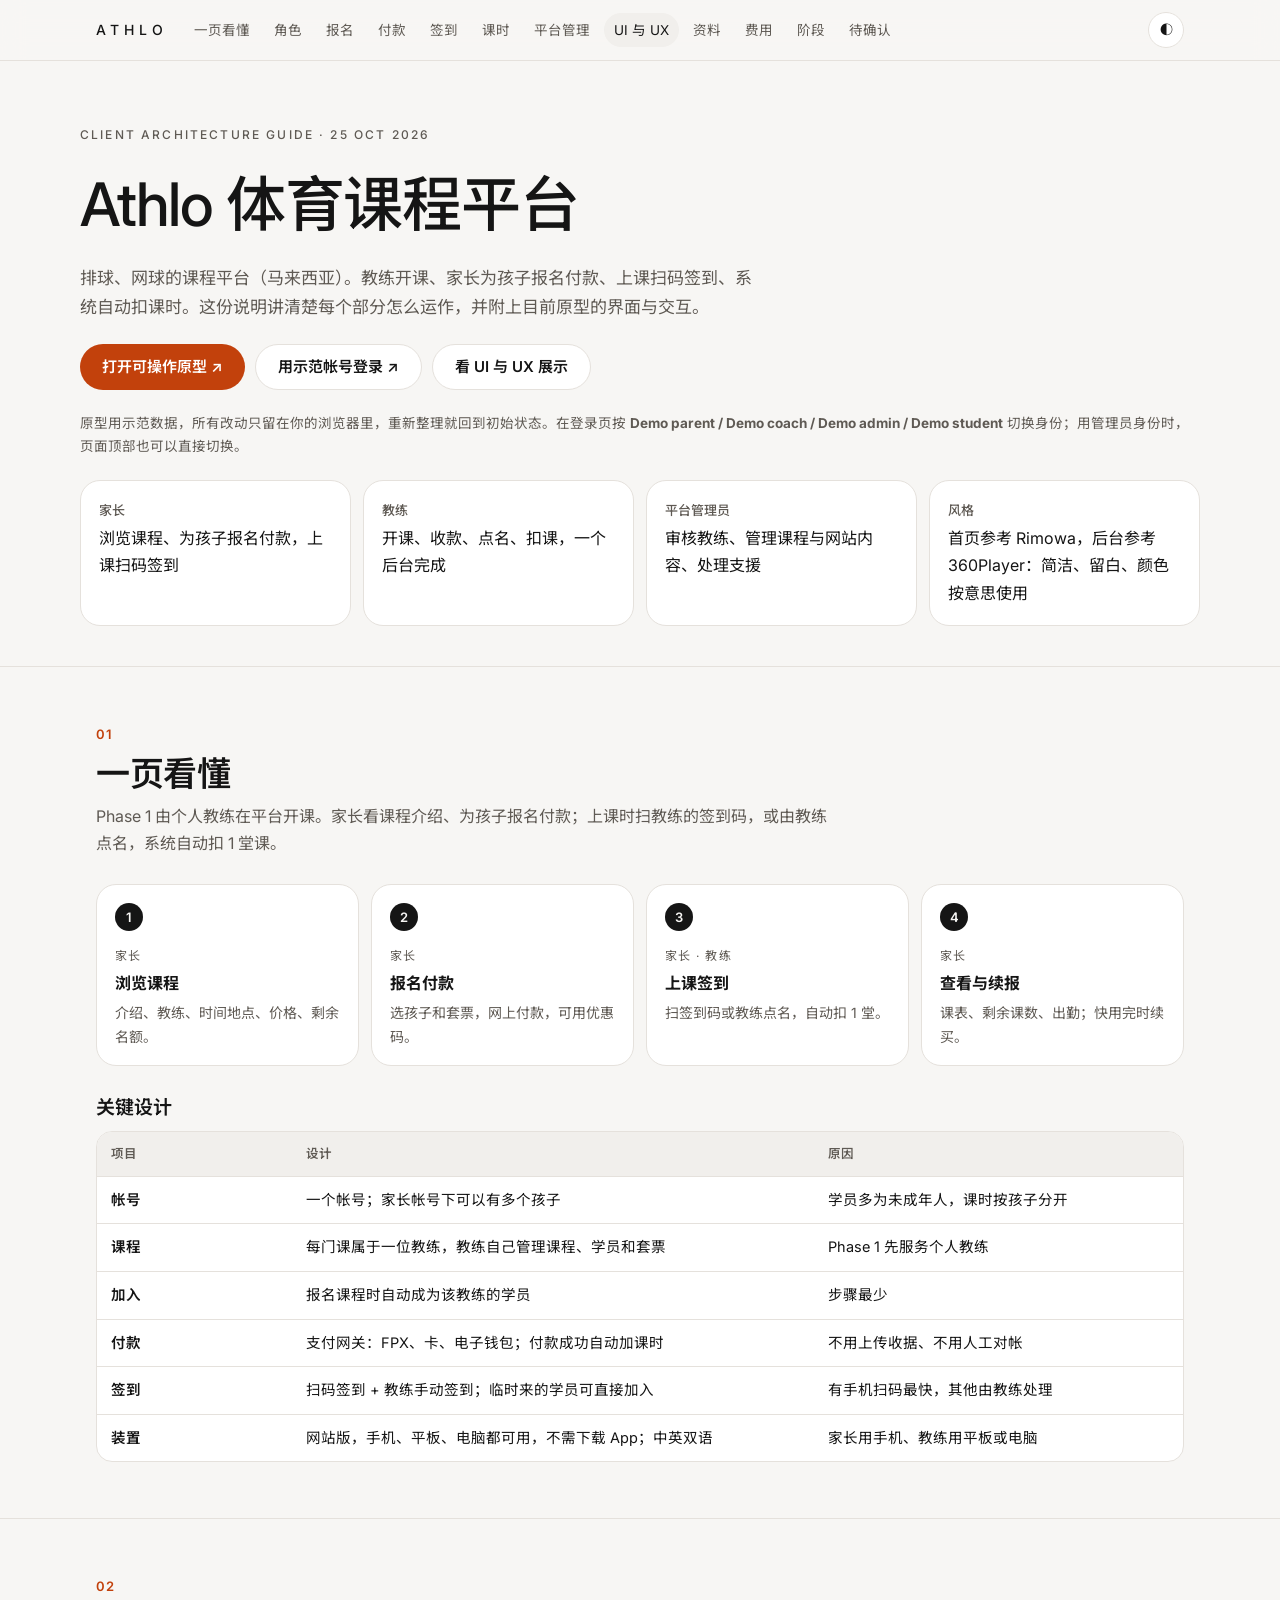
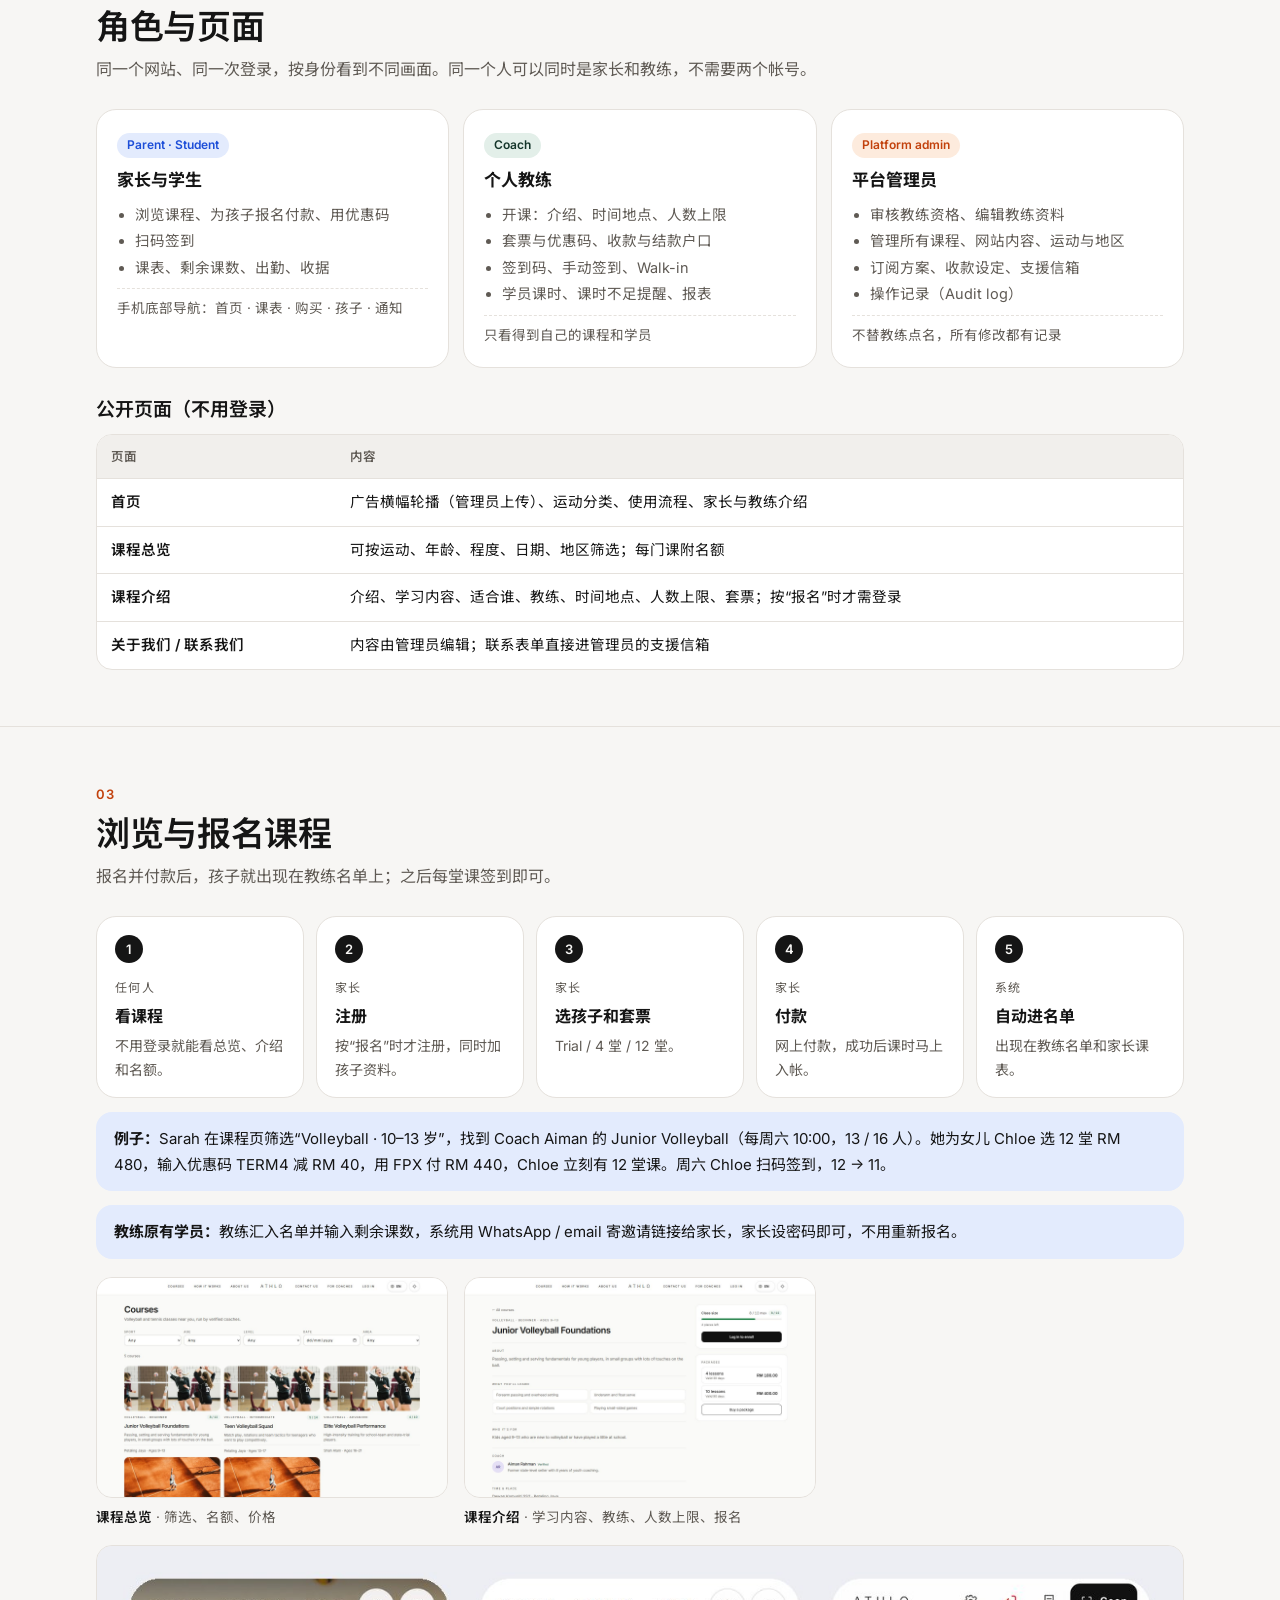
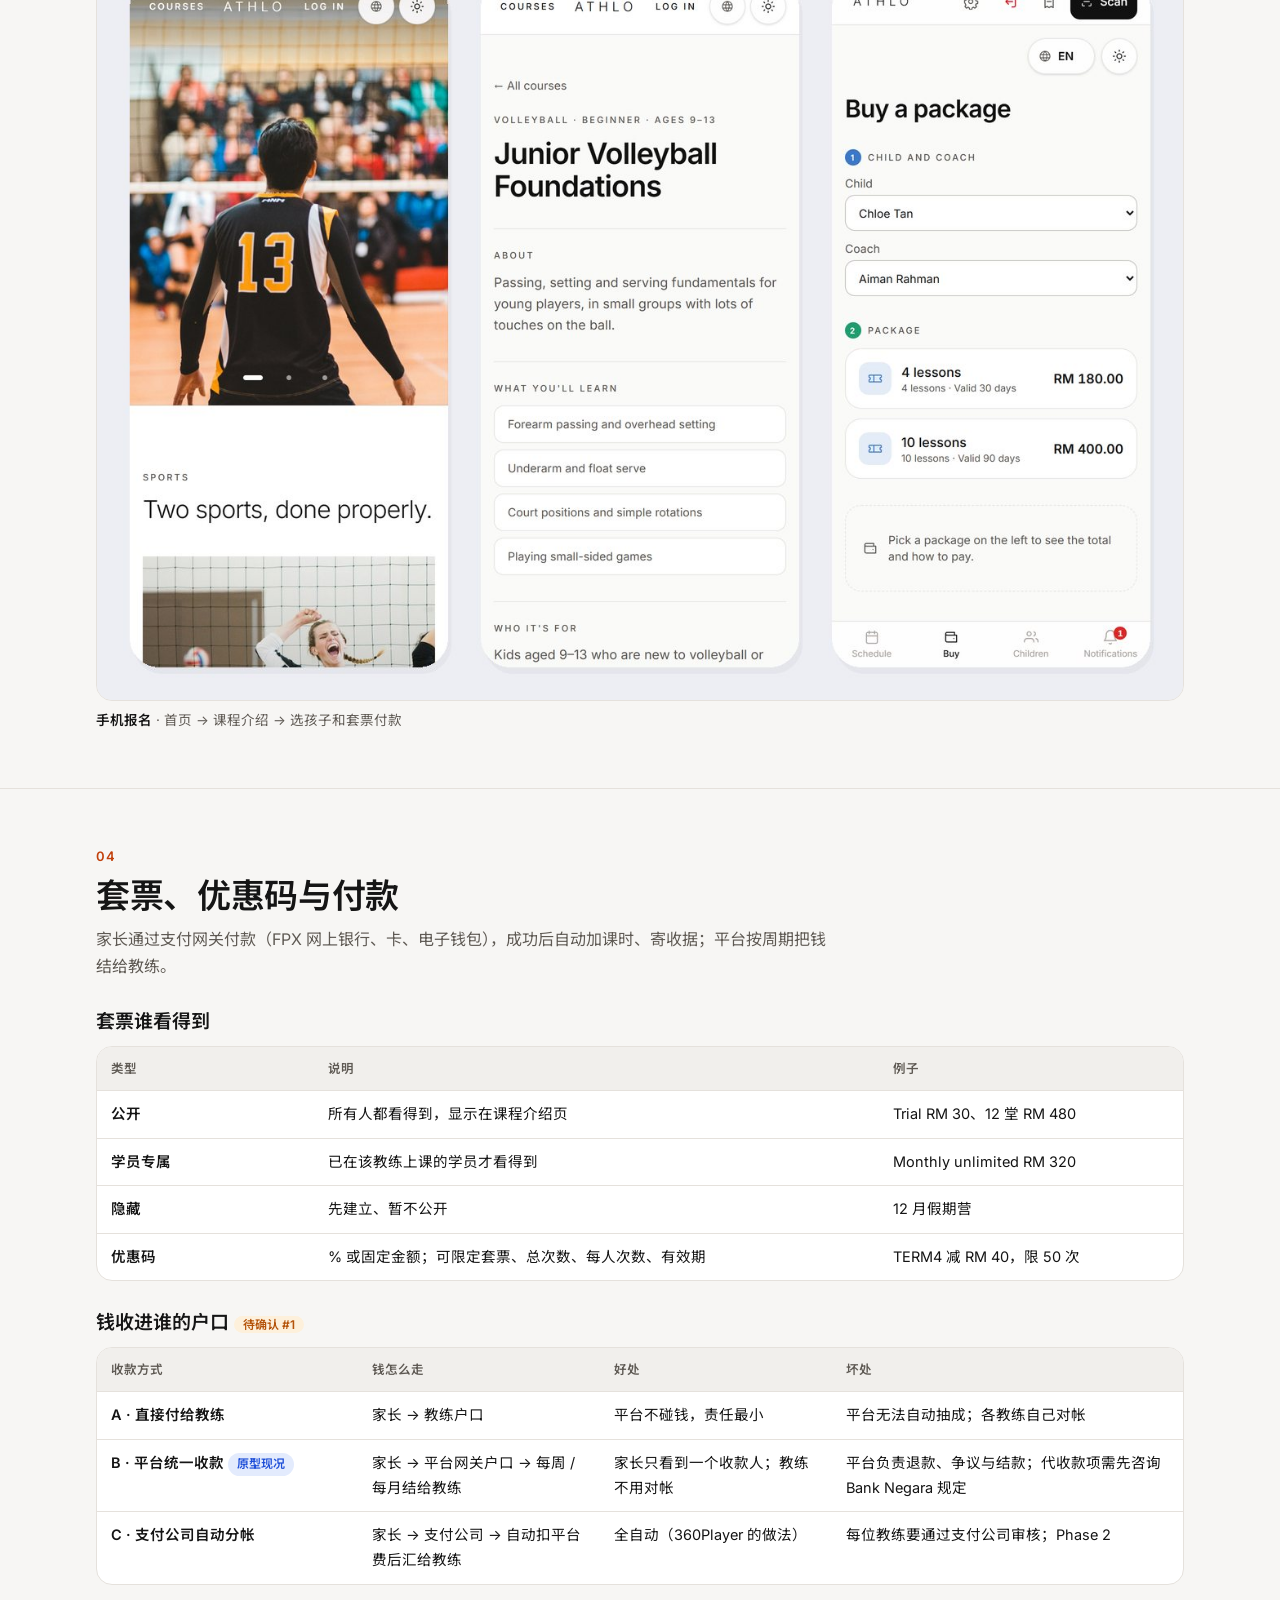
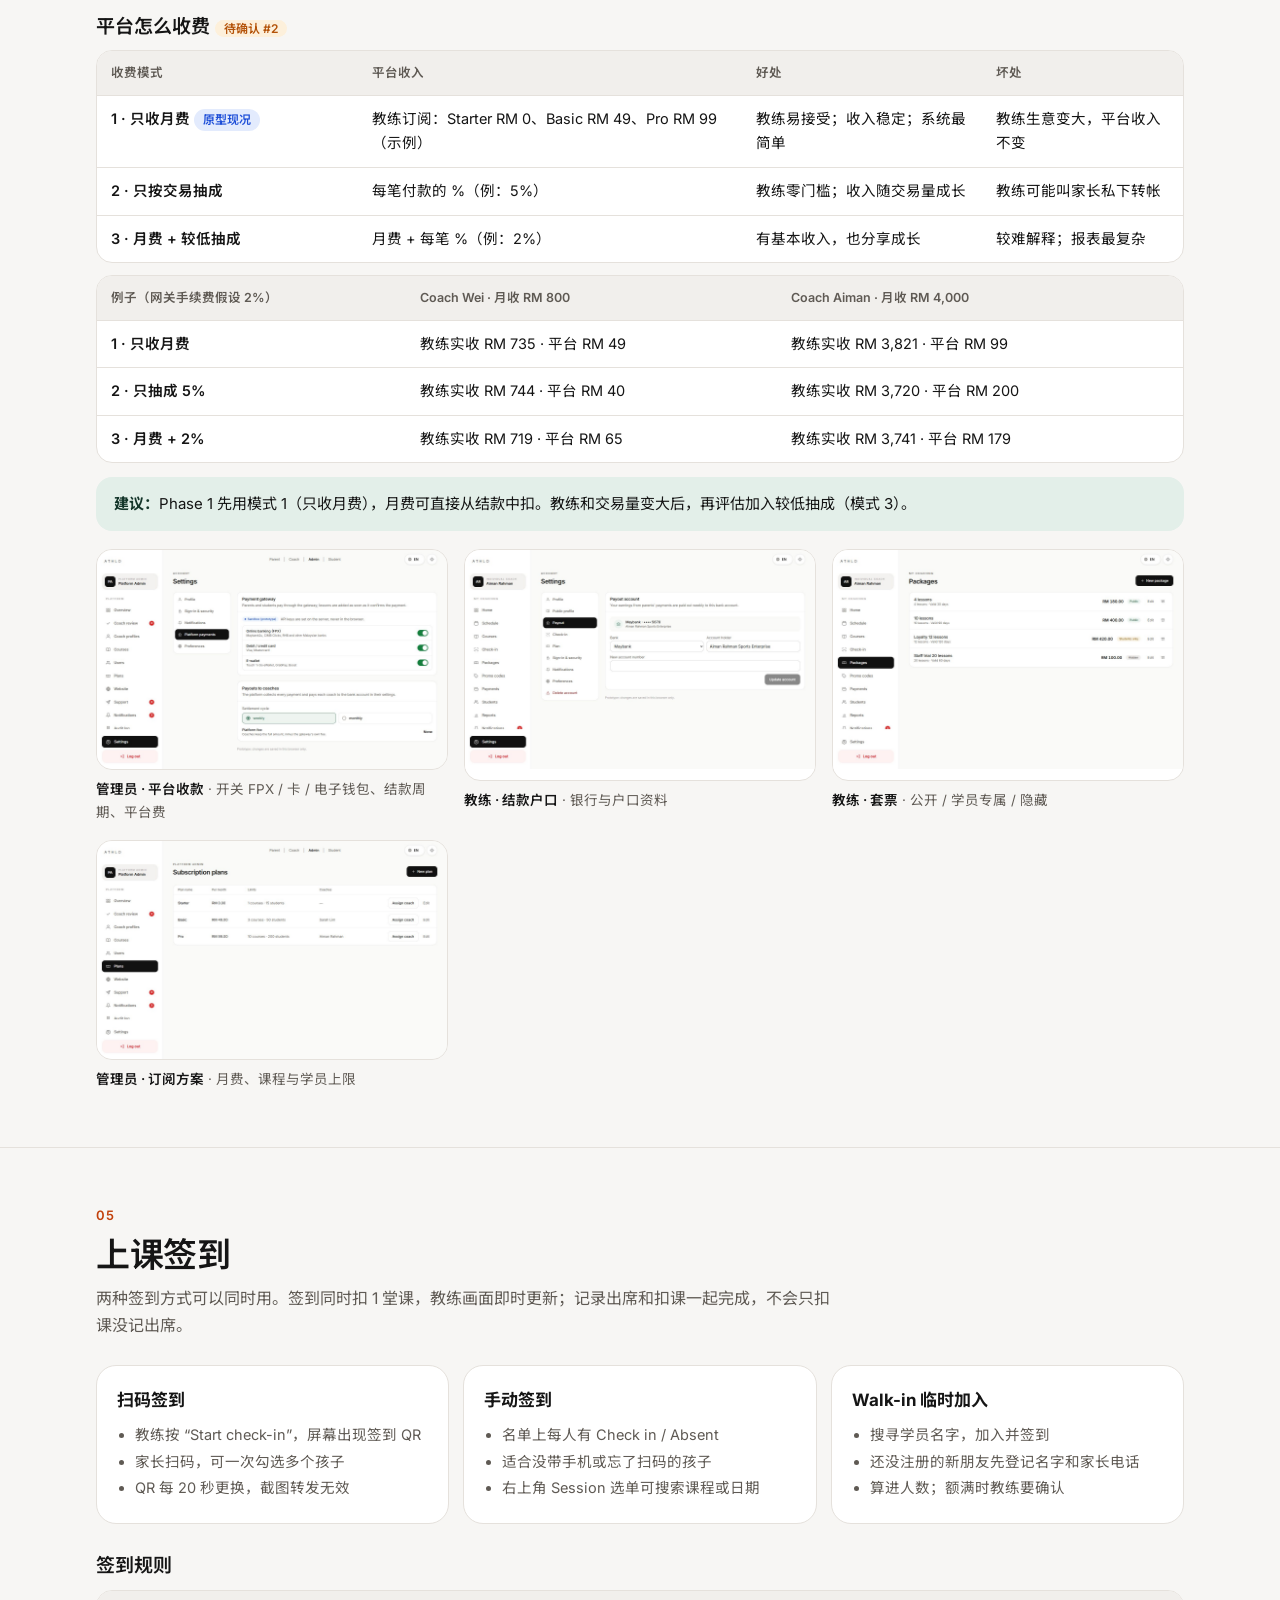
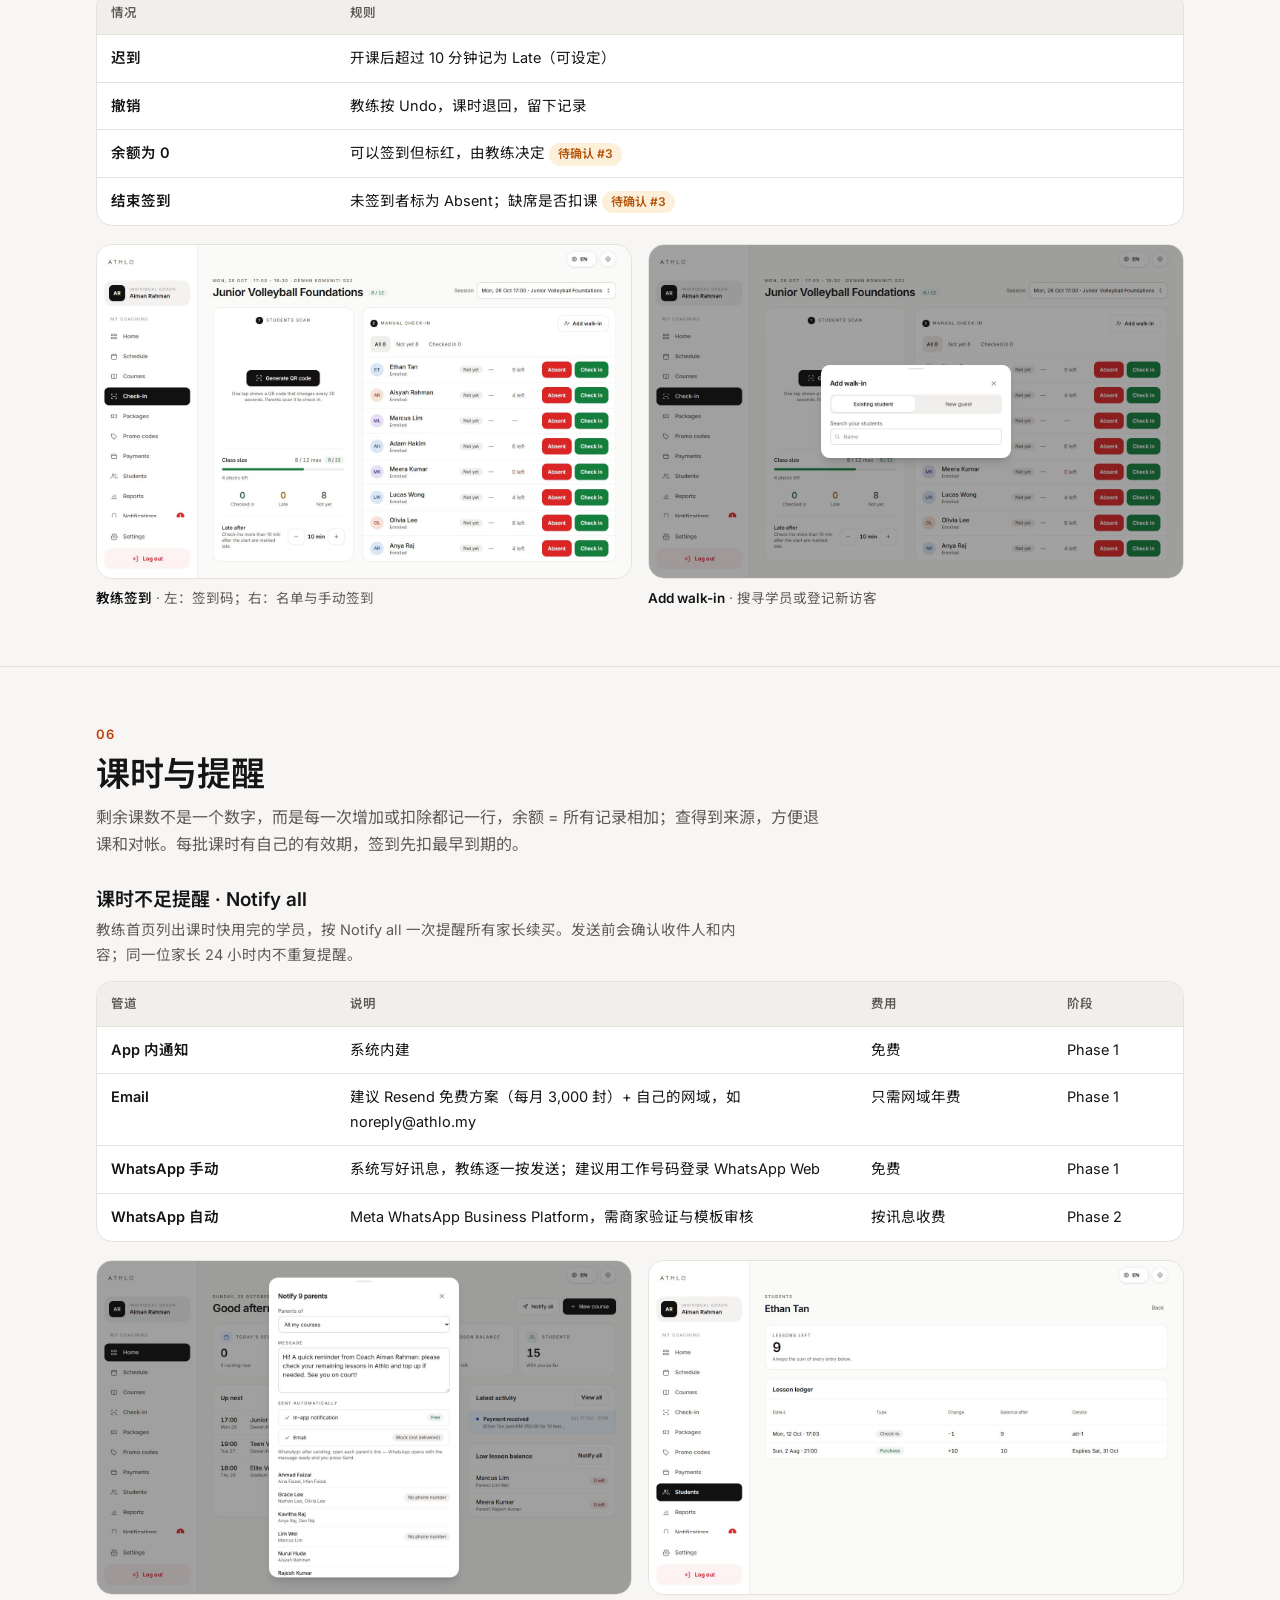
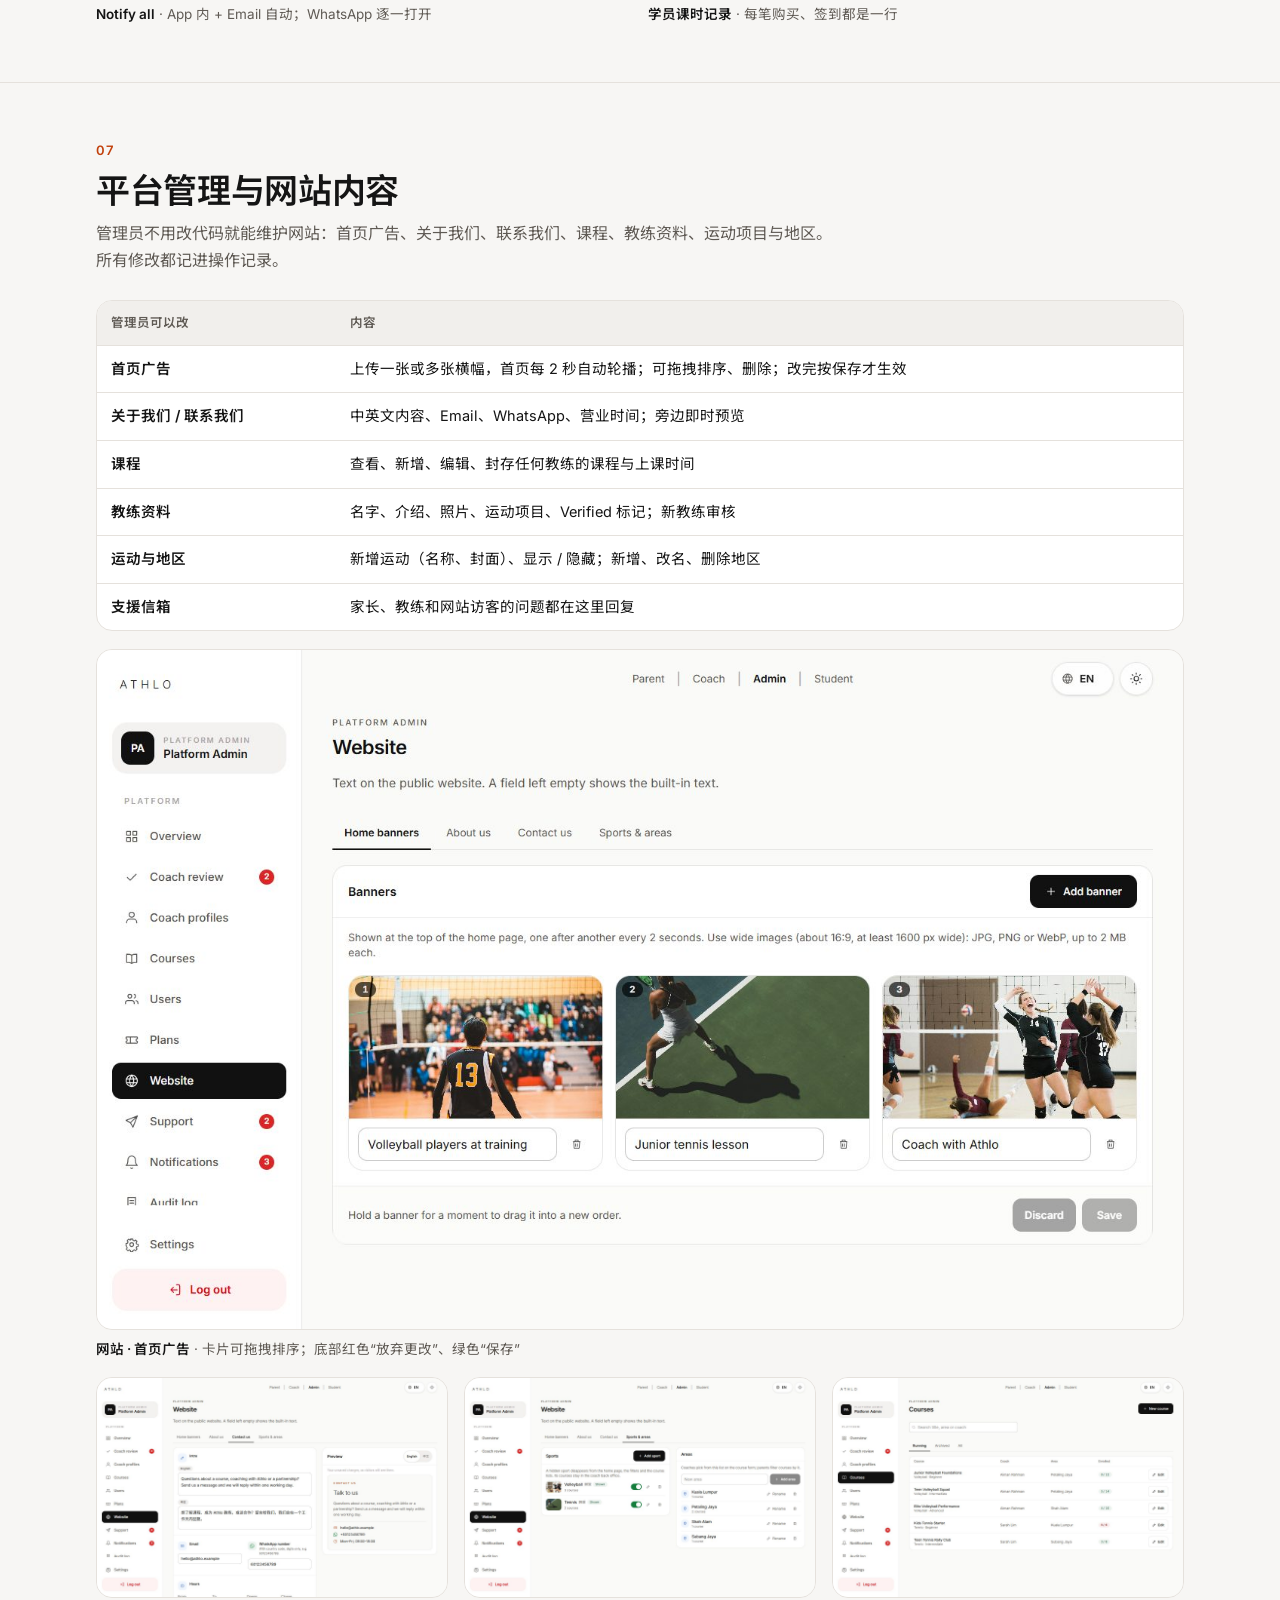
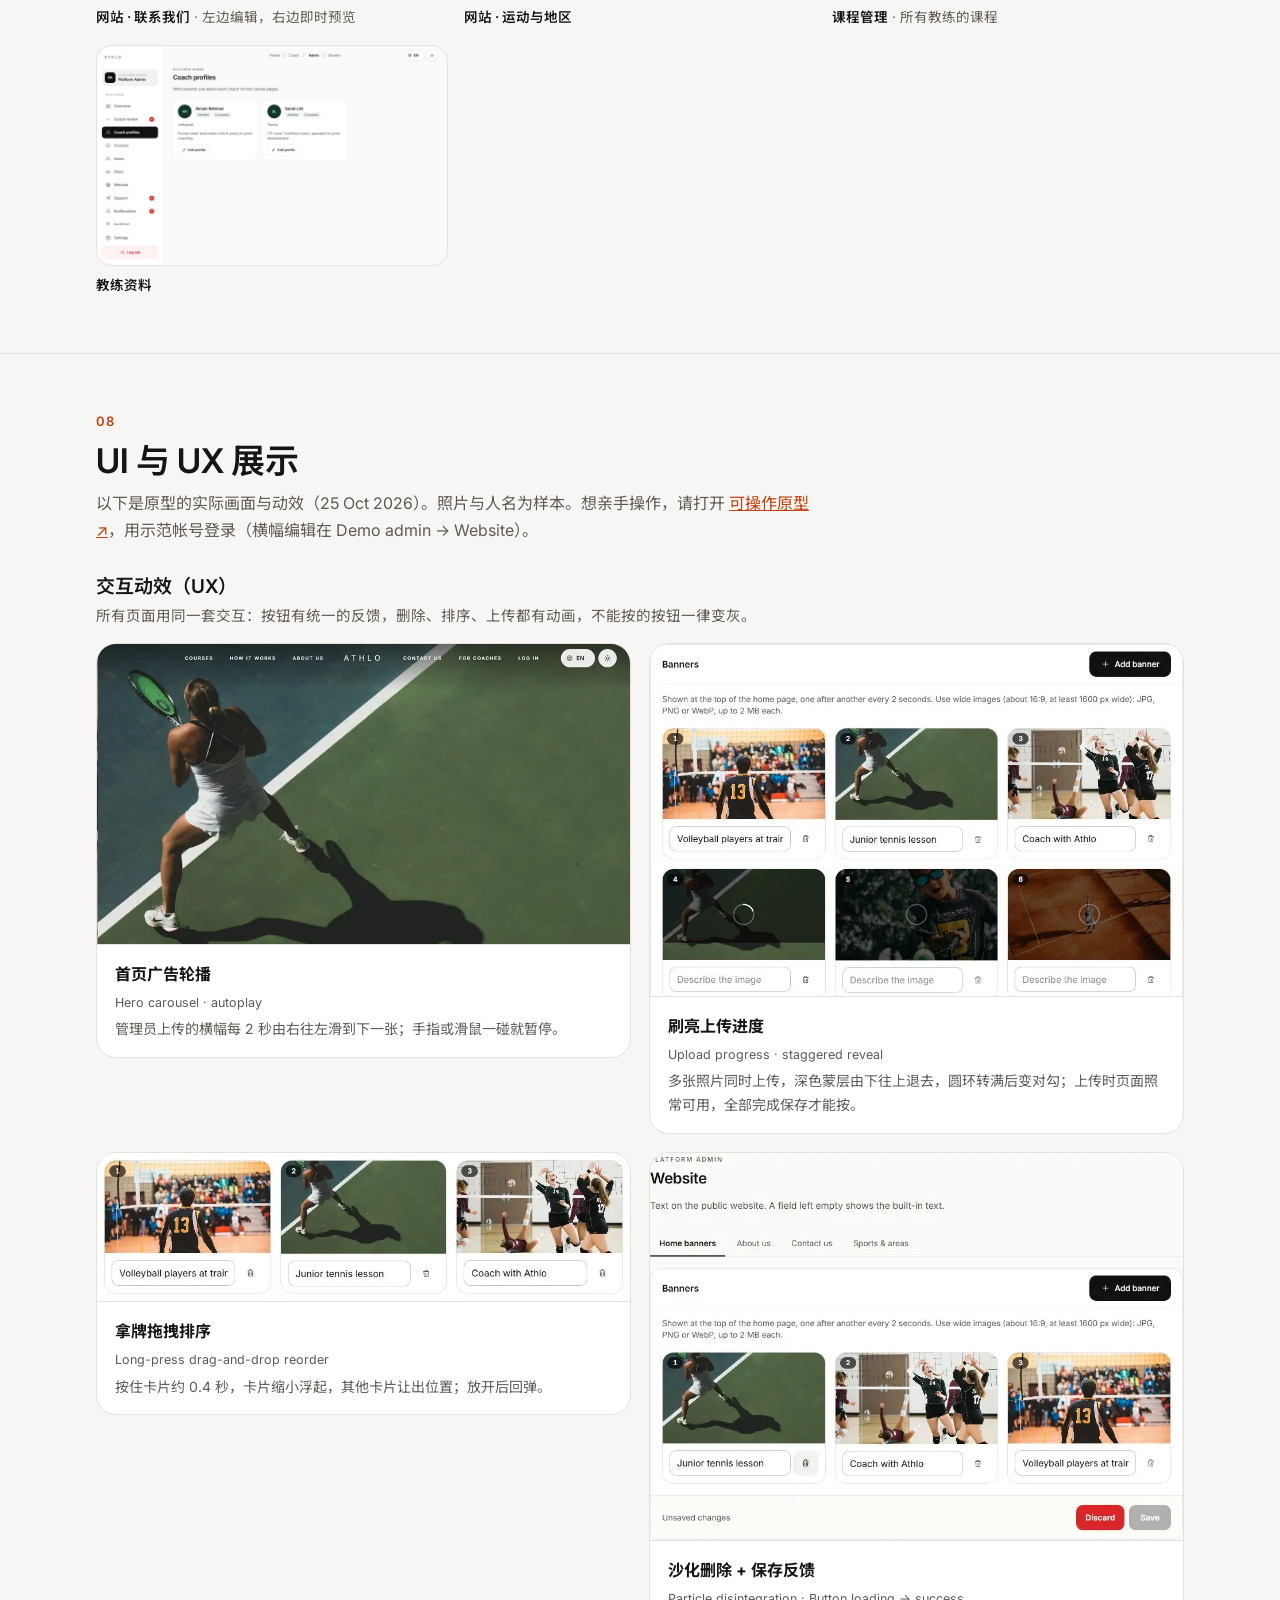
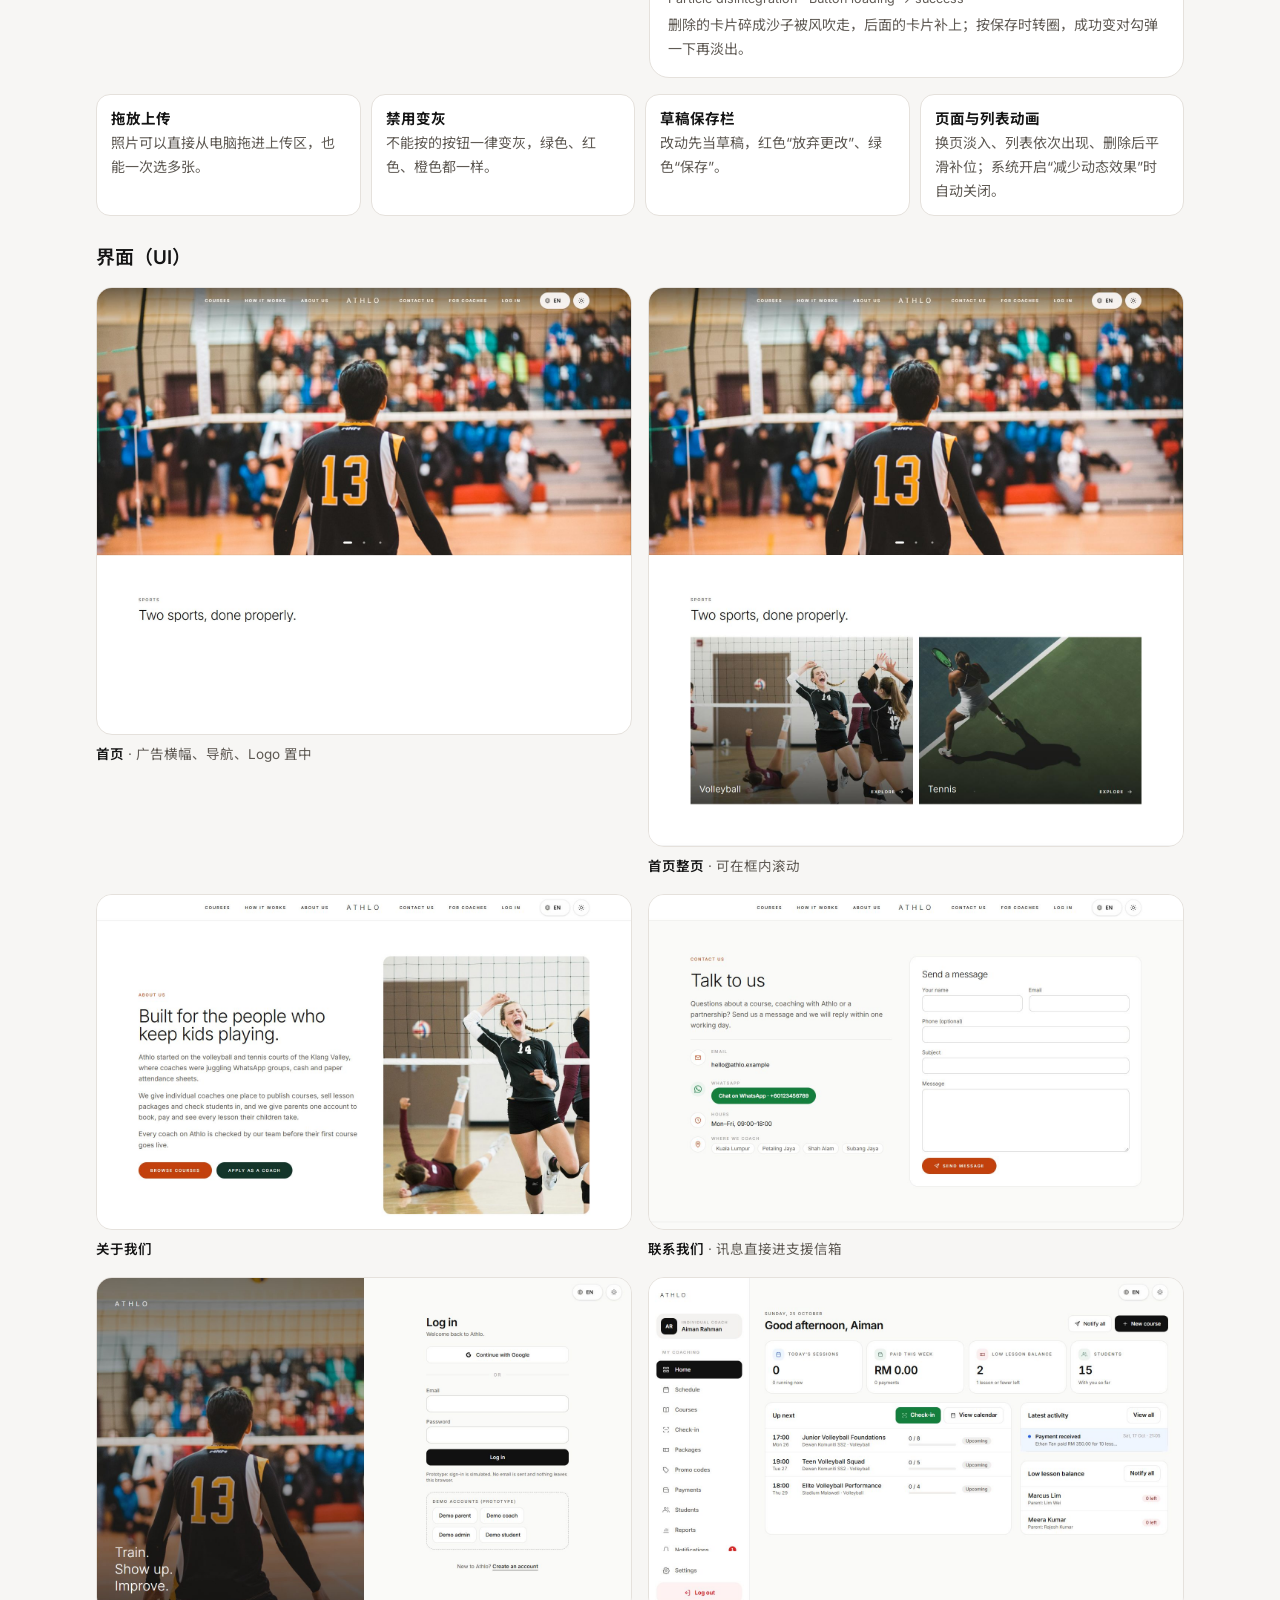
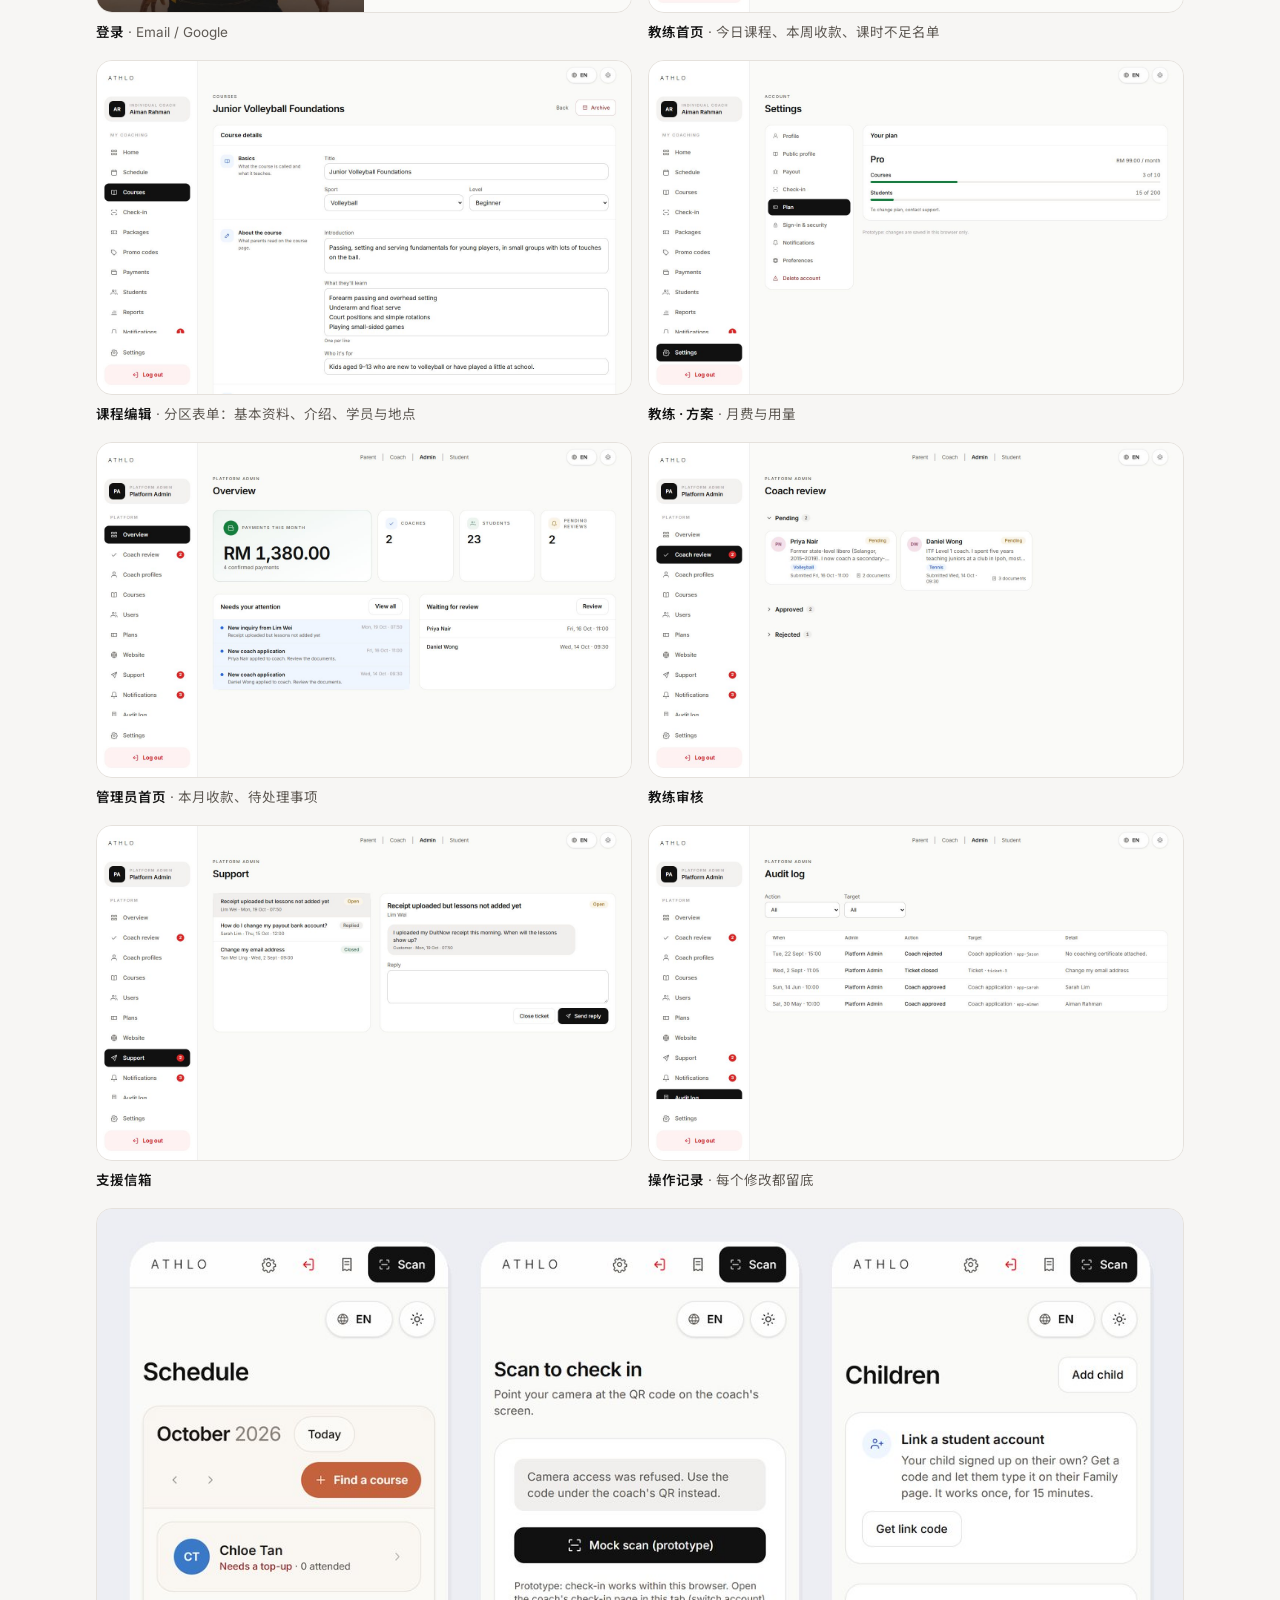
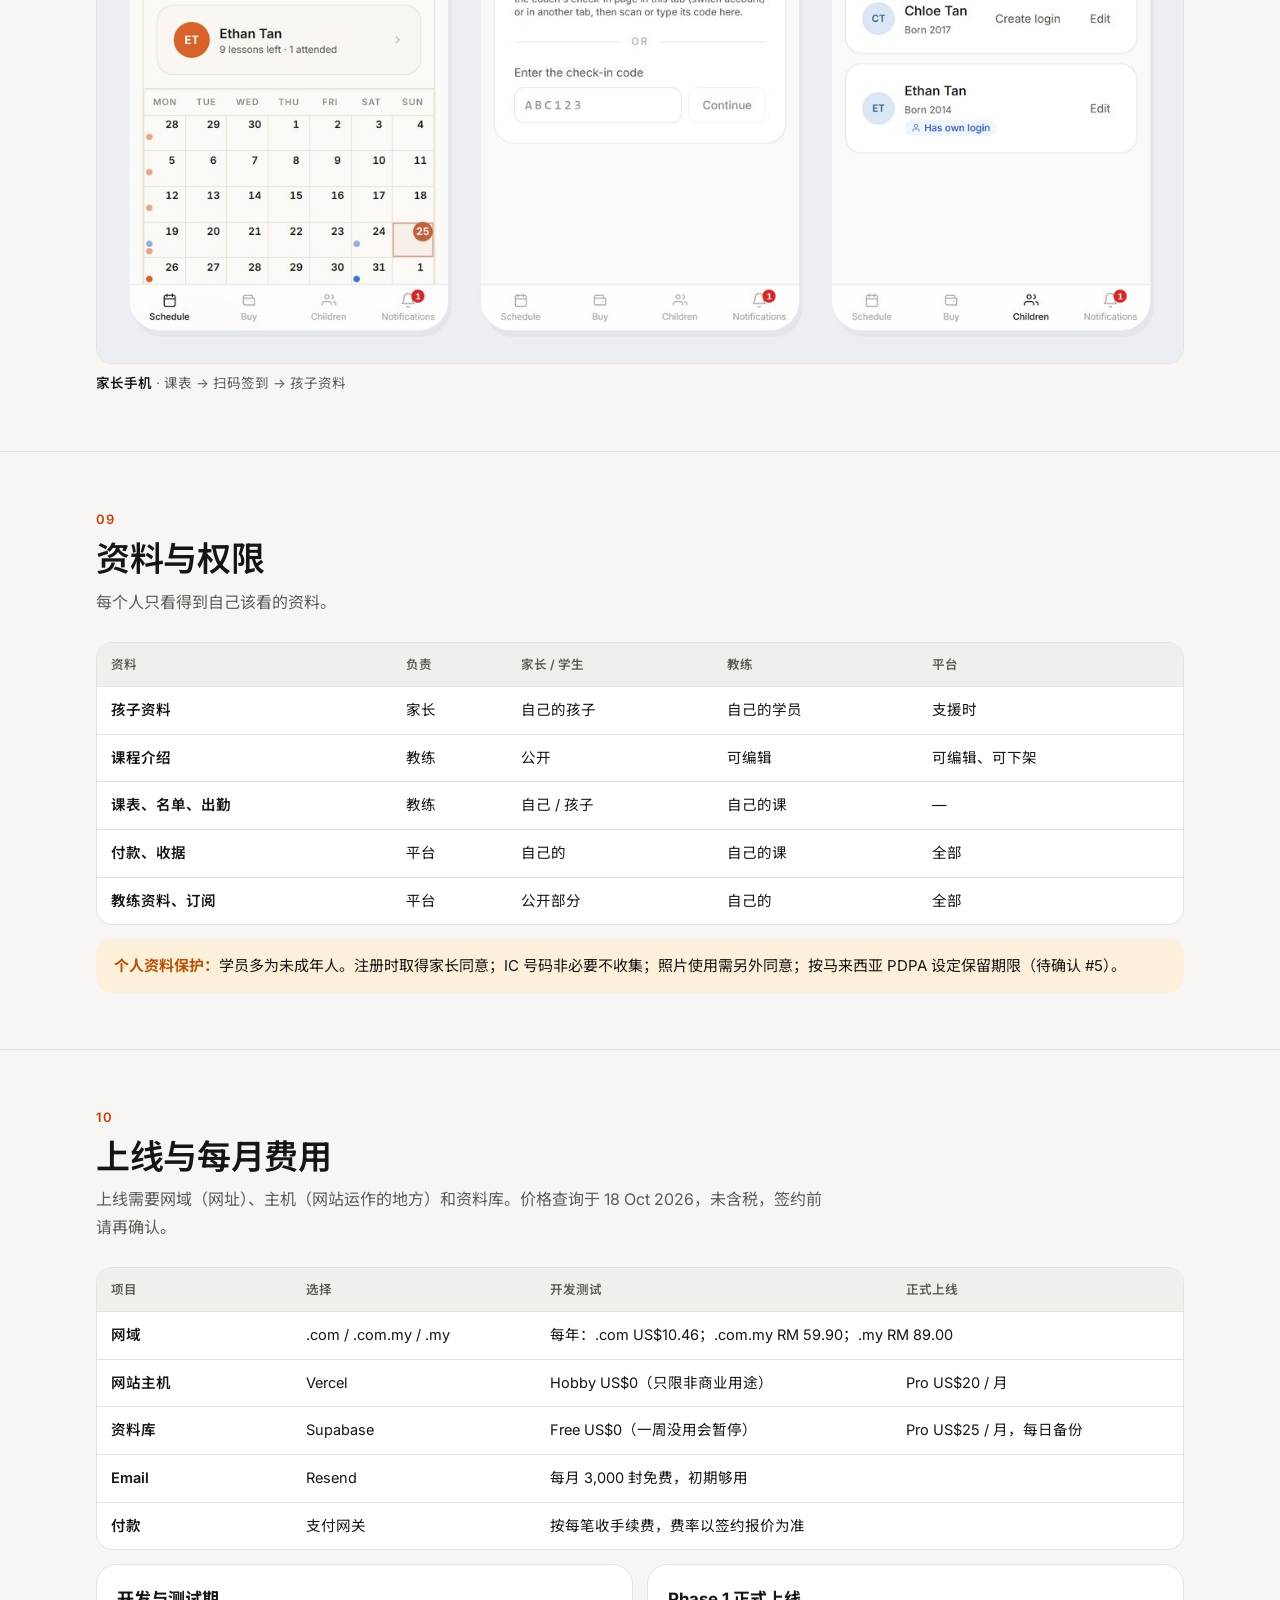
==== index.html @ fee3225b "Fix report scroll jitter: nav no longer scrolls the page Co-Authored-By: Claude Opus 5.5 <noreply@an" ====
<!doctype html>
<html lang="zh-CN">
<head>
<meta charset="utf-8">
<meta name="viewport" content="width=device-width,initial-scale=1,viewport-fit=cover">
<title>Athlo 架构说明</title>
<meta name="description" content="Athlo 体育课程平台：功能、收款、签到、界面与交互说明，附可操作原型。">
<link rel="preconnect" href="https://fonts.googleapis.com">
<link rel="preconnect" href="https://fonts.gstatic.com" crossorigin>
<link rel="stylesheet" href="https://fonts.googleapis.com/css2?family=Inter:wght@400;500;600&family=Noto+Sans+SC:wght@400;500;700&display=swap">
<style>
:root{
  --bg:#F7F6F4; --surface:#FFFFFF; --soft:#F1EFEC; --ink:#151515; --muted:#5F5A54; --line:#E5E1DC;
  --accent:#C2410C; --accent-soft:#FDEBDD; --court:#14352A; --court-soft:#E3EFE9; --info:#1D4ED8; --info-soft:#E3EBFD;
  --ok:#15803D; --ok-soft:#DCF3E4; --warn:#B45309; --warn-soft:#FDF0DB;
  --sans:"Inter","Noto Sans SC","PingFang SC","Microsoft YaHei",system-ui,sans-serif;
  color-scheme:light;
}
@media (prefers-color-scheme: dark){:root:not([data-theme="light"]){
  --bg:#121212; --surface:#1B1B1B; --soft:#232221; --ink:#EDEBE8; --muted:#A39E97; --line:#2E2C2A;
  --accent:#F97316; --accent-soft:#3A2416; --court:#7CC8A6; --court-soft:#16291F; --info:#8DB0FF; --info-soft:#1A2440;
  --ok:#4ADE80; --ok-soft:#13291B; --warn:#FBBF24; --warn-soft:#2E2412; color-scheme:dark}}
:root[data-theme="dark"]{
  --bg:#121212; --surface:#1B1B1B; --soft:#232221; --ink:#EDEBE8; --muted:#A39E97; --line:#2E2C2A;
  --accent:#F97316; --accent-soft:#3A2416; --court:#7CC8A6; --court-soft:#16291F; --info:#8DB0FF; --info-soft:#1A2440;
  --ok:#4ADE80; --ok-soft:#13291B; --warn:#FBBF24; --warn-soft:#2E2412; color-scheme:dark}
*{box-sizing:border-box}
html{scroll-behavior:smooth;scroll-padding-top:76px}
@media (prefers-reduced-motion: reduce){html{scroll-behavior:auto}}
body{margin:0;background:var(--bg);color:var(--ink);font:400 16px/1.7 var(--sans);-webkit-font-smoothing:antialiased}
a{color:var(--accent)}
img{max-width:100%;display:block}
h1,h2,h3{margin:0;line-height:1.25;text-wrap:balance}
p{margin:0}
.wrap{max-width:1120px;margin:0 auto;padding-inline:16px}
:focus-visible{outline:2px solid var(--accent);outline-offset:2px}

/* top bar */
.bar{position:sticky;top:0;z-index:30;background:color-mix(in srgb,var(--bg) 88%,transparent);backdrop-filter:blur(12px);-webkit-backdrop-filter:blur(12px);border-bottom:1px solid var(--line)}
.bar .wrap{display:flex;align-items:center;gap:16px;min-height:60px}
.logo{font-weight:500;letter-spacing:.35em;font-size:14px;color:var(--ink);text-decoration:none}
.nav{position:relative;display:flex;gap:4px;overflow-x:auto;flex:1;scrollbar-width:none;min-width:0}
.nav a{flex:none;text-decoration:none;color:var(--muted);font-size:13.5px;padding:6px 10px;border-radius:999px;white-space:nowrap}
.nav a:hover,.nav a.on{color:var(--ink);background:var(--soft)}
.theme{flex:none;border:1px solid var(--line);background:var(--surface);color:var(--ink);border-radius:999px;width:36px;height:36px;cursor:pointer}

/* hero */
.hero{padding:64px 0 40px;display:grid;gap:22px}
.eyebrow{font-size:12px;letter-spacing:.18em;text-transform:uppercase;color:var(--muted);font-weight:500}
.hero h1{font-size:clamp(36px,6vw,60px);font-weight:500;letter-spacing:-.02em}
.hero .lede{max-width:40em;color:var(--muted);font-size:17px}
.cta{display:flex;flex-wrap:wrap;gap:10px}
.btn{display:inline-flex;align-items:center;gap:8px;min-height:46px;padding:0 22px;border-radius:999px;text-decoration:none;font-weight:600;font-size:15px}
.btn.primary{background:var(--accent);color:#fff}
.btn.ghost{border:1px solid var(--line);color:var(--ink);background:var(--surface)}
.facts{display:grid;grid-template-columns:repeat(auto-fit,minmax(min(100%,230px),1fr));gap:12px}
.fact{background:var(--surface);border:1px solid var(--line);border-radius:20px;padding:18px}
.fact b{display:block;font-size:13px;color:var(--muted);font-weight:500;margin-bottom:4px}
.note-proto{font-size:13.5px;color:var(--muted)}

/* sections */
section.sec{padding:56px 0;border-top:1px solid var(--line)}
.sec-head{display:grid;gap:8px;margin-bottom:26px}
.num{font-size:13px;font-weight:600;color:var(--accent);letter-spacing:.08em}
.sec-head h2{font-size:clamp(26px,3.6vw,34px);font-weight:600;letter-spacing:-.01em}
.sec-head p{color:var(--muted);max-width:46em}
h3{font-size:19px;font-weight:600;margin:30px 0 12px}
.sub{color:var(--muted);font-size:14.5px;margin:-6px 0 14px;max-width:46em}

/* steps */
.steps{display:grid;grid-template-columns:repeat(auto-fit,minmax(min(100%,190px),1fr));gap:12px;counter-reset:s}
.step{position:relative;background:var(--surface);border:1px solid var(--line);border-radius:20px;padding:18px 18px 16px}
.step::before{counter-increment:s;content:counter(s);display:grid;place-items:center;width:28px;height:28px;border-radius:50%;background:var(--ink);color:var(--bg);font-size:13px;font-weight:600;margin-bottom:10px}
.step .who{font-size:12px;color:var(--muted);text-transform:uppercase;letter-spacing:.12em}
.step b{display:block;font-size:16px;margin:2px 0 4px}
.step p{font-size:14px;color:var(--muted)}

/* cards */
.cards{display:grid;grid-template-columns:repeat(auto-fit,minmax(min(100%,300px),1fr));gap:14px}
.card{background:var(--surface);border:1px solid var(--line);border-radius:20px;padding:20px}
.card .tag{display:inline-block;font-size:12px;font-weight:600;padding:2px 10px;border-radius:999px;margin-bottom:8px}
.t-parent{background:var(--info-soft);color:var(--info)} .t-coach{background:var(--court-soft);color:var(--court)} .t-admin{background:var(--accent-soft);color:var(--accent)}
.card h4{margin:0 0 8px;font-size:17px}
.card ul{margin:0;padding-left:18px;color:var(--muted);font-size:14.5px}
.card li{margin:2px 0}
.card .no{color:var(--muted);font-size:13.5px;margin-top:8px;border-top:1px dashed var(--line);padding-top:8px}

/* tables */
.tbl{overflow-x:auto;border:1px solid var(--line);border-radius:16px;background:var(--surface)}
table{border-collapse:collapse;width:100%;min-width:560px;font-size:14.5px}
th,td{text-align:left;vertical-align:top;padding:11px 14px;border-bottom:1px solid var(--line)}
th{font-size:12.5px;color:var(--muted);font-weight:600;background:var(--soft)}
tr:last-child td{border-bottom:0}
td b{font-weight:600}
.pill{display:inline-block;font-size:12px;font-weight:600;padding:1px 9px;border-radius:999px;white-space:nowrap}
.p-ok{background:var(--ok-soft);color:var(--ok)} .p-warn{background:var(--warn-soft);color:var(--warn)} .p-info{background:var(--info-soft);color:var(--info)}

/* callouts */
.call{border-radius:16px;padding:14px 18px;font-size:15px;margin-top:14px}
.call.rec{background:var(--court-soft)} .call.rec b{color:var(--court)}
.call.todo{background:var(--warn-soft)} .call.todo b{color:var(--warn)}
.call.info{background:var(--info-soft)}

/* figures */
.shots{display:grid;grid-template-columns:repeat(auto-fit,minmax(min(100%,320px),1fr));gap:16px;margin-top:18px}
.shots.two{grid-template-columns:repeat(auto-fit,minmax(min(100%,460px),1fr))}
figure{margin:0;display:grid;gap:8px}
figure .frame{border:1px solid var(--line);border-radius:16px;overflow:hidden;background:var(--surface);cursor:zoom-in}
figure .frame img{width:100%;height:auto;transition:transform .3s}
figure .frame:hover img{transform:scale(1.015)}
figcaption{font-size:13.5px;color:var(--muted)}
figcaption b{color:var(--ink);font-weight:600}
.scroller{max-height:560px;overflow-y:auto;cursor:auto;overscroll-behavior:contain}
.wide{grid-column:1/-1}

/* ux */
.ux-grid{display:grid;grid-template-columns:repeat(auto-fit,minmax(min(100%,480px),1fr));gap:18px;align-items:start}
.ux{background:var(--surface);border:1px solid var(--line);border-radius:20px;overflow:hidden;display:grid}
.ux .media{background:var(--soft);border-bottom:1px solid var(--line)}
.ux .media img{width:100%;height:auto}
.ux .txt{padding:16px 18px;display:grid;gap:4px}
.ux .txt b{font-size:16px}
.ux .txt i{font-style:normal;font-size:12.5px;color:var(--muted)}
.ux .txt p{font-size:14px;color:var(--muted)}
.ux-list{display:grid;grid-template-columns:repeat(auto-fit,minmax(min(100%,250px),1fr));gap:10px;margin-top:16px}
.ux-list div{background:var(--surface);border:1px solid var(--line);border-radius:14px;padding:12px 14px;font-size:14px;color:var(--muted)}
.ux-list b{display:block;color:var(--ink);font-size:14.5px}

/* phases, confirm */
.phase h4{font-size:18px}
.phase .tag{background:var(--soft);color:var(--ink)}
.phase.now{border-color:var(--accent)} .phase.now .tag{background:var(--accent-soft);color:var(--accent)}
.confirm{display:grid;gap:12px}
.ci{display:grid;grid-template-columns:auto 1fr;gap:4px 16px;background:var(--surface);border:1px solid var(--line);border-radius:18px;padding:16px 18px}
.ci .n{grid-row:span 3;font-size:22px;font-weight:600;color:var(--accent)}
.ci b{font-size:16.5px}
.ci p{font-size:14.5px;color:var(--muted)}
.ci .sug{font-size:14px;color:var(--ink)}
.ci .sug span{font-size:12px;font-weight:600;color:var(--ok);margin-right:6px}

footer{padding:40px 0 60px;color:var(--muted);font-size:13px;border-top:1px solid var(--line)}

/* lightbox */
dialog.lb{border:0;padding:0;background:transparent;max-width:min(96vw,1500px);max-height:94vh}
dialog.lb::backdrop{background:rgba(0,0,0,.78)}
dialog.lb img{max-width:min(96vw,1500px);max-height:88vh;width:auto;height:auto;border-radius:10px}
dialog.lb p{color:#eee;text-align:center;font-size:14px;margin-top:8px}
dialog.lb button{position:fixed;top:14px;right:16px;width:44px;height:44px;border-radius:50%;border:0;background:rgba(255,255,255,.15);color:#fff;font-size:22px;cursor:pointer}
</style>
</head>
<body>
<header class="bar">
  <div class="wrap">
    <a class="logo" href="#top">ATHLO</a>
    <nav class="nav" id="nav" aria-label="章节">
      <a href="#glance">一页看懂</a><a href="#roles">角色</a><a href="#enroll">报名</a><a href="#pay">付款</a><a href="#checkin">签到</a><a href="#credits">课时</a><a href="#admin">平台管理</a><a href="#ui">UI 与 UX</a><a href="#data">资料</a><a href="#cost">费用</a><a href="#phases">阶段</a><a href="#confirm">待确认</a>
    </nav>
    <button class="theme" id="theme" type="button" aria-label="切换深色 / 浅色">◐</button>
  </div>
</header>

<main id="top">
<div class="wrap hero">
  <p class="eyebrow">Client architecture guide · 25 Oct 2026</p>
  <h1>Athlo 体育课程平台</h1>
  <p class="lede">排球、网球的课程平台（马来西亚）。教练开课、家长为孩子报名付款、上课扫码签到、系统自动扣课时。这份说明讲清楚每个部分怎么运作，并附上目前原型的界面与交互。</p>
  <div class="cta">
    <a class="btn primary" href="app/" target="_blank" rel="noopener">打开可操作原型 ↗</a>
    <a class="btn ghost" href="app/#/login" target="_blank" rel="noopener">用示范帐号登录 ↗</a>
    <a class="btn ghost" href="#ui">看 UI 与 UX 展示</a>
  </div>
  <p class="note-proto">原型用示范数据，所有改动只留在你的浏览器里，重新整理就回到初始状态。在登录页按 <b>Demo parent / Demo coach / Demo admin / Demo student</b> 切换身份；用管理员身份时，页面顶部也可以直接切换。</p>
  <div class="facts">
    <div class="fact"><b>家长</b>浏览课程、为孩子报名付款，上课扫码签到</div>
    <div class="fact"><b>教练</b>开课、收款、点名、扣课，一个后台完成</div>
    <div class="fact"><b>平台管理员</b>审核教练、管理课程与网站内容、处理支援</div>
    <div class="fact"><b>风格</b>首页参考 Rimowa，后台参考 360Player：简洁、留白、颜色按意思使用</div>
  </div>
</div>

<!-- 01 -->
<section class="sec" id="glance"><div class="wrap">
  <div class="sec-head"><span class="num">01</span><h2>一页看懂</h2><p>Phase 1 由个人教练在平台开课。家长看课程介绍、为孩子报名付款；上课时扫教练的签到码，或由教练点名，系统自动扣 1 堂课。</p></div>
  <div class="steps">
    <div class="step"><span class="who">家长</span><b>浏览课程</b><p>介绍、教练、时间地点、价格、剩余名额。</p></div>
    <div class="step"><span class="who">家长</span><b>报名付款</b><p>选孩子和套票，网上付款，可用优惠码。</p></div>
    <div class="step"><span class="who">家长 · 教练</span><b>上课签到</b><p>扫签到码或教练点名，自动扣 1 堂。</p></div>
    <div class="step"><span class="who">家长</span><b>查看与续报</b><p>课表、剩余课数、出勤；快用完时续买。</p></div>
  </div>
  <h3>关键设计</h3>
  <div class="tbl"><table>
    <tr><th style="width:18%">项目</th><th>设计</th><th style="width:34%">原因</th></tr>
    <tr><td><b>帐号</b></td><td>一个帐号；家长帐号下可以有多个孩子</td><td>学员多为未成年人，课时按孩子分开</td></tr>
    <tr><td><b>课程</b></td><td>每门课属于一位教练，教练自己管理课程、学员和套票</td><td>Phase 1 先服务个人教练</td></tr>
    <tr><td><b>加入</b></td><td>报名课程时自动成为该教练的学员</td><td>步骤最少</td></tr>
    <tr><td><b>付款</b></td><td>支付网关：FPX、卡、电子钱包；付款成功自动加课时</td><td>不用上传收据、不用人工对帐</td></tr>
    <tr><td><b>签到</b></td><td>扫码签到 + 教练手动签到；临时来的学员可直接加入</td><td>有手机扫码最快，其他由教练处理</td></tr>
    <tr><td><b>装置</b></td><td>网站版，手机、平板、电脑都可用，不需下载 App；中英双语</td><td>家长用手机、教练用平板或电脑</td></tr>
  </table></div>
</div></section>

<!-- 02 -->
<section class="sec" id="roles"><div class="wrap">
  <div class="sec-head"><span class="num">02</span><h2>角色与页面</h2><p>同一个网站、同一次登录，按身份看到不同画面。同一个人可以同时是家长和教练，不需要两个帐号。</p></div>
  <div class="cards">
    <div class="card"><span class="tag t-parent">Parent · Student</span><h4>家长与学生</h4><ul><li>浏览课程、为孩子报名付款、用优惠码</li><li>扫码签到</li><li>课表、剩余课数、出勤、收据</li></ul><p class="no">手机底部导航：首页 · 课表 · 购买 · 孩子 · 通知</p></div>
    <div class="card"><span class="tag t-coach">Coach</span><h4>个人教练</h4><ul><li>开课：介绍、时间地点、人数上限</li><li>套票与优惠码、收款与结款户口</li><li>签到码、手动签到、Walk-in</li><li>学员课时、课时不足提醒、报表</li></ul><p class="no">只看得到自己的课程和学员</p></div>
    <div class="card"><span class="tag t-admin">Platform admin</span><h4>平台管理员</h4><ul><li>审核教练资格、编辑教练资料</li><li>管理所有课程、网站内容、运动与地区</li><li>订阅方案、收款设定、支援信箱</li><li>操作记录（Audit log）</li></ul><p class="no">不替教练点名，所有修改都有记录</p></div>
  </div>
  <h3>公开页面（不用登录）</h3>
  <div class="tbl"><table>
    <tr><th style="width:22%">页面</th><th>内容</th></tr>
    <tr><td><b>首页</b></td><td>广告横幅轮播（管理员上传）、运动分类、使用流程、家长与教练介绍</td></tr>
    <tr><td><b>课程总览</b></td><td>可按运动、年龄、程度、日期、地区筛选；每门课附名额</td></tr>
    <tr><td><b>课程介绍</b></td><td>介绍、学习内容、适合谁、教练、时间地点、人数上限、套票；按“报名”时才需登录</td></tr>
    <tr><td><b>关于我们 / 联系我们</b></td><td>内容由管理员编辑；联系表单直接进管理员的支援信箱</td></tr>
  </table></div>
</div></section>

<!-- 03 -->
<section class="sec" id="enroll"><div class="wrap">
  <div class="sec-head"><span class="num">03</span><h2>浏览与报名课程</h2><p>报名并付款后，孩子就出现在教练名单上；之后每堂课签到即可。</p></div>
  <div class="steps">
    <div class="step"><span class="who">任何人</span><b>看课程</b><p>不用登录就能看总览、介绍和名额。</p></div>
    <div class="step"><span class="who">家长</span><b>注册</b><p>按“报名”时才注册，同时加孩子资料。</p></div>
    <div class="step"><span class="who">家长</span><b>选孩子和套票</b><p>Trial / 4 堂 / 12 堂。</p></div>
    <div class="step"><span class="who">家长</span><b>付款</b><p>网上付款，成功后课时马上入帐。</p></div>
    <div class="step"><span class="who">系统</span><b>自动进名单</b><p>出现在教练名单和家长课表。</p></div>
  </div>
  <div class="call info"><b>例子：</b>Sarah 在课程页筛选“Volleyball · 10–13 岁”，找到 Coach Aiman 的 Junior Volleyball（每周六 10:00，13 / 16 人）。她为女儿 Chloe 选 12 堂 RM 480，输入优惠码 TERM4 减 RM 40，用 FPX 付 RM 440，Chloe 立刻有 12 堂课。周六 Chloe 扫码签到，12 → 11。</div>
  <div class="call info"><b>教练原有学员：</b>教练汇入名单并输入剩余课数，系统用 WhatsApp / email 寄邀请链接给家长，家长设密码即可，不用重新报名。</div>
  <div class="shots">
    <figure><div class="frame"><img loading="lazy" src="img/courses.jpg" alt="课程总览"></div><figcaption><b>课程总览</b> · 筛选、名额、价格</figcaption></figure>
    <figure><div class="frame"><img loading="lazy" src="img/course-detail.jpg" alt="课程介绍"></div><figcaption><b>课程介绍</b> · 学习内容、教练、人数上限、报名</figcaption></figure>
    <figure class="wide"><div class="frame"><img loading="lazy" src="img/phone-enroll.jpg" alt="手机报名"></div><figcaption><b>手机报名</b> · 首页 → 课程介绍 → 选孩子和套票付款</figcaption></figure>
  </div>
</div></section>

<!-- 04 -->
<section class="sec" id="pay"><div class="wrap">
  <div class="sec-head"><span class="num">04</span><h2>套票、优惠码与付款</h2><p>家长通过支付网关付款（FPX 网上银行、卡、电子钱包），成功后自动加课时、寄收据；平台按周期把钱结给教练。</p></div>
  <h3>套票谁看得到</h3>
  <div class="tbl"><table>
    <tr><th style="width:20%">类型</th><th>说明</th><th style="width:28%">例子</th></tr>
    <tr><td><b>公开</b></td><td>所有人都看得到，显示在课程介绍页</td><td>Trial RM 30、12 堂 RM 480</td></tr>
    <tr><td><b>学员专属</b></td><td>已在该教练上课的学员才看得到</td><td>Monthly unlimited RM 320</td></tr>
    <tr><td><b>隐藏</b></td><td>先建立、暂不公开</td><td>12 月假期营</td></tr>
    <tr><td><b>优惠码</b></td><td>% 或固定金额；可限定套票、总次数、每人次数、有效期</td><td>TERM4 减 RM 40，限 50 次</td></tr>
  </table></div>

  <h3>钱收进谁的户口 <span class="pill p-warn">待确认 #1</span></h3>
  <div class="tbl"><table>
    <tr><th style="width:24%">收款方式</th><th>钱怎么走</th><th>好处</th><th>坏处</th></tr>
    <tr><td><b>A · 直接付给教练</b></td><td>家长 → 教练户口</td><td>平台不碰钱，责任最小</td><td>平台无法自动抽成；各教练自己对帐</td></tr>
    <tr><td><b>B · 平台统一收款</b> <span class="pill p-info">原型现况</span></td><td>家长 → 平台网关户口 → 每周 / 每月结给教练</td><td>家长只看到一个收款人；教练不用对帐</td><td>平台负责退款、争议与结款；代收款项需先咨询 Bank Negara 规定</td></tr>
    <tr><td><b>C · 支付公司自动分帐</b></td><td>家长 → 支付公司 → 自动扣平台费后汇给教练</td><td>全自动（360Player 的做法）</td><td>每位教练要通过支付公司审核；Phase 2</td></tr>
  </table></div>

  <h3>平台怎么收费 <span class="pill p-warn">待确认 #2</span></h3>
  <div class="tbl"><table>
    <tr><th style="width:24%">收费模式</th><th>平台收入</th><th>好处</th><th>坏处</th></tr>
    <tr><td><b>1 · 只收月费</b> <span class="pill p-info">原型现况</span></td><td>教练订阅：Starter RM 0、Basic RM 49、Pro RM 99（示例）</td><td>教练易接受；收入稳定；系统最简单</td><td>教练生意变大，平台收入不变</td></tr>
    <tr><td><b>2 · 只按交易抽成</b></td><td>每笔付款的 %（例：5%）</td><td>教练零门槛；收入随交易量成长</td><td>教练可能叫家长私下转帐</td></tr>
    <tr><td><b>3 · 月费 + 较低抽成</b></td><td>月费 + 每笔 %（例：2%）</td><td>有基本收入，也分享成长</td><td>较难解释；报表最复杂</td></tr>
  </table></div>
  <div class="tbl" style="margin-top:12px"><table>
    <tr><th>例子（网关手续费假设 2%）</th><th>Coach Wei · 月收 RM 800</th><th>Coach Aiman · 月收 RM 4,000</th></tr>
    <tr><td><b>1 · 只收月费</b></td><td>教练实收 RM 735 · 平台 RM 49</td><td>教练实收 RM 3,821 · 平台 RM 99</td></tr>
    <tr><td><b>2 · 只抽成 5%</b></td><td>教练实收 RM 744 · 平台 RM 40</td><td>教练实收 RM 3,720 · 平台 RM 200</td></tr>
    <tr><td><b>3 · 月费 + 2%</b></td><td>教练实收 RM 719 · 平台 RM 65</td><td>教练实收 RM 3,741 · 平台 RM 179</td></tr>
  </table></div>
  <div class="call rec"><b>建议：</b>Phase 1 先用模式 1（只收月费），月费可直接从结款中扣。教练和交易量变大后，再评估加入较低抽成（模式 3）。</div>
  <div class="shots">
    <figure><div class="frame"><img loading="lazy" src="img/admin-platform-payments.jpg" alt="平台收款设定"></div><figcaption><b>管理员 · 平台收款</b> · 开关 FPX / 卡 / 电子钱包、结款周期、平台费</figcaption></figure>
    <figure><div class="frame"><img loading="lazy" src="img/coach-payout.jpg" alt="教练结款户口"></div><figcaption><b>教练 · 结款户口</b> · 银行与户口资料</figcaption></figure>
    <figure><div class="frame"><img loading="lazy" src="img/coach-packages.jpg" alt="套票"></div><figcaption><b>教练 · 套票</b> · 公开 / 学员专属 / 隐藏</figcaption></figure>
    <figure><div class="frame"><img loading="lazy" src="img/admin-plans.jpg" alt="订阅方案"></div><figcaption><b>管理员 · 订阅方案</b> · 月费、课程与学员上限</figcaption></figure>
  </div>
</div></section>

<!-- 05 -->
<section class="sec" id="checkin"><div class="wrap">
  <div class="sec-head"><span class="num">05</span><h2>上课签到</h2><p>两种签到方式可以同时用。签到同时扣 1 堂课，教练画面即时更新；记录出席和扣课一起完成，不会只扣课没记出席。</p></div>
  <div class="cards">
    <div class="card"><h4>扫码签到</h4><ul><li>教练按 “Start check-in”，屏幕出现签到 QR</li><li>家长扫码，可一次勾选多个孩子</li><li>QR 每 20 秒更换，截图转发无效</li></ul></div>
    <div class="card"><h4>手动签到</h4><ul><li>名单上每人有 Check in / Absent</li><li>适合没带手机或忘了扫码的孩子</li><li>右上角 Session 选单可搜索课程或日期</li></ul></div>
    <div class="card"><h4>Walk-in 临时加入</h4><ul><li>搜寻学员名字，加入并签到</li><li>还没注册的新朋友先登记名字和家长电话</li><li>算进人数；额满时教练要确认</li></ul></div>
  </div>
  <h3>签到规则</h3>
  <div class="tbl"><table>
    <tr><th style="width:22%">情况</th><th>规则</th></tr>
    <tr><td><b>迟到</b></td><td>开课后超过 10 分钟记为 Late（可设定）</td></tr>
    <tr><td><b>撤销</b></td><td>教练按 Undo，课时退回，留下记录</td></tr>
    <tr><td><b>余额为 0</b></td><td>可以签到但标红，由教练决定 <span class="pill p-warn">待确认 #3</span></td></tr>
    <tr><td><b>结束签到</b></td><td>未签到者标为 Absent；缺席是否扣课 <span class="pill p-warn">待确认 #3</span></td></tr>
  </table></div>
  <div class="shots">
    <figure><div class="frame"><img loading="lazy" src="img/coach-checkin.jpg" alt="教练签到画面"></div><figcaption><b>教练签到</b> · 左：签到码；右：名单与手动签到</figcaption></figure>
    <figure><div class="frame"><img loading="lazy" src="img/coach-walkin.jpg" alt="Walk-in"></div><figcaption><b>Add walk-in</b> · 搜寻学员或登记新访客</figcaption></figure>
  </div>
</div></section>

<!-- 06 -->
<section class="sec" id="credits"><div class="wrap">
  <div class="sec-head"><span class="num">06</span><h2>课时与提醒</h2><p>剩余课数不是一个数字，而是每一次增加或扣除都记一行，余额 = 所有记录相加；查得到来源，方便退课和对帐。每批课时有自己的有效期，签到先扣最早到期的。</p></div>
  <h3>课时不足提醒 · Notify all</h3>
  <p class="sub">教练首页列出课时快用完的学员，按 Notify all 一次提醒所有家长续买。发送前会确认收件人和内容；同一位家长 24 小时内不重复提醒。</p>
  <div class="tbl"><table>
    <tr><th style="width:22%">管道</th><th>说明</th><th style="width:18%">费用</th><th style="width:12%">阶段</th></tr>
    <tr><td><b>App 内通知</b></td><td>系统内建</td><td>免费</td><td>Phase 1</td></tr>
    <tr><td><b>Email</b></td><td>建议 Resend 免费方案（每月 3,000 封）+ 自己的网域，如 noreply@athlo.my</td><td>只需网域年费</td><td>Phase 1</td></tr>
    <tr><td><b>WhatsApp 手动</b></td><td>系统写好讯息，教练逐一按发送；建议用工作号码登录 WhatsApp Web</td><td>免费</td><td>Phase 1</td></tr>
    <tr><td><b>WhatsApp 自动</b></td><td>Meta WhatsApp Business Platform，需商家验证与模板审核</td><td>按讯息收费</td><td>Phase 2</td></tr>
  </table></div>
  <div class="shots">
    <figure><div class="frame"><img loading="lazy" src="img/coach-notify.jpg" alt="Notify all"></div><figcaption><b>Notify all</b> · App 内 + Email 自动；WhatsApp 逐一打开</figcaption></figure>
    <figure><div class="frame"><img loading="lazy" src="img/coach-student-ledger.jpg" alt="课时记录"></div><figcaption><b>学员课时记录</b> · 每笔购买、签到都是一行</figcaption></figure>
  </div>
</div></section>

<!-- 07 -->
<section class="sec" id="admin"><div class="wrap">
  <div class="sec-head"><span class="num">07</span><h2>平台管理与网站内容</h2><p>管理员不用改代码就能维护网站：首页广告、关于我们、联系我们、课程、教练资料、运动项目与地区。所有修改都记进操作记录。</p></div>
  <div class="tbl"><table>
    <tr><th style="width:22%">管理员可以改</th><th>内容</th></tr>
    <tr><td><b>首页广告</b></td><td>上传一张或多张横幅，首页每 2 秒自动轮播；可拖拽排序、删除；改完按保存才生效</td></tr>
    <tr><td><b>关于我们 / 联系我们</b></td><td>中英文内容、Email、WhatsApp、营业时间；旁边即时预览</td></tr>
    <tr><td><b>课程</b></td><td>查看、新增、编辑、封存任何教练的课程与上课时间</td></tr>
    <tr><td><b>教练资料</b></td><td>名字、介绍、照片、运动项目、Verified 标记；新教练审核</td></tr>
    <tr><td><b>运动与地区</b></td><td>新增运动（名称、封面）、显示 / 隐藏；新增、改名、删除地区</td></tr>
    <tr><td><b>支援信箱</b></td><td>家长、教练和网站访客的问题都在这里回复</td></tr>
  </table></div>
  <div class="shots">
    <figure class="wide"><div class="frame"><img loading="lazy" src="img/admin-site-banners.jpg" alt="首页广告管理"></div><figcaption><b>网站 · 首页广告</b> · 卡片可拖拽排序；底部红色“放弃更改”、绿色“保存”</figcaption></figure>
    <figure><div class="frame"><img loading="lazy" src="img/admin-site-contact.jpg" alt="联系我们编辑"></div><figcaption><b>网站 · 联系我们</b> · 左边编辑，右边即时预览</figcaption></figure>
    <figure><div class="frame"><img loading="lazy" src="img/admin-site-catalog.jpg" alt="运动与地区"></div><figcaption><b>网站 · 运动与地区</b></figcaption></figure>
    <figure><div class="frame"><img loading="lazy" src="img/admin-courses.jpg" alt="课程管理"></div><figcaption><b>课程管理</b> · 所有教练的课程</figcaption></figure>
    <figure><div class="frame"><img loading="lazy" src="img/admin-profiles.jpg" alt="教练资料"></div><figcaption><b>教练资料</b></figcaption></figure>
  </div>
</div></section>

<!-- 08 -->
<section class="sec" id="ui"><div class="wrap">
  <div class="sec-head"><span class="num">08</span><h2>UI 与 UX 展示</h2><p>以下是原型的实际画面与动效（25 Oct 2026）。照片与人名为样本。想亲手操作，请打开 <a href="app/#/login" target="_blank" rel="noopener">可操作原型 ↗</a>，用示范帐号登录（横幅编辑在 Demo admin → Website）。</p></div>

  <h3>交互动效（UX）</h3>
  <p class="sub">所有页面用同一套交互：按钮有统一的反馈，删除、排序、上传都有动画，不能按的按钮一律变灰。</p>
  <div class="ux-grid">
    <div class="ux"><div class="media"><img loading="lazy" src="ux/carousel.webp" alt="首页广告轮播动画"></div><div class="txt"><b>首页广告轮播</b><i>Hero carousel · autoplay</i><p>管理员上传的横幅每 2 秒由右往左滑到下一张；手指或滑鼠一碰就暂停。</p></div></div>
    <div class="ux"><div class="media"><img loading="lazy" src="ux/upload.webp" alt="上传进度动画"></div><div class="txt"><b>刷亮上传进度</b><i>Upload progress · staggered reveal</i><p>多张照片同时上传，深色蒙层由下往上退去，圆环转满后变对勾；上传时页面照常可用，全部完成保存才能按。</p></div></div>
    <div class="ux"><div class="media"><img loading="lazy" src="ux/drag.webp" alt="拖拽排序动画"></div><div class="txt"><b>拿牌拖拽排序</b><i>Long-press drag-and-drop reorder</i><p>按住卡片约 0.4 秒，卡片缩小浮起，其他卡片让出位置；放开后回弹。</p></div></div>
    <div class="ux"><div class="media"><img loading="lazy" src="ux/sand-save.webp" alt="沙化删除与保存动画"></div><div class="txt"><b>沙化删除 + 保存反馈</b><i>Particle disintegration · Button loading → success</i><p>删除的卡片碎成沙子被风吹走，后面的卡片补上；按保存时转圈，成功变对勾弹一下再淡出。</p></div></div>
  </div>
  <div class="ux-list">
    <div><b>拖放上传</b>照片可以直接从电脑拖进上传区，也能一次选多张。</div>
    <div><b>禁用变灰</b>不能按的按钮一律变灰，绿色、红色、橙色都一样。</div>
    <div><b>草稿保存栏</b>改动先当草稿，红色“放弃更改”、绿色“保存”。</div>
    <div><b>页面与列表动画</b>换页淡入、列表依次出现、删除后平滑补位；系统开启“减少动态效果”时自动关闭。</div>
  </div>

  <h3>界面（UI）</h3>
  <div class="shots two">
    <figure><div class="frame"><img loading="lazy" src="img/landing-hero.jpg" alt="首页"></div><figcaption><b>首页</b> · 广告横幅、导航、Logo 置中</figcaption></figure>
    <figure><div class="frame scroller" tabindex="0" aria-label="首页整页，可在框内滚动"><img loading="lazy" src="img/landing-full.jpg" alt="首页整页"></div><figcaption><b>首页整页</b> · 可在框内滚动</figcaption></figure>
    <figure><div class="frame"><img loading="lazy" src="img/about.jpg" alt="关于我们"></div><figcaption><b>关于我们</b></figcaption></figure>
    <figure><div class="frame"><img loading="lazy" src="img/contact.jpg" alt="联系我们"></div><figcaption><b>联系我们</b> · 讯息直接进支援信箱</figcaption></figure>
    <figure><div class="frame"><img loading="lazy" src="img/login.jpg" alt="登录"></div><figcaption><b>登录</b> · Email / Google</figcaption></figure>
    <figure><div class="frame"><img loading="lazy" src="img/coach-home.jpg" alt="教练首页"></div><figcaption><b>教练首页</b> · 今日课程、本周收款、课时不足名单</figcaption></figure>
    <figure><div class="frame"><img loading="lazy" src="img/coach-course-edit.jpg" alt="课程编辑"></div><figcaption><b>课程编辑</b> · 分区表单：基本资料、介绍、学员与地点</figcaption></figure>
    <figure><div class="frame"><img loading="lazy" src="img/coach-plan.jpg" alt="教练方案"></div><figcaption><b>教练 · 方案</b> · 月费与用量</figcaption></figure>
    <figure><div class="frame"><img loading="lazy" src="img/admin-home.jpg" alt="管理员首页"></div><figcaption><b>管理员首页</b> · 本月收款、待处理事项</figcaption></figure>
    <figure><div class="frame"><img loading="lazy" src="img/admin-coaches.jpg" alt="教练审核"></div><figcaption><b>教练审核</b></figcaption></figure>
    <figure><div class="frame"><img loading="lazy" src="img/admin-support.jpg" alt="支援信箱"></div><figcaption><b>支援信箱</b></figcaption></figure>
    <figure><div class="frame"><img loading="lazy" src="img/admin-audit.jpg" alt="操作记录"></div><figcaption><b>操作记录</b> · 每个修改都留底</figcaption></figure>
    <figure class="wide"><div class="frame"><img loading="lazy" src="img/phone-parent.jpg" alt="家长手机画面"></div><figcaption><b>家长手机</b> · 课表 → 扫码签到 → 孩子资料</figcaption></figure>
  </div>
</div></section>

<!-- 09 -->
<section class="sec" id="data"><div class="wrap">
  <div class="sec-head"><span class="num">09</span><h2>资料与权限</h2><p>每个人只看得到自己该看的资料。</p></div>
  <div class="tbl"><table>
    <tr><th>资料</th><th>负责</th><th>家长 / 学生</th><th>教练</th><th>平台</th></tr>
    <tr><td><b>孩子资料</b></td><td>家长</td><td>自己的孩子</td><td>自己的学员</td><td>支援时</td></tr>
    <tr><td><b>课程介绍</b></td><td>教练</td><td>公开</td><td>可编辑</td><td>可编辑、可下架</td></tr>
    <tr><td><b>课表、名单、出勤</b></td><td>教练</td><td>自己 / 孩子</td><td>自己的课</td><td>—</td></tr>
    <tr><td><b>付款、收据</b></td><td>平台</td><td>自己的</td><td>自己的课</td><td>全部</td></tr>
    <tr><td><b>教练资料、订阅</b></td><td>平台</td><td>公开部分</td><td>自己的</td><td>全部</td></tr>
  </table></div>
  <div class="call todo"><b>个人资料保护：</b>学员多为未成年人。注册时取得家长同意；IC 号码非必要不收集；照片使用需另外同意；按马来西亚 PDPA 设定保留期限（待确认 #5）。</div>
</div></section>

<!-- 10 -->
<section class="sec" id="cost"><div class="wrap">
  <div class="sec-head"><span class="num">10</span><h2>上线与每月费用</h2><p>上线需要网域（网址）、主机（网站运作的地方）和资料库。价格查询于 18 Oct 2026，未含税，签约前请再确认。</p></div>
  <div class="tbl"><table>
    <tr><th style="width:18%">项目</th><th>选择</th><th>开发测试</th><th>正式上线</th></tr>
    <tr><td><b>网域</b></td><td>.com / .com.my / .my</td><td colspan="2">每年：.com US$10.46；.com.my RM 59.90；.my RM 89.00</td></tr>
    <tr><td><b>网站主机</b></td><td>Vercel</td><td>Hobby US$0（只限非商业用途）</td><td>Pro US$20 / 月</td></tr>
    <tr><td><b>资料库</b></td><td>Supabase</td><td>Free US$0（一周没用会暂停）</td><td>Pro US$25 / 月，每日备份</td></tr>
    <tr><td><b>Email</b></td><td>Resend</td><td colspan="2">每月 3,000 封免费，初期够用</td></tr>
    <tr><td><b>付款</b></td><td>支付网关</td><td colspan="2">按每笔收手续费，费率以签约报价为准</td></tr>
  </table></div>
  <div class="cards" style="margin-top:14px">
    <div class="card"><h4>开发与测试期</h4><p>约 <b>US$0 / 月</b> + 网域年费</p></div>
    <div class="card"><h4>Phase 1 正式上线</h4><p>约 <b>US$45 / 月</b> + 网域年费 + 网关手续费</p></div>
  </div>
</div></section>

<!-- 11 -->
<section class="sec" id="phases"><div class="wrap">
  <div class="sec-head"><span class="num">11</span><h2>开发阶段</h2></div>
  <div class="cards">
    <div class="card phase now"><span class="tag">Phase 1 · 本次报价</span><h4>个人教练：报名、签到与课时</h4><ul><li>首页、课程总览、课程介绍、关于 / 联系我们</li><li>注册登录、家长与孩子</li><li>报名课程、汇入原有学员</li><li>教练后台：课程、排期、人数上限</li><li>扫码签到、手动签到、Walk-in</li><li>套票、优惠码、支付网关付款</li><li>课时记录、收据、课时不足提醒</li><li>平台管理：教练审核、课程与网站内容</li><li>English / 中文</li></ul></div>
    <div class="card phase"><span class="tag">Phase 2</span><h4>团体 / 学院与更多弹性</h4><ul><li>学院后台、学院首页与 logo 展示</li><li>Academy code 加入学院</li><li>会员特殊价、指定会员套票</li><li>支付公司自动分帐</li><li>WhatsApp 自动发送、Push 通知</li><li>教练评价、Google Calendar、比赛管理</li><li>Bahasa Melayu</li></ul></div>
    <div class="card phase"><span class="tag">Phase 3</span><h4>平台扩展</h4><ul><li>Marketplace 商城</li><li>订阅方案自动收费</li><li>进阶分析报表</li><li>Google Sheets 同步</li></ul></div>
  </div>

  <h3>第二阶段：团体 / 学院</h3>
  <p class="sub">Phase 1 只服务个人教练。Phase 2 开放学院：一间学院有多位教练，由学院管理员统一管理。以下画面为设计稿。</p>
  <div class="tbl"><table>
    <tr><th style="width:22%">功能</th><th>一句话</th><th style="width:34%">例子</th></tr>
    <tr><td><b>学院后台</b></td><td>学院管理员管理所有教练的课程、学员、套票和付款；教练只看自己的课</td><td>Daniel 和 Aina 成立 1 Percent Sports Academy，由 Ravi 管理</td></tr>
    <tr><td><b>Academy code</b></td><td>像 WhatsApp 群组邀请码：家长输入 6 位 code 或扫海报，直接加入学院</td><td>U15 校队 18 人用 code U15T26 加入</td></tr>
    <tr><td><b>会员特殊价</b></td><td>给指定学员专属价格，只有他看得到，不用输入任何 code</td><td>兄弟姐妹 12 堂 RM 420（原价 RM 480）</td></tr>
    <tr><td><b>学院首页与 logo 展示</b></td><td>每间学院有公开首页；平台首页有合作学院 logo 流动带</td><td>家长点 logo 进入学院首页</td></tr>
    <tr><td><b>学院收款</b></td><td>收款对象变成“教练或学院”，同样适用 A / B / C 三种方式</td><td>交易量大时改用 C 自动分帐</td></tr>
  </table></div>
  <div class="shots">
    <figure><div class="frame"><img loading="lazy" src="img/p2-join-academy-mobile.jpg" alt="用 code 加入学院"></div><figcaption><b>Phase 2 · 用 code 加入学院</b></figcaption></figure>
    <figure><div class="frame"><img loading="lazy" src="img/p2-special-price-mobile.jpg" alt="会员特殊价"></div><figcaption><b>Phase 2 · 家长看到专属价</b></figcaption></figure>
    <figure><div class="frame"><img loading="lazy" src="img/p2-academy-home.jpg" alt="学院首页"></div><figcaption><b>Phase 2 · 学院首页</b></figcaption></figure>
  </div>
</div></section>

<!-- 12 -->
<section class="sec" id="confirm"><div class="wrap">
  <div class="sec-head"><span class="num">12</span><h2>待客户确认</h2><p>只列出影响开发范围、报价或法律责任的问题。其他细节原型已按建议做好，可以在设定里调整。以下 5 项确认后，再锁定 Phase 1 范围与报价。</p></div>
  <div class="confirm">
    <div class="ci"><span class="n">1</span><b>收款方式：钱收进谁的户口</b><p>A 直接付给教练 / B 平台统一收款、定期结款 / C 支付公司自动分帐（Phase 2）。B 需先咨询 Bank Negara 规定。</p><p class="sug"><span>原型现况</span>B：支付网关统一收款，每周或每月结款</p></div>
    <div class="ci"><span class="n">2</span><b>平台收费模式</b><p>1 只收月费 / 2 只按交易抽成 / 3 月费 + 较低抽成</p><p class="sug"><span>建议</span>Phase 1 先用 1，之后再评估抽成</p></div>
    <div class="ci"><span class="n">3</span><b>签到与扣课规则</b><p>什么时候扣课；余额为 0 能否签到；缺席是否扣课；几分钟算迟到。</p><p class="sug"><span>建议</span>签到当下扣；余额 0 可签到但标红；缺席扣不扣由教练设定；迟到预设 10 分钟</p></div>
    <div class="ci"><span class="n">4</span><b>教练审核</b><p>不审核 / 审核身份 / 审核身份与教练证书</p><p class="sug"><span>建议</span>审核身份与教练证书</p></div>
    <div class="ci"><span class="n">5</span><b>资料保留与家长同意</b><p>是否收集 IC、资料保留多久、照片使用同意。</p><p class="sug"><span>建议</span>不收 IC；家长注册时同意；停止上课 2 年后删除</p></div>
  </div>
</div></section>
</main>

<footer><div class="wrap">Athlo · Client Architecture Guide · 18 Oct 2026，更新于 25 Oct 2026 · 照片来自 Unsplash（Unsplash License），人名与学院名为样本，Phase 2 画面为设计稿。</div></footer>

<dialog class="lb" id="lb" aria-label="放大图片"><button type="button" aria-label="关闭">×</button><img alt=""><p></p></dialog>

<script>
// Click a screenshot to see it large; Esc or a click closes it.
const lb = document.getElementById('lb');
document.querySelectorAll('figure .frame:not(.scroller) img').forEach((img) => {
  img.parentElement.addEventListener('click', () => {
    lb.querySelector('img').src = img.src;
    lb.querySelector('img').alt = img.alt;
    lb.querySelector('p').textContent = img.closest('figure').querySelector('figcaption')?.textContent ?? '';
    lb.showModal();
  });
});
lb.addEventListener('click', () => lb.close());

// Highlight the section in view in the top bar. Only the bar itself scrolls sideways to show it:
// scrollIntoView would also scroll the page and fight the reader's own scrolling.
const nav = document.getElementById('nav');
const links = [...nav.querySelectorAll('a')];
let current = null;
const io = new IntersectionObserver((entries) => {
  for (const e of entries) if (e.isIntersecting && e.target.id !== current) {
    current = e.target.id;
    links.forEach((a) => a.classList.toggle('on', a.getAttribute('href') === '#' + current));
    const on = nav.querySelector('a.on');
    if (on && (on.offsetLeft < nav.scrollLeft || on.offsetLeft + on.offsetWidth > nav.scrollLeft + nav.clientWidth)) {
      nav.scrollTo({ left: on.offsetLeft - 16, behavior: 'instant' });
    }
  }
}, { rootMargin: '-40% 0px -55% 0px' });
document.querySelectorAll('section.sec').forEach((s) => io.observe(s));

document.getElementById('theme').addEventListener('click', () => {
  const root = document.documentElement;
  const dark = root.dataset.theme ? root.dataset.theme === 'dark' : matchMedia('(prefers-color-scheme: dark)').matches;
  root.dataset.theme = dark ? 'light' : 'dark';
});
</script>
</body>
</html>
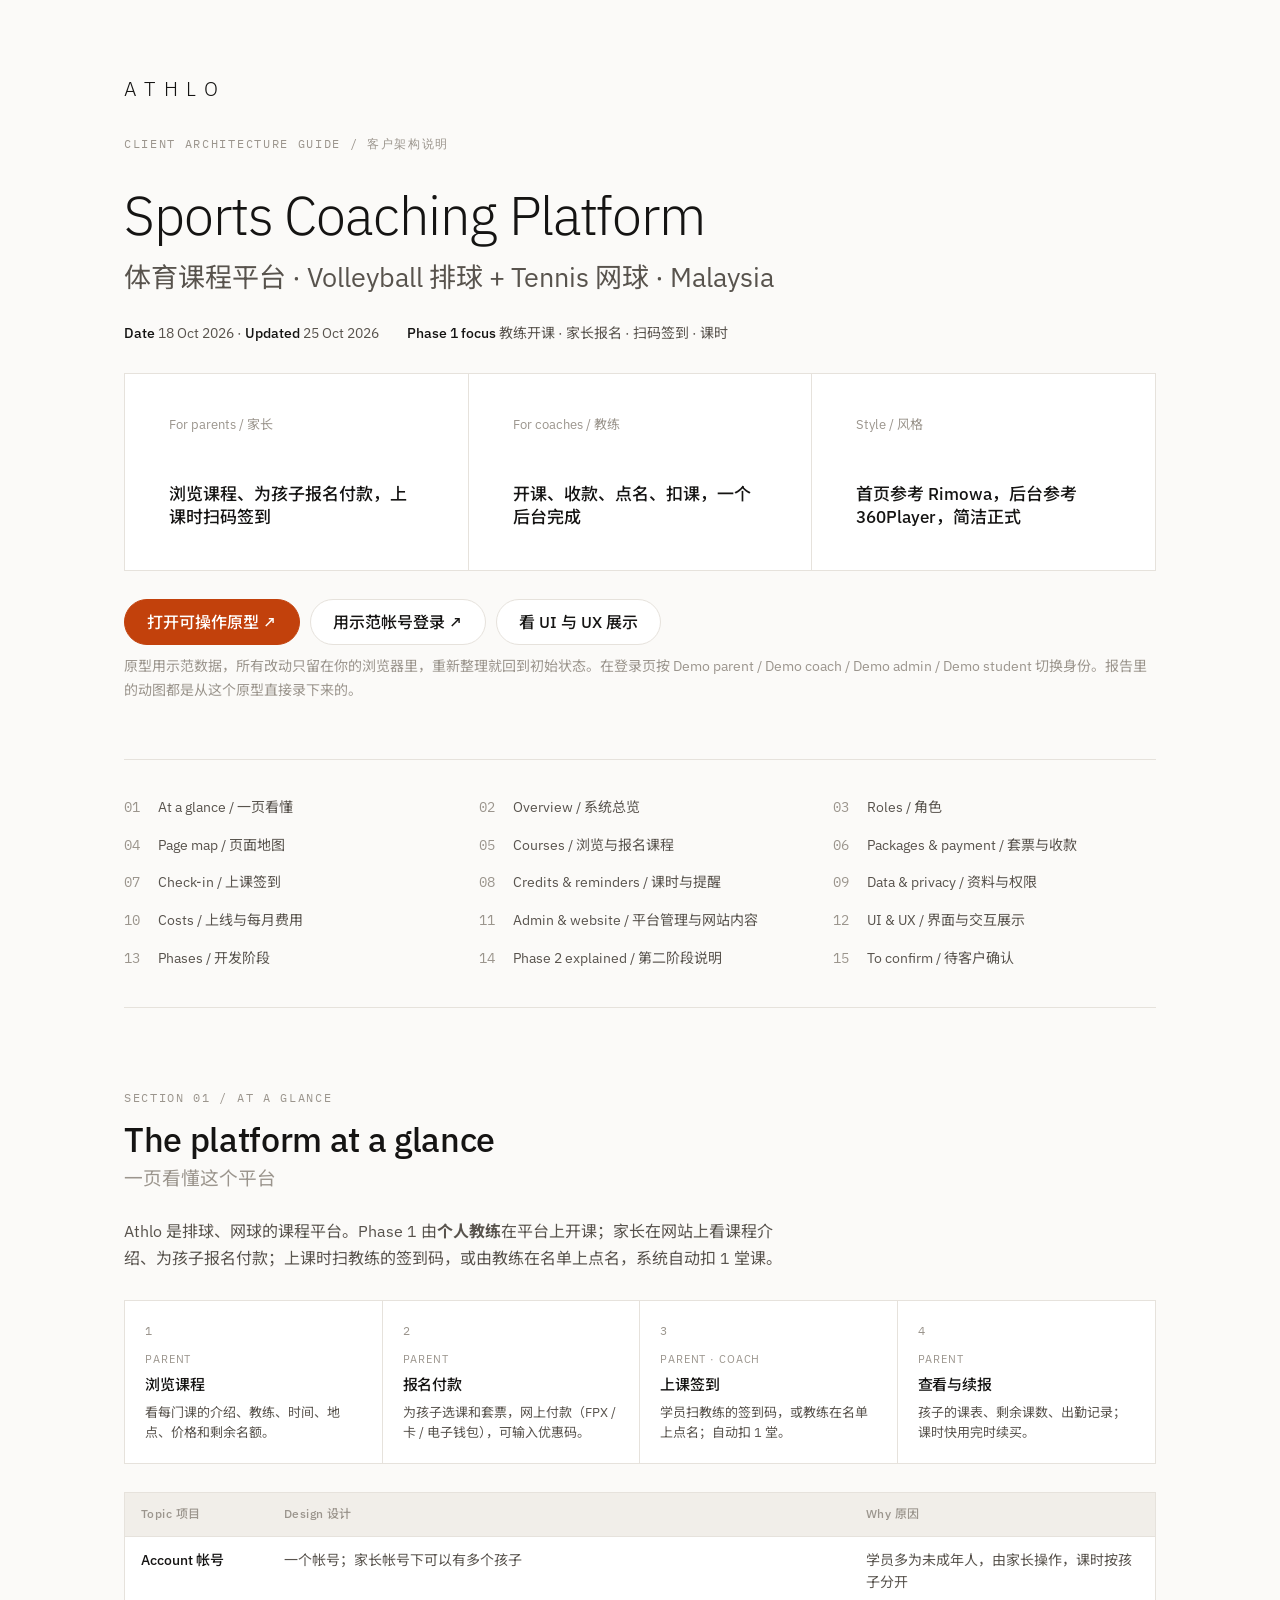
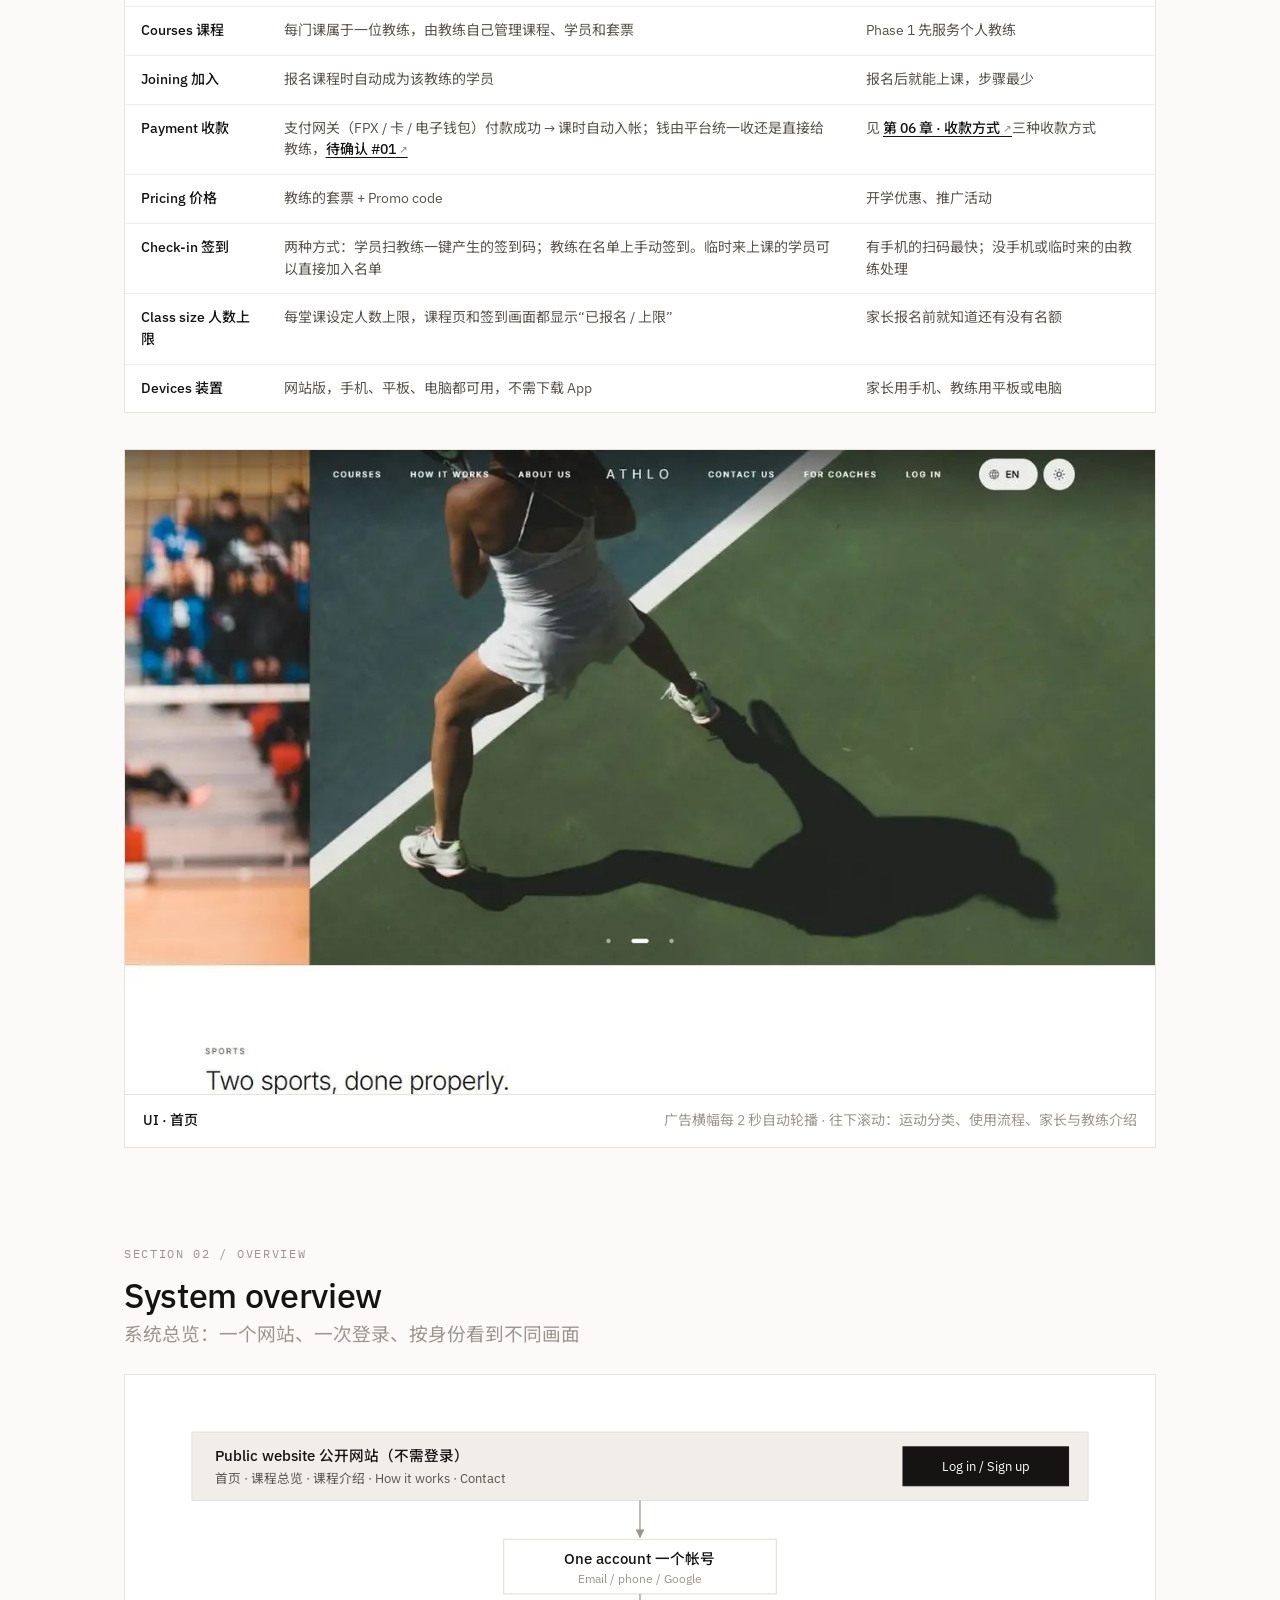
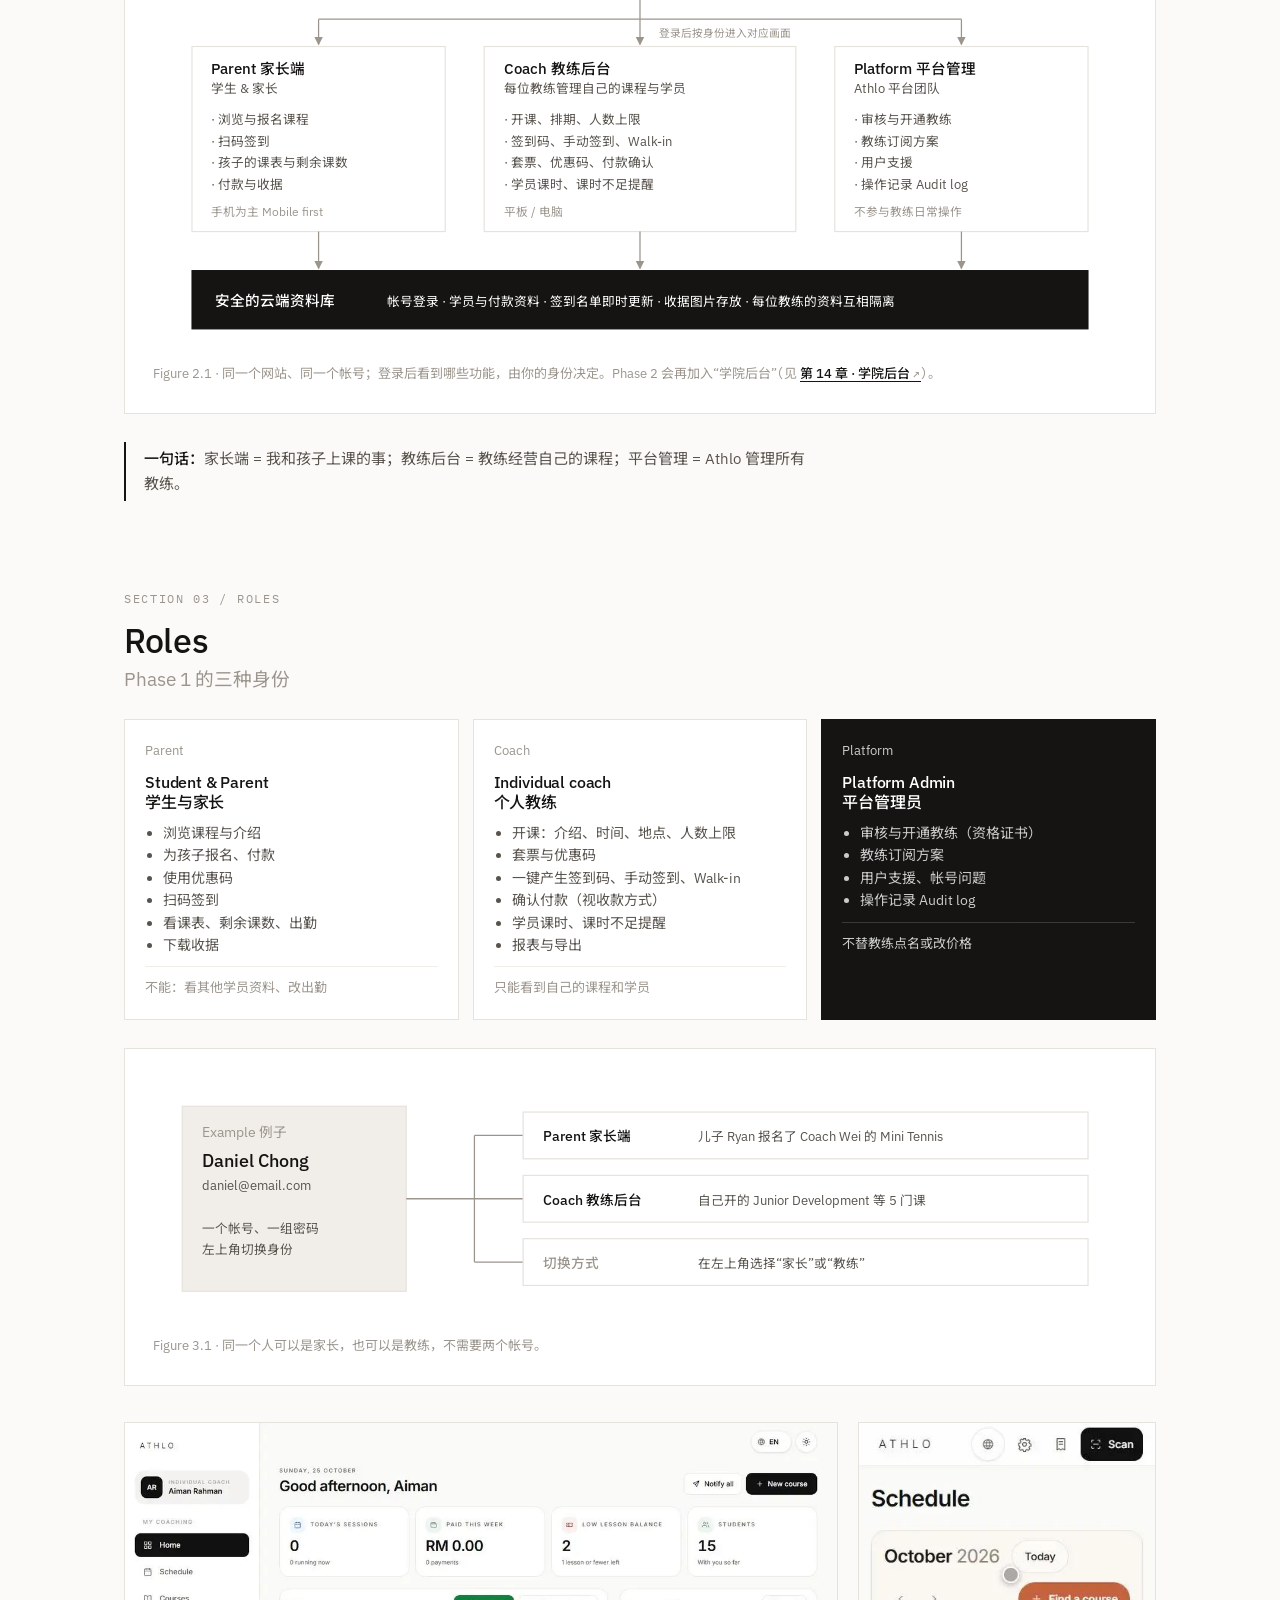
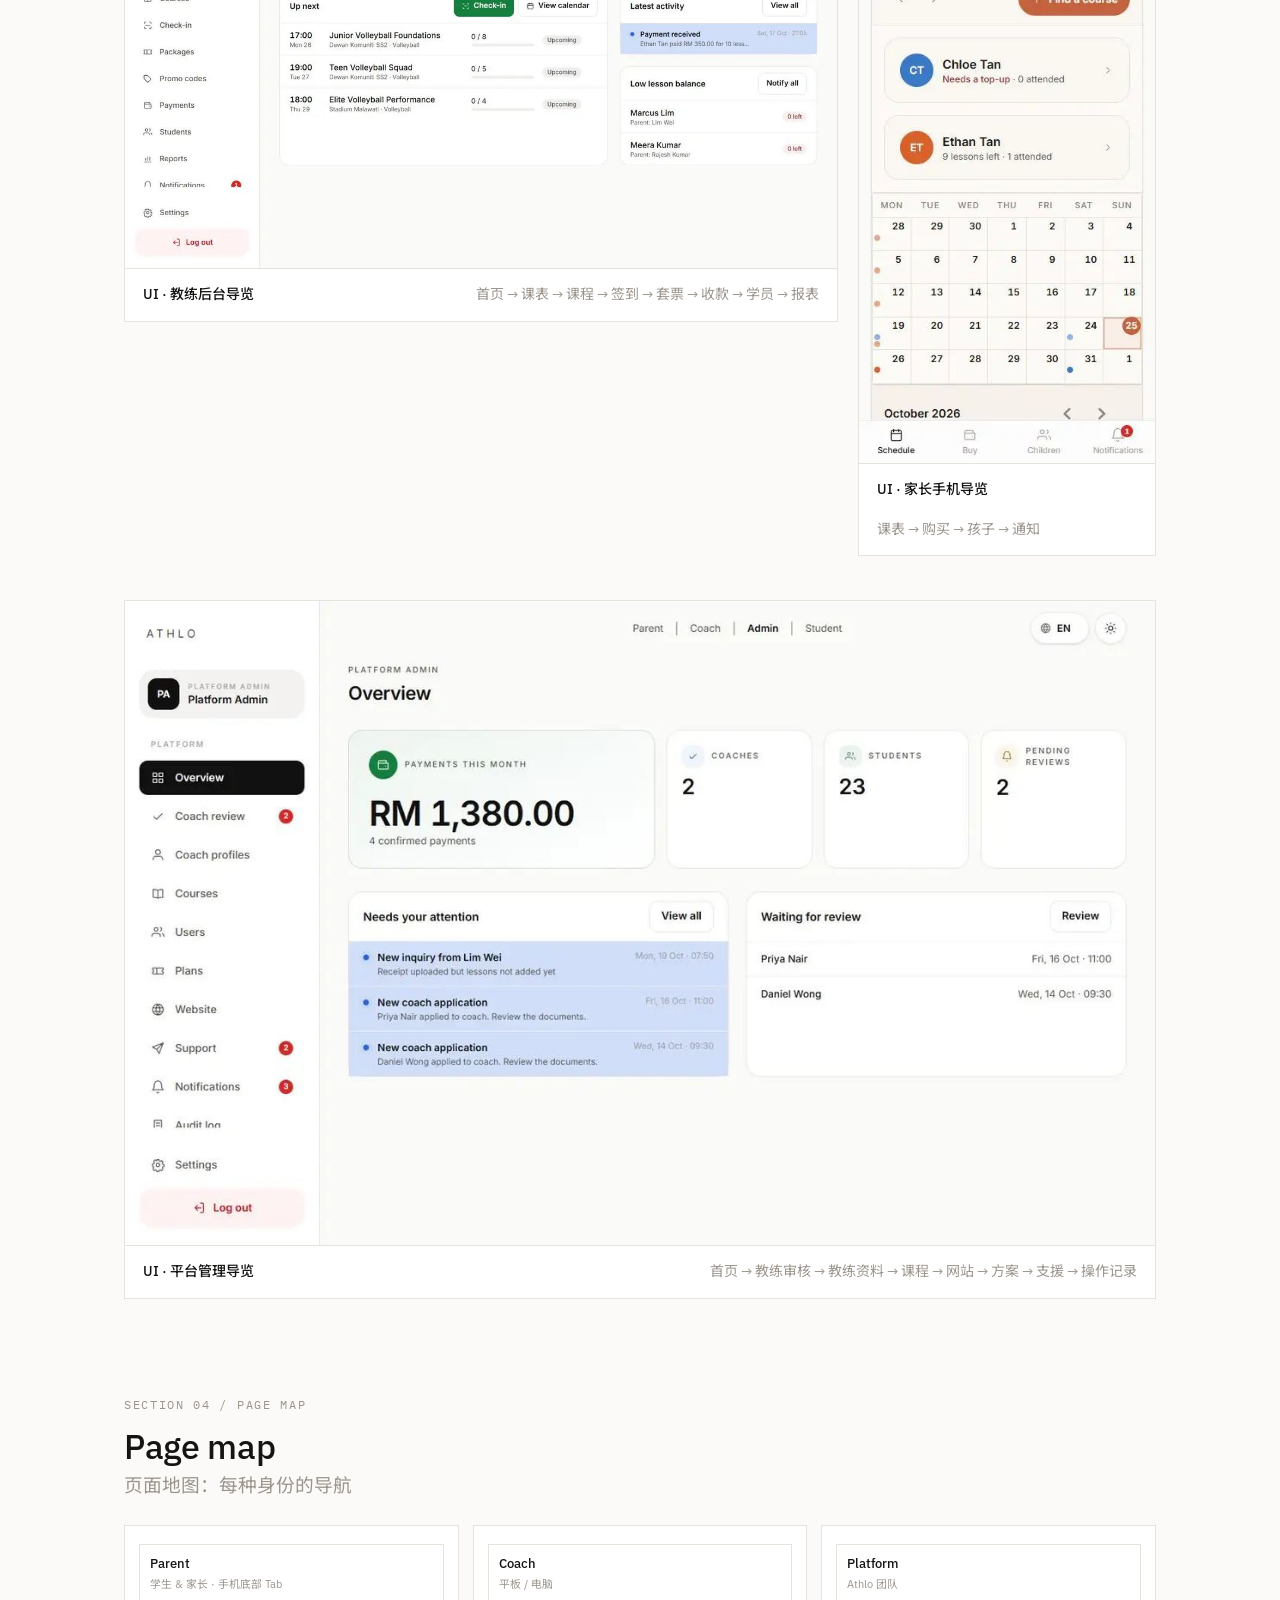
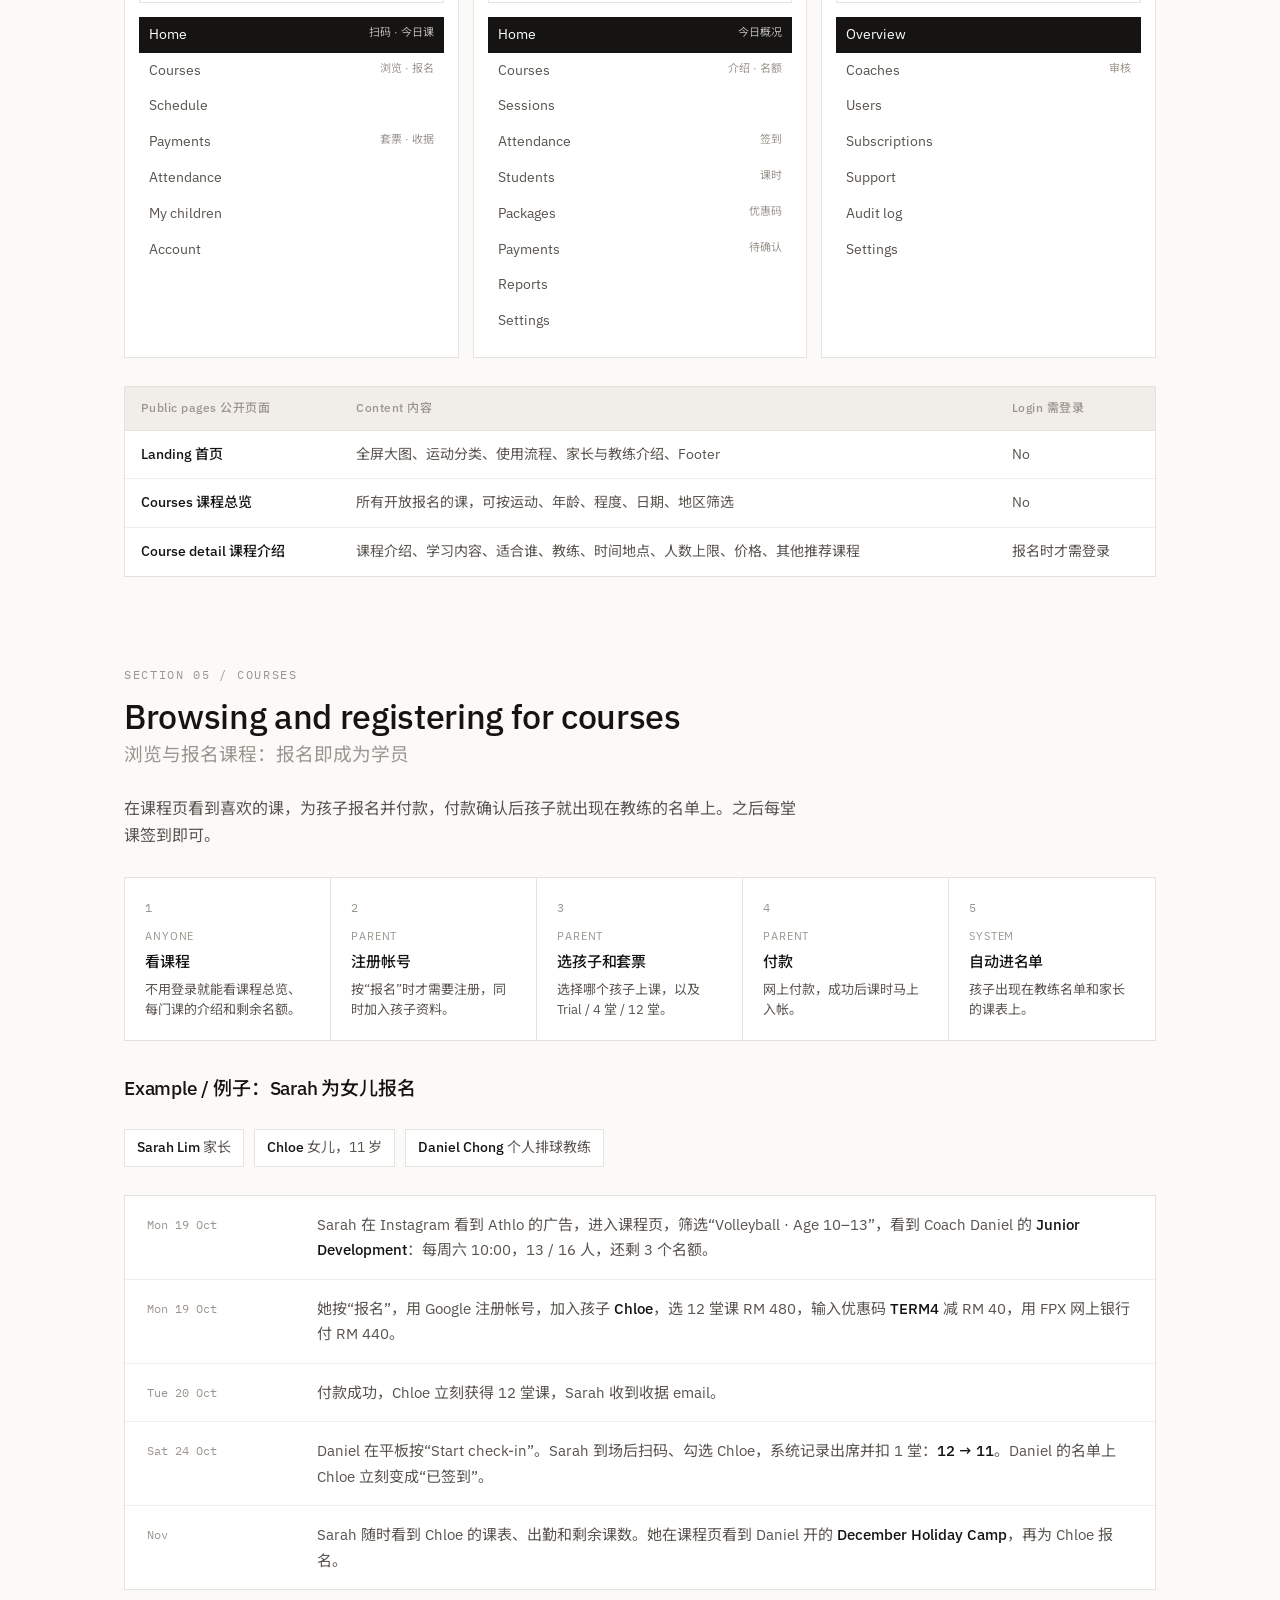
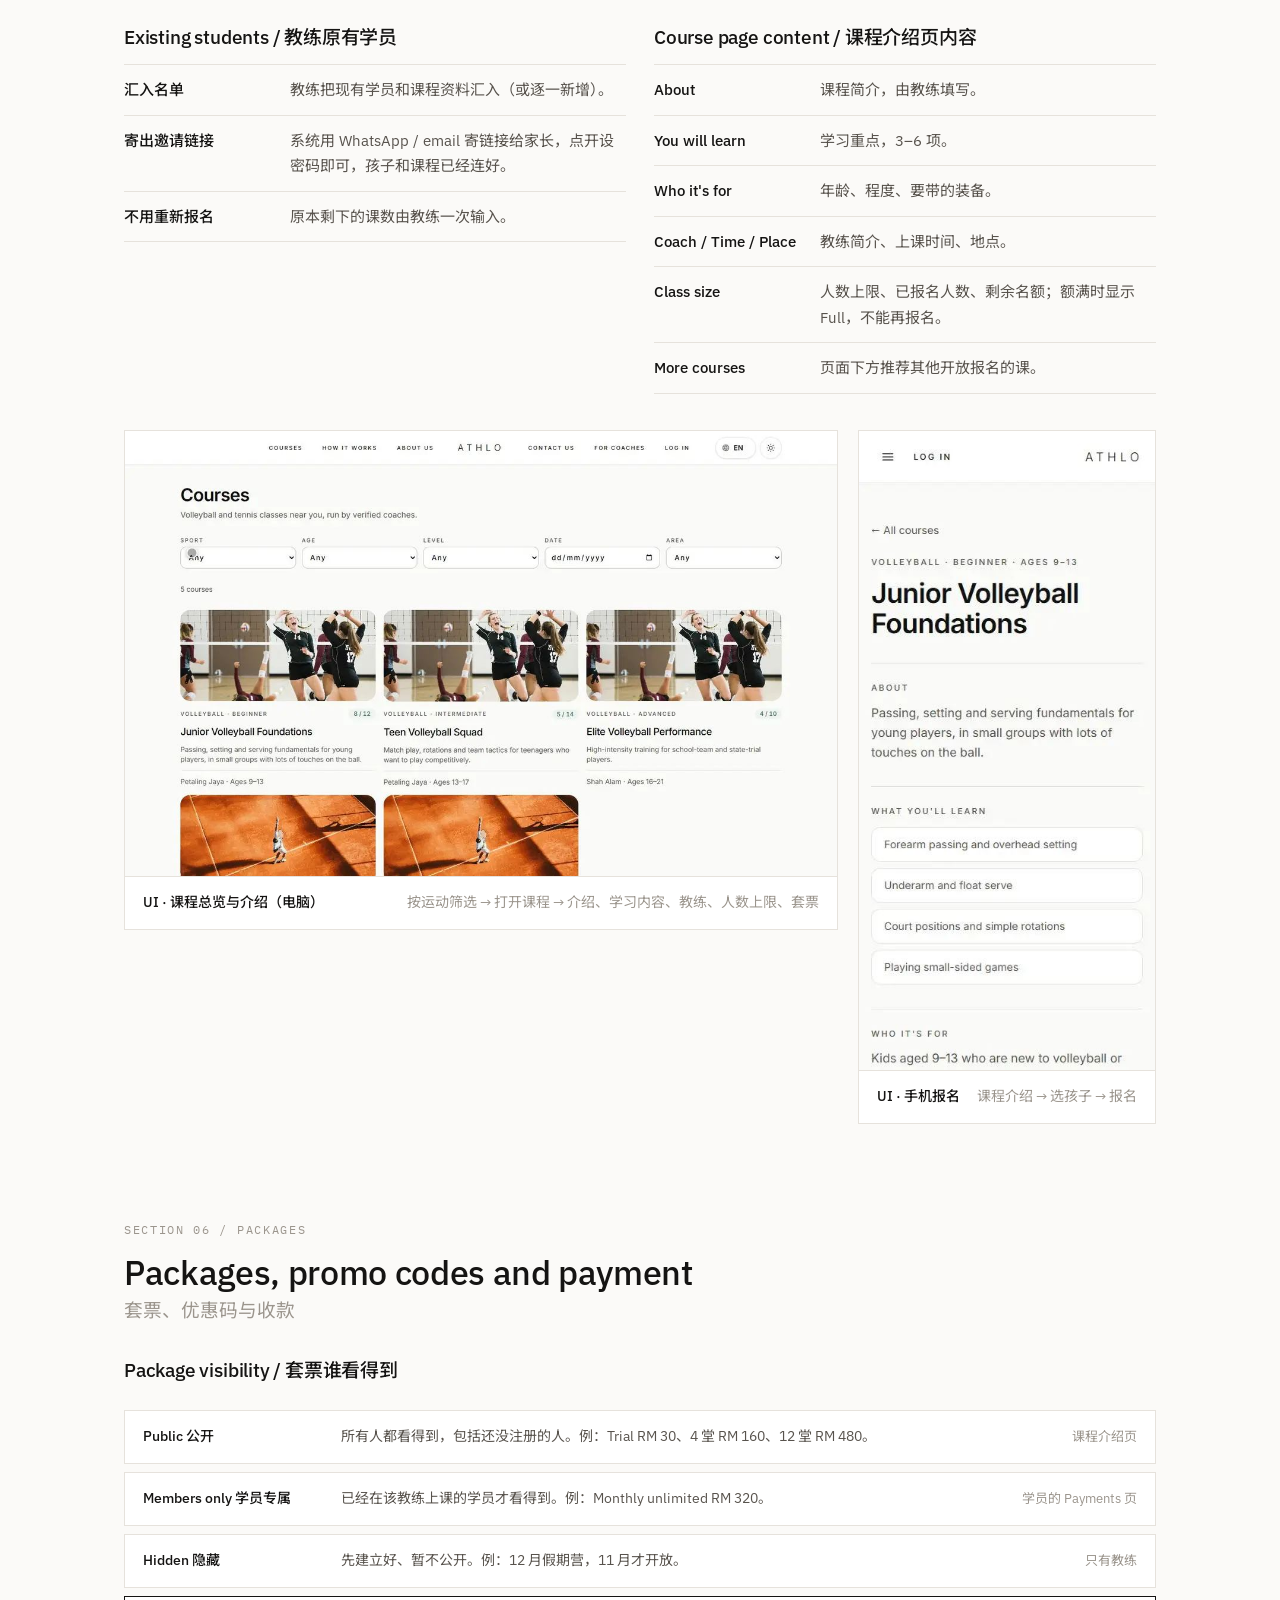
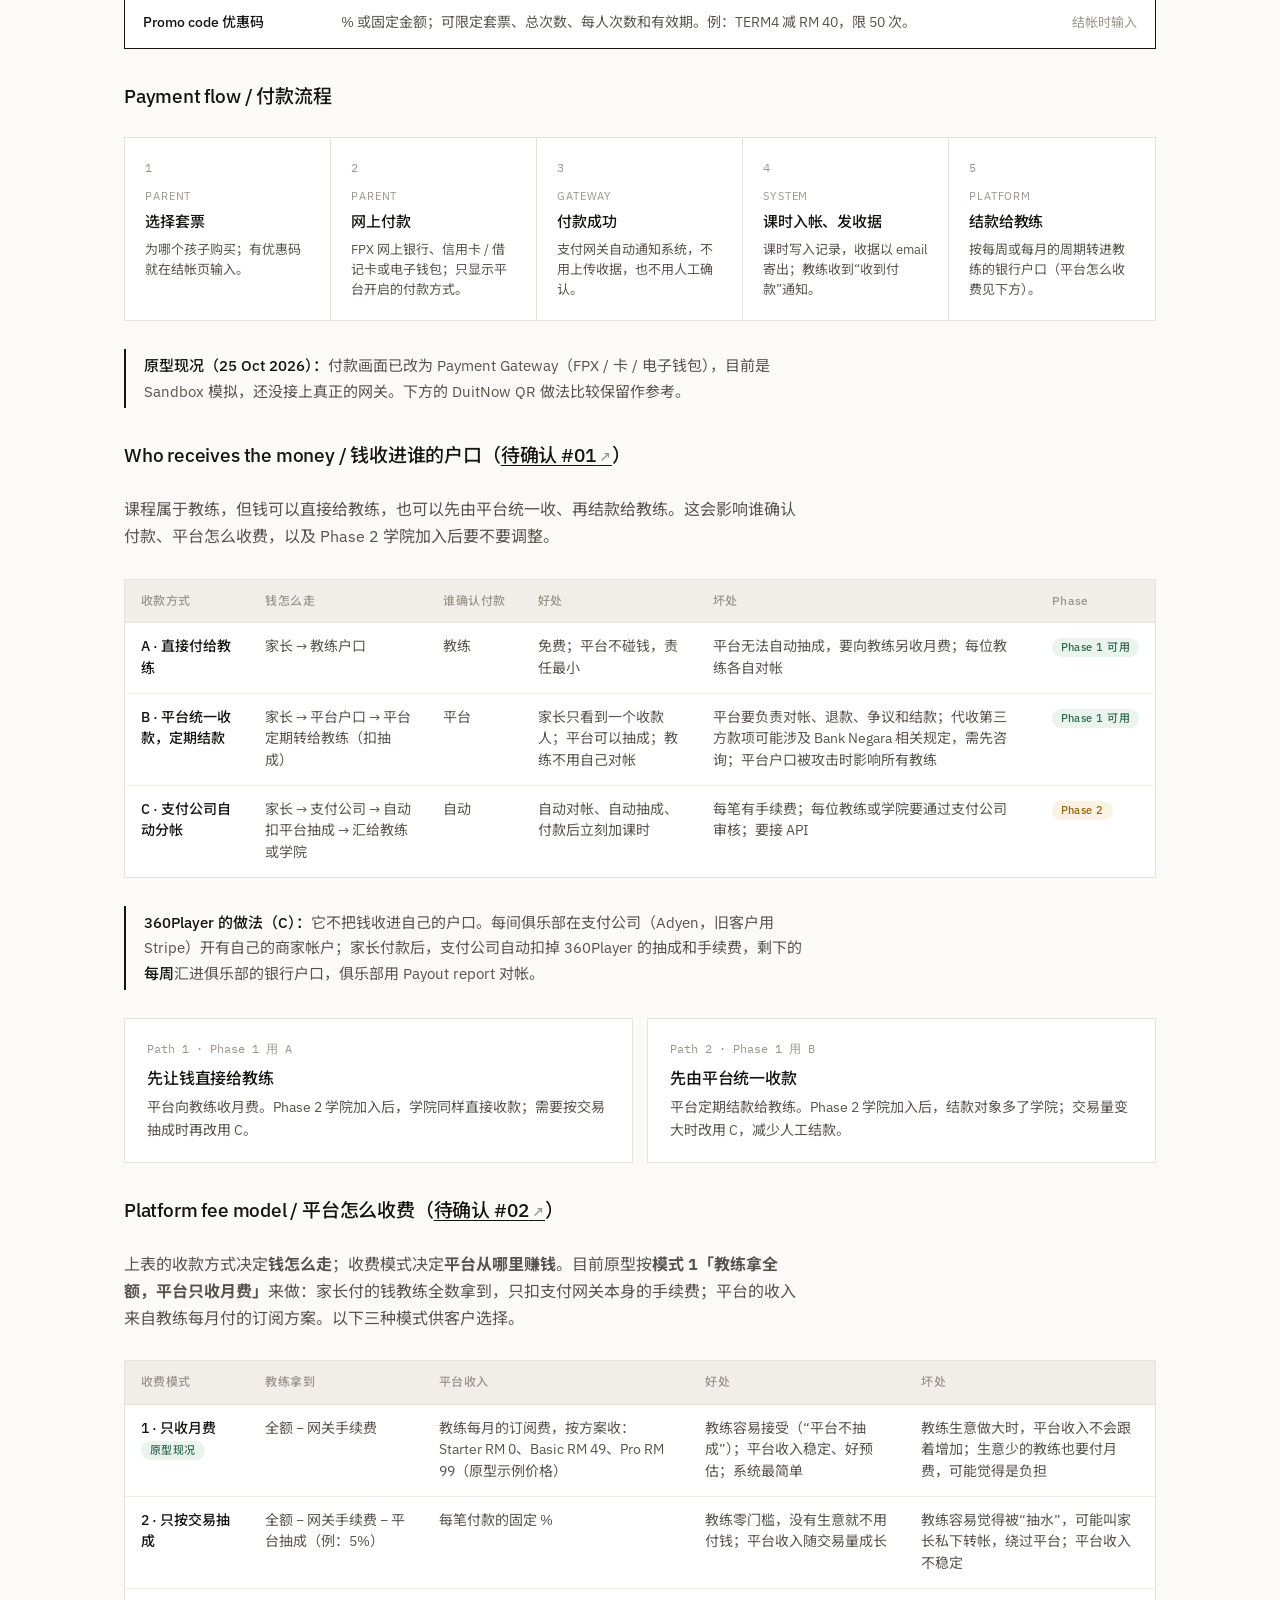
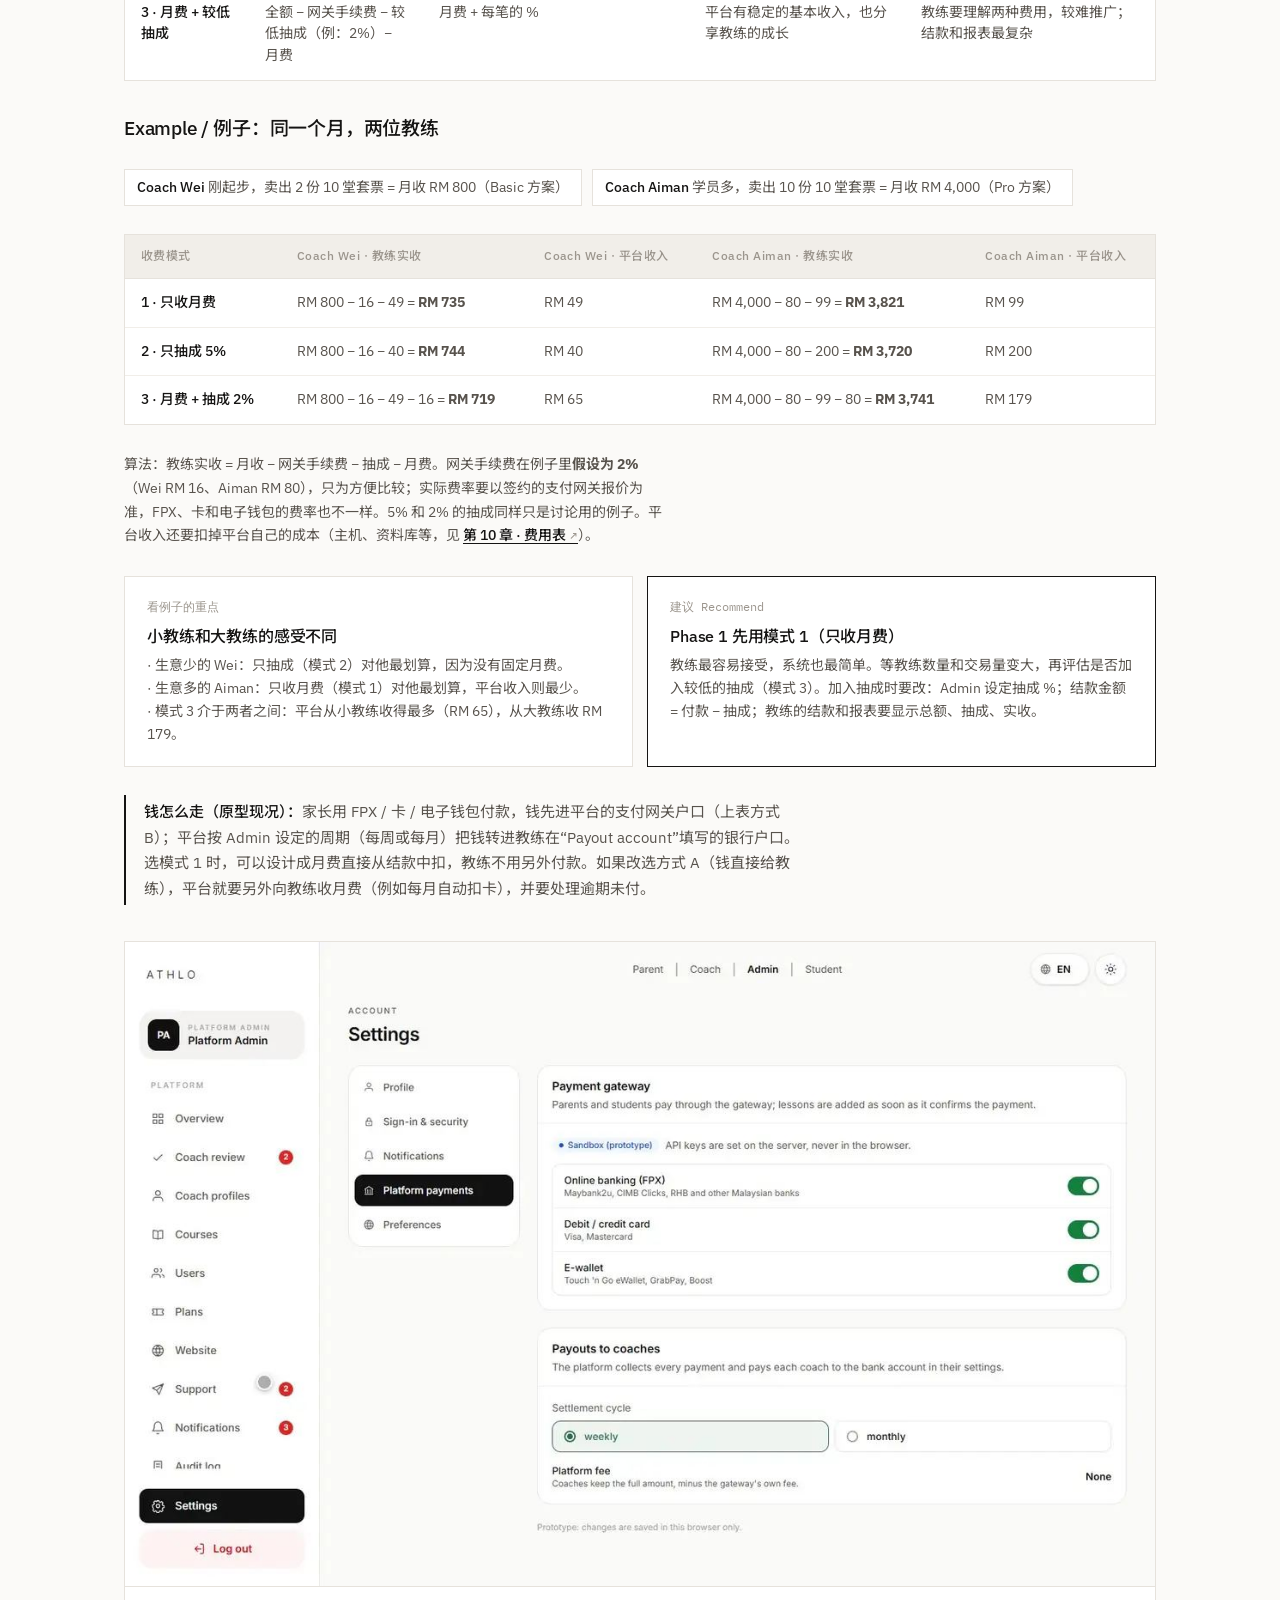
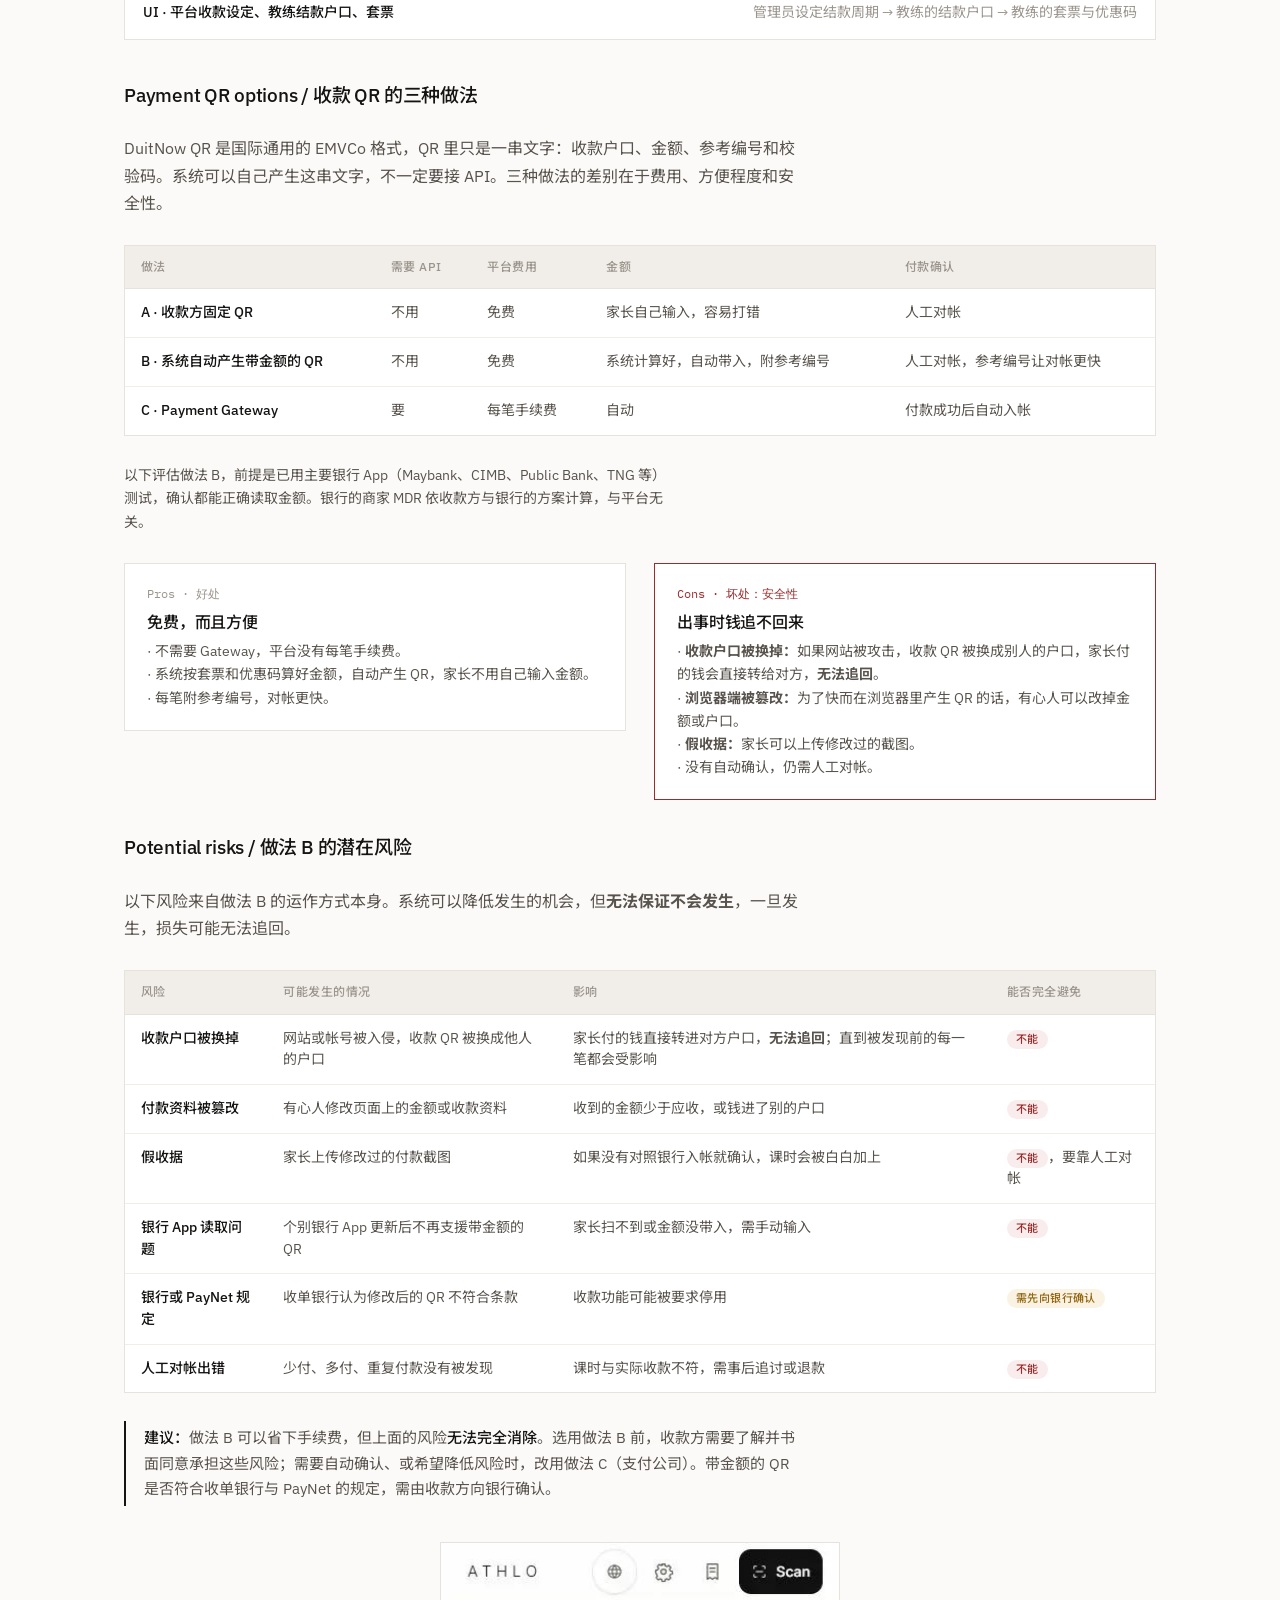
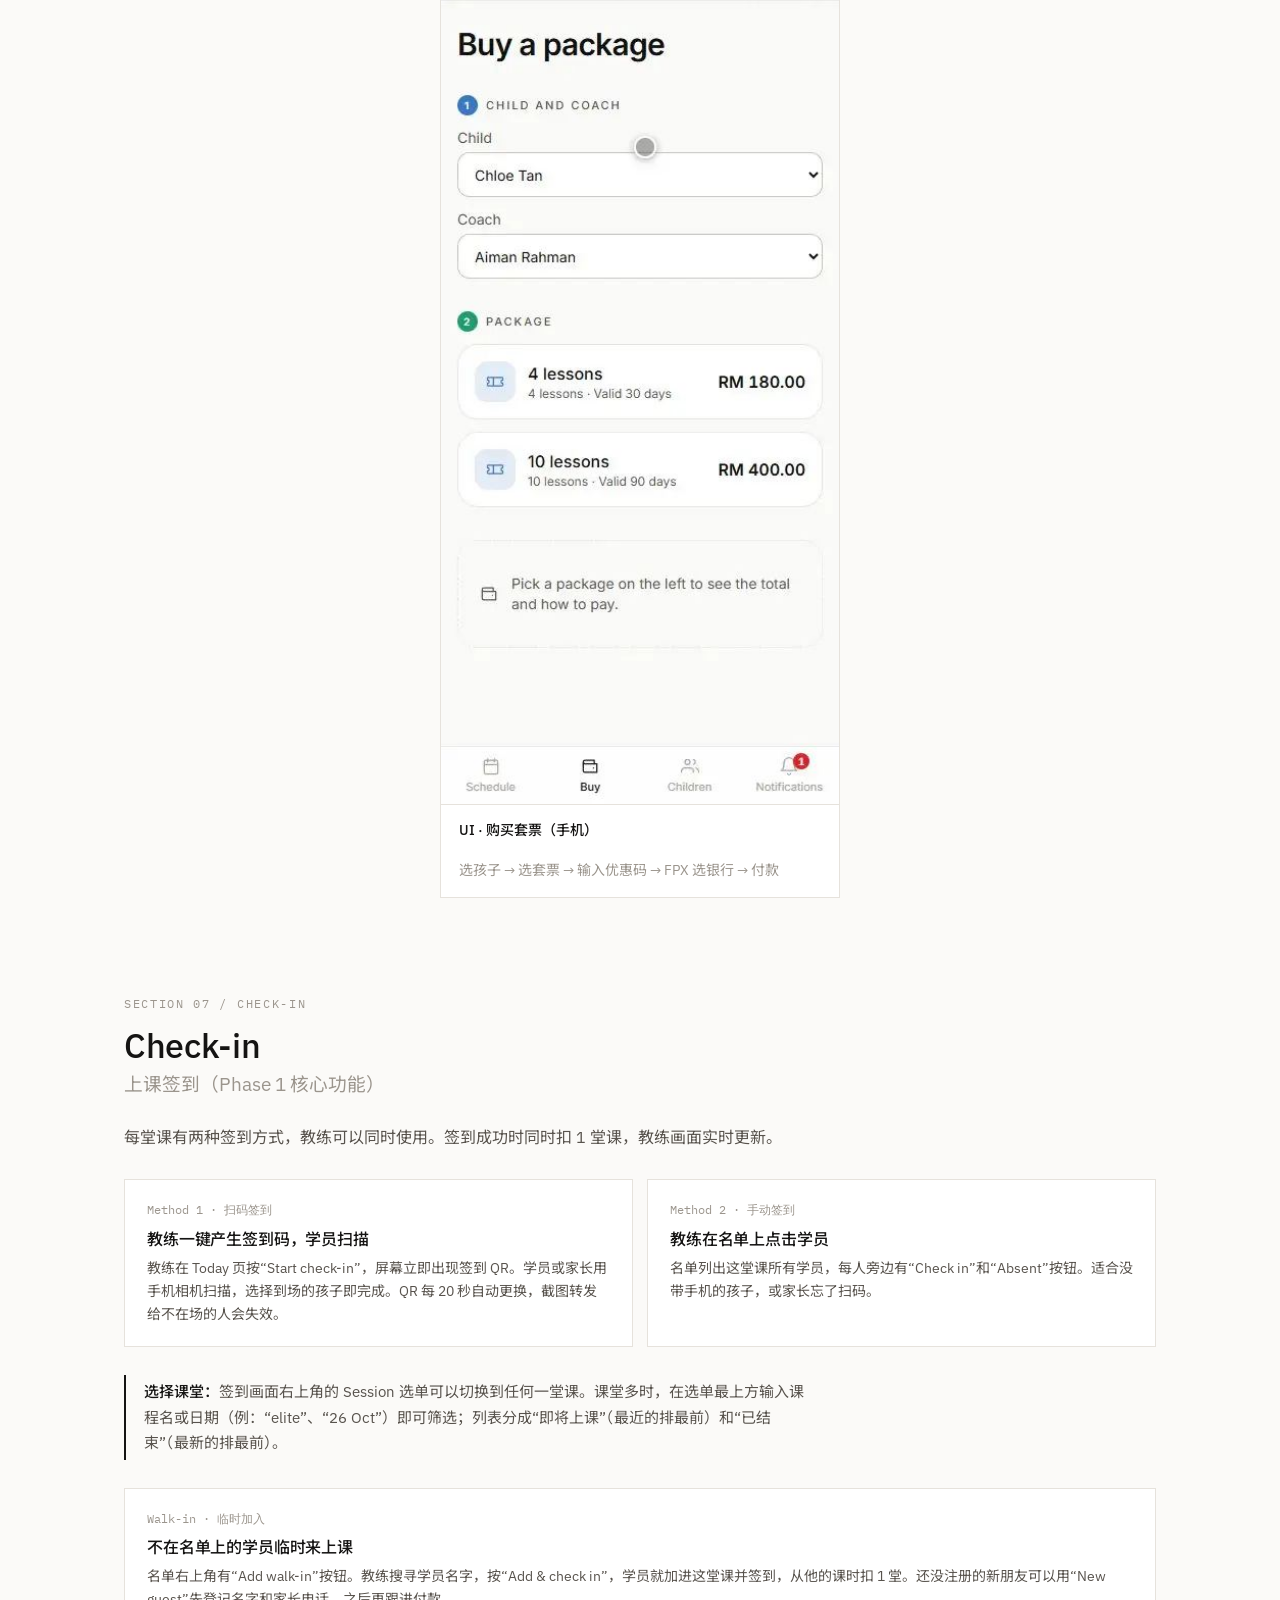
==== commit bc7403be: "Report: full guide with recorded UI/UX clips; phone menu and header fixes in the prototype Co-Author" ====
--- a/index.html
+++ b/index.html
@@ -1,490 +1,898 @@
-<!doctype html>
-<html lang="zh-CN">
-<head>
+<!doctype html><html><head><meta charset=utf8><meta name=viewport content="width=device-width,initial-scale=1"><style>:root{color-scheme:light}body{margin:0;padding:0;font:14px -apple-system,BlinkMacSystemFont,sans-serif;background:#fff;color:#000}img{max-width:100%}[hidden]:not([hidden=until-found i]){display:none!important}</style></head><body>
 <meta charset="utf-8">
-<meta name="viewport" content="width=device-width,initial-scale=1,viewport-fit=cover">
-<title>Athlo 架构说明</title>
-<meta name="description" content="Athlo 体育课程平台：功能、收款、签到、界面与交互说明，附可操作原型。">
+<title>Athlo Architecture Guide</title>
+<meta name="viewport" content="width=device-width, initial-scale=1">
 <link rel="preconnect" href="https://fonts.googleapis.com">
-<link rel="preconnect" href="https://fonts.gstatic.com" crossorigin>
-<link rel="stylesheet" href="https://fonts.googleapis.com/css2?family=Inter:wght@400;500;600&family=Noto+Sans+SC:wght@400;500;700&display=swap">
+<link href="https://fonts.googleapis.com/css2?family=IBM+Plex+Sans:wght@300;400;500;600&family=IBM+Plex+Mono:wght@400;500&family=Noto+Sans+SC:wght@300;400;500;600&display=swap" rel="stylesheet">
 <style>
-:root{
-  --bg:#F7F6F4; --surface:#FFFFFF; --soft:#F1EFEC; --ink:#151515; --muted:#5F5A54; --line:#E5E1DC;
-  --accent:#C2410C; --accent-soft:#FDEBDD; --court:#14352A; --court-soft:#E3EFE9; --info:#1D4ED8; --info-soft:#E3EBFD;
-  --ok:#15803D; --ok-soft:#DCF3E4; --warn:#B45309; --warn-soft:#FDF0DB;
-  --sans:"Inter","Noto Sans SC","PingFang SC","Microsoft YaHei",system-ui,sans-serif;
-  color-scheme:light;
+/* Layout: single reading column (max 1080px) with full-width figures; numbered chapters mirror the v1 guide's SECTION 01–09 order. */
+:root {
+  --bg: #fbfaf8;
+  --surface: #ffffff;
+  --fg: #151413;
+  --fg-2: #58534d;
+  --fg-3: #9b958d;
+  --line: #e6e2dc;
+  --line-2: #f1eee9;
+  --strong: #151413;
+  --on-strong: #ffffff;
+  --ok: #2f6b4f;  --ok-bg: #eaf3ee;
+  --warn: #92650f; --warn-bg: #faf2e2;
+  --bad: #9b2c2c;  --bad-bg: #f9ecec;
+  --new: #1f4f8a;  --new-bg: #e9f0f9;
+  --font-body: "IBM Plex Sans", "Noto Sans SC", system-ui, sans-serif;
+  --font-mono: "IBM Plex Mono", ui-monospace, Menlo, monospace;
+  color-scheme: light;
 }
-@media (prefers-color-scheme: dark){:root:not([data-theme="light"]){
-  --bg:#121212; --surface:#1B1B1B; --soft:#232221; --ink:#EDEBE8; --muted:#A39E97; --line:#2E2C2A;
-  --accent:#F97316; --accent-soft:#3A2416; --court:#7CC8A6; --court-soft:#16291F; --info:#8DB0FF; --info-soft:#1A2440;
-  --ok:#4ADE80; --ok-soft:#13291B; --warn:#FBBF24; --warn-soft:#2E2412; color-scheme:dark}}
-:root[data-theme="dark"]{
-  --bg:#121212; --surface:#1B1B1B; --soft:#232221; --ink:#EDEBE8; --muted:#A39E97; --line:#2E2C2A;
-  --accent:#F97316; --accent-soft:#3A2416; --court:#7CC8A6; --court-soft:#16291F; --info:#8DB0FF; --info-soft:#1A2440;
-  --ok:#4ADE80; --ok-soft:#13291B; --warn:#FBBF24; --warn-soft:#2E2412; color-scheme:dark}
-*{box-sizing:border-box}
-html{scroll-behavior:smooth;scroll-padding-top:76px}
-@media (prefers-reduced-motion: reduce){html{scroll-behavior:auto}}
-body{margin:0;background:var(--bg);color:var(--ink);font:400 16px/1.7 var(--sans);-webkit-font-smoothing:antialiased}
-a{color:var(--accent)}
-img{max-width:100%;display:block}
-h1,h2,h3{margin:0;line-height:1.25;text-wrap:balance}
-p{margin:0}
-.wrap{max-width:1120px;margin:0 auto;padding-inline:16px}
-:focus-visible{outline:2px solid var(--accent);outline-offset:2px}
-
-/* top bar */
-.bar{position:sticky;top:0;z-index:30;background:color-mix(in srgb,var(--bg) 88%,transparent);backdrop-filter:blur(12px);-webkit-backdrop-filter:blur(12px);border-bottom:1px solid var(--line)}
-.bar .wrap{display:flex;align-items:center;gap:16px;min-height:60px}
-.logo{font-weight:500;letter-spacing:.35em;font-size:14px;color:var(--ink);text-decoration:none}
-.nav{position:relative;display:flex;gap:4px;overflow-x:auto;flex:1;scrollbar-width:none;min-width:0}
-.nav a{flex:none;text-decoration:none;color:var(--muted);font-size:13.5px;padding:6px 10px;border-radius:999px;white-space:nowrap}
-.nav a:hover,.nav a.on{color:var(--ink);background:var(--soft)}
-.theme{flex:none;border:1px solid var(--line);background:var(--surface);color:var(--ink);border-radius:999px;width:36px;height:36px;cursor:pointer}
-
-/* hero */
-.hero{padding:64px 0 40px;display:grid;gap:22px}
-.eyebrow{font-size:12px;letter-spacing:.18em;text-transform:uppercase;color:var(--muted);font-weight:500}
-.hero h1{font-size:clamp(36px,6vw,60px);font-weight:500;letter-spacing:-.02em}
-.hero .lede{max-width:40em;color:var(--muted);font-size:17px}
-.cta{display:flex;flex-wrap:wrap;gap:10px}
-.btn{display:inline-flex;align-items:center;gap:8px;min-height:46px;padding:0 22px;border-radius:999px;text-decoration:none;font-weight:600;font-size:15px}
-.btn.primary{background:var(--accent);color:#fff}
-.btn.ghost{border:1px solid var(--line);color:var(--ink);background:var(--surface)}
-.facts{display:grid;grid-template-columns:repeat(auto-fit,minmax(min(100%,230px),1fr));gap:12px}
-.fact{background:var(--surface);border:1px solid var(--line);border-radius:20px;padding:18px}
-.fact b{display:block;font-size:13px;color:var(--muted);font-weight:500;margin-bottom:4px}
-.note-proto{font-size:13.5px;color:var(--muted)}
-
-/* sections */
-section.sec{padding:56px 0;border-top:1px solid var(--line)}
-.sec-head{display:grid;gap:8px;margin-bottom:26px}
-.num{font-size:13px;font-weight:600;color:var(--accent);letter-spacing:.08em}
-.sec-head h2{font-size:clamp(26px,3.6vw,34px);font-weight:600;letter-spacing:-.01em}
-.sec-head p{color:var(--muted);max-width:46em}
-h3{font-size:19px;font-weight:600;margin:30px 0 12px}
-.sub{color:var(--muted);font-size:14.5px;margin:-6px 0 14px;max-width:46em}
-
-/* steps */
-.steps{display:grid;grid-template-columns:repeat(auto-fit,minmax(min(100%,190px),1fr));gap:12px;counter-reset:s}
-.step{position:relative;background:var(--surface);border:1px solid var(--line);border-radius:20px;padding:18px 18px 16px}
-.step::before{counter-increment:s;content:counter(s);display:grid;place-items:center;width:28px;height:28px;border-radius:50%;background:var(--ink);color:var(--bg);font-size:13px;font-weight:600;margin-bottom:10px}
-.step .who{font-size:12px;color:var(--muted);text-transform:uppercase;letter-spacing:.12em}
-.step b{display:block;font-size:16px;margin:2px 0 4px}
-.step p{font-size:14px;color:var(--muted)}
-
-/* cards */
-.cards{display:grid;grid-template-columns:repeat(auto-fit,minmax(min(100%,300px),1fr));gap:14px}
-.card{background:var(--surface);border:1px solid var(--line);border-radius:20px;padding:20px}
-.card .tag{display:inline-block;font-size:12px;font-weight:600;padding:2px 10px;border-radius:999px;margin-bottom:8px}
-.t-parent{background:var(--info-soft);color:var(--info)} .t-coach{background:var(--court-soft);color:var(--court)} .t-admin{background:var(--accent-soft);color:var(--accent)}
-.card h4{margin:0 0 8px;font-size:17px}
-.card ul{margin:0;padding-left:18px;color:var(--muted);font-size:14.5px}
-.card li{margin:2px 0}
-.card .no{color:var(--muted);font-size:13.5px;margin-top:8px;border-top:1px dashed var(--line);padding-top:8px}
-
-/* tables */
-.tbl{overflow-x:auto;border:1px solid var(--line);border-radius:16px;background:var(--surface)}
-table{border-collapse:collapse;width:100%;min-width:560px;font-size:14.5px}
-th,td{text-align:left;vertical-align:top;padding:11px 14px;border-bottom:1px solid var(--line)}
-th{font-size:12.5px;color:var(--muted);font-weight:600;background:var(--soft)}
-tr:last-child td{border-bottom:0}
-td b{font-weight:600}
-.pill{display:inline-block;font-size:12px;font-weight:600;padding:1px 9px;border-radius:999px;white-space:nowrap}
-.p-ok{background:var(--ok-soft);color:var(--ok)} .p-warn{background:var(--warn-soft);color:var(--warn)} .p-info{background:var(--info-soft);color:var(--info)}
-
-/* callouts */
-.call{border-radius:16px;padding:14px 18px;font-size:15px;margin-top:14px}
-.call.rec{background:var(--court-soft)} .call.rec b{color:var(--court)}
-.call.todo{background:var(--warn-soft)} .call.todo b{color:var(--warn)}
-.call.info{background:var(--info-soft)}
-
-/* figures */
-.shots{display:grid;grid-template-columns:repeat(auto-fit,minmax(min(100%,320px),1fr));gap:16px;margin-top:18px}
-.shots.two{grid-template-columns:repeat(auto-fit,minmax(min(100%,460px),1fr))}
-figure{margin:0;display:grid;gap:8px}
-figure .frame{border:1px solid var(--line);border-radius:16px;overflow:hidden;background:var(--surface);cursor:zoom-in}
-figure .frame img{width:100%;height:auto;transition:transform .3s}
-figure .frame:hover img{transform:scale(1.015)}
-figcaption{font-size:13.5px;color:var(--muted)}
-figcaption b{color:var(--ink);font-weight:600}
-.scroller{max-height:560px;overflow-y:auto;cursor:auto;overscroll-behavior:contain}
-.wide{grid-column:1/-1}
-
-/* ux */
-.ux-grid{display:grid;grid-template-columns:repeat(auto-fit,minmax(min(100%,480px),1fr));gap:18px;align-items:start}
-.ux{background:var(--surface);border:1px solid var(--line);border-radius:20px;overflow:hidden;display:grid}
-.ux .media{background:var(--soft);border-bottom:1px solid var(--line)}
-.ux .media img{width:100%;height:auto}
-.ux .txt{padding:16px 18px;display:grid;gap:4px}
-.ux .txt b{font-size:16px}
-.ux .txt i{font-style:normal;font-size:12.5px;color:var(--muted)}
-.ux .txt p{font-size:14px;color:var(--muted)}
-.ux-list{display:grid;grid-template-columns:repeat(auto-fit,minmax(min(100%,250px),1fr));gap:10px;margin-top:16px}
-.ux-list div{background:var(--surface);border:1px solid var(--line);border-radius:14px;padding:12px 14px;font-size:14px;color:var(--muted)}
-.ux-list b{display:block;color:var(--ink);font-size:14.5px}
-
-/* phases, confirm */
-.phase h4{font-size:18px}
-.phase .tag{background:var(--soft);color:var(--ink)}
-.phase.now{border-color:var(--accent)} .phase.now .tag{background:var(--accent-soft);color:var(--accent)}
-.confirm{display:grid;gap:12px}
-.ci{display:grid;grid-template-columns:auto 1fr;gap:4px 16px;background:var(--surface);border:1px solid var(--line);border-radius:18px;padding:16px 18px}
-.ci .n{grid-row:span 3;font-size:22px;font-weight:600;color:var(--accent)}
-.ci b{font-size:16.5px}
-.ci p{font-size:14.5px;color:var(--muted)}
-.ci .sug{font-size:14px;color:var(--ink)}
-.ci .sug span{font-size:12px;font-weight:600;color:var(--ok);margin-right:6px}
-
-footer{padding:40px 0 60px;color:var(--muted);font-size:13px;border-top:1px solid var(--line)}
-
-/* lightbox */
-dialog.lb{border:0;padding:0;background:transparent;max-width:min(96vw,1500px);max-height:94vh}
-dialog.lb::backdrop{background:rgba(0,0,0,.78)}
-dialog.lb img{max-width:min(96vw,1500px);max-height:88vh;width:auto;height:auto;border-radius:10px}
-dialog.lb p{color:#eee;text-align:center;font-size:14px;margin-top:8px}
-dialog.lb button{position:fixed;top:14px;right:16px;width:44px;height:44px;border-radius:50%;border:0;background:rgba(255,255,255,.15);color:#fff;font-size:22px;cursor:pointer}
+@media (prefers-color-scheme: dark) {
+  :root:not([data-theme="light"]) {
+    --bg: #141312; --surface: #1c1b19; --fg: #f1eee9; --fg-2: #b9b2a8; --fg-3: #7c766e;
+    --line: #34312d; --line-2: #262421; --strong: #f1eee9; --on-strong: #141312;
+    --ok: #7cc39f; --ok-bg: #1d2d25; --warn: #e0b45c; --warn-bg: #2f2716; --bad: #e08c8c; --bad-bg: #331d1d;
+    --new: #8fb5e6; --new-bg: #1b2636; color-scheme: dark;
+  }
+}
+:root[data-theme="dark"] {
+  --bg: #141312; --surface: #1c1b19; --fg: #f1eee9; --fg-2: #b9b2a8; --fg-3: #7c766e;
+  --line: #34312d; --line-2: #262421; --strong: #f1eee9; --on-strong: #141312;
+  --ok: #7cc39f; --ok-bg: #1d2d25; --warn: #e0b45c; --warn-bg: #2f2716; --bad: #e08c8c; --bad-bg: #331d1d;
+  --new: #8fb5e6; --new-bg: #1b2636; color-scheme: dark;
+}
+* { box-sizing: border-box; }
+body { margin: 0; background: var(--bg); color: var(--fg); font-family: var(--font-body); font-size: 16px; line-height: 1.7; -webkit-font-smoothing: antialiased; }
+.page { max-width: 1080px; margin: 0 auto; padding-inline: 24px; padding-block: 0 96px; }
+h1, h2, h3, h4 { text-wrap: balance; margin: 0; font-weight: 500; letter-spacing: -.01em; line-height: 1.25; }
+p { margin: 0; }
+p + p { margin-top: .8em; }
+.prose { max-width: 68ch; color: var(--fg-2); }
+.eyebrow { font-family: var(--font-mono); font-size: 12px; letter-spacing: .14em; text-transform: uppercase; color: var(--fg-3); }
+.num { font-variant-numeric: tabular-nums; }
+code, .mono { font-family: var(--font-mono); font-size: .9em; }
+a { color: inherit; }
+
+/* Cover */
+.cover { padding-block: 72px 56px; border-bottom: 1px solid var(--line); display: grid; gap: 28px; }
+.wordmark { font-weight: 300; letter-spacing: .42em; font-size: 20px; }
+.cover h1 { font-size: clamp(34px, 5vw, 54px); font-weight: 300; letter-spacing: -.02em; }
+.cover h1 span { display: block; color: var(--fg-2); font-size: .5em; letter-spacing: 0; margin-top: 10px; font-weight: 400; }
+.meta { display: flex; flex-wrap: wrap; gap: 10px 28px; font-size: 14px; color: var(--fg-2); }
+.meta b { color: var(--fg); font-weight: 500; }
+.summary { display: grid; grid-template-columns: repeat(3, minmax(0, 1fr)); gap: 1px; background: var(--line); border: 1px solid var(--line); }
+.summary div { background: var(--surface); padding: 20px 22px; }
+.summary .k { font-size: 13px; color: var(--fg-3); margin-bottom: 6px; }
+.summary .v { font-size: 17px; font-weight: 500; line-height: 1.4; }
+
+/* Contents */
+.toc { padding-block: 32px; border-bottom: 1px solid var(--line); display: grid; grid-template-columns: repeat(3, minmax(0, 1fr)); gap: 6px 32px; font-size: 14px; }
+.toc a { text-decoration: none; color: var(--fg-2); display: flex; gap: 12px; padding: 4px 0; }
+.toc a:hover, .toc a:focus-visible { color: var(--fg); }
+.toc a span { font-family: var(--font-mono); color: var(--fg-3); width: 22px; }
+
+/* Chapters */
+section.ch { padding-block: 80px 8px; display: grid; gap: 28px; }
+.ch-head { display: grid; gap: 10px; }
+.ch-head h2 { font-size: clamp(26px, 3.4vw, 34px); }
+.ch-head h2 small { display: block; font-size: .55em; color: var(--fg-3); font-weight: 400; margin-top: 6px; letter-spacing: 0; }
+h3 { font-size: 19px; margin-top: 8px; }
+.rule { border: 0; border-top: 1px solid var(--line); margin: 8px 0; }
+
+/* Tables */
+.tbl { overflow-x: auto; border: 1px solid var(--line); background: var(--surface); }
+table { border-collapse: collapse; width: 100%; font-size: 14px; line-height: 1.55; }
+th { text-align: left; font-weight: 500; color: var(--fg-3); font-size: 12px; letter-spacing: .04em; padding: 12px 16px; border-bottom: 1px solid var(--line); background: var(--line-2); white-space: nowrap; }
+td { padding: 13px 16px; border-bottom: 1px solid var(--line-2); vertical-align: top; color: var(--fg-2); }
+td:first-child { color: var(--fg); font-weight: 500; }
+tr:last-child td { border-bottom: 0; }
+.was { color: var(--fg-3); text-decoration: line-through; text-decoration-color: var(--fg-3); }
+
+/* Badges */
+.b { display: inline-block; font-size: 11px; font-weight: 500; letter-spacing: .04em; padding: 1px 9px; border-radius: 99px; white-space: nowrap; background: var(--line-2); color: var(--fg-2); }
+.b.new { background: var(--new-bg); color: var(--new); }
+.b.ok { background: var(--ok-bg); color: var(--ok); }
+.b.warn { background: var(--warn-bg); color: var(--warn); }
+.b.bad { background: var(--bad-bg); color: var(--bad); }
+
+/* Callout */
+.note { border-left: 2px solid var(--strong); padding: 4px 0 4px 18px; color: var(--fg-2); font-size: 15px; max-width: 76ch; }
+.note b { color: var(--fg); font-weight: 500; }
+
+/* Diagrams */
+.fig { background: var(--surface); border: 1px solid var(--line); padding: 28px; overflow-x: auto; }
+.fig svg { display: block; width: 100%; min-width: 760px; height: auto; }
+.fig figcaption, figure figcaption { font-size: 13px; color: var(--fg-3); margin-top: 14px; }
+figure { margin: 0; }
+svg text { font-family: var(--font-body); fill: var(--fg); }
+svg .t2 { fill: var(--fg-2); }
+svg .t3 { fill: var(--fg-3); }
+svg .mono { font-family: var(--font-mono); }
+svg .box { fill: var(--surface); stroke: var(--line); stroke-width: 1.2; }
+svg .box2 { fill: var(--line-2); stroke: var(--line); stroke-width: 1.2; }
+svg .boxs { fill: var(--strong); stroke: var(--strong); }
+svg .ts { fill: var(--on-strong); }
+svg .ln { stroke: var(--fg-3); stroke-width: 1.3; fill: none; }
+svg .lns { stroke: var(--strong); stroke-width: 1.5; fill: none; }
+svg .dash { stroke-dasharray: 4 4; }
+svg .ah { fill: var(--fg-3); }
+svg .ahs { fill: var(--strong); }
+svg .okf { fill: var(--ok-bg); stroke: var(--ok); stroke-width: 1; }
+svg .newf { fill: var(--new-bg); stroke: var(--new); stroke-width: 1; }
+
+/* Role cards */
+.roles { display: grid; grid-template-columns: repeat(4, minmax(0, 1fr)); gap: 14px; }
+.role { background: var(--surface); border: 1px solid var(--line); padding: 20px; display: grid; gap: 10px; align-content: start; }
+.role h4 { font-size: 16px; }
+.role .who { font-size: 13px; color: var(--fg-3); }
+.role ul { margin: 0; padding-left: 18px; font-size: 14px; color: var(--fg-2); line-height: 1.6; }
+.role .no { font-size: 13px; color: var(--fg-3); border-top: 1px solid var(--line-2); padding-top: 10px; }
+.role.dark { background: var(--strong); border-color: var(--strong); color: var(--on-strong); }
+.role.dark .who, .role.dark .no, .role.dark ul { color: var(--on-strong); opacity: .78; }
+.role.dark .no { border-color: color-mix(in srgb, var(--on-strong) 20%, transparent); }
+
+/* Sidebar map */
+.navs { display: grid; grid-template-columns: repeat(4, minmax(0, 1fr)); gap: 14px; }
+.nav { background: var(--surface); border: 1px solid var(--line); padding: 18px 14px; }
+.nav .ws { font-size: 13px; font-weight: 500; padding: 8px 10px; border: 1px solid var(--line); margin-bottom: 14px; }
+.nav .ws small { display: block; color: var(--fg-3); font-weight: 400; }
+.nav ol { list-style: none; margin: 0; padding: 0; font-size: 14px; }
+.nav li { padding: 6px 10px; color: var(--fg-2); display: flex; justify-content: space-between; gap: 8px; }
+.nav li:first-child { background: var(--strong); color: var(--on-strong); }
+.nav li i { font-style: normal; font-size: 11px; color: var(--fg-3); }
+.nav li:first-child i { color: var(--on-strong); opacity: .7; }
+
+/* Step chains */
+.steps { display: grid; grid-template-columns: repeat(var(--n, 4), minmax(0, 1fr)); border: 1px solid var(--line); background: var(--surface); }
+.step { padding: 20px; border-right: 1px solid var(--line); display: grid; gap: 8px; align-content: start; position: relative; }
+.step:last-child { border-right: 0; }
+.step .n { font-family: var(--font-mono); font-size: 12px; color: var(--fg-3); }
+.step h4 { font-size: 15px; }
+.step p { font-size: 13px; color: var(--fg-2); line-height: 1.55; }
+.step .who { font-size: 11px; letter-spacing: .08em; text-transform: uppercase; color: var(--fg-3); }
+
+/* Two-up */
+.two { display: grid; grid-template-columns: repeat(2, minmax(0, 1fr)); gap: 28px; align-items: start; }
+.two > * { min-width: 0; }
+.list { margin: 0; padding: 0; list-style: none; border-top: 1px solid var(--line); }
+.list li { padding: 12px 0; border-bottom: 1px solid var(--line); font-size: 15px; color: var(--fg-2); display: grid; grid-template-columns: 150px 1fr; gap: 16px; }
+.list li b { color: var(--fg); font-weight: 500; }
+
+/* Screenshots */
+.shot { border: 1px solid var(--line); background: var(--surface); }
+.shot img { display: block; width: 100%; height: auto; aspect-ratio: attr(width) / attr(height); }
+.shot-cap { display: flex; justify-content: space-between; gap: 16px; flex-wrap: wrap; padding: 14px 18px; border-top: 1px solid var(--line); font-size: 14px; }
+.shot-cap b { font-weight: 500; }
+.shot-cap span { color: var(--fg-3); }
+.tall { max-height: 820px; overflow-y: auto; }
+.clips { display: grid; grid-template-columns: repeat(auto-fit, minmax(min(100%, 300px), 1fr)); gap: 20px; align-items: start; margin-block: 8px; }
+.clips:has(.clip:not(.phone)) { grid-template-columns: 1fr; }
+.clips:has(.clip:not(.phone)):has(.phone) { grid-template-columns: minmax(0, 2.4fr) minmax(220px, 1fr); }
+@media (max-width: 760px) { .clips:has(.clip:not(.phone)):has(.phone) { grid-template-columns: 1fr; } }
+.shot.clip img { aspect-ratio: auto; background: var(--line-2); }
+.shot.phone { max-width: 400px; justify-self: center; width: 100%; }
+.proto { display: flex; flex-wrap: wrap; gap: 10px; align-items: center; }
+.proto a { display: inline-flex; align-items: center; min-height: 46px; padding: 0 22px; border-radius: 999px; text-decoration: none; font-weight: 500; border: 1px solid var(--line); color: var(--fg); background: var(--surface); }
+.proto a.main { background: #c2410c; border-color: #c2410c; color: #fff; }
+.proto p { margin: 0; flex-basis: 100%; font-size: 14px; color: var(--fg-3); }
+.ux-grid { display: grid; grid-template-columns: repeat(auto-fit, minmax(min(100%, 440px), 1fr)); gap: 24px; align-items: start; }
+.ux-grid .phone { max-width: none; }
+.gallery { display: grid; gap: 28px; }
+
+/* Pricing stack */
+.stack { display: grid; gap: 8px; }
+.tier { display: grid; grid-template-columns: 180px 1fr 150px; gap: 18px; align-items: center; background: var(--surface); border: 1px solid var(--line); padding: 14px 18px; font-size: 14px; }
+.tier b { font-weight: 500; }
+.tier span { color: var(--fg-2); }
+.tier em { font-style: normal; text-align: right; color: var(--fg-3); font-size: 13px; }
+.tier.top { border-color: var(--strong); }
+
+/* Phases */
+.phases { display: grid; grid-template-columns: 1.3fr 1fr 1fr; gap: 14px; }
+.phase { background: var(--surface); border: 1px solid var(--line); padding: 22px; }
+.phase.cur { border-color: var(--strong); box-shadow: inset 0 3px 0 var(--strong); }
+.phase h4 { font-size: 17px; margin-bottom: 4px; }
+.phase .sub { font-size: 13px; color: var(--fg-3); margin-bottom: 14px; }
+.phase ul { margin: 0; padding-left: 18px; font-size: 14px; color: var(--fg-2); line-height: 1.75; }
+
+/* Confirmation cards */
+.confirm { display: grid; grid-template-columns: repeat(3, minmax(0, 1fr)); gap: 14px; }
+.cf { background: var(--surface); border: 1px solid var(--line); padding: 18px 20px; display: grid; gap: 8px; align-content: start; }
+.cf .n { font-family: var(--font-mono); font-size: 12px; color: var(--fg-3); }
+.cf h4 { font-size: 15px; }
+.cf p { font-size: 13px; color: var(--fg-2); line-height: 1.55; }
+.cf .rec { font-size: 13px; color: var(--fg); border-top: 1px solid var(--line-2); padding-top: 8px; }
+.cf .rec::before { content: "建议 Recommend · "; color: var(--fg-3); }
+.cf .line { font-size: 13px; color: var(--fg-3); }
+
+footer { margin-top: 96px; padding-top: 24px; border-top: 1px solid var(--line); font-size: 13px; color: var(--fg-3); display: flex; justify-content: space-between; gap: 16px; flex-wrap: wrap; }
+
+@media (max-width: 900px) {
+  .roles, .navs { grid-template-columns: repeat(2, minmax(0, 1fr)); }
+  .confirm { grid-template-columns: repeat(2, minmax(0, 1fr)); }
+  .phases { grid-template-columns: 1fr; }
+  .steps { grid-template-columns: repeat(2, minmax(0, 1fr)); }
+  .step:nth-child(2n) { border-right: 0; }
+  .step { border-bottom: 1px solid var(--line); }
+  .toc { grid-template-columns: repeat(2, minmax(0, 1fr)); }
+}
+@media (max-width: 640px) {
+  .page { padding-inline: 16px; }
+  .summary, .roles, .navs, .confirm, .two, .toc, .steps { grid-template-columns: 1fr; }
+  .step { border-right: 0; }
+  .tier { grid-template-columns: 1fr; gap: 4px; }
+  .tier em { text-align: left; }
+  .list li { grid-template-columns: 1fr; gap: 2px; }
+  .fig { padding: 16px; }
+}
+@media (prefers-reduced-motion: reduce) { * { scroll-behavior: auto !important; } }
+
+/* Story timeline and example cards */
+.story { border: 1px solid var(--line); background: var(--surface); }
+.story .s { display: grid; grid-template-columns: 150px minmax(0, 1fr); gap: 20px; padding: 16px 22px; border-bottom: 1px solid var(--line-2); font-size: 15px; color: var(--fg-2); }
+.story .s:last-child { border-bottom: 0; }
+.story .when { font-family: var(--font-mono); font-size: 12px; color: var(--fg-3); padding-top: 3px; }
+.story .s b { color: var(--fg); font-weight: 500; }
+.cast { display: flex; flex-wrap: wrap; gap: 10px; }
+.cast span { font-size: 14px; border: 1px solid var(--line); background: var(--surface); padding: 6px 12px; color: var(--fg-2); }
+.cast b { color: var(--fg); font-weight: 500; }
+.ex { display: grid; grid-template-columns: repeat(2, minmax(0, 1fr)); gap: 14px; }
+.exc { background: var(--surface); border: 1px solid var(--line); padding: 20px 22px; display: grid; gap: 8px; align-content: start; }
+.exc .q { font-family: var(--font-mono); font-size: 12px; color: var(--fg-3); }
+.exc h4 { font-size: 16px; }
+.exc p { font-size: 14px; color: var(--fg-2); line-height: 1.65; }
+.exc .a { font-size: 14px; color: var(--fg); border-top: 1px solid var(--line-2); padding-top: 10px; }
+.b.p2 { background: var(--warn-bg); color: var(--warn); }
+.part { display: flex; align-items: baseline; gap: 14px; border-top: 1px solid var(--strong); padding-top: 18px; margin-top: 12px; }
+.part h3 { margin: 0; font-size: 22px; }
+.part span { font-family: var(--font-mono); font-size: 12px; color: var(--fg-3); }
+@media (max-width: 640px) {
+  .story .s, .ex { grid-template-columns: 1fr; gap: 4px; }
+}
+.xref { color: var(--fg); font-weight: 500; text-decoration: underline; text-decoration-thickness: 1px; text-underline-offset: 3px; white-space: nowrap; }
+.xref::after { content: " ↗"; font-size: .8em; color: var(--fg-3); }
+.xref:hover, .xref:focus-visible { color: var(--new); }
+section.ch { scroll-margin-top: 16px; }
+.cf .see { font-size: 13px; }
+:target { scroll-margin-top: 20px; }
+h3:target, .part:target, .tier:target, .tbl:target, .exc:target, .cf:target { animation: hl 2.4s ease-out; }
+@keyframes hl { 0%, 40% { box-shadow: 0 0 0 3px var(--new); background-color: var(--new-bg); } 100% { box-shadow: 0 0 0 0 transparent; } }
+@media (prefers-reduced-motion: reduce) { h3:target, .part:target, .tier:target, .tbl:target, .exc:target, .cf:target { animation: none; box-shadow: 0 0 0 3px var(--new); } }
 </style>
-</head>
-<body>
-<header class="bar">
-  <div class="wrap">
-    <a class="logo" href="#top">ATHLO</a>
-    <nav class="nav" id="nav" aria-label="章节">
-      <a href="#glance">一页看懂</a><a href="#roles">角色</a><a href="#enroll">报名</a><a href="#pay">付款</a><a href="#checkin">签到</a><a href="#credits">课时</a><a href="#admin">平台管理</a><a href="#ui">UI 与 UX</a><a href="#data">资料</a><a href="#cost">费用</a><a href="#phases">阶段</a><a href="#confirm">待确认</a>
-    </nav>
-    <button class="theme" id="theme" type="button" aria-label="切换深色 / 浅色">◐</button>
+
+<div class="page">
+
+<!-- Cover -->
+<header class="cover">
+  <div class="wordmark">ATHLO</div>
+  <div class="eyebrow">Client Architecture Guide / 客户架构说明</div>
+  <h1>Sports Coaching Platform<span>体育课程平台 · Volleyball 排球 + Tennis 网球 · Malaysia</span></h1>
+  <div class="meta"><span><b>Date</b> 18 Oct 2026 · <b>Updated</b> 25 Oct 2026</span><span><b>Phase 1 focus</b> 教练开课 · 家长报名 · 扫码签到 · 课时</span></div>
+  <div class="summary">
+    <div><div class="k">For parents / 家长</div><div class="v">浏览课程、为孩子报名付款，上课时扫码签到</div></div>
+    <div><div class="k">For coaches / 教练</div><div class="v">开课、收款、点名、扣课，一个后台完成</div></div>
+    <div><div class="k">Style / 风格</div><div class="v">首页参考 Rimowa，后台参考 360Player，简洁正式</div></div>
+  </div>
+  <div class="proto">
+    <a class="main" href="app/" target="_blank" rel="noopener">打开可操作原型 ↗</a>
+    <a href="app/#/login" target="_blank" rel="noopener">用示范帐号登录 ↗</a>
+    <a href="#ui">看 UI 与 UX 展示</a>
+    <p>原型用示范数据，所有改动只留在你的浏览器里，重新整理就回到初始状态。在登录页按 Demo parent / Demo coach / Demo admin / Demo student 切换身份。报告里的动图都是从这个原型直接录下来的。</p>
   </div>
 </header>
 
-<main id="top">
-<div class="wrap hero">
-  <p class="eyebrow">Client architecture guide · 25 Oct 2026</p>
-  <h1>Athlo 体育课程平台</h1>
-  <p class="lede">排球、网球的课程平台（马来西亚）。教练开课、家长为孩子报名付款、上课扫码签到、系统自动扣课时。这份说明讲清楚每个部分怎么运作，并附上目前原型的界面与交互。</p>
-  <div class="cta">
-    <a class="btn primary" href="app/" target="_blank" rel="noopener">打开可操作原型 ↗</a>
-    <a class="btn ghost" href="app/#/login" target="_blank" rel="noopener">用示范帐号登录 ↗</a>
-    <a class="btn ghost" href="#ui">看 UI 与 UX 展示</a>
-  </div>
-  <p class="note-proto">原型用示范数据，所有改动只留在你的浏览器里，重新整理就回到初始状态。在登录页按 <b>Demo parent / Demo coach / Demo admin / Demo student</b> 切换身份；用管理员身份时，页面顶部也可以直接切换。</p>
-  <div class="facts">
-    <div class="fact"><b>家长</b>浏览课程、为孩子报名付款，上课扫码签到</div>
-    <div class="fact"><b>教练</b>开课、收款、点名、扣课，一个后台完成</div>
-    <div class="fact"><b>平台管理员</b>审核教练、管理课程与网站内容、处理支援</div>
-    <div class="fact"><b>风格</b>首页参考 Rimowa，后台参考 360Player：简洁、留白、颜色按意思使用</div>
-  </div>
+<nav class="toc" aria-label="Contents">
+  <a href="#glance"><span>01</span>At a glance / 一页看懂</a>
+  <a href="#overview"><span>02</span>Overview / 系统总览</a>
+  <a href="#roles"><span>03</span>Roles / 角色</a>
+  <a href="#pages"><span>04</span>Page map / 页面地图</a>
+  <a href="#register"><span>05</span>Courses / 浏览与报名课程</a>
+  <a href="#pricing"><span>06</span>Packages &amp; payment / 套票与收款</a>
+  <a href="#checkin"><span>07</span>Check-in / 上课签到</a>
+  <a href="#credits"><span>08</span>Credits &amp; reminders / 课时与提醒</a>
+  <a href="#data"><span>09</span>Data &amp; privacy / 资料与权限</a>
+  <a href="#costs"><span>10</span>Costs / 上线与每月费用</a>
+  <a href="#admin"><span>11</span>Admin &amp; website / 平台管理与网站内容</a>
+  <a href="#ui"><span>12</span>UI &amp; UX / 界面与交互展示</a>
+  <a href="#phases"><span>13</span>Phases / 开发阶段</a>
+  <a href="#phase2"><span>14</span>Phase 2 explained / 第二阶段说明</a>
+  <a href="#confirm"><span>15</span>To confirm / 待客户确认</a>
+</nav>
+
+<!-- 01 -->
+<section class="ch" id="glance">
+  <div class="ch-head"><div class="eyebrow">Section 01 / At a glance</div><h2>The platform at a glance<small>一页看懂这个平台</small></h2></div>
+  <p class="prose">Athlo 是排球、网球的课程平台。Phase 1 由<b>个人教练</b>在平台上开课；家长在网站上看课程介绍、为孩子报名付款；上课时扫教练的签到码，或由教练在名单上点名，系统自动扣 1 堂课。</p>
+  <div class="steps" style="--n:4">
+    <div class="step"><div class="n">1</div><div class="who">Parent</div><h4>浏览课程</h4><p>看每门课的介绍、教练、时间、地点、价格和剩余名额。</p></div>
+    <div class="step"><div class="n">2</div><div class="who">Parent</div><h4>报名付款</h4><p>为孩子选课和套票，网上付款（FPX / 卡 / 电子钱包），可输入优惠码。</p></div>
+    <div class="step"><div class="n">3</div><div class="who">Parent · Coach</div><h4>上课签到</h4><p>学员扫教练的签到码，或教练在名单上点名；自动扣 1 堂。</p></div>
+    <div class="step"><div class="n">4</div><div class="who">Parent</div><h4>查看与续报</h4><p>孩子的课表、剩余课数、出勤记录；课时快用完时续买。</p></div>
+  </div>
+  <div class="tbl"><table>
+    <tr><th>Topic 项目</th><th>Design 设计</th><th>Why 原因</th></tr>
+    <tr><td>Account 帐号</td><td>一个帐号；家长帐号下可以有多个孩子</td><td>学员多为未成年人，由家长操作，课时按孩子分开</td></tr>
+    <tr><td>Courses 课程</td><td>每门课属于一位教练，由教练自己管理课程、学员和套票</td><td>Phase 1 先服务个人教练</td></tr>
+    <tr><td>Joining 加入</td><td>报名课程时自动成为该教练的学员</td><td>报名后就能上课，步骤最少</td></tr>
+    <tr><td>Payment 收款</td><td>支付网关（FPX / 卡 / 电子钱包）付款成功 → 课时自动入帐；钱由平台统一收还是直接给教练，<a class="xref" href="#q01">待确认 #01</a></td><td>见 <a class="xref" href="#pay-modes">第 06 章 · 收款方式</a>三种收款方式</td></tr>
+    <tr><td>Pricing 价格</td><td>教练的套票 + Promo code</td><td>开学优惠、推广活动</td></tr>
+    <tr><td>Check-in 签到</td><td>两种方式：学员扫教练一键产生的签到码；教练在名单上手动签到。临时来上课的学员可以直接加入名单</td><td>有手机的扫码最快；没手机或临时来的由教练处理</td></tr>
+    <tr><td>Class size 人数上限</td><td>每堂课设定人数上限，课程页和签到画面都显示“已报名 / 上限”</td><td>家长报名前就知道还有没有名额</td></tr>
+    <tr><td>Devices 装置</td><td>网站版，手机、平板、电脑都可用，不需下载 App</td><td>家长用手机、教练用平板或电脑</td></tr>
+  </table></div>
+  <div class="clips"><figure class="shot clip"><img src="ux/poster/landing.jpg" data-anim="ux/landing.webp" alt="UI · 首页" loading="lazy"><div class="shot-cap"><b>UI · 首页</b><span>广告横幅每 2 秒自动轮播 · 往下滚动：运动分类、使用流程、家长与教练介绍</span></div></figure></div>
+</section>
+
+<!-- 02 -->
+<section class="ch" id="overview">
+  <div class="ch-head"><div class="eyebrow">Section 02 / Overview</div><h2>System overview<small>系统总览：一个网站、一次登录、按身份看到不同画面</small></h2></div>
+  <figure class="fig">
+    <svg viewBox="0 0 1000 560" role="img" aria-label="Public website leads to one login, then to the parent area, the coach area and the platform admin area, all on one secure cloud database">
+      <defs><marker id="a1" viewBox="0 0 10 10" refX="9" refY="5" markerWidth="7" markerHeight="7" orient="auto"><path d="M0,0 L10,5 L0,10 z" class="ah"/></marker></defs>
+      <rect x="40" y="30" width="920" height="70" class="box2"/>
+      <text x="64" y="60" font-size="15" font-weight="500">Public website 公开网站（不需登录）</text>
+      <text x="64" y="82" font-size="13" class="t2">首页 · 课程总览 · 课程介绍 · How it works · Contact</text>
+      <rect x="770" y="45" width="170" height="40" class="boxs"/>
+      <text x="855" y="70" font-size="13" text-anchor="middle" class="ts">Log in / Sign up</text>
+      <path d="M500 100 V138" class="ln" marker-end="url(#a1)"/>
+      <rect x="360" y="140" width="280" height="56" class="box"/>
+      <text x="500" y="165" font-size="15" font-weight="500" text-anchor="middle">One account 一个帐号</text>
+      <text x="500" y="185" font-size="12" text-anchor="middle" class="t3">Email / phone / Google</text>
+      <path d="M500 196 V222" class="ln"/><path d="M170 222 H830" class="ln"/>
+      <path d="M170 222 V248" class="ln" marker-end="url(#a1)"/><path d="M500 222 V248" class="ln" marker-end="url(#a1)"/><path d="M830 222 V248" class="ln" marker-end="url(#a1)"/>
+      <text x="520" y="240" font-size="11" class="t3">登录后按身份进入对应画面</text>
+      <rect x="40" y="250" width="260" height="190" class="box"/>
+      <text x="60" y="278" font-size="15" font-weight="500">Parent 家长端</text>
+      <text x="60" y="298" font-size="13" class="t2">学生 &amp; 家长</text>
+      <text x="60" y="330" font-size="13" class="t2">· 浏览与报名课程</text>
+      <text x="60" y="352" font-size="13" class="t2">· 扫码签到</text>
+      <text x="60" y="374" font-size="13" class="t2">· 孩子的课表与剩余课数</text>
+      <text x="60" y="396" font-size="13" class="t2">· 付款与收据</text>
+      <text x="60" y="424" font-size="12" class="t3">手机为主 Mobile first</text>
+      <rect x="340" y="250" width="320" height="190" class="box"/>
+      <text x="360" y="278" font-size="15" font-weight="500">Coach 教练后台</text>
+      <text x="360" y="298" font-size="13" class="t2">每位教练管理自己的课程与学员</text>
+      <text x="360" y="330" font-size="13" class="t2">· 开课、排期、人数上限</text>
+      <text x="360" y="352" font-size="13" class="t2">· 签到码、手动签到、Walk-in</text>
+      <text x="360" y="374" font-size="13" class="t2">· 套票、优惠码、付款确认</text>
+      <text x="360" y="396" font-size="13" class="t2">· 学员课时、课时不足提醒</text>
+      <text x="360" y="424" font-size="12" class="t3">平板 / 电脑</text>
+      <rect x="700" y="250" width="260" height="190" class="box"/>
+      <text x="720" y="278" font-size="15" font-weight="500">Platform 平台管理</text>
+      <text x="720" y="298" font-size="13" class="t2">Athlo 平台团队</text>
+      <text x="720" y="330" font-size="13" class="t2">· 审核与开通教练</text>
+      <text x="720" y="352" font-size="13" class="t2">· 教练订阅方案</text>
+      <text x="720" y="374" font-size="13" class="t2">· 用户支援</text>
+      <text x="720" y="396" font-size="13" class="t2">· 操作记录 Audit log</text>
+      <text x="720" y="424" font-size="12" class="t3">不参与教练日常操作</text>
+      <path d="M170 440 V478" class="ln" marker-end="url(#a1)"/><path d="M500 440 V478" class="ln" marker-end="url(#a1)"/><path d="M830 440 V478" class="ln" marker-end="url(#a1)"/>
+      <rect x="40" y="480" width="920" height="60" class="boxs"/>
+      <text x="64" y="516" font-size="15" font-weight="500" class="ts">安全的云端资料库</text>
+      <text x="240" y="516" font-size="13" class="ts">帐号登录 · 学员与付款资料 · 签到名单即时更新 · 收据图片存放 · 每位教练的资料互相隔离</text>
+    </svg>
+    <figcaption>Figure 2.1 · 同一个网站、同一个帐号；登录后看到哪些功能，由你的身份决定。Phase 2 会再加入“学院后台”（见 <a class="xref" href="#p2-academy">第 14 章 · 学院后台</a>）。</figcaption>
+  </figure>
+  <div class="note"><b>一句话：</b>家长端 = 我和孩子上课的事；教练后台 = 教练经营自己的课程；平台管理 = Athlo 管理所有教练。</div>
+</section>
+
+<!-- 03 -->
+<section class="ch" id="roles">
+  <div class="ch-head"><div class="eyebrow">Section 03 / Roles</div><h2>Roles<small>Phase 1 的三种身份</small></h2></div>
+  <div class="roles" style="grid-template-columns:repeat(3,minmax(0,1fr))">
+    <div class="role"><div class="who">Parent</div><h4>Student &amp; Parent<br>学生与家长</h4><ul><li>浏览课程与介绍</li><li>为孩子报名、付款</li><li>使用优惠码</li><li>扫码签到</li><li>看课表、剩余课数、出勤</li><li>下载收据</li></ul><div class="no">不能：看其他学员资料、改出勤</div></div>
+    <div class="role"><div class="who">Coach</div><h4>Individual coach<br>个人教练</h4><ul><li>开课：介绍、时间、地点、人数上限</li><li>套票与优惠码</li><li>一键产生签到码、手动签到、Walk-in</li><li>确认付款（视收款方式）</li><li>学员课时、课时不足提醒</li><li>报表与导出</li></ul><div class="no">只能看到自己的课程和学员</div></div>
+    <div class="role dark"><div class="who">Platform</div><h4>Platform Admin<br>平台管理员</h4><ul><li>审核与开通教练（资格证书）</li><li>教练订阅方案</li><li>用户支援、帐号问题</li><li>操作记录 Audit log</li></ul><div class="no">不替教练点名或改价格</div></div>
+  </div>
+  <figure class="fig">
+    <svg viewBox="0 0 1000 250" role="img" aria-label="Example: one person can be a parent and a coach with the same account">
+      <rect x="30" y="30" width="230" height="190" class="box2"/>
+      <text x="50" y="62" font-size="14" class="t3">Example 例子</text>
+      <text x="50" y="92" font-size="18" font-weight="500">Daniel Chong</text>
+      <text x="50" y="116" font-size="13" class="t2">daniel@email.com</text>
+      <text x="50" y="160" font-size="13" class="t2">一个帐号、一组密码</text>
+      <text x="50" y="182" font-size="13" class="t2">左上角切换身份</text>
+      <path d="M260 125 H330" class="ln"/><path d="M330 60 V190" class="ln"/>
+      <path d="M330 60 H380" class="ln"/><path d="M330 125 H380" class="ln"/><path d="M330 190 H380" class="ln"/>
+      <rect x="380" y="36" width="580" height="48" class="box"/>
+      <text x="400" y="66" font-size="14" font-weight="500">Parent 家长端</text><text x="560" y="66" font-size="13" class="t2">儿子 Ryan 报名了 Coach Wei 的 Mini Tennis</text>
+      <rect x="380" y="101" width="580" height="48" class="box"/>
+      <text x="400" y="131" font-size="14" font-weight="500">Coach 教练后台</text><text x="560" y="131" font-size="13" class="t2">自己开的 Junior Development 等 5 门课</text>
+      <rect x="380" y="166" width="580" height="48" class="box"/>
+      <text x="400" y="196" font-size="14" font-weight="500" class="t3">切换方式</text><text x="560" y="196" font-size="13" class="t2">在左上角选择“家长”或“教练”</text>
+    </svg>
+    <figcaption>Figure 3.1 · 同一个人可以是家长，也可以是教练，不需要两个帐号。</figcaption>
+  </figure>
+  <div class="clips"><figure class="shot clip"><img src="ux/poster/tour-coach.jpg" data-anim="ux/tour-coach.webp" alt="UI · 教练后台导览" loading="lazy"><div class="shot-cap"><b>UI · 教练后台导览</b><span>首页 → 课表 → 课程 → 签到 → 套票 → 收款 → 学员 → 报表</span></div></figure><figure class="shot clip phone"><img src="ux/poster/tour-parent.jpg" data-anim="ux/tour-parent.webp" alt="UI · 家长手机导览" loading="lazy"><div class="shot-cap"><b>UI · 家长手机导览</b><span>课表 → 购买 → 孩子 → 通知</span></div></figure></div>
+  <div class="clips"><figure class="shot clip"><img src="ux/poster/tour-admin.jpg" data-anim="ux/tour-admin.webp" alt="UI · 平台管理导览" loading="lazy"><div class="shot-cap"><b>UI · 平台管理导览</b><span>首页 → 教练审核 → 教练资料 → 课程 → 网站 → 方案 → 支援 → 操作记录</span></div></figure></div>
+</section>
+
+<!-- 04 -->
+<section class="ch" id="pages">
+  <div class="ch-head"><div class="eyebrow">Section 04 / Page map</div><h2>Page map<small>页面地图：每种身份的导航</small></h2></div>
+  <div class="navs" style="grid-template-columns:repeat(3,minmax(0,1fr))">
+    <div class="nav"><div class="ws">Parent<small>学生 &amp; 家长 · 手机底部 Tab</small></div><ol><li>Home<i>扫码 · 今日课</i></li><li>Courses<i>浏览 · 报名</i></li><li>Schedule</li><li>Payments<i>套票 · 收据</i></li><li>Attendance</li><li>My children</li><li>Account</li></ol></div>
+    <div class="nav"><div class="ws">Coach<small>平板 / 电脑</small></div><ol><li>Home<i>今日概况</i></li><li>Courses<i>介绍 · 名额</i></li><li>Sessions</li><li>Attendance<i>签到</i></li><li>Students<i>课时</i></li><li>Packages<i>优惠码</i></li><li>Payments<i>待确认</i></li><li>Reports</li><li>Settings</li></ol></div>
+    <div class="nav"><div class="ws">Platform<small>Athlo 团队</small></div><ol><li>Overview</li><li>Coaches<i>审核</i></li><li>Users</li><li>Subscriptions</li><li>Support</li><li>Audit log</li><li>Settings</li></ol></div>
+  </div>
+  <div class="tbl"><table>
+    <tr><th>Public pages 公开页面</th><th>Content 内容</th><th>Login 需登录</th></tr>
+    <tr><td>Landing 首页</td><td>全屏大图、运动分类、使用流程、家长与教练介绍、Footer</td><td>No</td></tr>
+    <tr><td>Courses 课程总览</td><td>所有开放报名的课，可按运动、年龄、程度、日期、地区筛选</td><td>No</td></tr>
+    <tr><td>Course detail 课程介绍</td><td>课程介绍、学习内容、适合谁、教练、时间地点、人数上限、价格、其他推荐课程</td><td>报名时才需登录</td></tr>
+  </table></div>
+</section>
+
+<!-- 05 -->
+<section class="ch" id="register">
+  <div class="ch-head"><div class="eyebrow">Section 05 / Courses</div><h2>Browsing and registering for courses<small>浏览与报名课程：报名即成为学员</small></h2></div>
+  <p class="prose">在课程页看到喜欢的课，为孩子报名并付款，付款确认后孩子就出现在教练的名单上。之后每堂课签到即可。</p>
+  <div class="steps" style="--n:5">
+    <div class="step"><div class="n">1</div><div class="who">Anyone</div><h4>看课程</h4><p>不用登录就能看课程总览、每门课的介绍和剩余名额。</p></div>
+    <div class="step"><div class="n">2</div><div class="who">Parent</div><h4>注册帐号</h4><p>按“报名”时才需要注册，同时加入孩子资料。</p></div>
+    <div class="step"><div class="n">3</div><div class="who">Parent</div><h4>选孩子和套票</h4><p>选择哪个孩子上课，以及 Trial / 4 堂 / 12 堂。</p></div>
+    <div class="step"><div class="n">4</div><div class="who">Parent</div><h4>付款</h4><p>网上付款，成功后课时马上入帐。</p></div>
+    <div class="step"><div class="n">5</div><div class="who">System</div><h4>自动进名单</h4><p>孩子出现在教练名单和家长的课表上。</p></div>
+  </div>
+  <h3>Example / 例子：Sarah 为女儿报名</h3>
+  <div class="cast"><span><b>Sarah Lim</b> 家长</span><span><b>Chloe</b> 女儿，11 岁</span><span><b>Daniel Chong</b> 个人排球教练</span></div>
+  <div class="story">
+    <div class="s"><div class="when">Mon 19 Oct</div><div>Sarah 在 Instagram 看到 Athlo 的广告，进入课程页，筛选“Volleyball · Age 10–13”，看到 Coach Daniel 的 <b>Junior Development</b>：每周六 10:00，13 / 16 人，还剩 3 个名额。</div></div>
+    <div class="s"><div class="when">Mon 19 Oct</div><div>她按“报名”，用 Google 注册帐号，加入孩子 <b>Chloe</b>，选 12 堂课 RM 480，输入优惠码 <b>TERM4</b> 减 RM 40，用 FPX 网上银行付 RM 440。</div></div>
+    <div class="s"><div class="when">Tue 20 Oct</div><div>付款成功，Chloe 立刻获得 12 堂课，Sarah 收到收据 email。</div></div>
+    <div class="s"><div class="when">Sat 24 Oct</div><div>Daniel 在平板按“Start check-in”。Sarah 到场后扫码、勾选 Chloe，系统记录出席并扣 1 堂：<b>12 → 11</b>。Daniel 的名单上 Chloe 立刻变成“已签到”。</div></div>
+    <div class="s"><div class="when">Nov</div><div>Sarah 随时看到 Chloe 的课表、出勤和剩余课数。她在课程页看到 Daniel 开的 <b>December Holiday Camp</b>，再为 Chloe 报名。</div></div>
+  </div>
+  <div class="two">
+    <div>
+      <h3>Existing students / 教练原有学员</h3>
+      <ul class="list" style="margin-top:14px">
+        <li><b>汇入名单</b><span>教练把现有学员和课程资料汇入（或逐一新增）。</span></li>
+        <li><b>寄出邀请链接</b><span>系统用 WhatsApp / email 寄链接给家长，点开设密码即可，孩子和课程已经连好。</span></li>
+        <li><b>不用重新报名</b><span>原本剩下的课数由教练一次输入。</span></li>
+      </ul>
+    </div>
+    <div>
+      <h3>Course page content / 课程介绍页内容</h3>
+      <ul class="list" style="margin-top:14px">
+        <li><b>About</b><span>课程简介，由教练填写。</span></li>
+        <li><b>You will learn</b><span>学习重点，3–6 项。</span></li>
+        <li><b>Who it's for</b><span>年龄、程度、要带的装备。</span></li>
+        <li><b>Coach / Time / Place</b><span>教练简介、上课时间、地点。</span></li>
+        <li><b>Class size</b><span>人数上限、已报名人数、剩余名额；额满时显示 Full，不能再报名。</span></li>
+        <li><b>More courses</b><span>页面下方推荐其他开放报名的课。</span></li>
+      </ul>
+    </div>
+  </div>
+  <div class="clips"><figure class="shot clip"><img src="ux/poster/courses.jpg" data-anim="ux/courses.webp" alt="UI · 课程总览与介绍（电脑）" loading="lazy"><div class="shot-cap"><b>UI · 课程总览与介绍（电脑）</b><span>按运动筛选 → 打开课程 → 介绍、学习内容、教练、人数上限、套票</span></div></figure><figure class="shot clip phone"><img src="ux/poster/enroll.jpg" data-anim="ux/enroll.webp" alt="UI · 手机报名" loading="lazy"><div class="shot-cap"><b>UI · 手机报名</b><span>课程介绍 → 选孩子 → 报名</span></div></figure></div>
+</section>
+
+<!-- 06 -->
+<section class="ch" id="pricing">
+  <div class="ch-head"><div class="eyebrow">Section 06 / Packages</div><h2>Packages, promo codes and payment<small>套票、优惠码与收款</small></h2></div>
+  <h3 id="packages">Package visibility / 套票谁看得到</h3>
+  <div class="stack">
+    <div class="tier"><b>Public 公开</b><span>所有人都看得到，包括还没注册的人。例：Trial RM 30、4 堂 RM 160、12 堂 RM 480。</span><em>课程介绍页</em></div>
+    <div class="tier"><b>Members only 学员专属</b><span>已经在该教练上课的学员才看得到。例：Monthly unlimited RM 320。</span><em>学员的 Payments 页</em></div>
+    <div class="tier"><b>Hidden 隐藏</b><span>先建立好、暂不公开。例：12 月假期营，11 月才开放。</span><em>只有教练</em></div>
+    <div class="tier top" id="promo"><b>Promo code 优惠码</b><span>% 或固定金额；可限定套票、总次数、每人次数和有效期。例：TERM4 减 RM 40，限 50 次。</span><em>结帐时输入</em></div>
+  </div>
+  <h3>Payment flow / 付款流程</h3>
+  <div class="steps" style="--n:5">
+    <div class="step"><div class="n">1</div><div class="who">Parent</div><h4>选择套票</h4><p>为哪个孩子购买；有优惠码就在结帐页输入。</p></div>
+    <div class="step"><div class="n">2</div><div class="who">Parent</div><h4>网上付款</h4><p>FPX 网上银行、信用卡 / 借记卡或电子钱包；只显示平台开启的付款方式。</p></div>
+    <div class="step"><div class="n">3</div><div class="who">Gateway</div><h4>付款成功</h4><p>支付网关自动通知系统，不用上传收据，也不用人工确认。</p></div>
+    <div class="step"><div class="n">4</div><div class="who">System</div><h4>课时入帐、发收据</h4><p>课时写入记录，收据以 email 寄出；教练收到“收到付款”通知。</p></div>
+    <div class="step"><div class="n">5</div><div class="who">Platform</div><h4>结款给教练</h4><p>按每周或每月的周期转进教练的银行户口（平台怎么收费见下方）。</p></div>
+  </div>
+  <div class="note"><b>原型现况（25 Oct 2026）：</b>付款画面已改为 Payment Gateway（FPX / 卡 / 电子钱包），目前是 Sandbox 模拟，还没接上真正的网关。下方的 DuitNow QR 做法比较保留作参考。</div>
+
+  <h3 id="pay-modes">Who receives the money / 钱收进谁的户口（<a class="xref" href="#q01">待确认 #01</a>）</h3>
+  <p class="prose">课程属于教练，但钱可以直接给教练，也可以先由平台统一收、再结款给教练。这会影响谁确认付款、平台怎么收费，以及 Phase 2 学院加入后要不要调整。</p>
+  <div class="tbl"><table>
+    <tr><th>收款方式</th><th>钱怎么走</th><th>谁确认付款</th><th>好处</th><th>坏处</th><th>Phase</th></tr>
+    <tr><td>A · 直接付给教练</td><td>家长 → 教练户口</td><td>教练</td><td>免费；平台不碰钱，责任最小</td><td>平台无法自动抽成，要向教练另收月费；每位教练各自对帐</td><td><span class="b ok">Phase 1 可用</span></td></tr>
+    <tr><td>B · 平台统一收款，定期结款</td><td>家长 → 平台户口 → 平台定期转给教练（扣抽成）</td><td>平台</td><td>家长只看到一个收款人；平台可以抽成；教练不用自己对帐</td><td>平台要负责对帐、退款、争议和结款；代收第三方款项可能涉及 Bank Negara 相关规定，需先咨询；平台户口被攻击时影响所有教练</td><td><span class="b ok">Phase 1 可用</span></td></tr>
+    <tr><td>C · 支付公司自动分帐</td><td>家长 → 支付公司 → 自动扣平台抽成 → 汇给教练或学院</td><td>自动</td><td>自动对帐、自动抽成、付款后立刻加课时</td><td>每笔有手续费；每位教练或学院要通过支付公司审核；要接 API</td><td><span class="b p2">Phase 2</span></td></tr>
+  </table></div>
+  <div class="note"><b>360Player 的做法（C）：</b>它不把钱收进自己的户口。每间俱乐部在支付公司（Adyen，旧客户用 Stripe）开有自己的商家帐户；家长付款后，支付公司自动扣掉 360Player 的抽成和手续费，剩下的<b>每周</b>汇进俱乐部的银行户口，俱乐部用 Payout report 对帐。</div>
+  <div class="ex">
+    <div class="exc"><div class="q">Path 1 · Phase 1 用 A</div><h4>先让钱直接给教练</h4><p>平台向教练收月费。Phase 2 学院加入后，学院同样直接收款；需要按交易抽成时再改用 C。</p></div>
+    <div class="exc"><div class="q">Path 2 · Phase 1 用 B</div><h4>先由平台统一收款</h4><p>平台定期结款给教练。Phase 2 学院加入后，结款对象多了学院；交易量变大时改用 C，减少人工结款。</p></div>
+  </div>
+
+  <h3 id="fee-model">Platform fee model / 平台怎么收费（<a class="xref" href="#q02">待确认 #02</a>）</h3>
+  <p class="prose">上表的收款方式决定<b>钱怎么走</b>；收费模式决定<b>平台从哪里赚钱</b>。目前原型按<b>模式 1「教练拿全额，平台只收月费」</b>来做：家长付的钱教练全数拿到，只扣支付网关本身的手续费；平台的收入来自教练每月付的订阅方案。以下三种模式供客户选择。</p>
+  <div class="tbl"><table>
+    <tr><th>收费模式</th><th>教练拿到</th><th>平台收入</th><th>好处</th><th>坏处</th></tr>
+    <tr><td>1 · 只收月费 <span class="b ok">原型现况</span></td><td>全额 − 网关手续费</td><td>教练每月的订阅费，按方案收：Starter RM 0、Basic RM 49、Pro RM 99（原型示例价格）</td><td>教练容易接受（“平台不抽成”）；平台收入稳定、好预估；系统最简单</td><td>教练生意做大时，平台收入不会跟着增加；生意少的教练也要付月费，可能觉得是负担</td></tr>
+    <tr><td>2 · 只按交易抽成</td><td>全额 − 网关手续费 − 平台抽成（例：5%）</td><td>每笔付款的固定 %</td><td>教练零门槛，没有生意就不用付钱；平台收入随交易量成长</td><td>教练容易觉得被“抽水”，可能叫家长私下转帐，绕过平台；平台收入不稳定</td></tr>
+    <tr><td>3 · 月费 + 较低抽成</td><td>全额 − 网关手续费 − 较低抽成（例：2%）− 月费</td><td>月费 + 每笔的 %</td><td>平台有稳定的基本收入，也分享教练的成长</td><td>教练要理解两种费用，较难推广；结款和报表最复杂</td></tr>
+  </table></div>
+  <h3>Example / 例子：同一个月，两位教练</h3>
+  <div class="cast"><span><b>Coach Wei</b> 刚起步，卖出 2 份 10 堂套票 = 月收 RM 800（Basic 方案）</span><span><b>Coach Aiman</b> 学员多，卖出 10 份 10 堂套票 = 月收 RM 4,000（Pro 方案）</span></div>
+  <div class="tbl"><table>
+    <tr><th>收费模式</th><th>Coach Wei · 教练实收</th><th>Coach Wei · 平台收入</th><th>Coach Aiman · 教练实收</th><th>Coach Aiman · 平台收入</th></tr>
+    <tr><td>1 · 只收月费</td><td class="num">RM 800 − 16 − 49 = <b>RM 735</b></td><td class="num">RM 49</td><td class="num">RM 4,000 − 80 − 99 = <b>RM 3,821</b></td><td class="num">RM 99</td></tr>
+    <tr><td>2 · 只抽成 5%</td><td class="num">RM 800 − 16 − 40 = <b>RM 744</b></td><td class="num">RM 40</td><td class="num">RM 4,000 − 80 − 200 = <b>RM 3,720</b></td><td class="num">RM 200</td></tr>
+    <tr><td>3 · 月费 + 抽成 2%</td><td class="num">RM 800 − 16 − 49 − 16 = <b>RM 719</b></td><td class="num">RM 65</td><td class="num">RM 4,000 − 80 − 99 − 80 = <b>RM 3,741</b></td><td class="num">RM 179</td></tr>
+  </table></div>
+  <p class="prose" style="font-size:14px">算法：教练实收 = 月收 − 网关手续费 − 抽成 − 月费。网关手续费在例子里<b>假设为 2%</b>（Wei RM 16、Aiman RM 80），只为方便比较；实际费率要以签约的支付网关报价为准，FPX、卡和电子钱包的费率也不一样。5% 和 2% 的抽成同样只是讨论用的例子。平台收入还要扣掉平台自己的成本（主机、资料库等，见 <a class="xref" href="#cost-table">第 10 章 · 费用表</a>）。</p>
+  <div class="ex">
+    <div class="exc"><div class="q">看例子的重点</div><h4>小教练和大教练的感受不同</h4><p>· 生意少的 Wei：只抽成（模式 2）对他最划算，因为没有固定月费。<br>· 生意多的 Aiman：只收月费（模式 1）对他最划算，平台收入则最少。<br>· 模式 3 介于两者之间：平台从小教练收得最多（RM 65），从大教练收 RM 179。</p></div>
+    <div class="exc" style="border-color:var(--strong)"><div class="q">建议 Recommend</div><h4>Phase 1 先用模式 1（只收月费）</h4><p>教练最容易接受，系统也最简单。等教练数量和交易量变大，再评估是否加入较低的抽成（模式 3）。加入抽成时要改：Admin 设定抽成 %；结款金额 = 付款 − 抽成；教练的结款和报表要显示总额、抽成、实收。</p></div>
+  </div>
+  <div class="note"><b>钱怎么走（原型现况）：</b>家长用 FPX / 卡 / 电子钱包付款，钱先进平台的支付网关户口（上表方式 B）；平台按 Admin 设定的周期（每周或每月）把钱转进教练在“Payout account”填写的银行户口。选模式 1 时，可以设计成月费直接从结款中扣，教练不用另外付款。如果改选方式 A（钱直接给教练），平台就要另外向教练收月费（例如每月自动扣卡），并要处理逾期未付。</div>
+  <div class="clips"><figure class="shot clip"><img src="ux/poster/admin-payments.jpg" data-anim="ux/admin-payments.webp" alt="UI · 平台收款设定、教练结款户口、套票" loading="lazy"><div class="shot-cap"><b>UI · 平台收款设定、教练结款户口、套票</b><span>管理员设定结款周期 → 教练的结款户口 → 教练的套票与优惠码</span></div></figure></div>
+  <h3 id="qr-options">Payment QR options / 收款 QR 的三种做法</h3>
+  <p class="prose">DuitNow QR 是国际通用的 EMVCo 格式，QR 里只是一串文字：收款户口、金额、参考编号和校验码。系统可以自己产生这串文字，不一定要接 API。三种做法的差别在于费用、方便程度和安全性。</p>
+  <div class="tbl"><table>
+    <tr><th>做法</th><th>需要 API</th><th>平台费用</th><th>金额</th><th>付款确认</th></tr>
+    <tr><td>A · 收款方固定 QR</td><td>不用</td><td>免费</td><td>家长自己输入，容易打错</td><td>人工对帐</td></tr>
+    <tr><td>B · 系统自动产生带金额的 QR</td><td>不用</td><td>免费</td><td>系统计算好，自动带入，附参考编号</td><td>人工对帐，参考编号让对帐更快</td></tr>
+    <tr><td>C · Payment Gateway</td><td>要</td><td>每笔手续费</td><td>自动</td><td>付款成功后自动入帐</td></tr>
+  </table></div>
+  <p class="prose" style="font-size:14px">以下评估做法 B，前提是已用主要银行 App（Maybank、CIMB、Public Bank、TNG 等）测试，确认都能正确读取金额。银行的商家 MDR 依收款方与银行的方案计算，与平台无关。</p>
+  <div class="two">
+    <div class="exc"><div class="q">Pros · 好处</div><h4>免费，而且方便</h4><p>· 不需要 Gateway，平台没有每笔手续费。<br>· 系统按套票和优惠码算好金额，自动产生 QR，家长不用自己输入金额。<br>· 每笔附参考编号，对帐更快。</p></div>
+    <div class="exc" style="border-color:var(--bad)"><div class="q" style="color:var(--bad)">Cons · 坏处：安全性</div><h4>出事时钱追不回来</h4><p>· <b>收款户口被换掉：</b>如果网站被攻击，收款 QR 被换成别人的户口，家长付的钱会直接转给对方，<b>无法追回</b>。<br>· <b>浏览器端被篡改：</b>为了快而在浏览器里产生 QR 的话，有心人可以改掉金额或户口。<br>· <b>假收据：</b>家长可以上传修改过的截图。<br>· 没有自动确认，仍需人工对帐。</p></div>
+  </div>
+  <h3 id="qr-risks">Potential risks / 做法 B 的潜在风险</h3>
+  <p class="prose">以下风险来自做法 B 的运作方式本身。系统可以降低发生的机会，但<b>无法保证不会发生</b>，一旦发生，损失可能无法追回。</p>
+  <div class="tbl"><table>
+    <tr><th>风险</th><th>可能发生的情况</th><th>影响</th><th>能否完全避免</th></tr>
+    <tr><td>收款户口被换掉</td><td>网站或帐号被入侵，收款 QR 被换成他人的户口</td><td>家长付的钱直接转进对方户口，<b>无法追回</b>；直到被发现前的每一笔都会受影响</td><td><span class="b bad">不能</span></td></tr>
+    <tr><td>付款资料被篡改</td><td>有心人修改页面上的金额或收款资料</td><td>收到的金额少于应收，或钱进了别的户口</td><td><span class="b bad">不能</span></td></tr>
+    <tr><td>假收据</td><td>家长上传修改过的付款截图</td><td>如果没有对照银行入帐就确认，课时会被白白加上</td><td><span class="b bad">不能</span>，要靠人工对帐</td></tr>
+    <tr><td>银行 App 读取问题</td><td>个别银行 App 更新后不再支援带金额的 QR</td><td>家长扫不到或金额没带入，需手动输入</td><td><span class="b bad">不能</span></td></tr>
+    <tr><td>银行或 PayNet 规定</td><td>收单银行认为修改后的 QR 不符合条款</td><td>收款功能可能被要求停用</td><td><span class="b warn">需先向银行确认</span></td></tr>
+    <tr><td>人工对帐出错</td><td>少付、多付、重复付款没有被发现</td><td>课时与实际收款不符，需事后追讨或退款</td><td><span class="b bad">不能</span></td></tr>
+  </table></div>
+  <div class="note"><b>建议：</b>做法 B 可以省下手续费，但上面的风险<b>无法完全消除</b>。选用做法 B 前，收款方需要了解并书面同意承担这些风险；需要自动确认、或希望降低风险时，改用做法 C（支付公司）。带金额的 QR 是否符合收单银行与 PayNet 的规定，需由收款方向银行确认。</div>
+  <div class="clips"><figure class="shot clip phone"><img src="ux/poster/buy.jpg" data-anim="ux/buy.webp" alt="UI · 购买套票（手机）" loading="lazy"><div class="shot-cap"><b>UI · 购买套票（手机）</b><span>选孩子 → 选套票 → 输入优惠码 → FPX 选银行 → 付款</span></div></figure></div>
+</section>
+
+<!-- 07 -->
+<section class="ch" id="checkin">
+  <div class="ch-head"><div class="eyebrow">Section 07 / Check-in</div><h2>Check-in<small>上课签到（Phase 1 核心功能）</small></h2></div>
+  <p class="prose">每堂课有两种签到方式，教练可以同时使用。签到成功时同时扣 1 堂课，教练画面实时更新。</p>
+  <div class="ex">
+    <div class="exc"><div class="q">Method 1 · 扫码签到</div><h4>教练一键产生签到码，学员扫描</h4><p>教练在 Today 页按“Start check-in”，屏幕立即出现签到 QR。学员或家长用手机相机扫描，选择到场的孩子即完成。QR 每 20 秒自动更换，截图转发给不在场的人会失效。</p></div>
+    <div class="exc"><div class="q">Method 2 · 手动签到</div><h4>教练在名单上点击学员</h4><p>名单列出这堂课所有学员，每人旁边有“Check in”和“Absent”按钮。适合没带手机的孩子，或家长忘了扫码。</p></div>
+  </div>
+  <div class="note"><b>选择课堂：</b>签到画面右上角的 Session 选单可以切换到任何一堂课。课堂多时，在选单最上方输入课程名或日期（例：“elite”、“26 Oct”）即可筛选；列表分成“即将上课”（最近的排最前）和“已结束”（最新的排最前）。</div>
+  <div class="exc" id="walkin"><div class="q">Walk-in · 临时加入</div><h4>不在名单上的学员临时来上课</h4><p>名单右上角有“Add walk-in”按钮。教练搜寻学员名字，按“Add &amp; check in”，学员就加进这堂课并签到，从他的课时扣 1 堂。还没注册的新朋友可以用“New guest”先登记名字和家长电话，之后再跟进付款。</p></div>
+  <div class="tbl" id="class-size"><table>
+    <tr><th>Class size 人数上限</th><th>说明</th></tr>
+    <tr><td>在哪里看到</td><td>课程总览、课程介绍页、报名页，以及教练签到画面（例：13 / 16 · max 16）</td></tr>
+    <tr><td>报名时额满</td><td>显示 Full，不能再报名</td></tr>
+    <tr><td>Walk-in 计入人数</td><td>临时加入的学员也算进人数；额满时教练要先确认才能再加人，并留下记录</td></tr>
+  </table></div>
+  <figure class="fig">
+    <svg viewBox="0 0 1000 470" role="img" aria-label="Sequence: coach opens check-in, system shows a code that changes every 20 seconds, parent scans, server validates, records attendance and deducts one credit, coach list updates">
+      <defs>
+        <marker id="a2" viewBox="0 0 10 10" refX="9" refY="5" markerWidth="7" markerHeight="7" orient="auto"><path d="M0,0 L10,5 L0,10 z" class="ahs"/></marker>
+        <marker id="a3" viewBox="0 0 10 10" refX="9" refY="5" markerWidth="7" markerHeight="7" orient="auto"><path d="M0,0 L10,5 L0,10 z" class="ah"/></marker>
+      </defs>
+      <rect x="60" y="20" width="200" height="46" class="boxs"/><text x="160" y="49" font-size="14" text-anchor="middle" class="ts">Coach screen 教练画面</text>
+      <rect x="400" y="20" width="200" height="46" class="boxs"/><text x="500" y="49" font-size="14" text-anchor="middle" class="ts">Athlo 系统</text>
+      <rect x="740" y="20" width="200" height="46" class="boxs"/><text x="840" y="49" font-size="14" text-anchor="middle" class="ts">Parent phone 家长手机</text>
+      <path d="M160 66 V450" class="ln dash"/><path d="M500 66 V450" class="ln dash"/><path d="M840 66 V450" class="ln dash"/>
+      <path d="M160 100 H494" class="lns" marker-end="url(#a2)"/><text x="176" y="92" font-size="13">① 开始签到 Start check-in</text>
+      <path d="M500 140 H166" class="lns" marker-end="url(#a2)"/><text x="190" y="132" font-size="13">② 显示签到码（每 20 秒自动更换）</text>
+      <path d="M160 180 H834" class="ln dash" marker-end="url(#a3)"/><text x="300" y="172" font-size="13" class="t2">③ 家长用相机扫描教练屏幕上的 QR</text>
+      <path d="M840 220 H506" class="lns" marker-end="url(#a2)"/><text x="560" y="212" font-size="13">④ 送出签到码 + 选择的孩子</text>
+      <rect x="380" y="240" width="240" height="122" class="box2"/>
+      <text x="396" y="264" font-size="13" font-weight="500">⑤ 系统检查</text>
+      <text x="396" y="286" font-size="12" class="t2">· 签到码是最新的</text>
+      <text x="396" y="304" font-size="12" class="t2">· 孩子在这堂课名单里</text>
+      <text x="396" y="322" font-size="12" class="t2">· 尚未签到（防重复）</text>
+      <text x="396" y="340" font-size="12" class="t2">· 记录出席并扣 1 堂</text>
+      <path d="M500 390 H834" class="lns" marker-end="url(#a2)"/><text x="560" y="382" font-size="13">⑥ 成功：剩余 11 堂</text>
+      <path d="M500 430 H166" class="lns" marker-end="url(#a2)"/><text x="190" y="422" font-size="13">⑦ 教练名单立刻显示“已签到 / 迟到”</text>
+    </svg>
+    <figcaption>Figure 7.1 · 方式 1 扫码签到的流程。方式 2 手动签到与 Walk-in 不需要扫码，由教练在名单上直接完成。记录出席和扣课是一起完成的，不会出现扣了课却没有记出席的情况。</figcaption>
+  </figure>
+  <div class="two">
+    <div>
+      <h3 id="checkin-rules">Rules / 签到规则</h3>
+      <ul class="list" style="margin-top:14px">
+        <li><b>迟到</b><span>开课后超过 10 分钟签到记为 Late（分钟数可设定）。</span></li>
+        <li><b>手动签到</b><span>教练在名单上按 Check in / Absent，记录为“Manual · 教练名字”。</span></li>
+        <li><b>撤销</b><span>教练按 Undo，课时退回，留下记录。</span></li>
+        <li><b>余额为 0</b><span>可以签到但标红，由教练决定（<a class="xref" href="#q03">待确认 #03</a>）。</span></li>
+        <li><b>结束签到</b><span>未签到者自动标为 Absent；是否扣课：<a class="xref" href="#q03">待确认 #03</a>。</span></li>
+      </ul>
+    </div>
+    <div>
+      <h3>Who checks in / 情况与做法</h3>
+      <div class="tbl" style="margin-top:14px"><table>
+        <tr><th>Situation 情况</th><th>How 做法</th></tr>
+        <tr><td>家长陪孩子来</td><td>方式 1：家长扫一次，可同时勾选多个孩子</td></tr>
+        <tr><td>成人学员</td><td>方式 1：自己扫</td></tr>
+        <tr><td>孩子自己来、没手机</td><td>方式 2：教练在名单上按 Check in</td></tr>
+        <tr><td>不在名单上的学员</td><td>Add walk-in：搜寻名字加入并签到</td></tr>
+        <tr><td>还没注册的新朋友</td><td>Add walk-in → New guest，之后跟进</td></tr>
+        <tr><td>忘记签到</td><td>教练当天补点，或之后在出勤记录修改</td></tr>
+      </table></div>
+    </div>
+  </div>
+  <div class="clips"><figure class="shot clip"><img src="ux/poster/checkin.jpg" data-anim="ux/checkin.webp" alt="UI · 教练签到" loading="lazy"><div class="shot-cap"><b>UI · 教练签到</b><span>产生签到码 → 名单上按 Check in / Absent，人数即时更新 → Add walk-in 搜寻学员</span></div></figure><figure class="shot clip phone"><img src="ux/poster/scan.jpg" data-anim="ux/scan.webp" alt="UI · 家长扫码签到（手机）" loading="lazy"><div class="shot-cap"><b>UI · 家长扫码签到（手机）</b><span>扫码 → 选择到场的孩子 → 签到完成</span></div></figure></div>
+</section>
+
+<!-- 08 -->
+<section class="ch" id="credits">
+  <div class="ch-head"><div class="eyebrow">Section 08 / Lesson credits</div><h2>Lesson credits and reminders<small>课时规则与课时不足提醒</small></h2></div>
+  <p class="prose">剩余课数不是直接改一个数字，而是把每一次增加或扣除都记成一行，余额 = 所有记录相加。有疑问时查得到来源，也方便退课和对帐。</p>
+  <div class="note"><b>到期：</b>每次购买的课时有自己的有效期，签到时先扣最早到期的那一批。到期未用完的课时以一行 “Expired” 扣除，教练可手动延期。</div>
+
+  <h3 id="notify">Low balance reminders · Notify all / 课时不足提醒</h3>
+  <p class="prose">教练首页的“Low lesson balance”列出课时快用完的学员。教练按 <b>Notify all</b>，系统一次提醒所有相关家长续买套票。可以同时用几种管道发送：</p>
+  <div class="tbl"><table>
+    <tr><th>管道</th><th>需要 API</th><th>要准备什么</th><th>费用</th><th>Phase</th></tr>
+    <tr><td>App 内通知</td><td>不用</td><td>无，系统内建</td><td>免费</td><td><span class="b ok">Phase 1</span></td></tr>
+    <tr><td>Email</td><td>要（邮件发送服务）</td><td>网域、发信地址（如 noreply@athlo.my）、DNS 设定 SPF / DKIM / DMARC、邮件服务帐号（如 Resend、Postmark、Amazon SES、Brevo）</td><td>有免费额度，见下表</td><td><span class="b ok">Phase 1</span></td></tr>
+    <tr><td>WhatsApp 手动发送（wa.me 链接）</td><td>不用</td><td>教练的 WhatsApp 号码；家长电话存成国际格式（如 60123456789）</td><td>免费</td><td><span class="b ok">Phase 1</span></td></tr>
+    <tr><td>WhatsApp 自动发送</td><td>要（Meta WhatsApp Business Platform）</td><td>Meta 验证的商家帐号、专用号码、讯息模板审核</td><td>按讯息收费</td><td><span class="b p2">Phase 2</span></td></tr>
+    <tr><td>SMS</td><td>要（SMS 服务商）</td><td>服务商帐号、寄件人名称</td><td>每则收费</td><td><span class="b p2">如需要</span></td></tr>
+  </table></div>
+  <h3 id="email-quota">Email free quota / Email 免费额度</h3>
+  <div class="tbl"><table>
+    <tr><th>服务</th><th>免费额度</th><th>超过后</th><th>备注</th></tr>
+    <tr><td>Resend</td><td>每月 3,000 封，每天最多 100 封</td><td>Pro US$20 / 月，每月 50,000 封</td><td>免费方案可绑 3 个网域</td></tr>
+    <tr><td>Postmark</td><td>每月 100 封，不会过期</td><td>付费方案</td><td>免费额度只适合测试</td></tr>
+    <tr><td>Amazon SES</td><td>没有长期免费额度；新 AWS 帐号最多 US$200 Free Tier credit，需在 12 个月内用完</td><td>每 1,000 封 US$0.10</td><td>最便宜，但设定较复杂</td></tr>
+    <tr><td>Brevo</td><td>每天 300 封</td><td>付费方案</td><td>帐号要先通过 Brevo 审核才能发送</td></tr>
+    <tr><td>个人 Gmail</td><td>免费；Google 目前未公开确切上限，旧版说明约每天 500 封</td><td>不能加购，超过要等 1–24 小时</td><td>寄件人是 @gmail.com；需开两步验证并产生 App password</td></tr>
+    <tr><td>Google Workspace</td><td>每个帐号每天 2,000 封</td><td>按帐号月费订阅</td><td>寄件人可以是自己的网域，但本身要付月费</td></tr>
+  </table></div>
+  <p class="prose" style="font-size:14px">资料来源：各服务官网价格页，查询日期 18 Oct 2026；价格可能调整，签约前请再确认。以平台初期约 100–200 位学员估算，每月的收据、付款确认和课时提醒约数百封，Resend 免费方案（每月 3,000 封）已足够。注意注册确认、忘记密码等系统 email 也算在同一个额度内。</p>
+  <div class="two">
+    <div class="exc"><div class="q">Option 1 · 个人 Gmail</div><h4>免费，适合测试</h4><p>· 用现有的 Gmail 就能发，不用另外付钱。<br>· 寄件人是 <b>xxx@gmail.com</b>，家长较容易当成诈骗或进垃圾信箱。<br>· Google 侦测到系统大量自动发信时，可能暂停帐号，连平常用的信箱也受影响。<br>· 系统要保存这个 Gmail 的 App password，外泄时整个信箱有风险。</p></div>
+    <div class="exc" style="border-color:var(--strong)"><div class="q">Option 2 · Resend 免费方案 + 自己的网域（建议）</div><h4>发信免费，只需付网域年费</h4><p>· Resend 免费方案每月 3,000 封、每天 100 封，平台初期够用。<br>· 寄件人是自己的网域，例如 <b>noreply@athlo.my</b>，看起来正式，也不容易进垃圾信箱。<br>· 和私人信箱分开，不会互相影响。<br>· <b>唯一要付的是网域年费</b>，见 <a class="xref" href="#cost-table">第 10 章 · 费用表</a>。</p></div>
+  </div>
+  <div class="note"><b>网域年费：</b>.com US$10.46、.com.my RM 59.90、.my RM 89.00，详见 <a class="xref" href="#cost-table">第 10 章 · 费用表</a>。</div>
+  <div class="steps" style="--n:4">
+    <div class="step"><div class="n">1</div><div class="who">Coach</div><h4>按 Notify all</h4><p>弹出视窗显示收件人与讯息内容，讯息自动带入孩子名字和剩余课数。</p></div>
+    <div class="step"><div class="n">2</div><div class="who">System</div><h4>自动发送</h4><p>按“Send in-app &amp; email”，App 内通知和 email 一次送出。</p></div>
+    <div class="step"><div class="n">3</div><div class="who">Coach</div><h4>按 Open WhatsApp</h4><p>WhatsApp 打开和该家长的对话，讯息已经写好。</p></div>
+    <div class="step"><div class="n">4</div><div class="who">Coach</div><h4>按发送</h4><p>逐一发给每位家长；系统记录“已打开”的时间。</p></div>
+  </div>
+  <div class="note"><b>WhatsApp 用哪个号码发送：</b>以教练按下 Open WhatsApp 的那台装置上<b>正在登录的 WhatsApp 帐号</b>为准（手机 App 或电脑版 WhatsApp Web）。如果教练用私人号码登录，家长收到的就是私人号码。建议教练准备一个工作用号码，安装 WhatsApp Business App，并在电脑的 WhatsApp Web 登录这个号码再发送。</div>
+  <div class="two">
+    <div>
+      <h3>WhatsApp 手动发送的限制</h3>
+      <ul class="list" style="margin-top:14px">
+        <li><b>一次一个对话</b><span>通知 3 位家长就要按 3 次发送。</span></li>
+        <li><b>无法确认送达</b><span>系统只知道教练打开了对话，不知道家长有没有收到。</span></li>
+        <li><b>家长要有 WhatsApp</b><span>没有的家长仍会收到 App 内通知和 email。</span></li>
+      </ul>
+    </div>
+    <div>
+      <h3>防护</h3>
+      <ul class="list" style="margin-top:14px">
+        <li><b>发送前确认</b><span>显示“将通知 3 位家长”与讯息内容，确认后才送出。</span></li>
+        <li><b>不重复打扰</b><span>同一位家长 24 小时内不重复提醒。</span></li>
+        <li><b>家长可关闭</b><span>家长在设定里可关闭某类通知（付款收据等重要通知除外）。</span></li>
+      </ul>
+    </div>
+  </div>
+  <div class="clips"><figure class="shot clip"><img src="ux/poster/notify.jpg" data-anim="ux/notify.webp" alt="UI · 课时不足提醒与课时记录" loading="lazy"><div class="shot-cap"><b>UI · 课时不足提醒与课时记录</b><span>Notify all → 确认收件人与讯息 → 发送 → 打开学员的课时记录</span></div></figure></div>
+</section>
+
+<!-- 09 -->
+<section class="ch" id="data">
+  <div class="ch-head"><div class="eyebrow">Section 09 / Data</div><h2>Data and privacy<small>资料与权限</small></h2></div>
+  <figure class="fig">
+    <svg viewBox="0 0 1000 360" role="img" aria-label="Three groups of information: people, coaching, and classes and payments">
+      <defs><marker id="a4" viewBox="0 0 10 10" refX="9" refY="5" markerWidth="6" markerHeight="6" orient="auto"><path d="M0,0 L10,5 L0,10 z" class="ah"/></marker></defs>
+      <text x="40" y="32" font-size="13" font-weight="500">人</text><text x="62" y="32" font-size="12" class="t3">谁在使用</text>
+      <rect x="40" y="46" width="230" height="64" class="box"/><text x="58" y="72" font-size="15" font-weight="500">家长 / 学员帐号</text><text x="58" y="94" font-size="12" class="t2">登录用的 email 或电话</text>
+      <rect x="40" y="134" width="230" height="64" class="box"/><text x="58" y="160" font-size="15" font-weight="500">孩子资料</text><text x="58" y="182" font-size="12" class="t2">一位家长可以有多个孩子</text>
+      <path d="M155 110 V132" class="ln" marker-end="url(#a4)"/>
+      <text x="330" y="32" font-size="13" font-weight="500">教练</text><text x="366" y="32" font-size="12" class="t3">教练自己管理</text>
+      <rect x="330" y="46" width="300" height="64" class="boxs"/><text x="348" y="72" font-size="15" font-weight="500" class="ts">教练资料</text><text x="348" y="94" font-size="12" class="ts">名称、简介、资格证书、收款资料</text>
+      <rect x="330" y="134" width="300" height="64" class="box"/><text x="348" y="160" font-size="15" font-weight="500">课程</text><text x="348" y="182" font-size="12" class="t2">介绍、人数上限、套票价格</text>
+      <rect x="330" y="222" width="300" height="64" class="box"/><text x="348" y="248" font-size="15" font-weight="500">每一堂课</text><text x="348" y="270" font-size="12" class="t2">日期、时间、地点、名单</text>
+      <path d="M480 110 V132" class="ln" marker-end="url(#a4)"/><path d="M480 198 V220" class="ln" marker-end="url(#a4)"/>
+      <path d="M270 166 H328" class="ln" marker-end="url(#a4)"/><text x="276" y="158" font-size="11" class="t3">报名</text>
+      <text x="690" y="32" font-size="13" font-weight="500">上课与付款</text><text x="770" y="32" font-size="12" class="t3">系统自动记录</text>
+      <rect x="690" y="46" width="270" height="64" class="box"/><text x="708" y="72" font-size="15" font-weight="500">付款与收据</text><text x="708" y="94" font-size="12" class="t2">金额、优惠码、确认状态</text>
+      <rect x="690" y="134" width="270" height="64" class="boxs"/><text x="708" y="160" font-size="15" font-weight="500" class="ts">课时记录</text><text x="708" y="182" font-size="12" class="ts">每一笔增加或扣除</text>
+      <rect x="690" y="222" width="270" height="64" class="box"/><text x="708" y="248" font-size="15" font-weight="500">出席记录</text><text x="708" y="270" font-size="12" class="t2">谁来了、几点、扫码或手动</text>
+      <path d="M825 110 V132" class="ln" marker-end="url(#a4)"/><text x="834" y="126" font-size="11" class="t3">确认后加课时</text>
+      <path d="M825 220 V200" class="ln" marker-end="url(#a4)"/><text x="834" y="214" font-size="11" class="t3">签到扣 1 堂</text>
+      <path d="M630 254 H688" class="ln" marker-end="url(#a4)"/>
+      <rect x="40" y="306" width="920" height="40" class="box2"/>
+      <text x="500" y="331" font-size="13" text-anchor="middle" class="t2">每位教练的资料互相隔离：Daniel 只看得到自己的学员、课程和付款</text>
+    </svg>
+    <figcaption>Figure 9.1 · 系统记录的资料分成三类：使用的人、教练的课程，以及上课和付款的记录。</figcaption>
+  </figure>
+  <div class="tbl"><table>
+    <tr><th>Data 资料</th><th>Owner 负责</th><th>Student / Parent</th><th>Coach</th><th>Platform</th></tr>
+    <tr><td>孩子资料</td><td>家长</td><td>自己的孩子</td><td>自己的学员</td><td>支援时</td></tr>
+    <tr><td>课程介绍</td><td>教练</td><td>公开</td><td>可编辑</td><td>可下架违规内容</td></tr>
+    <tr><td>课表、名单</td><td>教练</td><td>自己的课</td><td>自己的课</td><td>—</td></tr>
+    <tr><td>出勤</td><td>教练</td><td>自己 / 孩子</td><td>自己的课，可改</td><td>—</td></tr>
+    <tr><td>付款、收据、优惠码</td><td>收款方</td><td>自己的</td><td>自己的课</td><td>统计数字；统一收款时可看全部</td></tr>
+    <tr><td>教练资料、订阅</td><td>平台</td><td>公开部分</td><td>自己的</td><td>全部</td></tr>
+  </table></div>
+  <div class="note"><b>个人资料保护：</b>学员多为未成年人。注册时取得家长同意；IC 号码非必要不收集，收集时隐藏显示；照片使用需另外同意。需依马来西亚 PDPA 设定资料保留期限（<a class="xref" href="#q05">待确认 #05</a>）。</div>
+</section>
+
+<!-- 10 -->
+<section class="ch" id="costs">
+  <div class="ch-head"><div class="eyebrow">Section 10 / Costs</div><h2>Launch and monthly costs<small>上线与每月费用</small></h2></div>
+  <p class="prose">网站要上线，需要三样东西：<b>网域</b>（网址，例如 athlo.my）、<b>主机</b>（网站运作的地方）和<b>资料库</b>（存放学员、课程、付款资料）。网域和主机是分开购买的，再用设定把网址指向主机。Email 发送使用同一个网域。</p>
+  <div class="tbl" id="cost-table"><table>
+    <tr><th>项目</th><th>选择</th><th>免费方案</th><th>正式上线方案</th><th>付费方式</th></tr>
+    <tr><td>网域（网址）</td><td>.com / .com.my / .my</td><td>无</td><td>.com US$10.46；.com.my RM 59.90；.my RM 89.00</td><td>每年</td></tr>
+    <tr><td>网站主机</td><td>Vercel</td><td>Hobby US$0，<b>只限非商业用途</b>，适合开发测试</td><td>Pro US$20 / 月（含 US$20 用量额度）</td><td>每月</td></tr>
+    <tr><td>资料库与档案</td><td>Supabase</td><td>Free US$0：500 MB 资料、1 GB 档案；<b>一周没使用会自动暂停</b></td><td>Pro 起 US$25 / 月：8 GB 资料、100 GB 档案、每日备份</td><td>每月</td></tr>
+    <tr><td>Email 发送</td><td>Resend</td><td>每月 3,000 封、每天 100 封</td><td>需要更多时 Pro US$20 / 月</td><td>每月</td></tr>
+    <tr><td>WhatsApp 提醒</td><td>wa.me 手动发送</td><td>免费</td><td>自动发送（API）属 Phase 2，按讯息收费</td><td>—</td></tr>
+    <tr><td>收款</td><td>支付网关（FPX / 卡 / 电子钱包）</td><td>Sandbox 测试免费</td><td>按每笔收手续费，费率以签约的网关报价为准</td><td>—</td></tr>
+  </table></div>
+  <div class="ex">
+    <div class="exc"><div class="q">开发与测试期</div><h4>约 US$0 / 月 + 网域年费</h4><p>Vercel Hobby、Supabase Free、Resend Free 都免费，只需购买网域（例：.com US$10.46 / 年）。注意 Vercel Hobby 不能用于正式营运，Supabase Free 一周没使用会暂停。</p></div>
+    <div class="exc" style="border-color:var(--strong)"><div class="q">Phase 1 正式上线</div><h4>约 US$45 / 月 + 网域年费</h4><p>Vercel Pro US$20 + Supabase Pro US$25 + Resend Free US$0。用量超过方案内含额度时会另外计费。若想降低费用，网站主机可改用 Render 等较便宜的方案（网站服务起 US$7 / 月），需另行评估。</p></div>
+  </div>
+  <p class="prose" style="font-size:14px">资料来源：Vercel、Supabase、Resend、Render 官网价格页，Cloudflare 与 Exabytes 网域价格；查询日期 18 Oct 2026，未含税。服务商可能调整价格，签约前请再确认。</p>
+</section>
+
+<!-- 11 -->
+<section class="ch" id="admin">
+  <div class="ch-head"><div class="eyebrow">Section 11 / Admin &amp; website</div><h2>Admin and website content<small>平台管理与网站内容</small></h2></div>
+  <p class="prose">平台管理员不用改代码就能维护网站和所有课程。每一项修改都会写进操作记录（Audit log），查得到谁在什么时候改了什么。</p>
+  <div class="tbl"><table>
+    <tr><th>管理员可以改</th><th>内容</th><th>说明</th></tr>
+    <tr><td>首页广告</td><td>上传一张或多张横幅；首页每 2 秒自动轮播</td><td>可一次选多张或直接拖进来；按住卡片拖拽排序；删除；改完按“保存”才生效，“放弃更改”全部还原</td></tr>
+    <tr><td>关于我们 / 联系我们</td><td>中英文内容、Email、WhatsApp、营业时间</td><td>右边即时预览；营业时间用 4 个选单（开始 / 结束的日子与时间）</td></tr>
+    <tr><td>课程</td><td>查看、搜寻、新增、编辑、封存任何教练的课程与上课时间</td><td>以该教练的名义修改，规则与教练自己改时相同</td></tr>
+    <tr><td>教练资料</td><td>名字、介绍、照片、运动项目、Verified 标记</td><td>新教练的资格审核在“Coach review”</td></tr>
+    <tr><td>运动与地区</td><td>新增运动（中英文名称、封面）、显示 / 隐藏；新增、改名、删除地区</td><td>还有课程在用的运动或地区不能删除；地区改名会同步到所有课程</td></tr>
+    <tr><td>支援信箱</td><td>家长、教练和网站访客的问题</td><td>“联系我们”的表单直接进这里</td></tr>
+  </table></div>
+  <div class="clips"><figure class="shot clip"><img src="ux/poster/banners.jpg" data-anim="ux/banners.webp" alt="UI · 首页广告管理" loading="lazy"><div class="shot-cap"><b>UI · 首页广告管理</b><span>一次上传 3 张（逐张亮起）→ 拖拽排序 → 删除（碎成沙子）→ 保存 → 首页轮播</span></div></figure></div>
+  <div class="clips"><figure class="shot clip"><img src="ux/poster/site-text.jpg" data-anim="ux/site-text.webp" alt="UI · 联系我们与地区" loading="lazy"><div class="shot-cap"><b>UI · 联系我们与地区</b><span>修改介绍文字，右边即时预览 → 改营业时间 → 保存 → 新增地区</span></div></figure></div>
+  <div class="clips"><figure class="shot clip"><img src="ux/poster/admin-courses.jpg" data-anim="ux/admin-courses.webp" alt="UI · 课程管理与教练资料" loading="lazy"><div class="shot-cap"><b>UI · 课程管理与教练资料</b><span>搜寻课程 → 编辑 → 教练资料</span></div></figure></div>
+</section>
+
+<!-- 11 -->
+<section class="ch" id="ui">
+  <div class="ch-head"><div class="eyebrow">Section 12 / UI &amp; UX</div><h2>UI and UX<small>界面与交互展示（Phase 1 原型，25 Oct 2026）</small></h2></div>
+  <p class="prose">首页和课程页参考 Rimowa：大图、细字、留白、少颜色。登录后的后台参考 360Player：左侧导航、清楚的表格和状态标签，颜色按意思使用（绿色确认、红色删除或放弃、橙色主要行动）。所有页面用同一套交互：换页淡入、列表依次出现、按钮有统一的转圈 → 对勾反馈、不能按的按钮一律变灰；系统开启“减少动态效果”时这些动画会自动关掉。以下动图都是从原型直接录下来的；照片与人名为样本。</p>
+  <div class="ux-grid">
+    <figure class="shot clip"><img src="ux/poster/theme.jpg" data-anim="ux/theme.webp" alt="UX · 亮 / 暗模式切换" loading="lazy"><div class="shot-cap"><b>UX · 亮 / 暗模式切换</b><span>按右上角的太阳 / 月亮：新的配色从按钮处以圆形展开，盖满整页</span></div></figure>
+    <figure class="shot clip"><img src="ux/poster/language.jpg" data-anim="ux/language.webp" alt="UX · 中英文切换" loading="lazy"><div class="shot-cap"><b>UX · 中英文切换</b><span>按 EN / 中文：画面先轻轻模糊，换成另一种语言后再对焦清楚</span></div></figure>
+    <figure class="shot clip"><img src="ux/poster/header-fold.jpg" data-anim="ux/header-fold.webp" alt="UX · 首页顶栏折叠" loading="lazy"><div class="shot-cap"><b>UX · 首页顶栏折叠</b><span>往下滚动，两边的连结滑向中间，ATHLO 转一圈缩成小药丸；点一下展开，再点一下回到顶部</span></div></figure>
+    <figure class="shot clip phone"><img src="ux/poster/phone-menu.jpg" data-anim="ux/phone-menu.webp" alt="UX · 手机菜单" loading="lazy"><div class="shot-cap"><b>UX · 手机菜单</b><span>手机上左上角的菜单按钮：所有页面连结、语言和亮暗切换从左边滑出</span></div></figure>
+  </div>
+  <div class="tbl" style="margin-top:28px"><table>
+    <tr><th>交互</th><th>在哪里</th><th>效果</th></tr>
+    <tr><td>首页广告轮播</td><td>首页</td><td>每 2 秒由右往左滑到下一张；手指或滑鼠碰到就暂停</td></tr>
+    <tr><td>刷亮上传进度</td><td>管理员 · 网站 · 首页广告</td><td>多张照片同时上传，深色蒙层由下往上退去，圆环转满后变对勾；页面照常可用</td></tr>
+    <tr><td>拿牌拖拽排序</td><td>管理员 · 网站 · 首页广告</td><td>按住约 0.4 秒卡片缩小浮起，其他卡片让位；放开回弹</td></tr>
+    <tr><td>沙化删除</td><td>首页广告、运动、地区、课堂时间</td><td>卡片碎成沙子被风吹走，后面的项目平滑补位</td></tr>
+    <tr><td>草稿保存栏</td><td>首页广告</td><td>改动先当草稿；有改动才出现红色“放弃更改”，绿色“保存”从灰色变成可按</td></tr>
+    <tr><td>转圈 → 对勾</td><td>所有保存 / 提交按钮</td><td>处理中转圈，成功变对勾弹一下再淡出</td></tr>
+    <tr><td>拖放上传</td><td>所有上传图片的地方</td><td>照片可以直接从电脑拖进来</td></tr>
+  </table></div>
+</section>
+
+<!-- 12 -->
+<section class="ch" id="phases">
+  <div class="ch-head"><div class="eyebrow">Section 13 / Phases</div><h2>Development phases<small>开发阶段</small></h2></div>
+  <div class="phases">
+    <div class="phase cur"><h4>Phase 1 · 本次报价</h4><div class="sub">个人教练：报名、签到与课时</div><ul><li>公开首页（广告横幅）、课程总览、课程介绍、关于 / 联系我们</li><li>注册登录、家长与孩子</li><li>报名课程（自动成为该教练学员）</li><li>教练汇入原有学员、邀请链接</li><li>教练后台：课程、排期、人数上限</li><li>签到码扫描、手动签到、Walk-in、迟到</li><li>套票（公开 / 学员专属 / 隐藏）</li><li>Promo code 优惠码</li><li>支付网关付款（FPX / 卡 / 电子钱包）</li><li>课时记录、收据</li><li>课时不足提醒：App 内、Email、WhatsApp 手动</li><li>基本报表与导出</li><li>平台 Admin：教练审核、课程与网站内容管理</li><li>English / 中文</li></ul></div>
+    <div class="phase"><h4>Phase 2</h4><div class="sub">团体 / 学院，与更多弹性</div><ul><li><b>团体 / 学院后台</b>：一间学院多位教练（见 <a class="xref" href="#p2-academy">第 14 章 · 学院后台</a>）</li><li><b>学院首页、学院 logo 展示</b></li><li><b>Academy code 加入学院</b></li><li><b>会员特殊价、指定会员套票</b></li><li><b>学院收款与结款调整</b></li><li>支付公司自动分帐（做法 C）</li><li>WhatsApp 自动发送（API）、Push 通知</li><li>教练评价与成长档案、Measurements</li><li>Google Calendar 订阅</li><li>Tournament 比赛管理</li><li>Bahasa Melayu</li></ul></div>
+    <div class="phase"><h4>Phase 3</h4><div class="sub">平台扩展</div><ul><li>Marketplace 商城</li><li>订阅方案自动收费</li><li>进阶分析报表</li><li>Google Sheets 同步</li></ul></div>
+  </div>
+</section>
+
+<!-- 13 -->
+<section class="ch" id="phase2">
+  <div class="ch-head"><div class="eyebrow">Section 14 / Phase 2 explained</div><h2>Groups and academies<small>第二阶段说明：团体 / 学院与相关功能</small></h2></div>
+  <p class="prose">Phase 1 只服务个人教练。Phase 2 开放<b>团体 / 学院</b>：一间学院底下有多位教练，由学院管理员统一管理。下面五项都是学院加入后才需要的功能。</p>
+
+  <div class="part" id="p2-academy"><span>13A</span><h3>Academy workspace / 学院后台</h3></div>
+  <p class="prose"><b>一句话：</b>学院就像一个“教练团队”。学院管理员可以管理底下所有教练的课程、学员、套票和付款；每位教练仍然只看到自己负责的课。</p>
+  <div class="ex">
+    <div class="exc"><div class="q">Example · 教练组成学院</div><h4>Daniel 和 Aina 成立 1 Percent Sports Academy</h4><p>两位原本是个人教练，后来一起成立学院，并请 Ravi 担任管理员。</p><div class="a">Ravi 在学院后台看到两位教练的所有课程和学员，统一设定套票与价格；Daniel 和 Aina 照常为自己的课签到。原本的学员和课时会一起转到学院底下。</div></div>
+    <div class="exc"><div class="q">Roles · 学院内的身份</div><h4>学院管理员 / 教练 / 学员</h4><p>学院管理员：管理学院资料、教练帐号、全部课程与付款、报表。<br>教练：只管自己负责的课堂与签到。<br>学员与家长：和 Phase 1 一样。</p></div>
+  </div>
+  <div class="part" id="p2-code"><span>13B</span><h3>Academy code / 学院 code</h3></div>
+  <p class="prose"><b>一句话：</b>academy code 就像 WhatsApp 群组的邀请码。学院把 6 位 code（或扫码海报）给家长，家长输入后就直接进入学院，不需要先去找课、报名。</p>
+  <div class="ex">
+    <div class="exc"><div class="q">Example 1 · 新开班的球队</div><h4>只给入选者的校队</h4><p>1 Percent 办了 U15 校队 tryout，选出 18 人。这个班不对外开放，课程页上看不到。</p><div class="a">Ravi 在 WhatsApp 群组发 code <b>U15T26</b>，18 位家长输入后，孩子直接进入校队名单。</div></div>
+    <div class="exc"><div class="q">Example 2 · 线下招生</div><h4>学校门口的海报</h4><p>学院在学校办体验日，现场有 40 位家长想加入，一个个找课程太慢。</p><div class="a">海报印上学院 QR。家长扫码、注册、选孩子，一分钟内加入学院，之后 Admin 再排班。</div></div>
+    <div class="exc"><div class="q">Example 3 · 第二间学院</div><h4>同一个帐号加入另一间学院</h4><p>Sarah 的儿子 Ethan 想在另一间网球学院上课，那间学院用 code 管理学员。</p><div class="a">Sarah 用同一个帐号输入那间学院的 code。两间学院的课表、课时在她的帐号里分开显示，两间学院互相看不到对方资料。</div></div>
+    <div class="exc"><div class="q">Example 4 · 新教练</div><h4>教练自己加入</h4><p>学院请了一位新教练 Aina，不想由 Admin 帮她建立帐号。</p><div class="a">Aina 输入 code，选“我是教练”。要等 Ravi 批准，她才看得到学院后台。</div></div>
+  </div>
+  <div class="steps" style="--n:4">
+    <div class="step"><div class="n">1</div><div class="who">Admin</div><h4>产生 code</h4><p>在 Settings 产生 6 位 code、邀请链接和海报 QR。</p></div>
+    <div class="step"><div class="n">2</div><div class="who">Parent</div><h4>输入 code 或扫码</h4><p>注册时输入，或登录后在选单按“加入学院”。</p></div>
+    <div class="step"><div class="n">3</div><div class="who">Parent</div><h4>选身份、选孩子</h4><p>家长 / 18 岁以上球员 / 教练；家长勾选加入的孩子。</p></div>
+    <div class="step"><div class="n">4</div><div class="who">Admin</div><h4>排班或批准</h4><p>学员进入名单；教练身份需要 Admin 批准。</p></div>
+  </div>
+  <div class="tbl"><table>
+    <tr><th>Admin 可以控制</th><th>说明</th></tr>
+    <tr><td>开关加入</td><td>关闭后新的人不能用 code 加入，已加入的人不受影响。</td></tr>
+    <tr><td>重新产生 code</td><td>code 外流时换新的，旧 code 立即失效。</td></tr>
+    <tr><td>教练审核</td><td>选“我是教练”的人要 Admin 批准后才看到后台。</td></tr>
+    <tr><td>未成年人</td><td>可设定 18 岁以下必须由家长帐号加入。</td></tr>
+  </table></div>
+  <figure class="shot"><img src="img/06-join-academy-mobile.jpg" width="1600" height="1000" alt="Phase 2: enter academy code, choose role, add children" loading="lazy"><div class="shot-cap"><b>设计稿 · Phase 2 · Join with code 用 code 加入学院</b><span>输入 code → 选择身份 → 加入孩子</span></div></figure>
+
+  <div class="part" id="p2-special"><span>13C</span><h3>Member special price / 会员特殊价</h3></div>
+  <p class="prose"><b>一句话：</b>学院可以给某一位学员一个专属价格，只有这位学员看得到。它和优惠码不同：优惠码是谁拿到谁可以用；特殊价是绑在指定学员身上，学员不用输入任何东西。</p>
+  <div class="ex">
+    <div class="exc"><div class="q">Example 1 · 兄弟姐妹</div><h4>两个孩子一起报名</h4><p>Sarah 的 Chloe 和 Ethan 都在 1 Percent 上课。</p><div class="a">Ravi 给 Chloe 设定 12 堂 <b>RM 420</b>（原价 RM 480）。Sarah 打开购买页时，Chloe 的套票直接显示 RM 420。</div></div>
+    <div class="exc"><div class="q">Example 2 · 老学员</div><h4>上了三年的学员续报</h4><p>学院想留住长期学员，但不想公开降价。</p><div class="a">给这位学员续报 12 堂打 9 折，有效到年底，其他人看不到。</div></div>
+    <div class="exc"><div class="q">Example 3 · 指定会员套票</div><h4>校队专属学期套票</h4><p>U15 校队 18 人有专属的 24 堂学期套票 RM 860。</p><div class="a">套票设为“指定会员”，只派给这 18 人；其他家长在购买页看不到这个套票。</div></div>
+    <div class="exc"><div class="q">Example 4 · 教练子女</div><h4>员工福利</h4><p>教练的孩子在学院上课。</p><div class="a">给教练子女设定特殊价，原因栏写“员工福利”。Admin 和财务查得到谁给的、为什么给。</div></div>
+  </div>
+  <div class="tbl"><table>
+    <tr><th></th><th>Promo code 优惠码（Phase 1）</th><th>Special price 特殊价（Phase 2）</th></tr>
+    <tr><td>谁可以用</td><td>拿到 code 的人</td><td>只有被指定的学员</td></tr>
+    <tr><td>用户要做什么</td><td>结帐时输入 code</td><td>不用做任何事，价格自动显示</td></tr>
+    <tr><td>适合</td><td>开学优惠、推广活动</td><td>兄弟姐妹、老学员、校队、员工福利</td></tr>
+    <tr><td>记录</td><td>使用次数、谁用过</td><td>谁设定、原因、有效期、用过几次</td></tr>
+  </table></div>
+  <figure class="shot"><img src="img/13-p2-special-price-mobile.jpg" width="1600" height="1000" alt="Phase 2: parent sees special price for Chloe" loading="lazy"><div class="shot-cap"><b>设计稿 · Phase 2 · Special price on phone 家长看到专属价</b><span>购买页最上方显示“For Chloe”的专属价</span></div></figure>
+  <figure class="shot"><img src="img/14-p2-special-price-admin.jpg" width="1600" height="1000" alt="Phase 2: admin sets special price for a member" loading="lazy"><div class="shot-cap"><b>设计稿 · Phase 2 · Admin sets special price 设定会员特殊价</b><span>指定会员、套票、价格、有效期、原因（只有职员看得到）</span></div></figure>
+
+  <div class="part" id="p2-pages"><span>13D</span><h3>Academy pages and logo showcase / 学院首页与 logo 展示</h3></div>
+  <p class="prose"><b>一句话：</b>当平台上有多间学院时，每间学院有自己的公开首页，平台首页也会用一条自动流动的 logo 带展示所有合作学院。Phase 1 先专注个人教练的课程，家长从课程页就能看到是哪位教练开的课。</p>
+  <div class="ex">
+    <div class="exc"><div class="q">Example 1 · 学院首页</div><h4>家长想先认识学院</h4><p>Sarah 在课程页看到 1 Percent 开的课，想知道这间学院可不可靠。</p><div class="a">点进 1 Percent 的学院首页：封面照片、logo、简介、教练、上课地点、所有开放的课程，还有 WhatsApp 按钮。</div></div>
+    <div class="exc"><div class="q">Example 2 · Logo 展示</div><h4>平台首页的信任感</h4><p>新家长第一次来到 Athlo，不确定这个平台有没有人用。</p><div class="a">首页的 logo 带自动横向流动，展示 1 Percent、G Force 等合作学院；点 logo 进入该学院首页。</div></div>
+  </div>
+  <div class="tbl"><table>
+    <tr><th>Academy page 学院首页内容</th><th>由谁维护</th></tr>
+    <tr><td>封面照片、logo、学院名称</td><td>学院 Admin 上传</td></tr>
+    <tr><td>简介、成立年份、上课地点</td><td>学院 Admin 填写</td></tr>
+    <tr><td>教练介绍</td><td>来自教练帐号资料</td></tr>
+    <tr><td>开放报名的课程</td><td>自动列出该学院的课程</td></tr>
+    <tr><td>WhatsApp、联系方式</td><td>学院 Admin 设定</td></tr>
+  </table></div>
+  <figure class="shot"><img src="img/15-p2-academy-home.jpg" width="1600" height="1122" alt="Phase 2: academy home page" loading="lazy"><div class="shot-cap"><b>设计稿 · Phase 2 · Academy home 学院首页</b><span>封面 · logo · 简介 · 教练 · 开放课程 · WhatsApp</span></div></figure>
+  <figure class="shot"><img src="img/16-p2-logo-marquee.jpg" width="1600" height="440" alt="Phase 2: academy logo showcase on landing page" loading="lazy"><div class="shot-cap"><b>设计稿 · Phase 2 · Logo showcase 学院 logo 流动带</b><span>平台首页，自动横向流动，鼠标移上去暂停</span></div></figure>
+
+  <div class="part" id="p2-pay"><span>13E</span><h3>Payments with academies / 学院加入后的收款</h3></div>
+  <p class="prose">学院加入后，收款对象从“个人教练”变成“教练或学院”。<a class="xref" href="#pay-modes">第 06 章 · 收款方式</a>的三种收款方式同样适用，差别在于结款给谁：</p>
+  <div class="tbl"><table>
+    <tr><th>Phase 1 选择</th><th>Phase 2 学院加入后</th></tr>
+    <tr><td>A · 直接付给教练</td><td>学院课程的钱直接进学院户口；个人教练照旧。需要按交易抽成时，改用 C。</td></tr>
+    <tr><td>B · 平台统一收款</td><td>平台结款对象多了学院，按学院结算；学院再自行分给旗下教练。交易量变大时改用 C，减少人工结款。</td></tr>
+    <tr><td>C · 支付公司自动分帐</td><td>每间学院与个人教练各自开商家帐户，支付公司自动扣平台抽成后每周汇款（360Player 的做法）。</td></tr>
+  </table></div>
+</section>
+
+<!-- 14 -->
+<section class="ch" id="confirm">
+  <div class="ch-head"><div class="eyebrow">Section 15 / Client confirmation</div><h2>Items to confirm<small>待客户确认事项（影响开发范围与报价）</small></h2></div>
+  <p class="prose">只列出会影响开发范围、报价或法律责任的主要问题。报名、优惠码、Walk-in、课时提醒、通知管道、语言等细节，原型已按建议做好，可以在设定里调整，不再另外列出。</p>
+  <div class="confirm">
+    <div class="cf" id="q01"><div class="n">01</div><h4>收款方式：钱收进谁的户口</h4><p>A 直接付给教练 / B 平台统一收款、定期结款 / C 支付公司自动分帐（Phase 2）。B 由平台代收第三方款项，上线前需咨询 Bank Negara 相关规定。</p><div class="rec">B：原型已按 Payment Gateway 统一收款、每周或每月结款做好</div><div class="see"><a class="xref" href="#pay-modes">相关说明 · 收款方式比较</a></div><div class="line">确认：____________</div></div>
+    <div class="cf" id="q02"><div class="n">02</div><h4>平台收费模式</h4><p>1 只收月费（教练拿全额）/ 2 只按交易抽成 / 3 月费 + 较低抽成</p><div class="rec">Phase 1 先用 1 只收月费，之后再评估抽成</div><div class="see"><a class="xref" href="#fee-model">相关说明 · 平台收费模式与例子</a></div><div class="line">确认：____________</div></div>
+    <div class="cf" id="q03"><div class="n">03</div><h4>签到与扣课规则</h4><p>什么时候扣课；余额为 0 能否签到；缺席是否扣课；开课后几分钟算迟到。</p><div class="rec">签到当下扣；余额 0 可签到但标红记欠课；缺席扣不扣由教练设定；迟到预设 10 分钟</div><div class="see"><a class="xref" href="#checkin-rules">相关说明 · 签到规则</a></div><div class="line">确认：____________</div></div>
+    <div class="cf" id="q04"><div class="n">04</div><h4>教练审核</h4><p>不审核 / 审核身份 / 审核身份与教练证书</p><div class="rec">审核身份与教练证书</div><div class="see"><a class="xref" href="#roles">相关说明 · 三种身份</a></div><div class="line">确认：____________</div></div>
+    <div class="cf" id="q05"><div class="n">05</div><h4>资料保留与家长同意</h4><p>学员多为未成年人：是否收集 IC、资料保留多久、照片使用同意。</p><div class="rec">不收 IC；家长注册时同意；停止上课 2 年后删除</div><div class="see"><a class="xref" href="#data">相关说明 · 资料与权限</a></div><div class="line">确认：____________</div></div>
+  </div>
+  <div class="note"><b>重要：</b>以上 5 项确认后，再锁定 Phase 1 范围与最终报价。</div>
+</section>
+
+<footer><span>Athlo · Client Architecture Guide · 18 Oct 2026 · updated 25 Oct 2026</span><span>Photos: Unsplash (Unsplash License). People and academy names are samples. Phase 2 screens are design mockups.</span></footer>
 </div>
 
-<!-- 01 -->
-<section class="sec" id="glance"><div class="wrap">
-  <div class="sec-head"><span class="num">01</span><h2>一页看懂</h2><p>Phase 1 由个人教练在平台开课。家长看课程介绍、为孩子报名付款；上课时扫教练的签到码，或由教练点名，系统自动扣 1 堂课。</p></div>
-  <div class="steps">
-    <div class="step"><span class="who">家长</span><b>浏览课程</b><p>介绍、教练、时间地点、价格、剩余名额。</p></div>
-    <div class="step"><span class="who">家长</span><b>报名付款</b><p>选孩子和套票，网上付款，可用优惠码。</p></div>
-    <div class="step"><span class="who">家长 · 教练</span><b>上课签到</b><p>扫签到码或教练点名，自动扣 1 堂。</p></div>
-    <div class="step"><span class="who">家长</span><b>查看与续报</b><p>课表、剩余课数、出勤；快用完时续买。</p></div>
-  </div>
-  <h3>关键设计</h3>
-  <div class="tbl"><table>
-    <tr><th style="width:18%">项目</th><th>设计</th><th style="width:34%">原因</th></tr>
-    <tr><td><b>帐号</b></td><td>一个帐号；家长帐号下可以有多个孩子</td><td>学员多为未成年人，课时按孩子分开</td></tr>
-    <tr><td><b>课程</b></td><td>每门课属于一位教练，教练自己管理课程、学员和套票</td><td>Phase 1 先服务个人教练</td></tr>
-    <tr><td><b>加入</b></td><td>报名课程时自动成为该教练的学员</td><td>步骤最少</td></tr>
-    <tr><td><b>付款</b></td><td>支付网关：FPX、卡、电子钱包；付款成功自动加课时</td><td>不用上传收据、不用人工对帐</td></tr>
-    <tr><td><b>签到</b></td><td>扫码签到 + 教练手动签到；临时来的学员可直接加入</td><td>有手机扫码最快，其他由教练处理</td></tr>
-    <tr><td><b>装置</b></td><td>网站版，手机、平板、电脑都可用，不需下载 App；中英双语</td><td>家长用手机、教练用平板或电脑</td></tr>
-  </table></div>
-</div></section>
-
-<!-- 02 -->
-<section class="sec" id="roles"><div class="wrap">
-  <div class="sec-head"><span class="num">02</span><h2>角色与页面</h2><p>同一个网站、同一次登录，按身份看到不同画面。同一个人可以同时是家长和教练，不需要两个帐号。</p></div>
-  <div class="cards">
-    <div class="card"><span class="tag t-parent">Parent · Student</span><h4>家长与学生</h4><ul><li>浏览课程、为孩子报名付款、用优惠码</li><li>扫码签到</li><li>课表、剩余课数、出勤、收据</li></ul><p class="no">手机底部导航：首页 · 课表 · 购买 · 孩子 · 通知</p></div>
-    <div class="card"><span class="tag t-coach">Coach</span><h4>个人教练</h4><ul><li>开课：介绍、时间地点、人数上限</li><li>套票与优惠码、收款与结款户口</li><li>签到码、手动签到、Walk-in</li><li>学员课时、课时不足提醒、报表</li></ul><p class="no">只看得到自己的课程和学员</p></div>
-    <div class="card"><span class="tag t-admin">Platform admin</span><h4>平台管理员</h4><ul><li>审核教练资格、编辑教练资料</li><li>管理所有课程、网站内容、运动与地区</li><li>订阅方案、收款设定、支援信箱</li><li>操作记录（Audit log）</li></ul><p class="no">不替教练点名，所有修改都有记录</p></div>
-  </div>
-  <h3>公开页面（不用登录）</h3>
-  <div class="tbl"><table>
-    <tr><th style="width:22%">页面</th><th>内容</th></tr>
-    <tr><td><b>首页</b></td><td>广告横幅轮播（管理员上传）、运动分类、使用流程、家长与教练介绍</td></tr>
-    <tr><td><b>课程总览</b></td><td>可按运动、年龄、程度、日期、地区筛选；每门课附名额</td></tr>
-    <tr><td><b>课程介绍</b></td><td>介绍、学习内容、适合谁、教练、时间地点、人数上限、套票；按“报名”时才需登录</td></tr>
-    <tr><td><b>关于我们 / 联系我们</b></td><td>内容由管理员编辑；联系表单直接进管理员的支援信箱</td></tr>
-  </table></div>
-</div></section>
-
-<!-- 03 -->
-<section class="sec" id="enroll"><div class="wrap">
-  <div class="sec-head"><span class="num">03</span><h2>浏览与报名课程</h2><p>报名并付款后，孩子就出现在教练名单上；之后每堂课签到即可。</p></div>
-  <div class="steps">
-    <div class="step"><span class="who">任何人</span><b>看课程</b><p>不用登录就能看总览、介绍和名额。</p></div>
-    <div class="step"><span class="who">家长</span><b>注册</b><p>按“报名”时才注册，同时加孩子资料。</p></div>
-    <div class="step"><span class="who">家长</span><b>选孩子和套票</b><p>Trial / 4 堂 / 12 堂。</p></div>
-    <div class="step"><span class="who">家长</span><b>付款</b><p>网上付款，成功后课时马上入帐。</p></div>
-    <div class="step"><span class="who">系统</span><b>自动进名单</b><p>出现在教练名单和家长课表。</p></div>
-  </div>
-  <div class="call info"><b>例子：</b>Sarah 在课程页筛选“Volleyball · 10–13 岁”，找到 Coach Aiman 的 Junior Volleyball（每周六 10:00，13 / 16 人）。她为女儿 Chloe 选 12 堂 RM 480，输入优惠码 TERM4 减 RM 40，用 FPX 付 RM 440，Chloe 立刻有 12 堂课。周六 Chloe 扫码签到，12 → 11。</div>
-  <div class="call info"><b>教练原有学员：</b>教练汇入名单并输入剩余课数，系统用 WhatsApp / email 寄邀请链接给家长，家长设密码即可，不用重新报名。</div>
-  <div class="shots">
-    <figure><div class="frame"><img loading="lazy" src="img/courses.jpg" alt="课程总览"></div><figcaption><b>课程总览</b> · 筛选、名额、价格</figcaption></figure>
-    <figure><div class="frame"><img loading="lazy" src="img/course-detail.jpg" alt="课程介绍"></div><figcaption><b>课程介绍</b> · 学习内容、教练、人数上限、报名</figcaption></figure>
-    <figure class="wide"><div class="frame"><img loading="lazy" src="img/phone-enroll.jpg" alt="手机报名"></div><figcaption><b>手机报名</b> · 首页 → 课程介绍 → 选孩子和套票付款</figcaption></figure>
-  </div>
-</div></section>
-
-<!-- 04 -->
-<section class="sec" id="pay"><div class="wrap">
-  <div class="sec-head"><span class="num">04</span><h2>套票、优惠码与付款</h2><p>家长通过支付网关付款（FPX 网上银行、卡、电子钱包），成功后自动加课时、寄收据；平台按周期把钱结给教练。</p></div>
-  <h3>套票谁看得到</h3>
-  <div class="tbl"><table>
-    <tr><th style="width:20%">类型</th><th>说明</th><th style="width:28%">例子</th></tr>
-    <tr><td><b>公开</b></td><td>所有人都看得到，显示在课程介绍页</td><td>Trial RM 30、12 堂 RM 480</td></tr>
-    <tr><td><b>学员专属</b></td><td>已在该教练上课的学员才看得到</td><td>Monthly unlimited RM 320</td></tr>
-    <tr><td><b>隐藏</b></td><td>先建立、暂不公开</td><td>12 月假期营</td></tr>
-    <tr><td><b>优惠码</b></td><td>% 或固定金额；可限定套票、总次数、每人次数、有效期</td><td>TERM4 减 RM 40，限 50 次</td></tr>
-  </table></div>
-
-  <h3>钱收进谁的户口 <span class="pill p-warn">待确认 #1</span></h3>
-  <div class="tbl"><table>
-    <tr><th style="width:24%">收款方式</th><th>钱怎么走</th><th>好处</th><th>坏处</th></tr>
-    <tr><td><b>A · 直接付给教练</b></td><td>家长 → 教练户口</td><td>平台不碰钱，责任最小</td><td>平台无法自动抽成；各教练自己对帐</td></tr>
-    <tr><td><b>B · 平台统一收款</b> <span class="pill p-info">原型现况</span></td><td>家长 → 平台网关户口 → 每周 / 每月结给教练</td><td>家长只看到一个收款人；教练不用对帐</td><td>平台负责退款、争议与结款；代收款项需先咨询 Bank Negara 规定</td></tr>
-    <tr><td><b>C · 支付公司自动分帐</b></td><td>家长 → 支付公司 → 自动扣平台费后汇给教练</td><td>全自动（360Player 的做法）</td><td>每位教练要通过支付公司审核；Phase 2</td></tr>
-  </table></div>
-
-  <h3>平台怎么收费 <span class="pill p-warn">待确认 #2</span></h3>
-  <div class="tbl"><table>
-    <tr><th style="width:24%">收费模式</th><th>平台收入</th><th>好处</th><th>坏处</th></tr>
-    <tr><td><b>1 · 只收月费</b> <span class="pill p-info">原型现况</span></td><td>教练订阅：Starter RM 0、Basic RM 49、Pro RM 99（示例）</td><td>教练易接受；收入稳定；系统最简单</td><td>教练生意变大，平台收入不变</td></tr>
-    <tr><td><b>2 · 只按交易抽成</b></td><td>每笔付款的 %（例：5%）</td><td>教练零门槛；收入随交易量成长</td><td>教练可能叫家长私下转帐</td></tr>
-    <tr><td><b>3 · 月费 + 较低抽成</b></td><td>月费 + 每笔 %（例：2%）</td><td>有基本收入，也分享成长</td><td>较难解释；报表最复杂</td></tr>
-  </table></div>
-  <div class="tbl" style="margin-top:12px"><table>
-    <tr><th>例子（网关手续费假设 2%）</th><th>Coach Wei · 月收 RM 800</th><th>Coach Aiman · 月收 RM 4,000</th></tr>
-    <tr><td><b>1 · 只收月费</b></td><td>教练实收 RM 735 · 平台 RM 49</td><td>教练实收 RM 3,821 · 平台 RM 99</td></tr>
-    <tr><td><b>2 · 只抽成 5%</b></td><td>教练实收 RM 744 · 平台 RM 40</td><td>教练实收 RM 3,720 · 平台 RM 200</td></tr>
-    <tr><td><b>3 · 月费 + 2%</b></td><td>教练实收 RM 719 · 平台 RM 65</td><td>教练实收 RM 3,741 · 平台 RM 179</td></tr>
-  </table></div>
-  <div class="call rec"><b>建议：</b>Phase 1 先用模式 1（只收月费），月费可直接从结款中扣。教练和交易量变大后，再评估加入较低抽成（模式 3）。</div>
-  <div class="shots">
-    <figure><div class="frame"><img loading="lazy" src="img/admin-platform-payments.jpg" alt="平台收款设定"></div><figcaption><b>管理员 · 平台收款</b> · 开关 FPX / 卡 / 电子钱包、结款周期、平台费</figcaption></figure>
-    <figure><div class="frame"><img loading="lazy" src="img/coach-payout.jpg" alt="教练结款户口"></div><figcaption><b>教练 · 结款户口</b> · 银行与户口资料</figcaption></figure>
-    <figure><div class="frame"><img loading="lazy" src="img/coach-packages.jpg" alt="套票"></div><figcaption><b>教练 · 套票</b> · 公开 / 学员专属 / 隐藏</figcaption></figure>
-    <figure><div class="frame"><img loading="lazy" src="img/admin-plans.jpg" alt="订阅方案"></div><figcaption><b>管理员 · 订阅方案</b> · 月费、课程与学员上限</figcaption></figure>
-  </div>
-</div></section>
-
-<!-- 05 -->
-<section class="sec" id="checkin"><div class="wrap">
-  <div class="sec-head"><span class="num">05</span><h2>上课签到</h2><p>两种签到方式可以同时用。签到同时扣 1 堂课，教练画面即时更新；记录出席和扣课一起完成，不会只扣课没记出席。</p></div>
-  <div class="cards">
-    <div class="card"><h4>扫码签到</h4><ul><li>教练按 “Start check-in”，屏幕出现签到 QR</li><li>家长扫码，可一次勾选多个孩子</li><li>QR 每 20 秒更换，截图转发无效</li></ul></div>
-    <div class="card"><h4>手动签到</h4><ul><li>名单上每人有 Check in / Absent</li><li>适合没带手机或忘了扫码的孩子</li><li>右上角 Session 选单可搜索课程或日期</li></ul></div>
-    <div class="card"><h4>Walk-in 临时加入</h4><ul><li>搜寻学员名字，加入并签到</li><li>还没注册的新朋友先登记名字和家长电话</li><li>算进人数；额满时教练要确认</li></ul></div>
-  </div>
-  <h3>签到规则</h3>
-  <div class="tbl"><table>
-    <tr><th style="width:22%">情况</th><th>规则</th></tr>
-    <tr><td><b>迟到</b></td><td>开课后超过 10 分钟记为 Late（可设定）</td></tr>
-    <tr><td><b>撤销</b></td><td>教练按 Undo，课时退回，留下记录</td></tr>
-    <tr><td><b>余额为 0</b></td><td>可以签到但标红，由教练决定 <span class="pill p-warn">待确认 #3</span></td></tr>
-    <tr><td><b>结束签到</b></td><td>未签到者标为 Absent；缺席是否扣课 <span class="pill p-warn">待确认 #3</span></td></tr>
-  </table></div>
-  <div class="shots">
-    <figure><div class="frame"><img loading="lazy" src="img/coach-checkin.jpg" alt="教练签到画面"></div><figcaption><b>教练签到</b> · 左：签到码；右：名单与手动签到</figcaption></figure>
-    <figure><div class="frame"><img loading="lazy" src="img/coach-walkin.jpg" alt="Walk-in"></div><figcaption><b>Add walk-in</b> · 搜寻学员或登记新访客</figcaption></figure>
-  </div>
-</div></section>
-
-<!-- 06 -->
-<section class="sec" id="credits"><div class="wrap">
-  <div class="sec-head"><span class="num">06</span><h2>课时与提醒</h2><p>剩余课数不是一个数字，而是每一次增加或扣除都记一行，余额 = 所有记录相加；查得到来源，方便退课和对帐。每批课时有自己的有效期，签到先扣最早到期的。</p></div>
-  <h3>课时不足提醒 · Notify all</h3>
-  <p class="sub">教练首页列出课时快用完的学员，按 Notify all 一次提醒所有家长续买。发送前会确认收件人和内容；同一位家长 24 小时内不重复提醒。</p>
-  <div class="tbl"><table>
-    <tr><th style="width:22%">管道</th><th>说明</th><th style="width:18%">费用</th><th style="width:12%">阶段</th></tr>
-    <tr><td><b>App 内通知</b></td><td>系统内建</td><td>免费</td><td>Phase 1</td></tr>
-    <tr><td><b>Email</b></td><td>建议 Resend 免费方案（每月 3,000 封）+ 自己的网域，如 noreply@athlo.my</td><td>只需网域年费</td><td>Phase 1</td></tr>
-    <tr><td><b>WhatsApp 手动</b></td><td>系统写好讯息，教练逐一按发送；建议用工作号码登录 WhatsApp Web</td><td>免费</td><td>Phase 1</td></tr>
-    <tr><td><b>WhatsApp 自动</b></td><td>Meta WhatsApp Business Platform，需商家验证与模板审核</td><td>按讯息收费</td><td>Phase 2</td></tr>
-  </table></div>
-  <div class="shots">
-    <figure><div class="frame"><img loading="lazy" src="img/coach-notify.jpg" alt="Notify all"></div><figcaption><b>Notify all</b> · App 内 + Email 自动；WhatsApp 逐一打开</figcaption></figure>
-    <figure><div class="frame"><img loading="lazy" src="img/coach-student-ledger.jpg" alt="课时记录"></div><figcaption><b>学员课时记录</b> · 每笔购买、签到都是一行</figcaption></figure>
-  </div>
-</div></section>
-
-<!-- 07 -->
-<section class="sec" id="admin"><div class="wrap">
-  <div class="sec-head"><span class="num">07</span><h2>平台管理与网站内容</h2><p>管理员不用改代码就能维护网站：首页广告、关于我们、联系我们、课程、教练资料、运动项目与地区。所有修改都记进操作记录。</p></div>
-  <div class="tbl"><table>
-    <tr><th style="width:22%">管理员可以改</th><th>内容</th></tr>
-    <tr><td><b>首页广告</b></td><td>上传一张或多张横幅，首页每 2 秒自动轮播；可拖拽排序、删除；改完按保存才生效</td></tr>
-    <tr><td><b>关于我们 / 联系我们</b></td><td>中英文内容、Email、WhatsApp、营业时间；旁边即时预览</td></tr>
-    <tr><td><b>课程</b></td><td>查看、新增、编辑、封存任何教练的课程与上课时间</td></tr>
-    <tr><td><b>教练资料</b></td><td>名字、介绍、照片、运动项目、Verified 标记；新教练审核</td></tr>
-    <tr><td><b>运动与地区</b></td><td>新增运动（名称、封面）、显示 / 隐藏；新增、改名、删除地区</td></tr>
-    <tr><td><b>支援信箱</b></td><td>家长、教练和网站访客的问题都在这里回复</td></tr>
-  </table></div>
-  <div class="shots">
-    <figure class="wide"><div class="frame"><img loading="lazy" src="img/admin-site-banners.jpg" alt="首页广告管理"></div><figcaption><b>网站 · 首页广告</b> · 卡片可拖拽排序；底部红色“放弃更改”、绿色“保存”</figcaption></figure>
-    <figure><div class="frame"><img loading="lazy" src="img/admin-site-contact.jpg" alt="联系我们编辑"></div><figcaption><b>网站 · 联系我们</b> · 左边编辑，右边即时预览</figcaption></figure>
-    <figure><div class="frame"><img loading="lazy" src="img/admin-site-catalog.jpg" alt="运动与地区"></div><figcaption><b>网站 · 运动与地区</b></figcaption></figure>
-    <figure><div class="frame"><img loading="lazy" src="img/admin-courses.jpg" alt="课程管理"></div><figcaption><b>课程管理</b> · 所有教练的课程</figcaption></figure>
-    <figure><div class="frame"><img loading="lazy" src="img/admin-profiles.jpg" alt="教练资料"></div><figcaption><b>教练资料</b></figcaption></figure>
-  </div>
-</div></section>
-
-<!-- 08 -->
-<section class="sec" id="ui"><div class="wrap">
-  <div class="sec-head"><span class="num">08</span><h2>UI 与 UX 展示</h2><p>以下是原型的实际画面与动效（25 Oct 2026）。照片与人名为样本。想亲手操作，请打开 <a href="app/#/login" target="_blank" rel="noopener">可操作原型 ↗</a>，用示范帐号登录（横幅编辑在 Demo admin → Website）。</p></div>
-
-  <h3>交互动效（UX）</h3>
-  <p class="sub">所有页面用同一套交互：按钮有统一的反馈，删除、排序、上传都有动画，不能按的按钮一律变灰。</p>
-  <div class="ux-grid">
-    <div class="ux"><div class="media"><img loading="lazy" src="ux/carousel.webp" alt="首页广告轮播动画"></div><div class="txt"><b>首页广告轮播</b><i>Hero carousel · autoplay</i><p>管理员上传的横幅每 2 秒由右往左滑到下一张；手指或滑鼠一碰就暂停。</p></div></div>
-    <div class="ux"><div class="media"><img loading="lazy" src="ux/upload.webp" alt="上传进度动画"></div><div class="txt"><b>刷亮上传进度</b><i>Upload progress · staggered reveal</i><p>多张照片同时上传，深色蒙层由下往上退去，圆环转满后变对勾；上传时页面照常可用，全部完成保存才能按。</p></div></div>
-    <div class="ux"><div class="media"><img loading="lazy" src="ux/drag.webp" alt="拖拽排序动画"></div><div class="txt"><b>拿牌拖拽排序</b><i>Long-press drag-and-drop reorder</i><p>按住卡片约 0.4 秒，卡片缩小浮起，其他卡片让出位置；放开后回弹。</p></div></div>
-    <div class="ux"><div class="media"><img loading="lazy" src="ux/sand-save.webp" alt="沙化删除与保存动画"></div><div class="txt"><b>沙化删除 + 保存反馈</b><i>Particle disintegration · Button loading → success</i><p>删除的卡片碎成沙子被风吹走，后面的卡片补上；按保存时转圈，成功变对勾弹一下再淡出。</p></div></div>
-  </div>
-  <div class="ux-list">
-    <div><b>拖放上传</b>照片可以直接从电脑拖进上传区，也能一次选多张。</div>
-    <div><b>禁用变灰</b>不能按的按钮一律变灰，绿色、红色、橙色都一样。</div>
-    <div><b>草稿保存栏</b>改动先当草稿，红色“放弃更改”、绿色“保存”。</div>
-    <div><b>页面与列表动画</b>换页淡入、列表依次出现、删除后平滑补位；系统开启“减少动态效果”时自动关闭。</div>
-  </div>
-
-  <h3>界面（UI）</h3>
-  <div class="shots two">
-    <figure><div class="frame"><img loading="lazy" src="img/landing-hero.jpg" alt="首页"></div><figcaption><b>首页</b> · 广告横幅、导航、Logo 置中</figcaption></figure>
-    <figure><div class="frame scroller" tabindex="0" aria-label="首页整页，可在框内滚动"><img loading="lazy" src="img/landing-full.jpg" alt="首页整页"></div><figcaption><b>首页整页</b> · 可在框内滚动</figcaption></figure>
-    <figure><div class="frame"><img loading="lazy" src="img/about.jpg" alt="关于我们"></div><figcaption><b>关于我们</b></figcaption></figure>
-    <figure><div class="frame"><img loading="lazy" src="img/contact.jpg" alt="联系我们"></div><figcaption><b>联系我们</b> · 讯息直接进支援信箱</figcaption></figure>
-    <figure><div class="frame"><img loading="lazy" src="img/login.jpg" alt="登录"></div><figcaption><b>登录</b> · Email / Google</figcaption></figure>
-    <figure><div class="frame"><img loading="lazy" src="img/coach-home.jpg" alt="教练首页"></div><figcaption><b>教练首页</b> · 今日课程、本周收款、课时不足名单</figcaption></figure>
-    <figure><div class="frame"><img loading="lazy" src="img/coach-course-edit.jpg" alt="课程编辑"></div><figcaption><b>课程编辑</b> · 分区表单：基本资料、介绍、学员与地点</figcaption></figure>
-    <figure><div class="frame"><img loading="lazy" src="img/coach-plan.jpg" alt="教练方案"></div><figcaption><b>教练 · 方案</b> · 月费与用量</figcaption></figure>
-    <figure><div class="frame"><img loading="lazy" src="img/admin-home.jpg" alt="管理员首页"></div><figcaption><b>管理员首页</b> · 本月收款、待处理事项</figcaption></figure>
-    <figure><div class="frame"><img loading="lazy" src="img/admin-coaches.jpg" alt="教练审核"></div><figcaption><b>教练审核</b></figcaption></figure>
-    <figure><div class="frame"><img loading="lazy" src="img/admin-support.jpg" alt="支援信箱"></div><figcaption><b>支援信箱</b></figcaption></figure>
-    <figure><div class="frame"><img loading="lazy" src="img/admin-audit.jpg" alt="操作记录"></div><figcaption><b>操作记录</b> · 每个修改都留底</figcaption></figure>
-    <figure class="wide"><div class="frame"><img loading="lazy" src="img/phone-parent.jpg" alt="家长手机画面"></div><figcaption><b>家长手机</b> · 课表 → 扫码签到 → 孩子资料</figcaption></figure>
-  </div>
-</div></section>
-
-<!-- 09 -->
-<section class="sec" id="data"><div class="wrap">
-  <div class="sec-head"><span class="num">09</span><h2>资料与权限</h2><p>每个人只看得到自己该看的资料。</p></div>
-  <div class="tbl"><table>
-    <tr><th>资料</th><th>负责</th><th>家长 / 学生</th><th>教练</th><th>平台</th></tr>
-    <tr><td><b>孩子资料</b></td><td>家长</td><td>自己的孩子</td><td>自己的学员</td><td>支援时</td></tr>
-    <tr><td><b>课程介绍</b></td><td>教练</td><td>公开</td><td>可编辑</td><td>可编辑、可下架</td></tr>
-    <tr><td><b>课表、名单、出勤</b></td><td>教练</td><td>自己 / 孩子</td><td>自己的课</td><td>—</td></tr>
-    <tr><td><b>付款、收据</b></td><td>平台</td><td>自己的</td><td>自己的课</td><td>全部</td></tr>
-    <tr><td><b>教练资料、订阅</b></td><td>平台</td><td>公开部分</td><td>自己的</td><td>全部</td></tr>
-  </table></div>
-  <div class="call todo"><b>个人资料保护：</b>学员多为未成年人。注册时取得家长同意；IC 号码非必要不收集；照片使用需另外同意；按马来西亚 PDPA 设定保留期限（待确认 #5）。</div>
-</div></section>
-
-<!-- 10 -->
-<section class="sec" id="cost"><div class="wrap">
-  <div class="sec-head"><span class="num">10</span><h2>上线与每月费用</h2><p>上线需要网域（网址）、主机（网站运作的地方）和资料库。价格查询于 18 Oct 2026，未含税，签约前请再确认。</p></div>
-  <div class="tbl"><table>
-    <tr><th style="width:18%">项目</th><th>选择</th><th>开发测试</th><th>正式上线</th></tr>
-    <tr><td><b>网域</b></td><td>.com / .com.my / .my</td><td colspan="2">每年：.com US$10.46；.com.my RM 59.90；.my RM 89.00</td></tr>
-    <tr><td><b>网站主机</b></td><td>Vercel</td><td>Hobby US$0（只限非商业用途）</td><td>Pro US$20 / 月</td></tr>
-    <tr><td><b>资料库</b></td><td>Supabase</td><td>Free US$0（一周没用会暂停）</td><td>Pro US$25 / 月，每日备份</td></tr>
-    <tr><td><b>Email</b></td><td>Resend</td><td colspan="2">每月 3,000 封免费，初期够用</td></tr>
-    <tr><td><b>付款</b></td><td>支付网关</td><td colspan="2">按每笔收手续费，费率以签约报价为准</td></tr>
-  </table></div>
-  <div class="cards" style="margin-top:14px">
-    <div class="card"><h4>开发与测试期</h4><p>约 <b>US$0 / 月</b> + 网域年费</p></div>
-    <div class="card"><h4>Phase 1 正式上线</h4><p>约 <b>US$45 / 月</b> + 网域年费 + 网关手续费</p></div>
-  </div>
-</div></section>
-
-<!-- 11 -->
-<section class="sec" id="phases"><div class="wrap">
-  <div class="sec-head"><span class="num">11</span><h2>开发阶段</h2></div>
-  <div class="cards">
-    <div class="card phase now"><span class="tag">Phase 1 · 本次报价</span><h4>个人教练：报名、签到与课时</h4><ul><li>首页、课程总览、课程介绍、关于 / 联系我们</li><li>注册登录、家长与孩子</li><li>报名课程、汇入原有学员</li><li>教练后台：课程、排期、人数上限</li><li>扫码签到、手动签到、Walk-in</li><li>套票、优惠码、支付网关付款</li><li>课时记录、收据、课时不足提醒</li><li>平台管理：教练审核、课程与网站内容</li><li>English / 中文</li></ul></div>
-    <div class="card phase"><span class="tag">Phase 2</span><h4>团体 / 学院与更多弹性</h4><ul><li>学院后台、学院首页与 logo 展示</li><li>Academy code 加入学院</li><li>会员特殊价、指定会员套票</li><li>支付公司自动分帐</li><li>WhatsApp 自动发送、Push 通知</li><li>教练评价、Google Calendar、比赛管理</li><li>Bahasa Melayu</li></ul></div>
-    <div class="card phase"><span class="tag">Phase 3</span><h4>平台扩展</h4><ul><li>Marketplace 商城</li><li>订阅方案自动收费</li><li>进阶分析报表</li><li>Google Sheets 同步</li></ul></div>
-  </div>
-
-  <h3>第二阶段：团体 / 学院</h3>
-  <p class="sub">Phase 1 只服务个人教练。Phase 2 开放学院：一间学院有多位教练，由学院管理员统一管理。以下画面为设计稿。</p>
-  <div class="tbl"><table>
-    <tr><th style="width:22%">功能</th><th>一句话</th><th style="width:34%">例子</th></tr>
-    <tr><td><b>学院后台</b></td><td>学院管理员管理所有教练的课程、学员、套票和付款；教练只看自己的课</td><td>Daniel 和 Aina 成立 1 Percent Sports Academy，由 Ravi 管理</td></tr>
-    <tr><td><b>Academy code</b></td><td>像 WhatsApp 群组邀请码：家长输入 6 位 code 或扫海报，直接加入学院</td><td>U15 校队 18 人用 code U15T26 加入</td></tr>
-    <tr><td><b>会员特殊价</b></td><td>给指定学员专属价格，只有他看得到，不用输入任何 code</td><td>兄弟姐妹 12 堂 RM 420（原价 RM 480）</td></tr>
-    <tr><td><b>学院首页与 logo 展示</b></td><td>每间学院有公开首页；平台首页有合作学院 logo 流动带</td><td>家长点 logo 进入学院首页</td></tr>
-    <tr><td><b>学院收款</b></td><td>收款对象变成“教练或学院”，同样适用 A / B / C 三种方式</td><td>交易量大时改用 C 自动分帐</td></tr>
-  </table></div>
-  <div class="shots">
-    <figure><div class="frame"><img loading="lazy" src="img/p2-join-academy-mobile.jpg" alt="用 code 加入学院"></div><figcaption><b>Phase 2 · 用 code 加入学院</b></figcaption></figure>
-    <figure><div class="frame"><img loading="lazy" src="img/p2-special-price-mobile.jpg" alt="会员特殊价"></div><figcaption><b>Phase 2 · 家长看到专属价</b></figcaption></figure>
-    <figure><div class="frame"><img loading="lazy" src="img/p2-academy-home.jpg" alt="学院首页"></div><figcaption><b>Phase 2 · 学院首页</b></figcaption></figure>
-  </div>
-</div></section>
-
-<!-- 12 -->
-<section class="sec" id="confirm"><div class="wrap">
-  <div class="sec-head"><span class="num">12</span><h2>待客户确认</h2><p>只列出影响开发范围、报价或法律责任的问题。其他细节原型已按建议做好，可以在设定里调整。以下 5 项确认后，再锁定 Phase 1 范围与报价。</p></div>
-  <div class="confirm">
-    <div class="ci"><span class="n">1</span><b>收款方式：钱收进谁的户口</b><p>A 直接付给教练 / B 平台统一收款、定期结款 / C 支付公司自动分帐（Phase 2）。B 需先咨询 Bank Negara 规定。</p><p class="sug"><span>原型现况</span>B：支付网关统一收款，每周或每月结款</p></div>
-    <div class="ci"><span class="n">2</span><b>平台收费模式</b><p>1 只收月费 / 2 只按交易抽成 / 3 月费 + 较低抽成</p><p class="sug"><span>建议</span>Phase 1 先用 1，之后再评估抽成</p></div>
-    <div class="ci"><span class="n">3</span><b>签到与扣课规则</b><p>什么时候扣课；余额为 0 能否签到；缺席是否扣课；几分钟算迟到。</p><p class="sug"><span>建议</span>签到当下扣；余额 0 可签到但标红；缺席扣不扣由教练设定；迟到预设 10 分钟</p></div>
-    <div class="ci"><span class="n">4</span><b>教练审核</b><p>不审核 / 审核身份 / 审核身份与教练证书</p><p class="sug"><span>建议</span>审核身份与教练证书</p></div>
-    <div class="ci"><span class="n">5</span><b>资料保留与家长同意</b><p>是否收集 IC、资料保留多久、照片使用同意。</p><p class="sug"><span>建议</span>不收 IC；家长注册时同意；停止上课 2 年后删除</p></div>
-  </div>
-</div></section>
-</main>
-
-<footer><div class="wrap">Athlo · Client Architecture Guide · 18 Oct 2026，更新于 25 Oct 2026 · 照片来自 Unsplash（Unsplash License），人名与学院名为样本，Phase 2 画面为设计稿。</div></footer>
-
-<dialog class="lb" id="lb" aria-label="放大图片"><button type="button" aria-label="关闭">×</button><img alt=""><p></p></dialog>
-
 <script>
-// Click a screenshot to see it large; Esc or a click closes it.
-const lb = document.getElementById('lb');
-document.querySelectorAll('figure .frame:not(.scroller) img').forEach((img) => {
-  img.parentElement.addEventListener('click', () => {
-    lb.querySelector('img').src = img.src;
-    lb.querySelector('img').alt = img.alt;
-    lb.querySelector('p').textContent = img.closest('figure').querySelector('figcaption')?.textContent ?? '';
-    lb.showModal();
-  });
-});
-lb.addEventListener('click', () => lb.close());
-
-// Highlight the section in view in the top bar. Only the bar itself scrolls sideways to show it:
-// scrollIntoView would also scroll the page and fight the reader's own scrolling.
-const nav = document.getElementById('nav');
-const links = [...nav.querySelectorAll('a')];
-let current = null;
-const io = new IntersectionObserver((entries) => {
-  for (const e of entries) if (e.isIntersecting && e.target.id !== current) {
-    current = e.target.id;
-    links.forEach((a) => a.classList.toggle('on', a.getAttribute('href') === '#' + current));
-    const on = nav.querySelector('a.on');
-    if (on && (on.offsetLeft < nav.scrollLeft || on.offsetLeft + on.offsetWidth > nav.scrollLeft + nav.clientWidth)) {
-      nav.scrollTo({ left: on.offsetLeft - 16, behavior: 'instant' });
+(() => {
+  const clips = document.querySelectorAll('img[data-anim]');
+  const io = new IntersectionObserver((entries) => {
+    for (const e of entries) {
+      const img = e.target;
+      const want = e.isIntersecting ? img.dataset.anim : img.dataset.poster;
+      if (img.getAttribute('src') !== want) img.setAttribute('src', want);
     }
-  }
-}, { rootMargin: '-40% 0px -55% 0px' });
-document.querySelectorAll('section.sec').forEach((s) => io.observe(s));
-
-document.getElementById('theme').addEventListener('click', () => {
-  const root = document.documentElement;
-  const dark = root.dataset.theme ? root.dataset.theme === 'dark' : matchMedia('(prefers-color-scheme: dark)').matches;
-  root.dataset.theme = dark ? 'light' : 'dark';
-});
+  }, { rootMargin: '150px 0px' });
+  clips.forEach((img) => { img.dataset.poster = img.getAttribute('src'); io.observe(img); });
+})();
 </script>
-</body>
-</html>
+</body></html>
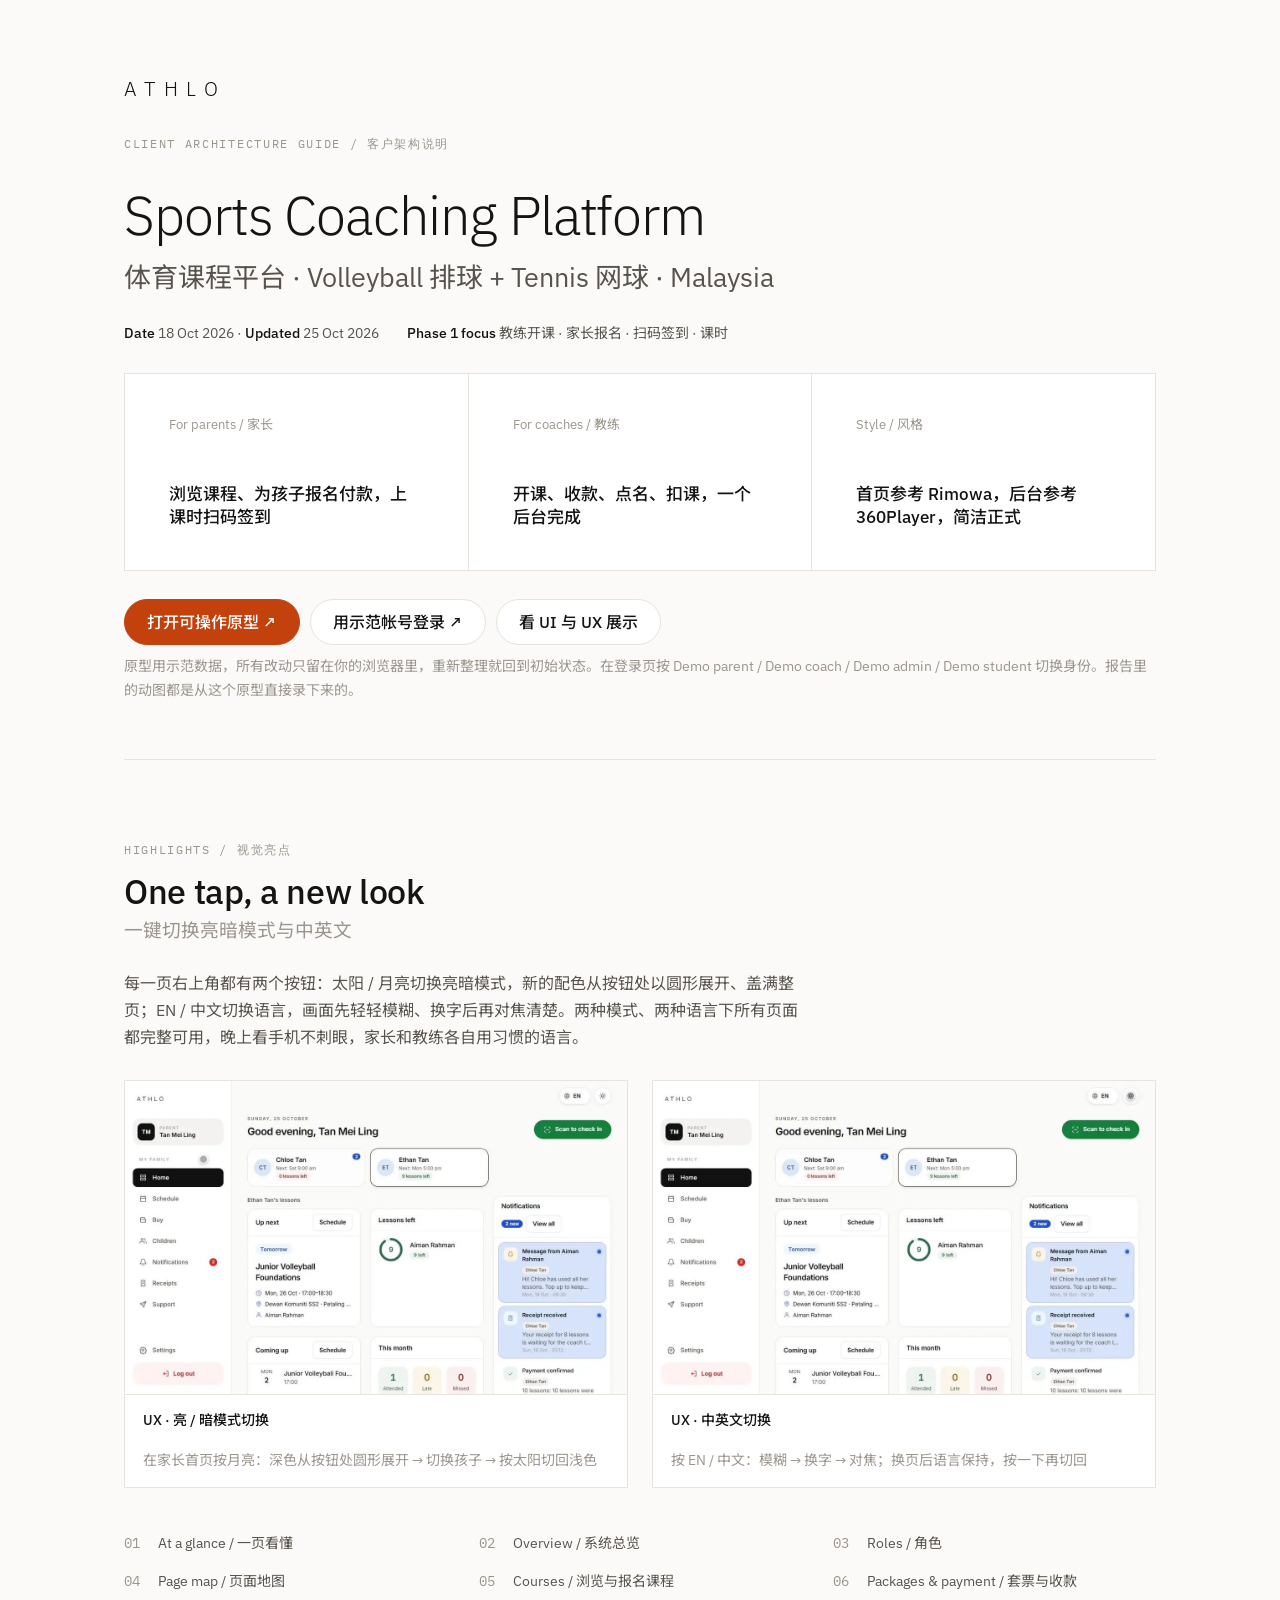
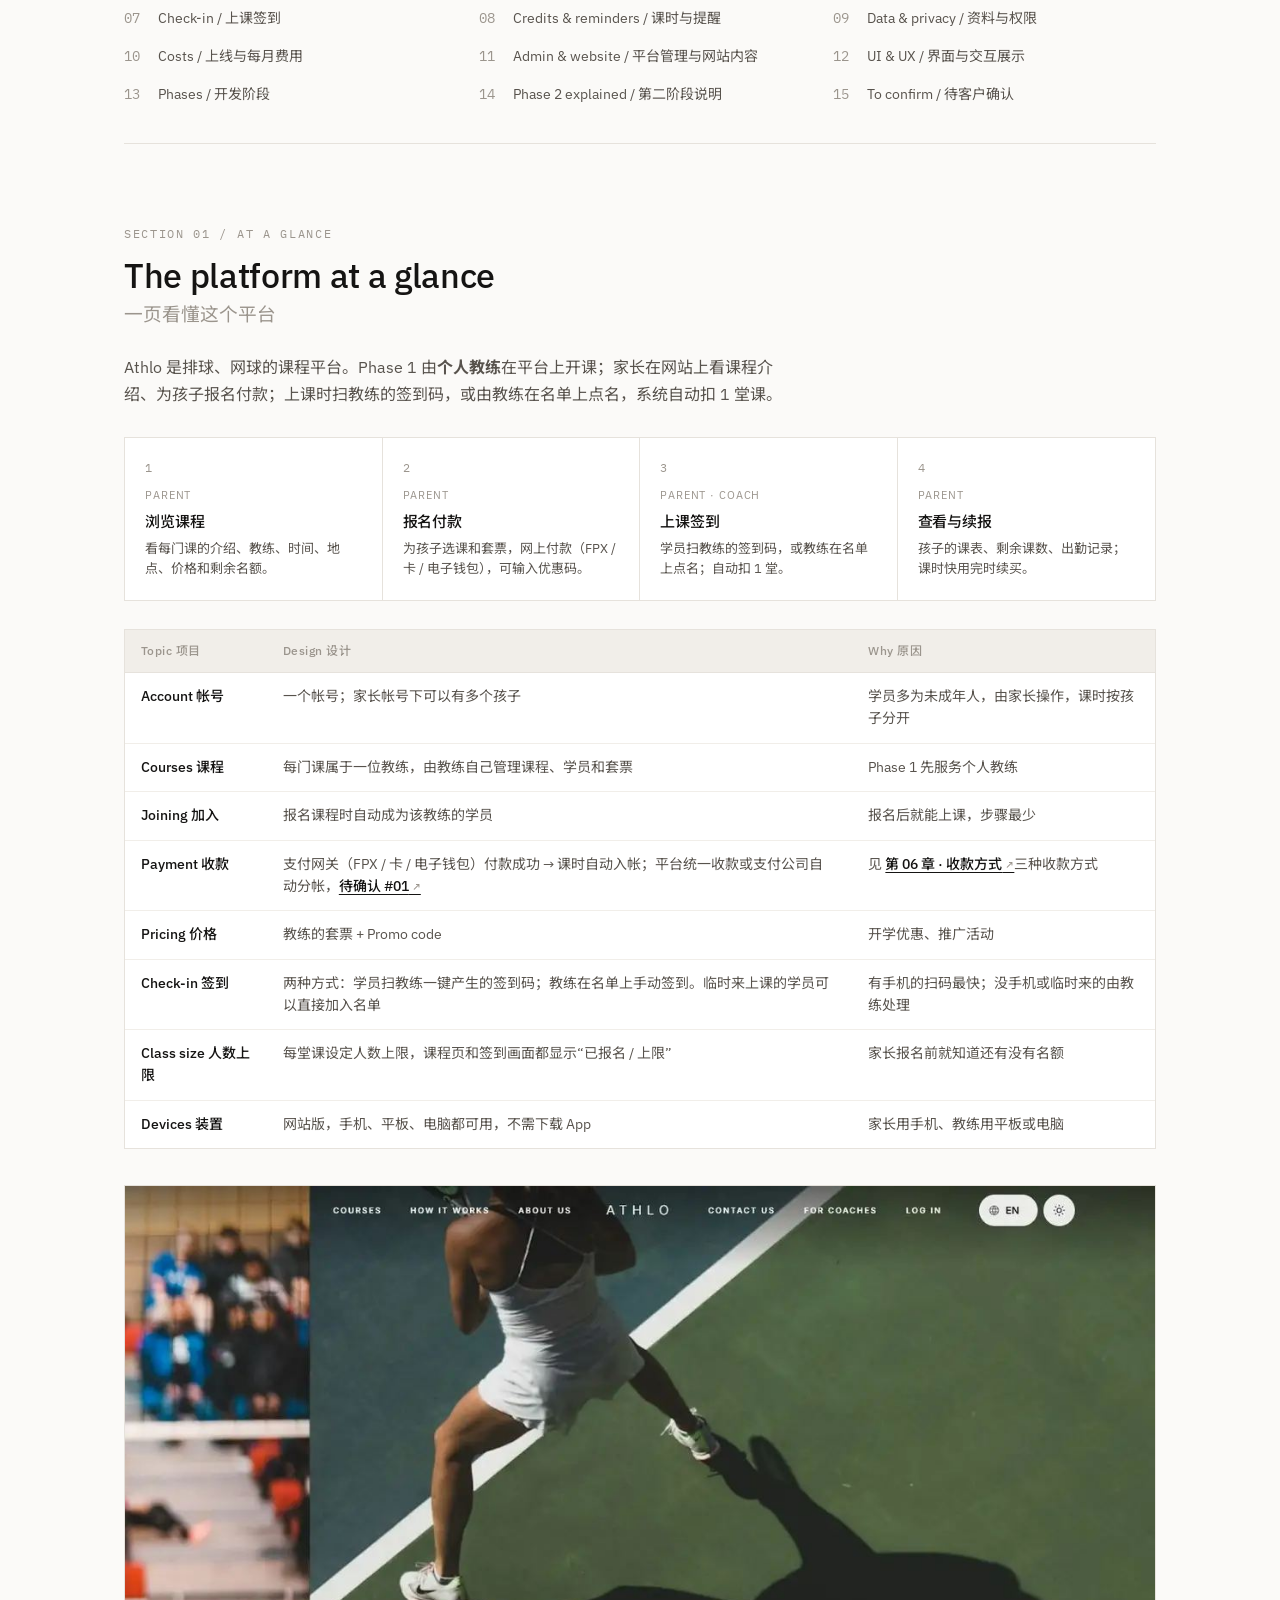
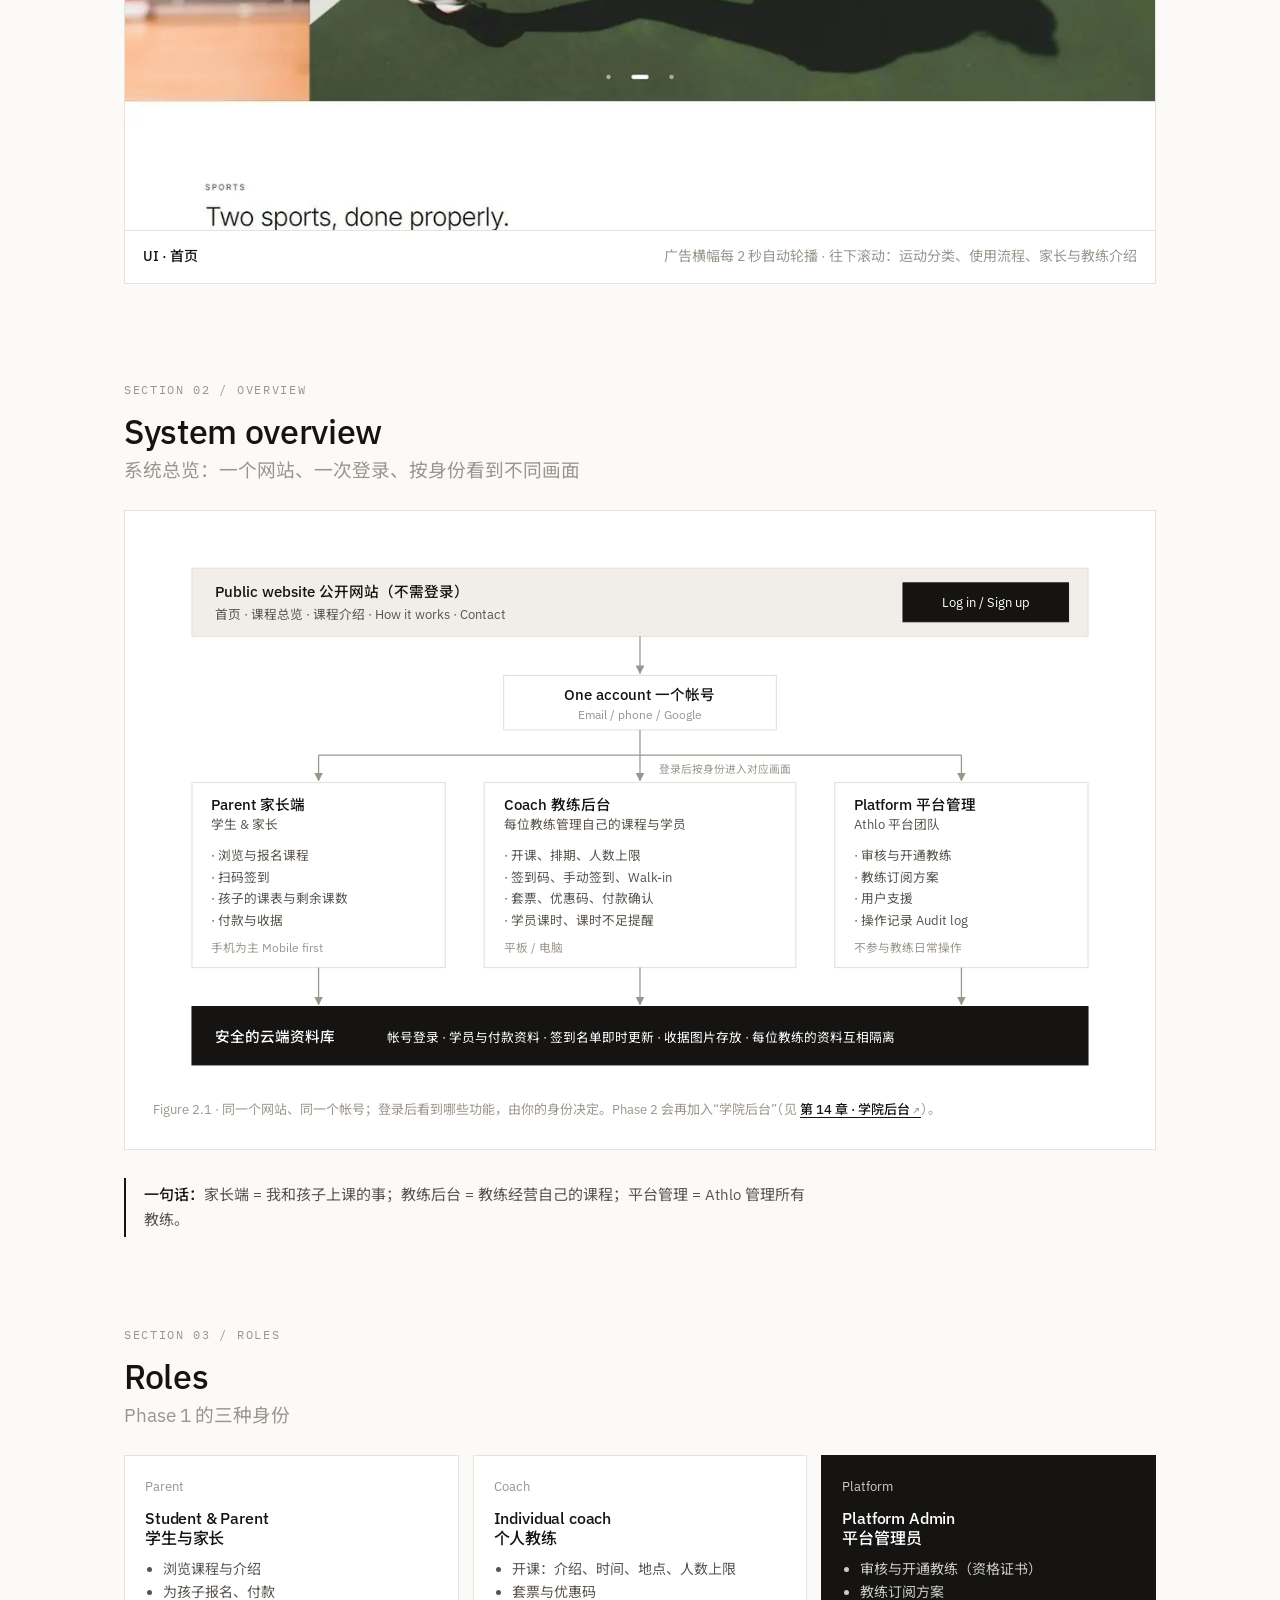
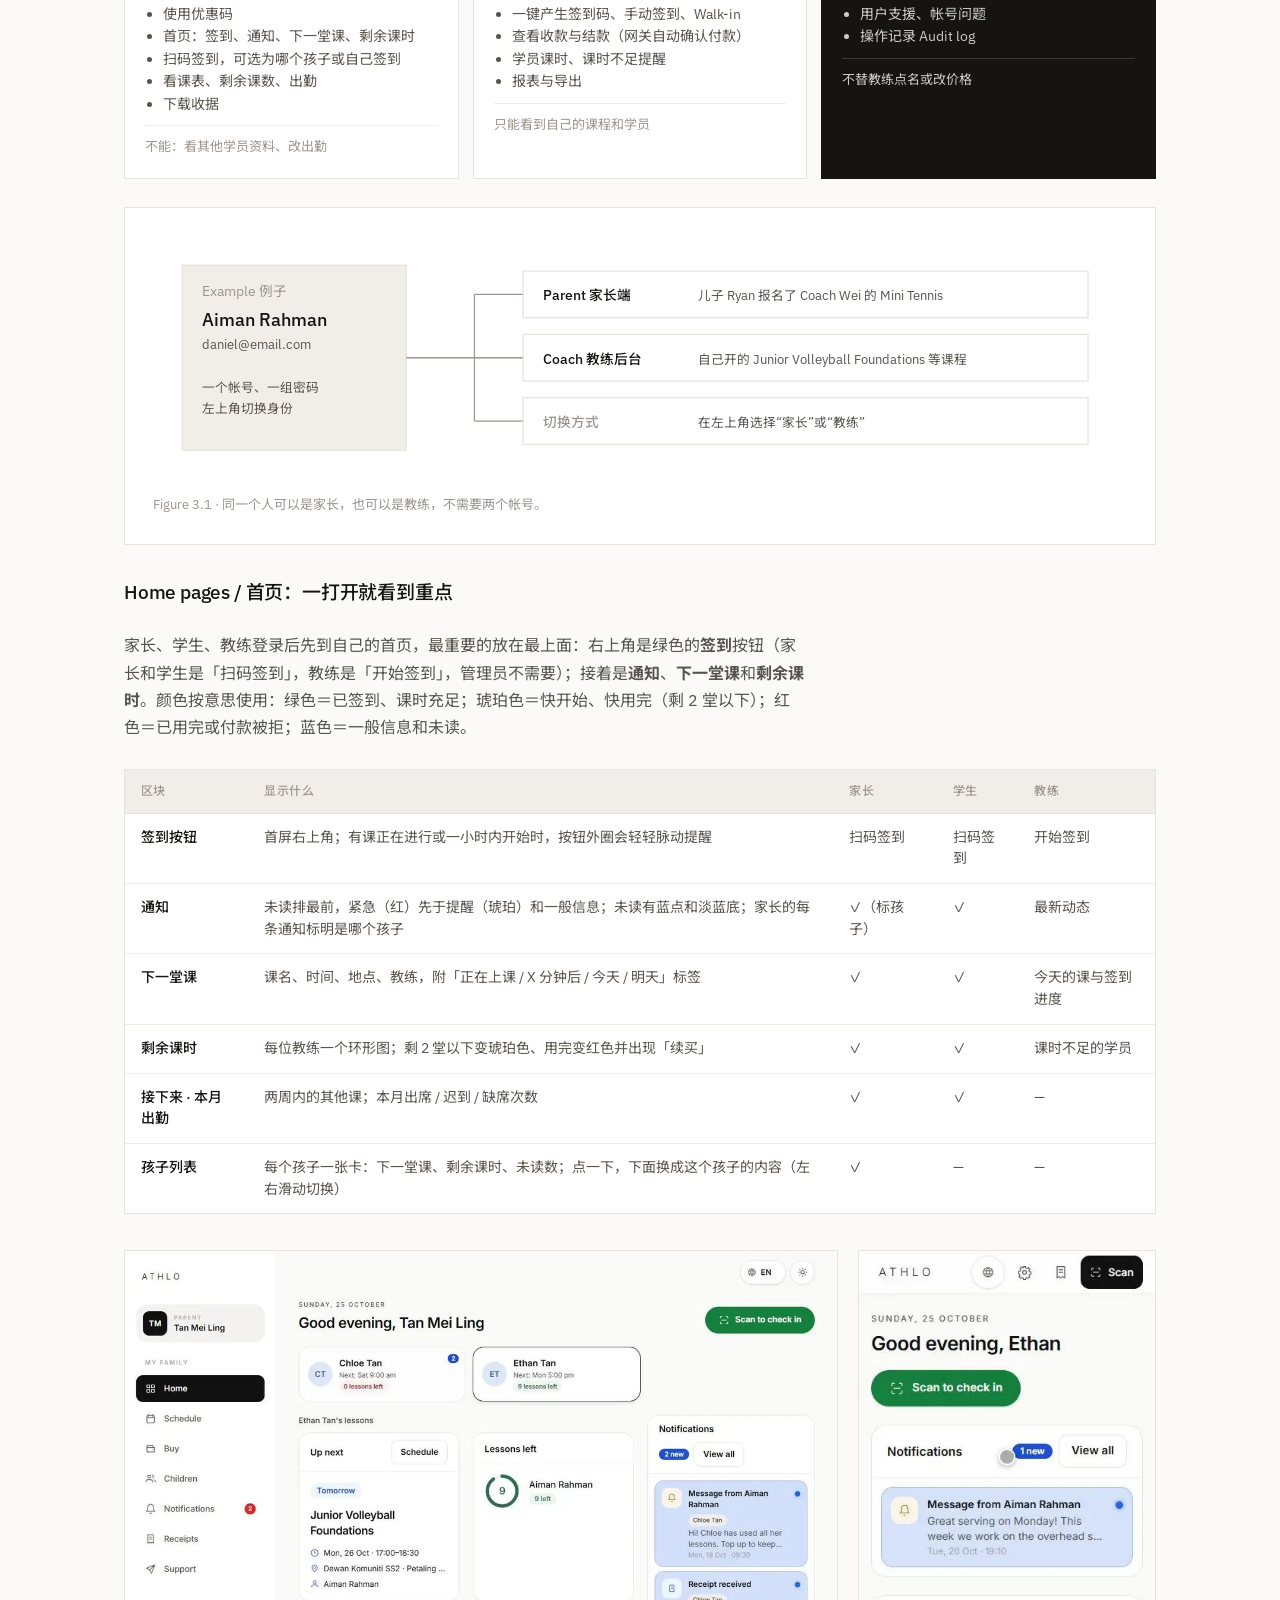
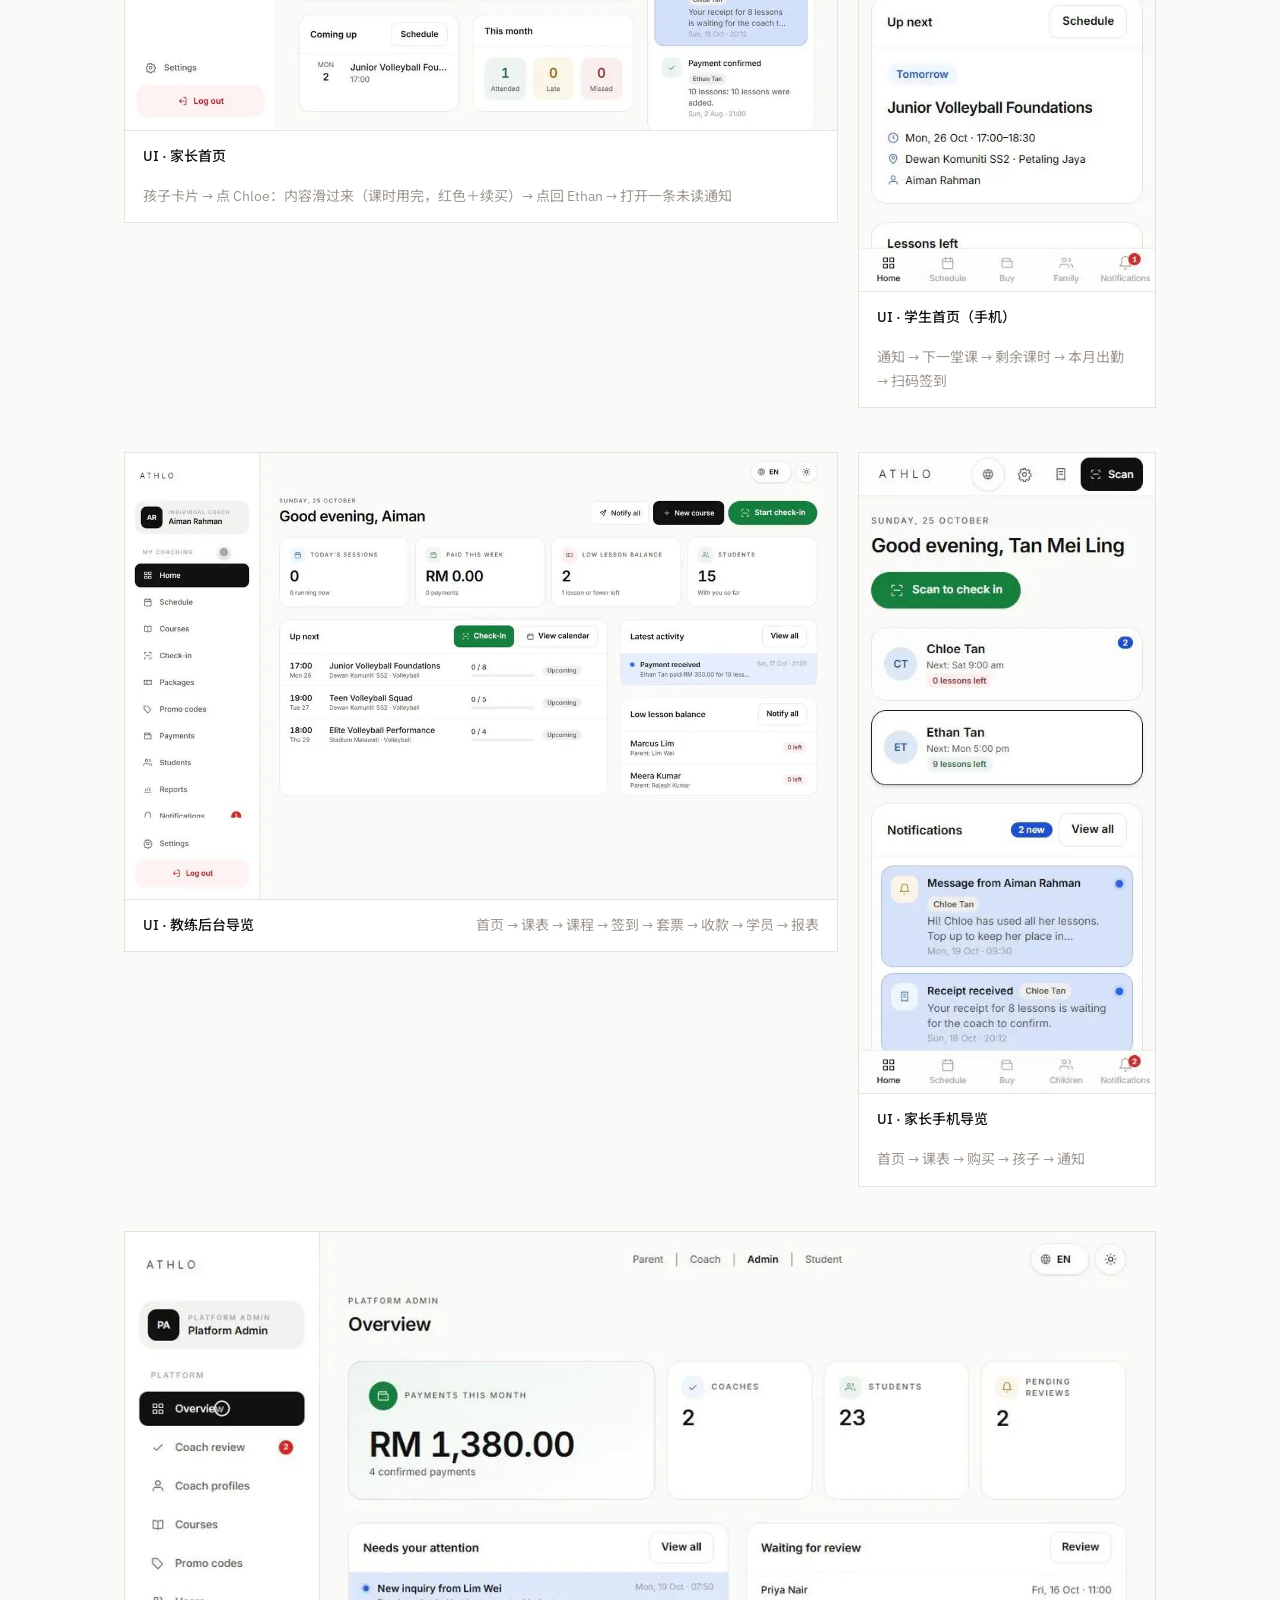
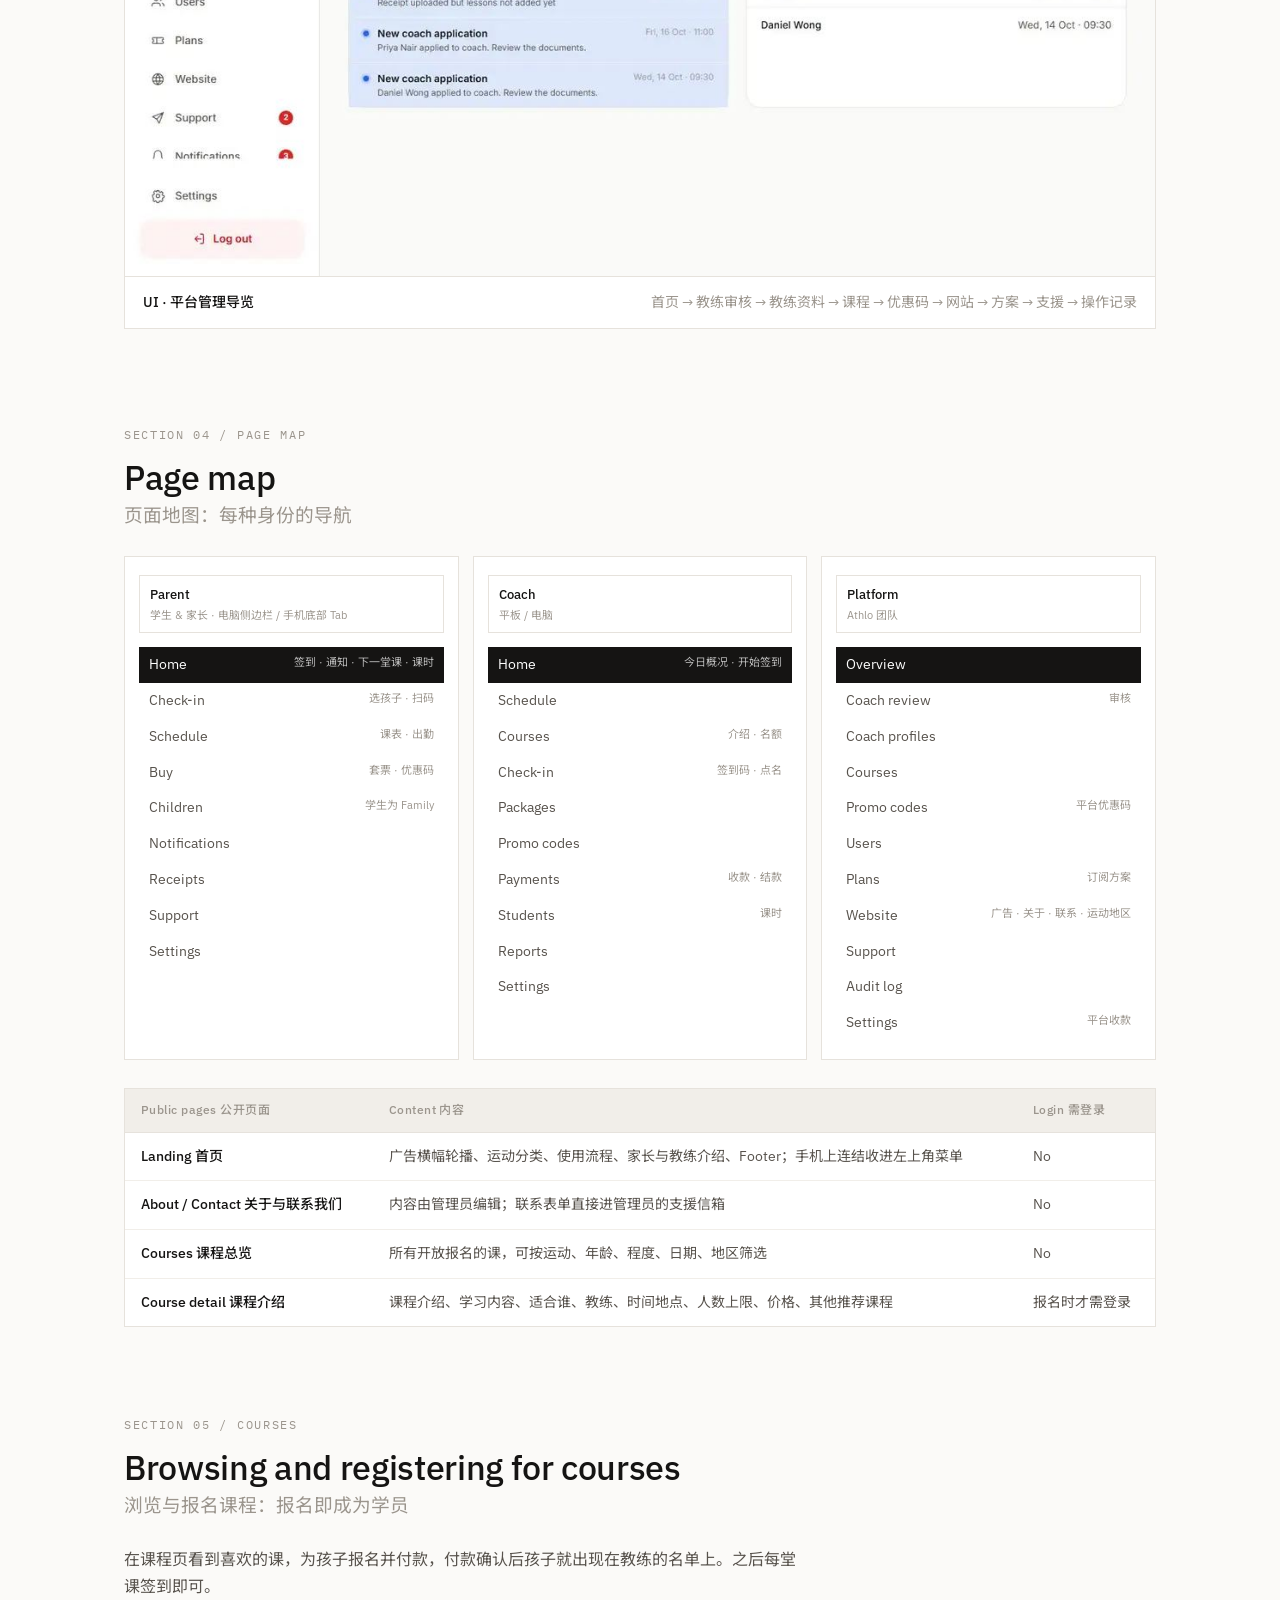
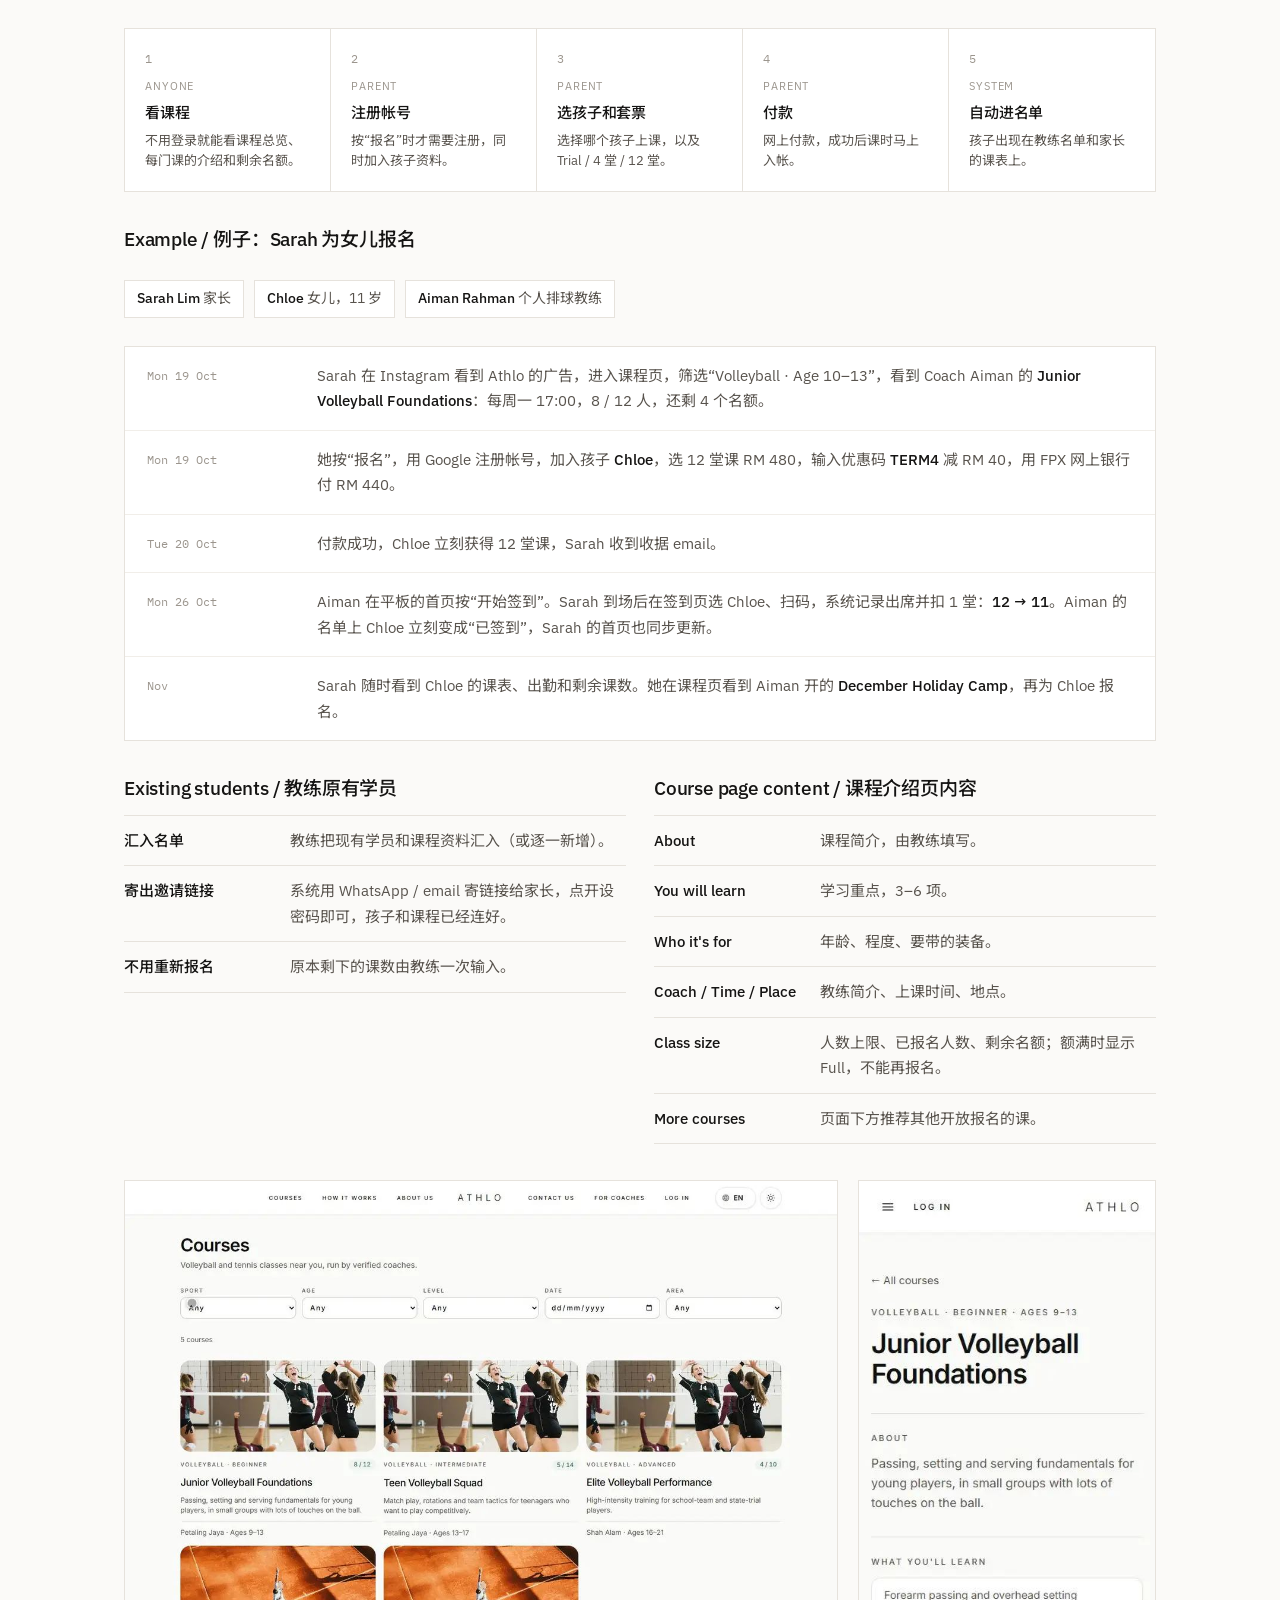
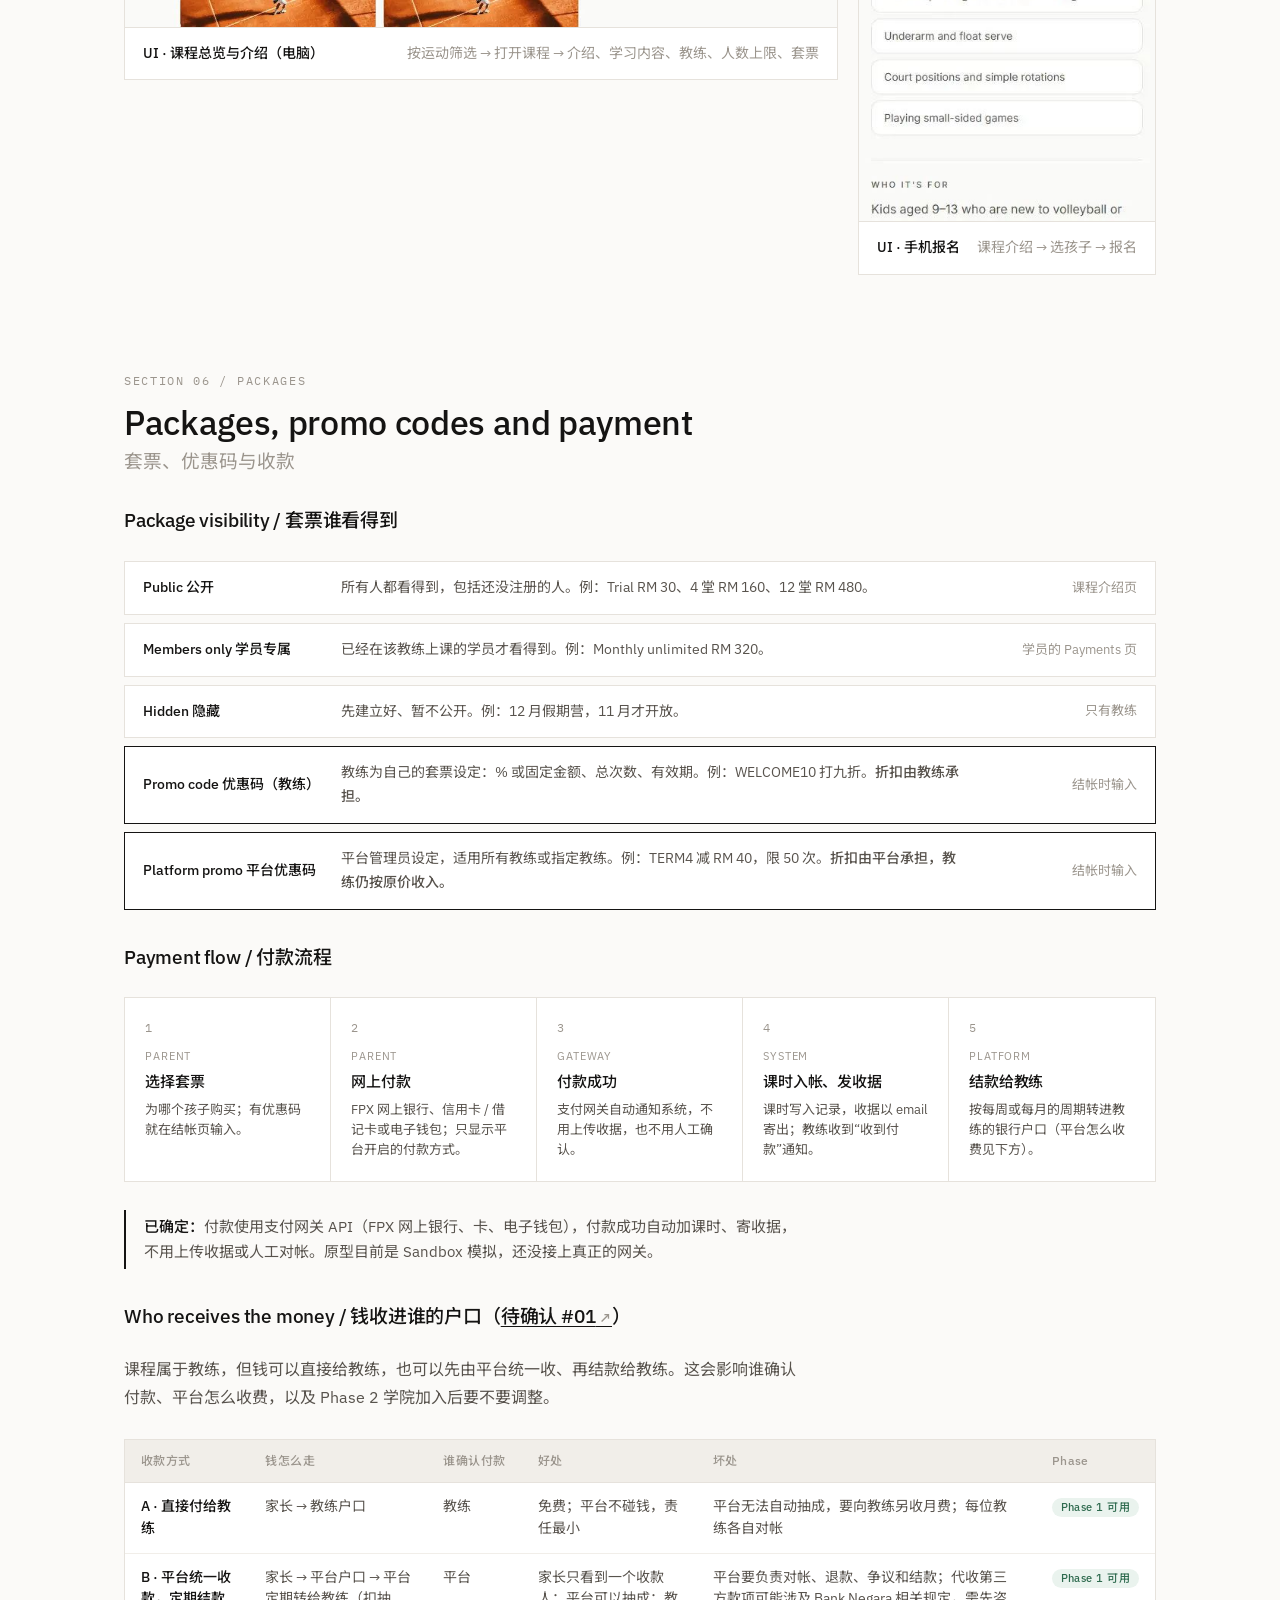
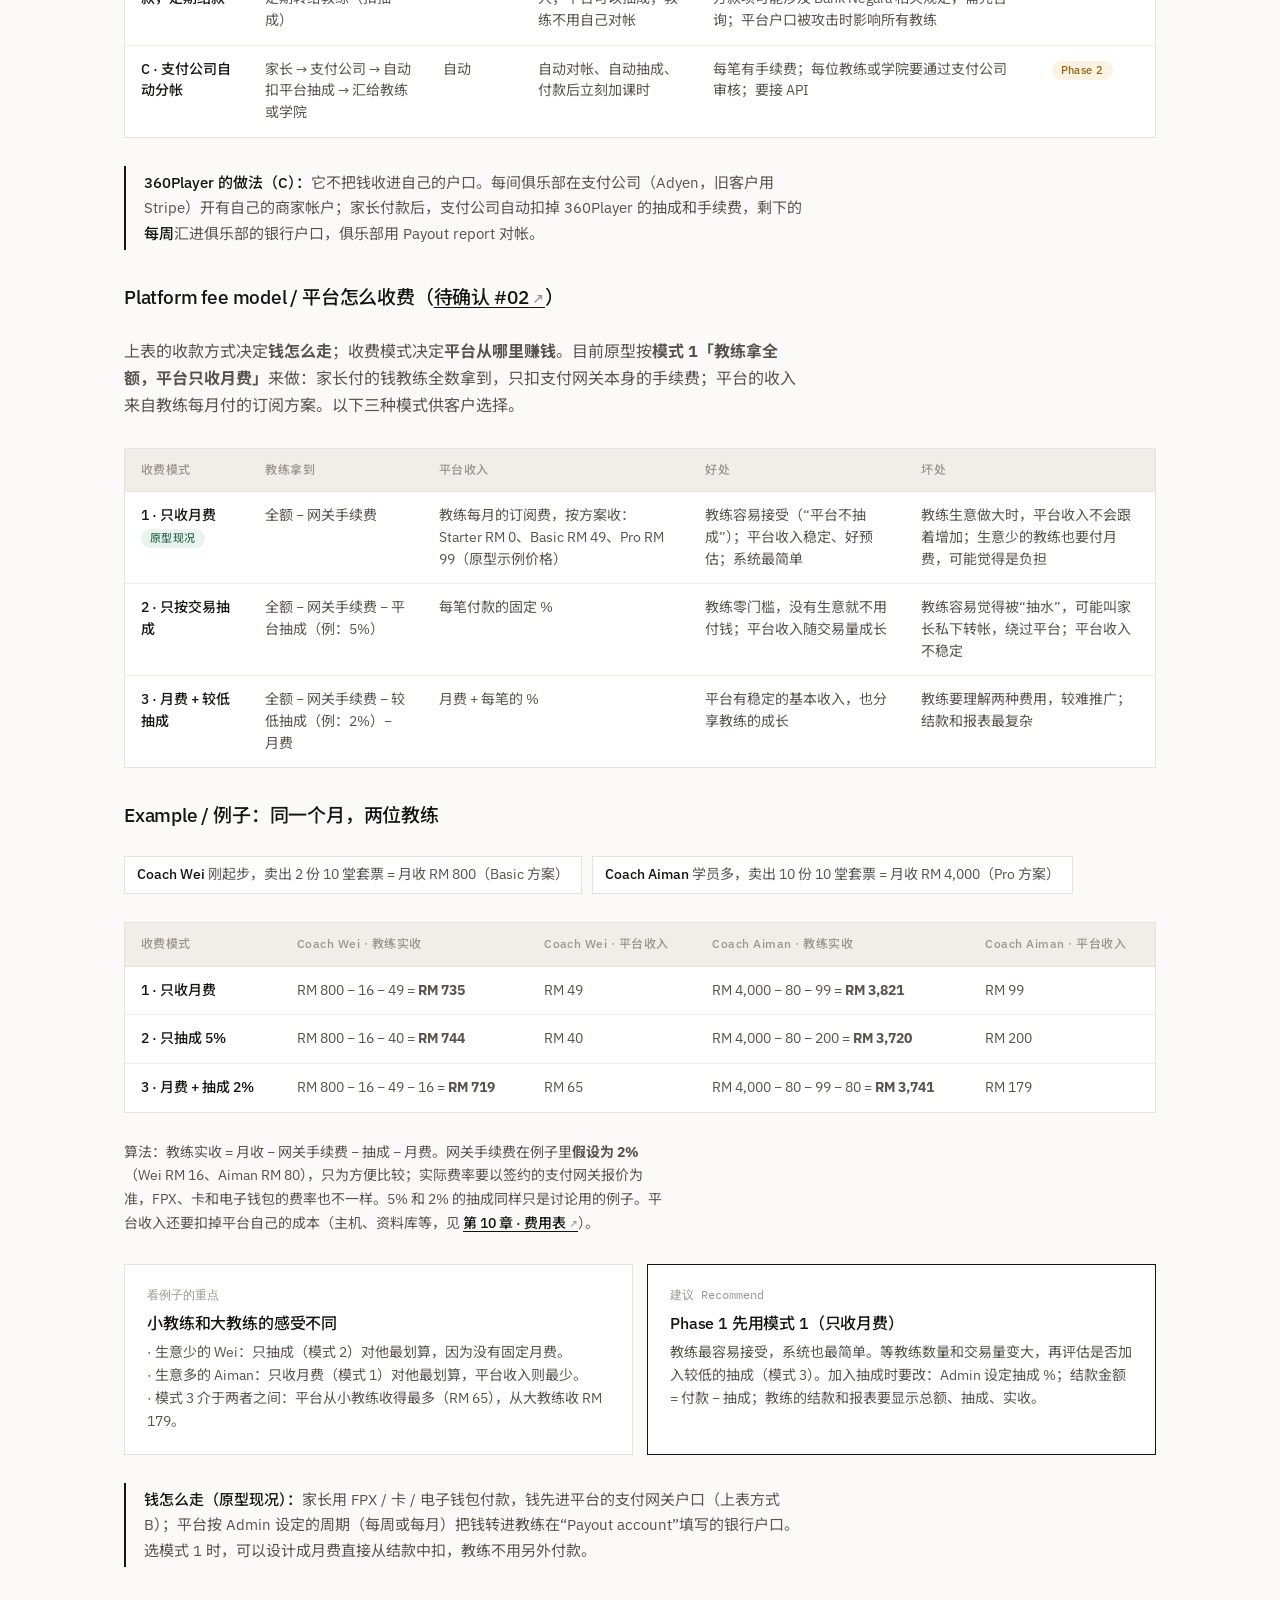
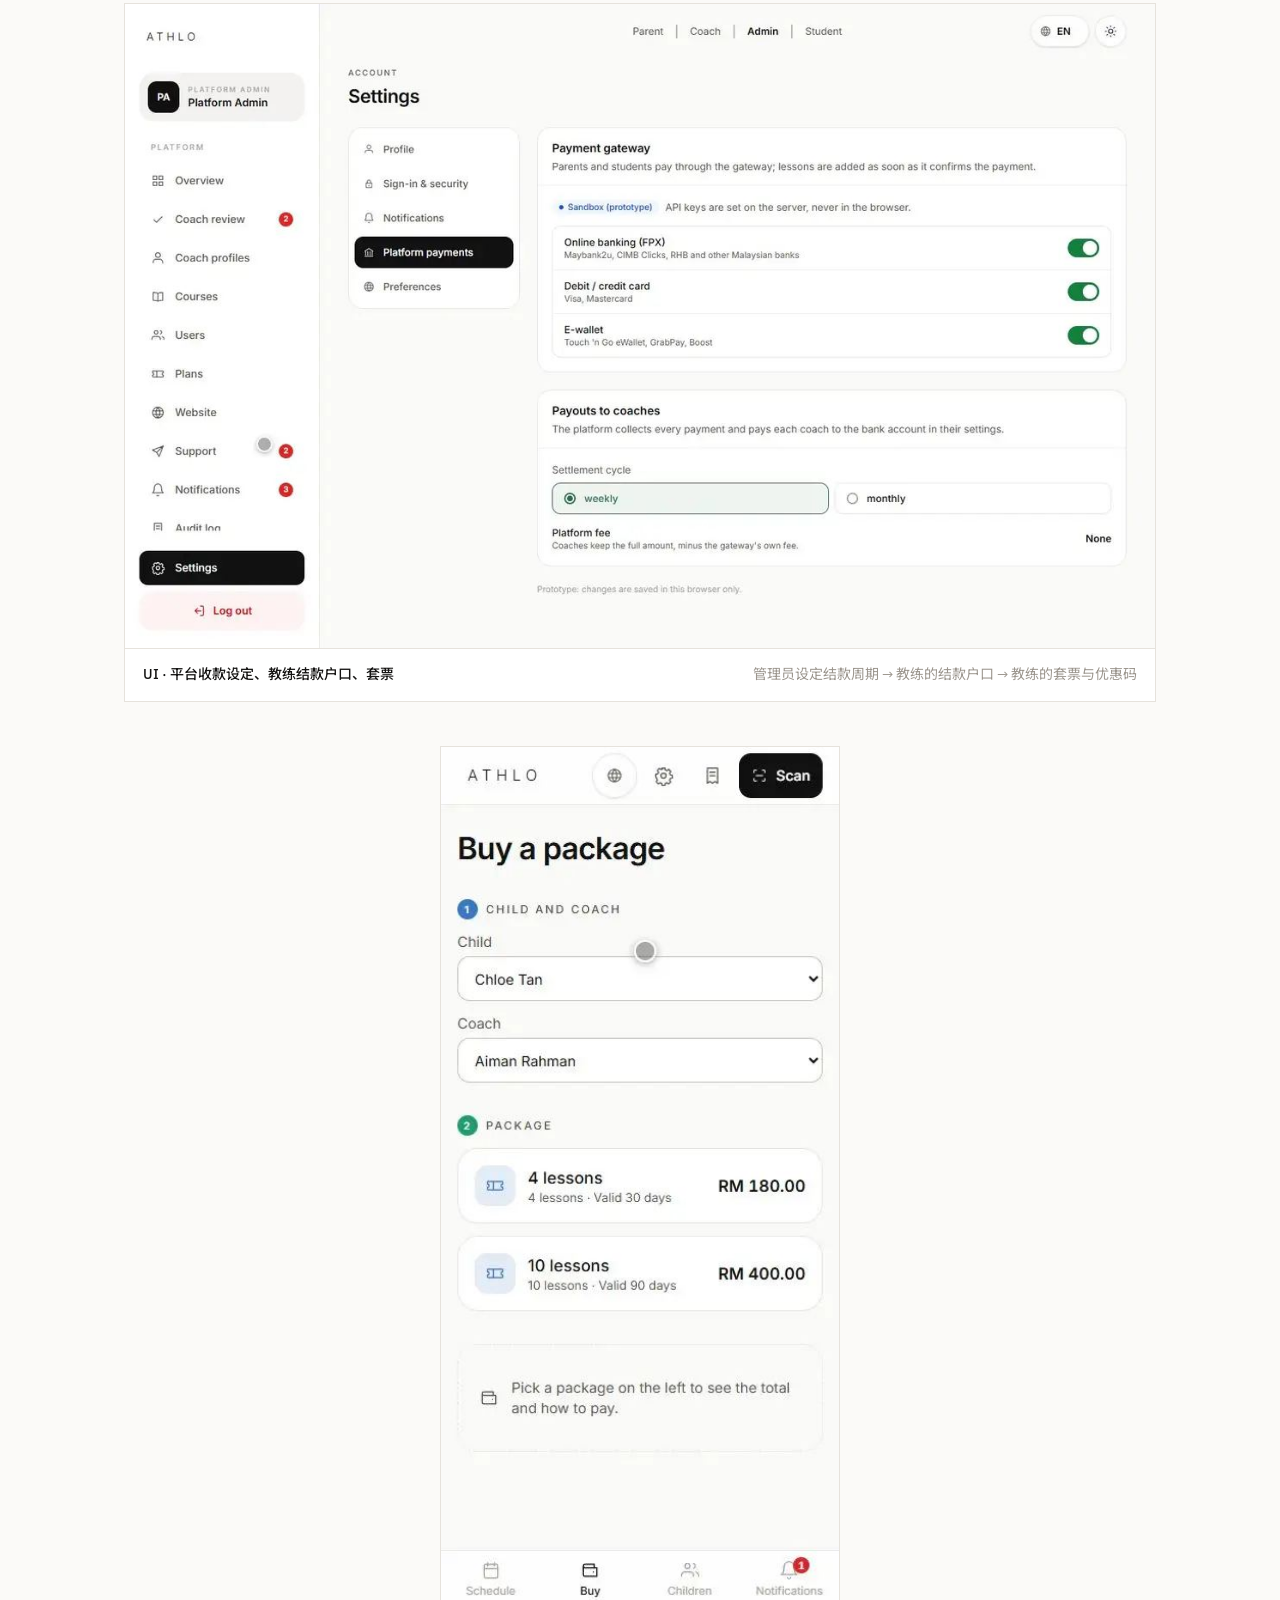
==== commit 7b3efa54: "Report: highlights first, homes, check-in, platform promo codes; audit fixes Co-Authored-By: Claude " ====
--- a/index.html
+++ b/index.html
@@ -278,6 +278,15 @@
   </div>
 </header>
 
+<section class="ch hl" id="highlights">
+  <div class="ch-head"><div class="eyebrow">Highlights / 视觉亮点</div><h2>One tap, a new look<small>一键切换亮暗模式与中英文</small></h2></div>
+  <p class="prose">每一页右上角都有两个按钮：太阳 / 月亮切换亮暗模式，新的配色从按钮处以圆形展开、盖满整页；EN / 中文切换语言，画面先轻轻模糊、换字后再对焦清楚。两种模式、两种语言下所有页面都完整可用，晚上看手机不刺眼，家长和教练各自用习惯的语言。</p>
+  <div class="ux-grid">
+    <figure class="shot clip"><img src="ux/poster/theme.jpg" data-anim="ux/theme.webp" alt="UX · 亮 / 暗模式切换" loading="lazy"><div class="shot-cap"><b>UX · 亮 / 暗模式切换</b><span>在家长首页按月亮：深色从按钮处圆形展开 → 切换孩子 → 按太阳切回浅色</span></div></figure>
+    <figure class="shot clip"><img src="ux/poster/language.jpg" data-anim="ux/language.webp" alt="UX · 中英文切换" loading="lazy"><div class="shot-cap"><b>UX · 中英文切换</b><span>按 EN / 中文：模糊 → 换字 → 对焦；换页后语言保持，按一下再切回</span></div></figure>
+  </div>
+</section>
+
 <nav class="toc" aria-label="Contents">
   <a href="#glance"><span>01</span>At a glance / 一页看懂</a>
   <a href="#overview"><span>02</span>Overview / 系统总览</a>
@@ -311,7 +320,7 @@
     <tr><td>Account 帐号</td><td>一个帐号；家长帐号下可以有多个孩子</td><td>学员多为未成年人，由家长操作，课时按孩子分开</td></tr>
     <tr><td>Courses 课程</td><td>每门课属于一位教练，由教练自己管理课程、学员和套票</td><td>Phase 1 先服务个人教练</td></tr>
     <tr><td>Joining 加入</td><td>报名课程时自动成为该教练的学员</td><td>报名后就能上课，步骤最少</td></tr>
-    <tr><td>Payment 收款</td><td>支付网关（FPX / 卡 / 电子钱包）付款成功 → 课时自动入帐；钱由平台统一收还是直接给教练，<a class="xref" href="#q01">待确认 #01</a></td><td>见 <a class="xref" href="#pay-modes">第 06 章 · 收款方式</a>三种收款方式</td></tr>
+    <tr><td>Payment 收款</td><td>支付网关（FPX / 卡 / 电子钱包）付款成功 → 课时自动入帐；平台统一收款或支付公司自动分帐，<a class="xref" href="#q01">待确认 #01</a></td><td>见 <a class="xref" href="#pay-modes">第 06 章 · 收款方式</a>三种收款方式</td></tr>
     <tr><td>Pricing 价格</td><td>教练的套票 + Promo code</td><td>开学优惠、推广活动</td></tr>
     <tr><td>Check-in 签到</td><td>两种方式：学员扫教练一键产生的签到码；教练在名单上手动签到。临时来上课的学员可以直接加入名单</td><td>有手机的扫码最快；没手机或临时来的由教练处理</td></tr>
     <tr><td>Class size 人数上限</td><td>每堂课设定人数上限，课程页和签到画面都显示“已报名 / 上限”</td><td>家长报名前就知道还有没有名额</td></tr>
@@ -376,15 +385,15 @@
 <section class="ch" id="roles">
   <div class="ch-head"><div class="eyebrow">Section 03 / Roles</div><h2>Roles<small>Phase 1 的三种身份</small></h2></div>
   <div class="roles" style="grid-template-columns:repeat(3,minmax(0,1fr))">
-    <div class="role"><div class="who">Parent</div><h4>Student &amp; Parent<br>学生与家长</h4><ul><li>浏览课程与介绍</li><li>为孩子报名、付款</li><li>使用优惠码</li><li>扫码签到</li><li>看课表、剩余课数、出勤</li><li>下载收据</li></ul><div class="no">不能：看其他学员资料、改出勤</div></div>
-    <div class="role"><div class="who">Coach</div><h4>Individual coach<br>个人教练</h4><ul><li>开课：介绍、时间、地点、人数上限</li><li>套票与优惠码</li><li>一键产生签到码、手动签到、Walk-in</li><li>确认付款（视收款方式）</li><li>学员课时、课时不足提醒</li><li>报表与导出</li></ul><div class="no">只能看到自己的课程和学员</div></div>
+    <div class="role"><div class="who">Parent</div><h4>Student &amp; Parent<br>学生与家长</h4><ul><li>浏览课程与介绍</li><li>为孩子报名、付款</li><li>使用优惠码</li><li>首页：签到、通知、下一堂课、剩余课时</li><li>扫码签到，可选为哪个孩子或自己签到</li><li>看课表、剩余课数、出勤</li><li>下载收据</li></ul><div class="no">不能：看其他学员资料、改出勤</div></div>
+    <div class="role"><div class="who">Coach</div><h4>Individual coach<br>个人教练</h4><ul><li>开课：介绍、时间、地点、人数上限</li><li>套票与优惠码</li><li>一键产生签到码、手动签到、Walk-in</li><li>查看收款与结款（网关自动确认付款）</li><li>学员课时、课时不足提醒</li><li>报表与导出</li></ul><div class="no">只能看到自己的课程和学员</div></div>
     <div class="role dark"><div class="who">Platform</div><h4>Platform Admin<br>平台管理员</h4><ul><li>审核与开通教练（资格证书）</li><li>教练订阅方案</li><li>用户支援、帐号问题</li><li>操作记录 Audit log</li></ul><div class="no">不替教练点名或改价格</div></div>
   </div>
   <figure class="fig">
     <svg viewBox="0 0 1000 250" role="img" aria-label="Example: one person can be a parent and a coach with the same account">
       <rect x="30" y="30" width="230" height="190" class="box2"/>
       <text x="50" y="62" font-size="14" class="t3">Example 例子</text>
-      <text x="50" y="92" font-size="18" font-weight="500">Daniel Chong</text>
+      <text x="50" y="92" font-size="18" font-weight="500">Aiman Rahman</text>
       <text x="50" y="116" font-size="13" class="t2">daniel@email.com</text>
       <text x="50" y="160" font-size="13" class="t2">一个帐号、一组密码</text>
       <text x="50" y="182" font-size="13" class="t2">左上角切换身份</text>
@@ -393,27 +402,40 @@
       <rect x="380" y="36" width="580" height="48" class="box"/>
       <text x="400" y="66" font-size="14" font-weight="500">Parent 家长端</text><text x="560" y="66" font-size="13" class="t2">儿子 Ryan 报名了 Coach Wei 的 Mini Tennis</text>
       <rect x="380" y="101" width="580" height="48" class="box"/>
-      <text x="400" y="131" font-size="14" font-weight="500">Coach 教练后台</text><text x="560" y="131" font-size="13" class="t2">自己开的 Junior Development 等 5 门课</text>
+      <text x="400" y="131" font-size="14" font-weight="500">Coach 教练后台</text><text x="560" y="131" font-size="13" class="t2">自己开的 Junior Volleyball Foundations 等课程</text>
       <rect x="380" y="166" width="580" height="48" class="box"/>
       <text x="400" y="196" font-size="14" font-weight="500" class="t3">切换方式</text><text x="560" y="196" font-size="13" class="t2">在左上角选择“家长”或“教练”</text>
     </svg>
     <figcaption>Figure 3.1 · 同一个人可以是家长，也可以是教练，不需要两个帐号。</figcaption>
   </figure>
-  <div class="clips"><figure class="shot clip"><img src="ux/poster/tour-coach.jpg" data-anim="ux/tour-coach.webp" alt="UI · 教练后台导览" loading="lazy"><div class="shot-cap"><b>UI · 教练后台导览</b><span>首页 → 课表 → 课程 → 签到 → 套票 → 收款 → 学员 → 报表</span></div></figure><figure class="shot clip phone"><img src="ux/poster/tour-parent.jpg" data-anim="ux/tour-parent.webp" alt="UI · 家长手机导览" loading="lazy"><div class="shot-cap"><b>UI · 家长手机导览</b><span>课表 → 购买 → 孩子 → 通知</span></div></figure></div>
-  <div class="clips"><figure class="shot clip"><img src="ux/poster/tour-admin.jpg" data-anim="ux/tour-admin.webp" alt="UI · 平台管理导览" loading="lazy"><div class="shot-cap"><b>UI · 平台管理导览</b><span>首页 → 教练审核 → 教练资料 → 课程 → 网站 → 方案 → 支援 → 操作记录</span></div></figure></div>
+  <h3 id="homes">Home pages / 首页：一打开就看到重点</h3>
+  <p class="prose">家长、学生、教练登录后先到自己的首页，最重要的放在最上面：右上角是绿色的<b>签到</b>按钮（家长和学生是「扫码签到」，教练是「开始签到」，管理员不需要）；接着是<b>通知</b>、<b>下一堂课</b>和<b>剩余课时</b>。颜色按意思使用：绿色＝已签到、课时充足；琥珀色＝快开始、快用完（剩 2 堂以下）；红色＝已用完或付款被拒；蓝色＝一般信息和未读。</p>
+  <div class="tbl"><table>
+    <tr><th>区块</th><th>显示什么</th><th>家长</th><th>学生</th><th>教练</th></tr>
+    <tr><td>签到按钮</td><td>首屏右上角；有课正在进行或一小时内开始时，按钮外圈会轻轻脉动提醒</td><td>扫码签到</td><td>扫码签到</td><td>开始签到</td></tr>
+    <tr><td>通知</td><td>未读排最前，紧急（红）先于提醒（琥珀）和一般信息；未读有蓝点和淡蓝底；家长的每条通知标明是哪个孩子</td><td>✓（标孩子）</td><td>✓</td><td>最新动态</td></tr>
+    <tr><td>下一堂课</td><td>课名、时间、地点、教练，附「正在上课 / X 分钟后 / 今天 / 明天」标签</td><td>✓</td><td>✓</td><td>今天的课与签到进度</td></tr>
+    <tr><td>剩余课时</td><td>每位教练一个环形图；剩 2 堂以下变琥珀色、用完变红色并出现「续买」</td><td>✓</td><td>✓</td><td>课时不足的学员</td></tr>
+    <tr><td>接下来 · 本月出勤</td><td>两周内的其他课；本月出席 / 迟到 / 缺席次数</td><td>✓</td><td>✓</td><td>—</td></tr>
+    <tr><td>孩子列表</td><td>每个孩子一张卡：下一堂课、剩余课时、未读数；点一下，下面换成这个孩子的内容（左右滑动切换）</td><td>✓</td><td>—</td><td>—</td></tr>
+  </table></div>
+  <div class="clips"><figure class="shot clip"><img src="ux/poster/home-parent.jpg" data-anim="ux/home-parent.webp" alt="UI · 家长首页" loading="lazy"><div class="shot-cap"><b>UI · 家长首页</b><span>孩子卡片 → 点 Chloe：内容滑过来（课时用完，红色＋续买）→ 点回 Ethan → 打开一条未读通知</span></div></figure><figure class="shot clip phone"><img src="ux/poster/home-student.jpg" data-anim="ux/home-student.webp" alt="UI · 学生首页（手机）" loading="lazy"><div class="shot-cap"><b>UI · 学生首页（手机）</b><span>通知 → 下一堂课 → 剩余课时 → 本月出勤 → 扫码签到</span></div></figure></div>
+  <div class="clips"><figure class="shot clip"><img src="ux/poster/tour-coach.jpg" data-anim="ux/tour-coach.webp" alt="UI · 教练后台导览" loading="lazy"><div class="shot-cap"><b>UI · 教练后台导览</b><span>首页 → 课表 → 课程 → 签到 → 套票 → 收款 → 学员 → 报表</span></div></figure><figure class="shot clip phone"><img src="ux/poster/tour-parent.jpg" data-anim="ux/tour-parent.webp" alt="UI · 家长手机导览" loading="lazy"><div class="shot-cap"><b>UI · 家长手机导览</b><span>首页 → 课表 → 购买 → 孩子 → 通知</span></div></figure></div>
+  <div class="clips"><figure class="shot clip"><img src="ux/poster/tour-admin.jpg" data-anim="ux/tour-admin.webp" alt="UI · 平台管理导览" loading="lazy"><div class="shot-cap"><b>UI · 平台管理导览</b><span>首页 → 教练审核 → 教练资料 → 课程 → 优惠码 → 网站 → 方案 → 支援 → 操作记录</span></div></figure></div>
 </section>
 
 <!-- 04 -->
 <section class="ch" id="pages">
   <div class="ch-head"><div class="eyebrow">Section 04 / Page map</div><h2>Page map<small>页面地图：每种身份的导航</small></h2></div>
   <div class="navs" style="grid-template-columns:repeat(3,minmax(0,1fr))">
-    <div class="nav"><div class="ws">Parent<small>学生 &amp; 家长 · 手机底部 Tab</small></div><ol><li>Home<i>扫码 · 今日课</i></li><li>Courses<i>浏览 · 报名</i></li><li>Schedule</li><li>Payments<i>套票 · 收据</i></li><li>Attendance</li><li>My children</li><li>Account</li></ol></div>
-    <div class="nav"><div class="ws">Coach<small>平板 / 电脑</small></div><ol><li>Home<i>今日概况</i></li><li>Courses<i>介绍 · 名额</i></li><li>Sessions</li><li>Attendance<i>签到</i></li><li>Students<i>课时</i></li><li>Packages<i>优惠码</i></li><li>Payments<i>待确认</i></li><li>Reports</li><li>Settings</li></ol></div>
-    <div class="nav"><div class="ws">Platform<small>Athlo 团队</small></div><ol><li>Overview</li><li>Coaches<i>审核</i></li><li>Users</li><li>Subscriptions</li><li>Support</li><li>Audit log</li><li>Settings</li></ol></div>
+    <div class="nav"><div class="ws">Parent<small>学生 &amp; 家长 · 电脑侧边栏 / 手机底部 Tab</small></div><ol><li>Home<i>签到 · 通知 · 下一堂课 · 课时</i></li><li>Check-in<i>选孩子 · 扫码</i></li><li>Schedule<i>课表 · 出勤</i></li><li>Buy<i>套票 · 优惠码</i></li><li>Children<i>学生为 Family</i></li><li>Notifications</li><li>Receipts</li><li>Support</li><li>Settings</li></ol></div>
+    <div class="nav"><div class="ws">Coach<small>平板 / 电脑</small></div><ol><li>Home<i>今日概况 · 开始签到</i></li><li>Schedule</li><li>Courses<i>介绍 · 名额</i></li><li>Check-in<i>签到码 · 点名</i></li><li>Packages</li><li>Promo codes</li><li>Payments<i>收款 · 结款</i></li><li>Students<i>课时</i></li><li>Reports</li><li>Settings</li></ol></div>
+    <div class="nav"><div class="ws">Platform<small>Athlo 团队</small></div><ol><li>Overview</li><li>Coach review<i>审核</i></li><li>Coach profiles</li><li>Courses</li><li>Promo codes<i>平台优惠码</i></li><li>Users</li><li>Plans<i>订阅方案</i></li><li>Website<i>广告 · 关于 · 联系 · 运动地区</i></li><li>Support</li><li>Audit log</li><li>Settings<i>平台收款</i></li></ol></div>
   </div>
   <div class="tbl"><table>
     <tr><th>Public pages 公开页面</th><th>Content 内容</th><th>Login 需登录</th></tr>
-    <tr><td>Landing 首页</td><td>全屏大图、运动分类、使用流程、家长与教练介绍、Footer</td><td>No</td></tr>
+    <tr><td>Landing 首页</td><td>广告横幅轮播、运动分类、使用流程、家长与教练介绍、Footer；手机上连结收进左上角菜单</td><td>No</td></tr>
+    <tr><td>About / Contact 关于与联系我们</td><td>内容由管理员编辑；联系表单直接进管理员的支援信箱</td><td>No</td></tr>
     <tr><td>Courses 课程总览</td><td>所有开放报名的课，可按运动、年龄、程度、日期、地区筛选</td><td>No</td></tr>
     <tr><td>Course detail 课程介绍</td><td>课程介绍、学习内容、适合谁、教练、时间地点、人数上限、价格、其他推荐课程</td><td>报名时才需登录</td></tr>
   </table></div>
@@ -431,13 +453,13 @@
     <div class="step"><div class="n">5</div><div class="who">System</div><h4>自动进名单</h4><p>孩子出现在教练名单和家长的课表上。</p></div>
   </div>
   <h3>Example / 例子：Sarah 为女儿报名</h3>
-  <div class="cast"><span><b>Sarah Lim</b> 家长</span><span><b>Chloe</b> 女儿，11 岁</span><span><b>Daniel Chong</b> 个人排球教练</span></div>
+  <div class="cast"><span><b>Sarah Lim</b> 家长</span><span><b>Chloe</b> 女儿，11 岁</span><span><b>Aiman Rahman</b> 个人排球教练</span></div>
   <div class="story">
-    <div class="s"><div class="when">Mon 19 Oct</div><div>Sarah 在 Instagram 看到 Athlo 的广告，进入课程页，筛选“Volleyball · Age 10–13”，看到 Coach Daniel 的 <b>Junior Development</b>：每周六 10:00，13 / 16 人，还剩 3 个名额。</div></div>
+    <div class="s"><div class="when">Mon 19 Oct</div><div>Sarah 在 Instagram 看到 Athlo 的广告，进入课程页，筛选“Volleyball · Age 10–13”，看到 Coach Aiman 的 <b>Junior Volleyball Foundations</b>：每周一 17:00，8 / 12 人，还剩 4 个名额。</div></div>
     <div class="s"><div class="when">Mon 19 Oct</div><div>她按“报名”，用 Google 注册帐号，加入孩子 <b>Chloe</b>，选 12 堂课 RM 480，输入优惠码 <b>TERM4</b> 减 RM 40，用 FPX 网上银行付 RM 440。</div></div>
     <div class="s"><div class="when">Tue 20 Oct</div><div>付款成功，Chloe 立刻获得 12 堂课，Sarah 收到收据 email。</div></div>
-    <div class="s"><div class="when">Sat 24 Oct</div><div>Daniel 在平板按“Start check-in”。Sarah 到场后扫码、勾选 Chloe，系统记录出席并扣 1 堂：<b>12 → 11</b>。Daniel 的名单上 Chloe 立刻变成“已签到”。</div></div>
-    <div class="s"><div class="when">Nov</div><div>Sarah 随时看到 Chloe 的课表、出勤和剩余课数。她在课程页看到 Daniel 开的 <b>December Holiday Camp</b>，再为 Chloe 报名。</div></div>
+    <div class="s"><div class="when">Mon 26 Oct</div><div>Aiman 在平板的首页按“开始签到”。Sarah 到场后在签到页选 Chloe、扫码，系统记录出席并扣 1 堂：<b>12 → 11</b>。Aiman 的名单上 Chloe 立刻变成“已签到”，Sarah 的首页也同步更新。</div></div>
+    <div class="s"><div class="when">Nov</div><div>Sarah 随时看到 Chloe 的课表、出勤和剩余课数。她在课程页看到 Aiman 开的 <b>December Holiday Camp</b>，再为 Chloe 报名。</div></div>
   </div>
   <div class="two">
     <div>
@@ -471,7 +493,8 @@
     <div class="tier"><b>Public 公开</b><span>所有人都看得到，包括还没注册的人。例：Trial RM 30、4 堂 RM 160、12 堂 RM 480。</span><em>课程介绍页</em></div>
     <div class="tier"><b>Members only 学员专属</b><span>已经在该教练上课的学员才看得到。例：Monthly unlimited RM 320。</span><em>学员的 Payments 页</em></div>
     <div class="tier"><b>Hidden 隐藏</b><span>先建立好、暂不公开。例：12 月假期营，11 月才开放。</span><em>只有教练</em></div>
-    <div class="tier top" id="promo"><b>Promo code 优惠码</b><span>% 或固定金额；可限定套票、总次数、每人次数和有效期。例：TERM4 减 RM 40，限 50 次。</span><em>结帐时输入</em></div>
+    <div class="tier top" id="promo"><b>Promo code 优惠码（教练）</b><span>教练为自己的套票设定：% 或固定金额、总次数、有效期。例：WELCOME10 打九折。<b>折扣由教练承担。</b></span><em>结帐时输入</em></div>
+    <div class="tier top"><b>Platform promo 平台优惠码</b><span>平台管理员设定，适用所有教练或指定教练。例：TERM4 减 RM 40，限 50 次。<b>折扣由平台承担，教练仍按原价收入。</b></span><em>结帐时输入</em></div>
   </div>
   <h3>Payment flow / 付款流程</h3>
   <div class="steps" style="--n:5">
@@ -481,7 +504,7 @@
     <div class="step"><div class="n">4</div><div class="who">System</div><h4>课时入帐、发收据</h4><p>课时写入记录，收据以 email 寄出；教练收到“收到付款”通知。</p></div>
     <div class="step"><div class="n">5</div><div class="who">Platform</div><h4>结款给教练</h4><p>按每周或每月的周期转进教练的银行户口（平台怎么收费见下方）。</p></div>
   </div>
-  <div class="note"><b>原型现况（25 Oct 2026）：</b>付款画面已改为 Payment Gateway（FPX / 卡 / 电子钱包），目前是 Sandbox 模拟，还没接上真正的网关。下方的 DuitNow QR 做法比较保留作参考。</div>
+  <div class="note"><b>已确定：</b>付款使用支付网关 API（FPX 网上银行、卡、电子钱包），付款成功自动加课时、寄收据，不用上传收据或人工对帐。原型目前是 Sandbox 模拟，还没接上真正的网关。</div>
 
   <h3 id="pay-modes">Who receives the money / 钱收进谁的户口（<a class="xref" href="#q01">待确认 #01</a>）</h3>
   <p class="prose">课程属于教练，但钱可以直接给教练，也可以先由平台统一收、再结款给教练。这会影响谁确认付款、平台怎么收费，以及 Phase 2 学院加入后要不要调整。</p>
@@ -492,10 +515,6 @@
     <tr><td>C · 支付公司自动分帐</td><td>家长 → 支付公司 → 自动扣平台抽成 → 汇给教练或学院</td><td>自动</td><td>自动对帐、自动抽成、付款后立刻加课时</td><td>每笔有手续费；每位教练或学院要通过支付公司审核；要接 API</td><td><span class="b p2">Phase 2</span></td></tr>
   </table></div>
   <div class="note"><b>360Player 的做法（C）：</b>它不把钱收进自己的户口。每间俱乐部在支付公司（Adyen，旧客户用 Stripe）开有自己的商家帐户；家长付款后，支付公司自动扣掉 360Player 的抽成和手续费，剩下的<b>每周</b>汇进俱乐部的银行户口，俱乐部用 Payout report 对帐。</div>
-  <div class="ex">
-    <div class="exc"><div class="q">Path 1 · Phase 1 用 A</div><h4>先让钱直接给教练</h4><p>平台向教练收月费。Phase 2 学院加入后，学院同样直接收款；需要按交易抽成时再改用 C。</p></div>
-    <div class="exc"><div class="q">Path 2 · Phase 1 用 B</div><h4>先由平台统一收款</h4><p>平台定期结款给教练。Phase 2 学院加入后，结款对象多了学院；交易量变大时改用 C，减少人工结款。</p></div>
-  </div>
 
   <h3 id="fee-model">Platform fee model / 平台怎么收费（<a class="xref" href="#q02">待确认 #02</a>）</h3>
   <p class="prose">上表的收款方式决定<b>钱怎么走</b>；收费模式决定<b>平台从哪里赚钱</b>。目前原型按<b>模式 1「教练拿全额，平台只收月费」</b>来做：家长付的钱教练全数拿到，只扣支付网关本身的手续费；平台的收入来自教练每月付的订阅方案。以下三种模式供客户选择。</p>
@@ -518,34 +537,9 @@
     <div class="exc"><div class="q">看例子的重点</div><h4>小教练和大教练的感受不同</h4><p>· 生意少的 Wei：只抽成（模式 2）对他最划算，因为没有固定月费。<br>· 生意多的 Aiman：只收月费（模式 1）对他最划算，平台收入则最少。<br>· 模式 3 介于两者之间：平台从小教练收得最多（RM 65），从大教练收 RM 179。</p></div>
     <div class="exc" style="border-color:var(--strong)"><div class="q">建议 Recommend</div><h4>Phase 1 先用模式 1（只收月费）</h4><p>教练最容易接受，系统也最简单。等教练数量和交易量变大，再评估是否加入较低的抽成（模式 3）。加入抽成时要改：Admin 设定抽成 %；结款金额 = 付款 − 抽成；教练的结款和报表要显示总额、抽成、实收。</p></div>
   </div>
-  <div class="note"><b>钱怎么走（原型现况）：</b>家长用 FPX / 卡 / 电子钱包付款，钱先进平台的支付网关户口（上表方式 B）；平台按 Admin 设定的周期（每周或每月）把钱转进教练在“Payout account”填写的银行户口。选模式 1 时，可以设计成月费直接从结款中扣，教练不用另外付款。如果改选方式 A（钱直接给教练），平台就要另外向教练收月费（例如每月自动扣卡），并要处理逾期未付。</div>
+  <div class="note"><b>钱怎么走（原型现况）：</b>家长用 FPX / 卡 / 电子钱包付款，钱先进平台的支付网关户口（上表方式 B）；平台按 Admin 设定的周期（每周或每月）把钱转进教练在“Payout account”填写的银行户口。选模式 1 时，可以设计成月费直接从结款中扣，教练不用另外付款。</div>
   <div class="clips"><figure class="shot clip"><img src="ux/poster/admin-payments.jpg" data-anim="ux/admin-payments.webp" alt="UI · 平台收款设定、教练结款户口、套票" loading="lazy"><div class="shot-cap"><b>UI · 平台收款设定、教练结款户口、套票</b><span>管理员设定结款周期 → 教练的结款户口 → 教练的套票与优惠码</span></div></figure></div>
-  <h3 id="qr-options">Payment QR options / 收款 QR 的三种做法</h3>
-  <p class="prose">DuitNow QR 是国际通用的 EMVCo 格式，QR 里只是一串文字：收款户口、金额、参考编号和校验码。系统可以自己产生这串文字，不一定要接 API。三种做法的差别在于费用、方便程度和安全性。</p>
-  <div class="tbl"><table>
-    <tr><th>做法</th><th>需要 API</th><th>平台费用</th><th>金额</th><th>付款确认</th></tr>
-    <tr><td>A · 收款方固定 QR</td><td>不用</td><td>免费</td><td>家长自己输入，容易打错</td><td>人工对帐</td></tr>
-    <tr><td>B · 系统自动产生带金额的 QR</td><td>不用</td><td>免费</td><td>系统计算好，自动带入，附参考编号</td><td>人工对帐，参考编号让对帐更快</td></tr>
-    <tr><td>C · Payment Gateway</td><td>要</td><td>每笔手续费</td><td>自动</td><td>付款成功后自动入帐</td></tr>
-  </table></div>
-  <p class="prose" style="font-size:14px">以下评估做法 B，前提是已用主要银行 App（Maybank、CIMB、Public Bank、TNG 等）测试，确认都能正确读取金额。银行的商家 MDR 依收款方与银行的方案计算，与平台无关。</p>
-  <div class="two">
-    <div class="exc"><div class="q">Pros · 好处</div><h4>免费，而且方便</h4><p>· 不需要 Gateway，平台没有每笔手续费。<br>· 系统按套票和优惠码算好金额，自动产生 QR，家长不用自己输入金额。<br>· 每笔附参考编号，对帐更快。</p></div>
-    <div class="exc" style="border-color:var(--bad)"><div class="q" style="color:var(--bad)">Cons · 坏处：安全性</div><h4>出事时钱追不回来</h4><p>· <b>收款户口被换掉：</b>如果网站被攻击，收款 QR 被换成别人的户口，家长付的钱会直接转给对方，<b>无法追回</b>。<br>· <b>浏览器端被篡改：</b>为了快而在浏览器里产生 QR 的话，有心人可以改掉金额或户口。<br>· <b>假收据：</b>家长可以上传修改过的截图。<br>· 没有自动确认，仍需人工对帐。</p></div>
-  </div>
-  <h3 id="qr-risks">Potential risks / 做法 B 的潜在风险</h3>
-  <p class="prose">以下风险来自做法 B 的运作方式本身。系统可以降低发生的机会，但<b>无法保证不会发生</b>，一旦发生，损失可能无法追回。</p>
-  <div class="tbl"><table>
-    <tr><th>风险</th><th>可能发生的情况</th><th>影响</th><th>能否完全避免</th></tr>
-    <tr><td>收款户口被换掉</td><td>网站或帐号被入侵，收款 QR 被换成他人的户口</td><td>家长付的钱直接转进对方户口，<b>无法追回</b>；直到被发现前的每一笔都会受影响</td><td><span class="b bad">不能</span></td></tr>
-    <tr><td>付款资料被篡改</td><td>有心人修改页面上的金额或收款资料</td><td>收到的金额少于应收，或钱进了别的户口</td><td><span class="b bad">不能</span></td></tr>
-    <tr><td>假收据</td><td>家长上传修改过的付款截图</td><td>如果没有对照银行入帐就确认，课时会被白白加上</td><td><span class="b bad">不能</span>，要靠人工对帐</td></tr>
-    <tr><td>银行 App 读取问题</td><td>个别银行 App 更新后不再支援带金额的 QR</td><td>家长扫不到或金额没带入，需手动输入</td><td><span class="b bad">不能</span></td></tr>
-    <tr><td>银行或 PayNet 规定</td><td>收单银行认为修改后的 QR 不符合条款</td><td>收款功能可能被要求停用</td><td><span class="b warn">需先向银行确认</span></td></tr>
-    <tr><td>人工对帐出错</td><td>少付、多付、重复付款没有被发现</td><td>课时与实际收款不符，需事后追讨或退款</td><td><span class="b bad">不能</span></td></tr>
-  </table></div>
-  <div class="note"><b>建议：</b>做法 B 可以省下手续费，但上面的风险<b>无法完全消除</b>。选用做法 B 前，收款方需要了解并书面同意承担这些风险；需要自动确认、或希望降低风险时，改用做法 C（支付公司）。带金额的 QR 是否符合收单银行与 PayNet 的规定，需由收款方向银行确认。</div>
-  <div class="clips"><figure class="shot clip phone"><img src="ux/poster/buy.jpg" data-anim="ux/buy.webp" alt="UI · 购买套票（手机）" loading="lazy"><div class="shot-cap"><b>UI · 购买套票（手机）</b><span>选孩子 → 选套票 → 输入优惠码 → FPX 选银行 → 付款</span></div></figure></div>
+<div class="clips"><figure class="shot clip phone"><img src="ux/poster/buy.jpg" data-anim="ux/buy.webp" alt="UI · 购买套票（手机）" loading="lazy"><div class="shot-cap"><b>UI · 购买套票（手机）</b><span>选孩子 → 选套票 → 输入优惠码 → FPX 选银行 → 付款</span></div></figure></div>
 </section>
 
 <!-- 07 -->
@@ -553,7 +547,7 @@
   <div class="ch-head"><div class="eyebrow">Section 07 / Check-in</div><h2>Check-in<small>上课签到（Phase 1 核心功能）</small></h2></div>
   <p class="prose">每堂课有两种签到方式，教练可以同时使用。签到成功时同时扣 1 堂课，教练画面实时更新。</p>
   <div class="ex">
-    <div class="exc"><div class="q">Method 1 · 扫码签到</div><h4>教练一键产生签到码，学员扫描</h4><p>教练在 Today 页按“Start check-in”，屏幕立即出现签到 QR。学员或家长用手机相机扫描，选择到场的孩子即完成。QR 每 20 秒自动更换，截图转发给不在场的人会失效。</p></div>
+    <div class="exc"><div class="q">Method 1 · 扫码签到</div><h4>教练一键产生签到码，学员扫描</h4><p>教练在首页按“开始签到”（或签到页的 Generate QR code），屏幕立即出现签到 QR。家长先选这次为谁签到，再用手机相机扫描；学生直接为自己签到。QR 每 20 秒自动更换，截图转发给不在场的人会失效。</p></div>
     <div class="exc"><div class="q">Method 2 · 手动签到</div><h4>教练在名单上点击学员</h4><p>名单列出这堂课所有学员，每人旁边有“Check in”和“Absent”按钮。适合没带手机的孩子，或家长忘了扫码。</p></div>
   </div>
   <div class="note"><b>选择课堂：</b>签到画面右上角的 Session 选单可以切换到任何一堂课。课堂多时，在选单最上方输入课程名或日期（例：“elite”、“26 Oct”）即可筛选；列表分成“即将上课”（最近的排最前）和“已结束”（最新的排最前）。</div>
@@ -604,7 +598,7 @@
       <h3>Who checks in / 情况与做法</h3>
       <div class="tbl" style="margin-top:14px"><table>
         <tr><th>Situation 情况</th><th>How 做法</th></tr>
-        <tr><td>家长陪孩子来</td><td>方式 1：家长扫一次，可同时勾选多个孩子</td></tr>
+        <tr><td>家长陪孩子来</td><td>方式 1：先在签到页勾选这次为谁签到（孩子，或自己也上课时选自己），扫一次码，有报名这堂课的人会自动勾好</td></tr>
         <tr><td>成人学员</td><td>方式 1：自己扫</td></tr>
         <tr><td>孩子自己来、没手机</td><td>方式 2：教练在名单上按 Check in</td></tr>
         <tr><td>不在名单上的学员</td><td>Add walk-in：搜寻名字加入并签到</td></tr>
@@ -613,7 +607,7 @@
       </table></div>
     </div>
   </div>
-  <div class="clips"><figure class="shot clip"><img src="ux/poster/checkin.jpg" data-anim="ux/checkin.webp" alt="UI · 教练签到" loading="lazy"><div class="shot-cap"><b>UI · 教练签到</b><span>产生签到码 → 名单上按 Check in / Absent，人数即时更新 → Add walk-in 搜寻学员</span></div></figure><figure class="shot clip phone"><img src="ux/poster/scan.jpg" data-anim="ux/scan.webp" alt="UI · 家长扫码签到（手机）" loading="lazy"><div class="shot-cap"><b>UI · 家长扫码签到（手机）</b><span>扫码 → 选择到场的孩子 → 签到完成</span></div></figure></div>
+  <div class="clips"><figure class="shot clip"><img src="ux/poster/checkin.jpg" data-anim="ux/checkin.webp" alt="UI · 教练签到" loading="lazy"><div class="shot-cap"><b>UI · 教练签到</b><span>产生签到码 → 名单上按 Check in / Absent，人数即时更新 → Add walk-in 搜寻学员</span></div></figure><figure class="shot clip phone"><img src="ux/poster/scan.jpg" data-anim="ux/scan.webp" alt="UI · 家长扫码签到（手机）" loading="lazy"><div class="shot-cap"><b>UI · 家长扫码签到（手机）</b><span>先选这次为谁签到 → 扫码 → 有报名的人已自动勾好 → 签到完成</span></div></figure></div>
 </section>
 
 <!-- 08 -->
@@ -632,22 +626,7 @@
     <tr><td>WhatsApp 自动发送</td><td>要（Meta WhatsApp Business Platform）</td><td>Meta 验证的商家帐号、专用号码、讯息模板审核</td><td>按讯息收费</td><td><span class="b p2">Phase 2</span></td></tr>
     <tr><td>SMS</td><td>要（SMS 服务商）</td><td>服务商帐号、寄件人名称</td><td>每则收费</td><td><span class="b p2">如需要</span></td></tr>
   </table></div>
-  <h3 id="email-quota">Email free quota / Email 免费额度</h3>
-  <div class="tbl"><table>
-    <tr><th>服务</th><th>免费额度</th><th>超过后</th><th>备注</th></tr>
-    <tr><td>Resend</td><td>每月 3,000 封，每天最多 100 封</td><td>Pro US$20 / 月，每月 50,000 封</td><td>免费方案可绑 3 个网域</td></tr>
-    <tr><td>Postmark</td><td>每月 100 封，不会过期</td><td>付费方案</td><td>免费额度只适合测试</td></tr>
-    <tr><td>Amazon SES</td><td>没有长期免费额度；新 AWS 帐号最多 US$200 Free Tier credit，需在 12 个月内用完</td><td>每 1,000 封 US$0.10</td><td>最便宜，但设定较复杂</td></tr>
-    <tr><td>Brevo</td><td>每天 300 封</td><td>付费方案</td><td>帐号要先通过 Brevo 审核才能发送</td></tr>
-    <tr><td>个人 Gmail</td><td>免费；Google 目前未公开确切上限，旧版说明约每天 500 封</td><td>不能加购，超过要等 1–24 小时</td><td>寄件人是 @gmail.com；需开两步验证并产生 App password</td></tr>
-    <tr><td>Google Workspace</td><td>每个帐号每天 2,000 封</td><td>按帐号月费订阅</td><td>寄件人可以是自己的网域，但本身要付月费</td></tr>
-  </table></div>
-  <p class="prose" style="font-size:14px">资料来源：各服务官网价格页，查询日期 18 Oct 2026；价格可能调整，签约前请再确认。以平台初期约 100–200 位学员估算，每月的收据、付款确认和课时提醒约数百封，Resend 免费方案（每月 3,000 封）已足够。注意注册确认、忘记密码等系统 email 也算在同一个额度内。</p>
-  <div class="two">
-    <div class="exc"><div class="q">Option 1 · 个人 Gmail</div><h4>免费，适合测试</h4><p>· 用现有的 Gmail 就能发，不用另外付钱。<br>· 寄件人是 <b>xxx@gmail.com</b>，家长较容易当成诈骗或进垃圾信箱。<br>· Google 侦测到系统大量自动发信时，可能暂停帐号，连平常用的信箱也受影响。<br>· 系统要保存这个 Gmail 的 App password，外泄时整个信箱有风险。</p></div>
-    <div class="exc" style="border-color:var(--strong)"><div class="q">Option 2 · Resend 免费方案 + 自己的网域（建议）</div><h4>发信免费，只需付网域年费</h4><p>· Resend 免费方案每月 3,000 封、每天 100 封，平台初期够用。<br>· 寄件人是自己的网域，例如 <b>noreply@athlo.my</b>，看起来正式，也不容易进垃圾信箱。<br>· 和私人信箱分开，不会互相影响。<br>· <b>唯一要付的是网域年费</b>，见 <a class="xref" href="#cost-table">第 10 章 · 费用表</a>。</p></div>
-  </div>
-  <div class="note"><b>网域年费：</b>.com US$10.46、.com.my RM 59.90、.my RM 89.00，详见 <a class="xref" href="#cost-table">第 10 章 · 费用表</a>。</div>
+  <div class="note" id="email-quota"><b>Email 建议：</b>用 Resend 免费方案（每月 3,000 封，初期 100–200 位学员绰绰有余）加上自己的网域，例如 noreply@athlo.my：看起来正式、不容易进垃圾信箱，只需付网域年费（见 <a class="xref" href="#cost-table">第 10 章 · 费用表</a>）。不建议用个人 Gmail 发系统信。</div>
   <div class="steps" style="--n:4">
     <div class="step"><div class="n">1</div><div class="who">Coach</div><h4>按 Notify all</h4><p>弹出视窗显示收件人与讯息内容，讯息自动带入孩子名字和剩余课数。</p></div>
     <div class="step"><div class="n">2</div><div class="who">System</div><h4>自动发送</h4><p>按“Send in-app &amp; email”，App 内通知和 email 一次送出。</p></div>
@@ -700,7 +679,7 @@
       <path d="M825 220 V200" class="ln" marker-end="url(#a4)"/><text x="834" y="214" font-size="11" class="t3">签到扣 1 堂</text>
       <path d="M630 254 H688" class="ln" marker-end="url(#a4)"/>
       <rect x="40" y="306" width="920" height="40" class="box2"/>
-      <text x="500" y="331" font-size="13" text-anchor="middle" class="t2">每位教练的资料互相隔离：Daniel 只看得到自己的学员、课程和付款</text>
+      <text x="500" y="331" font-size="13" text-anchor="middle" class="t2">每位教练的资料互相隔离：Aiman 只看得到自己的学员、课程和付款</text>
     </svg>
     <figcaption>Figure 9.1 · 系统记录的资料分成三类：使用的人、教练的课程，以及上课和付款的记录。</figcaption>
   </figure>
@@ -747,11 +726,13 @@
     <tr><td>课程</td><td>查看、搜寻、新增、编辑、封存任何教练的课程与上课时间</td><td>以该教练的名义修改，规则与教练自己改时相同</td></tr>
     <tr><td>教练资料</td><td>名字、介绍、照片、运动项目、Verified 标记</td><td>新教练的资格审核在“Coach review”</td></tr>
     <tr><td>运动与地区</td><td>新增运动（中英文名称、封面）、显示 / 隐藏；新增、改名、删除地区</td><td>还有课程在用的运动或地区不能删除；地区改名会同步到所有课程</td></tr>
+    <tr><td>平台优惠码</td><td>% 或固定金额；所有教练或指定教练；有效期与使用上限</td><td>可一键产生代码；即时预览家长省多少；折扣由平台承担，教练按原价收入；可封存</td></tr>
     <tr><td>支援信箱</td><td>家长、教练和网站访客的问题</td><td>“联系我们”的表单直接进这里</td></tr>
   </table></div>
   <div class="clips"><figure class="shot clip"><img src="ux/poster/banners.jpg" data-anim="ux/banners.webp" alt="UI · 首页广告管理" loading="lazy"><div class="shot-cap"><b>UI · 首页广告管理</b><span>一次上传 3 张（逐张亮起）→ 拖拽排序 → 删除（碎成沙子）→ 保存 → 首页轮播</span></div></figure></div>
   <div class="clips"><figure class="shot clip"><img src="ux/poster/site-text.jpg" data-anim="ux/site-text.webp" alt="UI · 联系我们与地区" loading="lazy"><div class="shot-cap"><b>UI · 联系我们与地区</b><span>修改介绍文字，右边即时预览 → 改营业时间 → 保存 → 新增地区</span></div></figure></div>
   <div class="clips"><figure class="shot clip"><img src="ux/poster/admin-courses.jpg" data-anim="ux/admin-courses.webp" alt="UI · 课程管理与教练资料" loading="lazy"><div class="shot-cap"><b>UI · 课程管理与教练资料</b><span>搜寻课程 → 编辑 → 教练资料</span></div></figure></div>
+  <div class="clips"><figure class="shot clip"><img src="ux/poster/admin-promos.jpg" data-anim="ux/admin-promos.webp" alt="UI · 平台优惠码" loading="lazy"><div class="shot-cap"><b>UI · 平台优惠码</b><span>新增 → 产生代码（乱码解码）→ 改成固定金额，预览数字滚动 → 指定教练 → 保存</span></div></figure></div>
 </section>
 
 <!-- 11 -->
@@ -759,8 +740,6 @@
   <div class="ch-head"><div class="eyebrow">Section 12 / UI &amp; UX</div><h2>UI and UX<small>界面与交互展示（Phase 1 原型，25 Oct 2026）</small></h2></div>
   <p class="prose">首页和课程页参考 Rimowa：大图、细字、留白、少颜色。登录后的后台参考 360Player：左侧导航、清楚的表格和状态标签，颜色按意思使用（绿色确认、红色删除或放弃、橙色主要行动）。所有页面用同一套交互：换页淡入、列表依次出现、按钮有统一的转圈 → 对勾反馈、不能按的按钮一律变灰；系统开启“减少动态效果”时这些动画会自动关掉。以下动图都是从原型直接录下来的；照片与人名为样本。</p>
   <div class="ux-grid">
-    <figure class="shot clip"><img src="ux/poster/theme.jpg" data-anim="ux/theme.webp" alt="UX · 亮 / 暗模式切换" loading="lazy"><div class="shot-cap"><b>UX · 亮 / 暗模式切换</b><span>按右上角的太阳 / 月亮：新的配色从按钮处以圆形展开，盖满整页</span></div></figure>
-    <figure class="shot clip"><img src="ux/poster/language.jpg" data-anim="ux/language.webp" alt="UX · 中英文切换" loading="lazy"><div class="shot-cap"><b>UX · 中英文切换</b><span>按 EN / 中文：画面先轻轻模糊，换成另一种语言后再对焦清楚</span></div></figure>
     <figure class="shot clip"><img src="ux/poster/header-fold.jpg" data-anim="ux/header-fold.webp" alt="UX · 首页顶栏折叠" loading="lazy"><div class="shot-cap"><b>UX · 首页顶栏折叠</b><span>往下滚动，两边的连结滑向中间，ATHLO 转一圈缩成小药丸；点一下展开，再点一下回到顶部</span></div></figure>
     <figure class="shot clip phone"><img src="ux/poster/phone-menu.jpg" data-anim="ux/phone-menu.webp" alt="UX · 手机菜单" loading="lazy"><div class="shot-cap"><b>UX · 手机菜单</b><span>手机上左上角的菜单按钮：所有页面连结、语言和亮暗切换从左边滑出</span></div></figure>
   </div>
@@ -773,6 +752,12 @@
     <tr><td>草稿保存栏</td><td>首页广告</td><td>改动先当草稿；有改动才出现红色“放弃更改”，绿色“保存”从灰色变成可按</td></tr>
     <tr><td>转圈 → 对勾</td><td>所有保存 / 提交按钮</td><td>处理中转圈，成功变对勾弹一下再淡出</td></tr>
     <tr><td>拖放上传</td><td>所有上传图片的地方</td><td>照片可以直接从电脑拖进来</td></tr>
+    <tr><td>首页卡片依次出现</td><td>所有首页</td><td>卡片一张接一张浮上来，不是一次全部跳出</td></tr>
+    <tr><td>数字滚动</td><td>剩余课时、本月出勤、优惠码预览</td><td>数字从旧值滚到新值</td></tr>
+    <tr><td>环形图描线</td><td>剩余课时</td><td>圆环从 0 画到目前的比例</td></tr>
+    <tr><td>未读脉冲</td><td>通知、签到按钮</td><td>未读通知的蓝点和底色轻轻呼吸；有课快开始时签到按钮外圈脉动</td></tr>
+    <tr><td>切换孩子</td><td>家长首页</td><td>内容往左或往右滑开，新的滑进来（淡入淡出），不会硬切</td></tr>
+    <tr><td>乱码解码 · 滑动切换 · 摇头</td><td>平台优惠码</td><td>产生代码时字母乱跳后定格；% / RM 底色滑过去；数值不对时输入框左右摇一下</td></tr>
   </table></div>
 </section>
 
@@ -780,7 +765,7 @@
 <section class="ch" id="phases">
   <div class="ch-head"><div class="eyebrow">Section 13 / Phases</div><h2>Development phases<small>开发阶段</small></h2></div>
   <div class="phases">
-    <div class="phase cur"><h4>Phase 1 · 本次报价</h4><div class="sub">个人教练：报名、签到与课时</div><ul><li>公开首页（广告横幅）、课程总览、课程介绍、关于 / 联系我们</li><li>注册登录、家长与孩子</li><li>报名课程（自动成为该教练学员）</li><li>教练汇入原有学员、邀请链接</li><li>教练后台：课程、排期、人数上限</li><li>签到码扫描、手动签到、Walk-in、迟到</li><li>套票（公开 / 学员专属 / 隐藏）</li><li>Promo code 优惠码</li><li>支付网关付款（FPX / 卡 / 电子钱包）</li><li>课时记录、收据</li><li>课时不足提醒：App 内、Email、WhatsApp 手动</li><li>基本报表与导出</li><li>平台 Admin：教练审核、课程与网站内容管理</li><li>English / 中文</li></ul></div>
+    <div class="phase cur"><h4>Phase 1 · 本次报价</h4><div class="sub">个人教练：报名、签到与课时</div><ul><li>公开首页（广告横幅）、课程总览、课程介绍、关于 / 联系我们</li><li>注册登录、家长与孩子</li><li>家长 / 学生 / 教练首页：签到、通知、下一堂课、剩余课时</li><li>报名课程（自动成为该教练学员）</li><li>教练汇入原有学员、邀请链接</li><li>教练后台：课程、排期、人数上限</li><li>签到码扫描、手动签到、Walk-in、迟到</li><li>套票（公开 / 学员专属 / 隐藏）</li><li>Promo code 优惠码（教练）、平台优惠码（管理员）</li><li>支付网关付款（FPX / 卡 / 电子钱包）</li><li>课时记录、收据</li><li>课时不足提醒：App 内、Email、WhatsApp 手动</li><li>基本报表与导出</li><li>平台 Admin：教练审核、课程与网站内容管理</li><li>English / 中文</li></ul></div>
     <div class="phase"><h4>Phase 2</h4><div class="sub">团体 / 学院，与更多弹性</div><ul><li><b>团体 / 学院后台</b>：一间学院多位教练（见 <a class="xref" href="#p2-academy">第 14 章 · 学院后台</a>）</li><li><b>学院首页、学院 logo 展示</b></li><li><b>Academy code 加入学院</b></li><li><b>会员特殊价、指定会员套票</b></li><li><b>学院收款与结款调整</b></li><li>支付公司自动分帐（做法 C）</li><li>WhatsApp 自动发送（API）、Push 通知</li><li>教练评价与成长档案、Measurements</li><li>Google Calendar 订阅</li><li>Tournament 比赛管理</li><li>Bahasa Melayu</li></ul></div>
     <div class="phase"><h4>Phase 3</h4><div class="sub">平台扩展</div><ul><li>Marketplace 商城</li><li>订阅方案自动收费</li><li>进阶分析报表</li><li>Google Sheets 同步</li></ul></div>
   </div>
@@ -791,13 +776,13 @@
   <div class="ch-head"><div class="eyebrow">Section 14 / Phase 2 explained</div><h2>Groups and academies<small>第二阶段说明：团体 / 学院与相关功能</small></h2></div>
   <p class="prose">Phase 1 只服务个人教练。Phase 2 开放<b>团体 / 学院</b>：一间学院底下有多位教练，由学院管理员统一管理。下面五项都是学院加入后才需要的功能。</p>
 
-  <div class="part" id="p2-academy"><span>13A</span><h3>Academy workspace / 学院后台</h3></div>
+  <div class="part" id="p2-academy"><span>14A</span><h3>Academy workspace / 学院后台</h3></div>
   <p class="prose"><b>一句话：</b>学院就像一个“教练团队”。学院管理员可以管理底下所有教练的课程、学员、套票和付款；每位教练仍然只看到自己负责的课。</p>
   <div class="ex">
     <div class="exc"><div class="q">Example · 教练组成学院</div><h4>Daniel 和 Aina 成立 1 Percent Sports Academy</h4><p>两位原本是个人教练，后来一起成立学院，并请 Ravi 担任管理员。</p><div class="a">Ravi 在学院后台看到两位教练的所有课程和学员，统一设定套票与价格；Daniel 和 Aina 照常为自己的课签到。原本的学员和课时会一起转到学院底下。</div></div>
     <div class="exc"><div class="q">Roles · 学院内的身份</div><h4>学院管理员 / 教练 / 学员</h4><p>学院管理员：管理学院资料、教练帐号、全部课程与付款、报表。<br>教练：只管自己负责的课堂与签到。<br>学员与家长：和 Phase 1 一样。</p></div>
   </div>
-  <div class="part" id="p2-code"><span>13B</span><h3>Academy code / 学院 code</h3></div>
+  <div class="part" id="p2-code"><span>14B</span><h3>Academy code / 学院 code</h3></div>
   <p class="prose"><b>一句话：</b>academy code 就像 WhatsApp 群组的邀请码。学院把 6 位 code（或扫码海报）给家长，家长输入后就直接进入学院，不需要先去找课、报名。</p>
   <div class="ex">
     <div class="exc"><div class="q">Example 1 · 新开班的球队</div><h4>只给入选者的校队</h4><p>1 Percent 办了 U15 校队 tryout，选出 18 人。这个班不对外开放，课程页上看不到。</p><div class="a">Ravi 在 WhatsApp 群组发 code <b>U15T26</b>，18 位家长输入后，孩子直接进入校队名单。</div></div>
@@ -820,7 +805,7 @@
   </table></div>
   <figure class="shot"><img src="img/06-join-academy-mobile.jpg" width="1600" height="1000" alt="Phase 2: enter academy code, choose role, add children" loading="lazy"><div class="shot-cap"><b>设计稿 · Phase 2 · Join with code 用 code 加入学院</b><span>输入 code → 选择身份 → 加入孩子</span></div></figure>
 
-  <div class="part" id="p2-special"><span>13C</span><h3>Member special price / 会员特殊价</h3></div>
+  <div class="part" id="p2-special"><span>14C</span><h3>Member special price / 会员特殊价</h3></div>
   <p class="prose"><b>一句话：</b>学院可以给某一位学员一个专属价格，只有这位学员看得到。它和优惠码不同：优惠码是谁拿到谁可以用；特殊价是绑在指定学员身上，学员不用输入任何东西。</p>
   <div class="ex">
     <div class="exc"><div class="q">Example 1 · 兄弟姐妹</div><h4>两个孩子一起报名</h4><p>Sarah 的 Chloe 和 Ethan 都在 1 Percent 上课。</p><div class="a">Ravi 给 Chloe 设定 12 堂 <b>RM 420</b>（原价 RM 480）。Sarah 打开购买页时，Chloe 的套票直接显示 RM 420。</div></div>
@@ -838,7 +823,7 @@
   <figure class="shot"><img src="img/13-p2-special-price-mobile.jpg" width="1600" height="1000" alt="Phase 2: parent sees special price for Chloe" loading="lazy"><div class="shot-cap"><b>设计稿 · Phase 2 · Special price on phone 家长看到专属价</b><span>购买页最上方显示“For Chloe”的专属价</span></div></figure>
   <figure class="shot"><img src="img/14-p2-special-price-admin.jpg" width="1600" height="1000" alt="Phase 2: admin sets special price for a member" loading="lazy"><div class="shot-cap"><b>设计稿 · Phase 2 · Admin sets special price 设定会员特殊价</b><span>指定会员、套票、价格、有效期、原因（只有职员看得到）</span></div></figure>
 
-  <div class="part" id="p2-pages"><span>13D</span><h3>Academy pages and logo showcase / 学院首页与 logo 展示</h3></div>
+  <div class="part" id="p2-pages"><span>14D</span><h3>Academy pages and logo showcase / 学院首页与 logo 展示</h3></div>
   <p class="prose"><b>一句话：</b>当平台上有多间学院时，每间学院有自己的公开首页，平台首页也会用一条自动流动的 logo 带展示所有合作学院。Phase 1 先专注个人教练的课程，家长从课程页就能看到是哪位教练开的课。</p>
   <div class="ex">
     <div class="exc"><div class="q">Example 1 · 学院首页</div><h4>家长想先认识学院</h4><p>Sarah 在课程页看到 1 Percent 开的课，想知道这间学院可不可靠。</p><div class="a">点进 1 Percent 的学院首页：封面照片、logo、简介、教练、上课地点、所有开放的课程，还有 WhatsApp 按钮。</div></div>
@@ -855,7 +840,7 @@
   <figure class="shot"><img src="img/15-p2-academy-home.jpg" width="1600" height="1122" alt="Phase 2: academy home page" loading="lazy"><div class="shot-cap"><b>设计稿 · Phase 2 · Academy home 学院首页</b><span>封面 · logo · 简介 · 教练 · 开放课程 · WhatsApp</span></div></figure>
   <figure class="shot"><img src="img/16-p2-logo-marquee.jpg" width="1600" height="440" alt="Phase 2: academy logo showcase on landing page" loading="lazy"><div class="shot-cap"><b>设计稿 · Phase 2 · Logo showcase 学院 logo 流动带</b><span>平台首页，自动横向流动，鼠标移上去暂停</span></div></figure>
 
-  <div class="part" id="p2-pay"><span>13E</span><h3>Payments with academies / 学院加入后的收款</h3></div>
+  <div class="part" id="p2-pay"><span>14E</span><h3>Payments with academies / 学院加入后的收款</h3></div>
   <p class="prose">学院加入后，收款对象从“个人教练”变成“教练或学院”。<a class="xref" href="#pay-modes">第 06 章 · 收款方式</a>的三种收款方式同样适用，差别在于结款给谁：</p>
   <div class="tbl"><table>
     <tr><th>Phase 1 选择</th><th>Phase 2 学院加入后</th></tr>
@@ -870,7 +855,7 @@
   <div class="ch-head"><div class="eyebrow">Section 15 / Client confirmation</div><h2>Items to confirm<small>待客户确认事项（影响开发范围与报价）</small></h2></div>
   <p class="prose">只列出会影响开发范围、报价或法律责任的主要问题。报名、优惠码、Walk-in、课时提醒、通知管道、语言等细节，原型已按建议做好，可以在设定里调整，不再另外列出。</p>
   <div class="confirm">
-    <div class="cf" id="q01"><div class="n">01</div><h4>收款方式：钱收进谁的户口</h4><p>A 直接付给教练 / B 平台统一收款、定期结款 / C 支付公司自动分帐（Phase 2）。B 由平台代收第三方款项，上线前需咨询 Bank Negara 相关规定。</p><div class="rec">B：原型已按 Payment Gateway 统一收款、每周或每月结款做好</div><div class="see"><a class="xref" href="#pay-modes">相关说明 · 收款方式比较</a></div><div class="line">确认：____________</div></div>
+    <div class="cf" id="q01"><div class="n">01</div><h4>收款方式：钱收进谁的户口</h4><p>已确定使用支付网关 API。待确认：B 平台统一收款、定期结款，还是 C 支付公司自动分帐（Phase 2）；B 由平台代收第三方款项，上线前需咨询 Bank Negara 规定。优惠码的折扣：平台建立的由平台承担，教练建立的由教练承担。</p><div class="rec">B：原型已按 Payment Gateway 统一收款、每周或每月结款做好</div><div class="see"><a class="xref" href="#pay-modes">相关说明 · 收款方式比较</a></div><div class="line">确认：____________</div></div>
     <div class="cf" id="q02"><div class="n">02</div><h4>平台收费模式</h4><p>1 只收月费（教练拿全额）/ 2 只按交易抽成 / 3 月费 + 较低抽成</p><div class="rec">Phase 1 先用 1 只收月费，之后再评估抽成</div><div class="see"><a class="xref" href="#fee-model">相关说明 · 平台收费模式与例子</a></div><div class="line">确认：____________</div></div>
     <div class="cf" id="q03"><div class="n">03</div><h4>签到与扣课规则</h4><p>什么时候扣课；余额为 0 能否签到；缺席是否扣课；开课后几分钟算迟到。</p><div class="rec">签到当下扣；余额 0 可签到但标红记欠课；缺席扣不扣由教练设定；迟到预设 10 分钟</div><div class="see"><a class="xref" href="#checkin-rules">相关说明 · 签到规则</a></div><div class="line">确认：____________</div></div>
     <div class="cf" id="q04"><div class="n">04</div><h4>教练审核</h4><p>不审核 / 审核身份 / 审核身份与教练证书</p><div class="rec">审核身份与教练证书</div><div class="see"><a class="xref" href="#roles">相关说明 · 三种身份</a></div><div class="line">确认：____________</div></div>
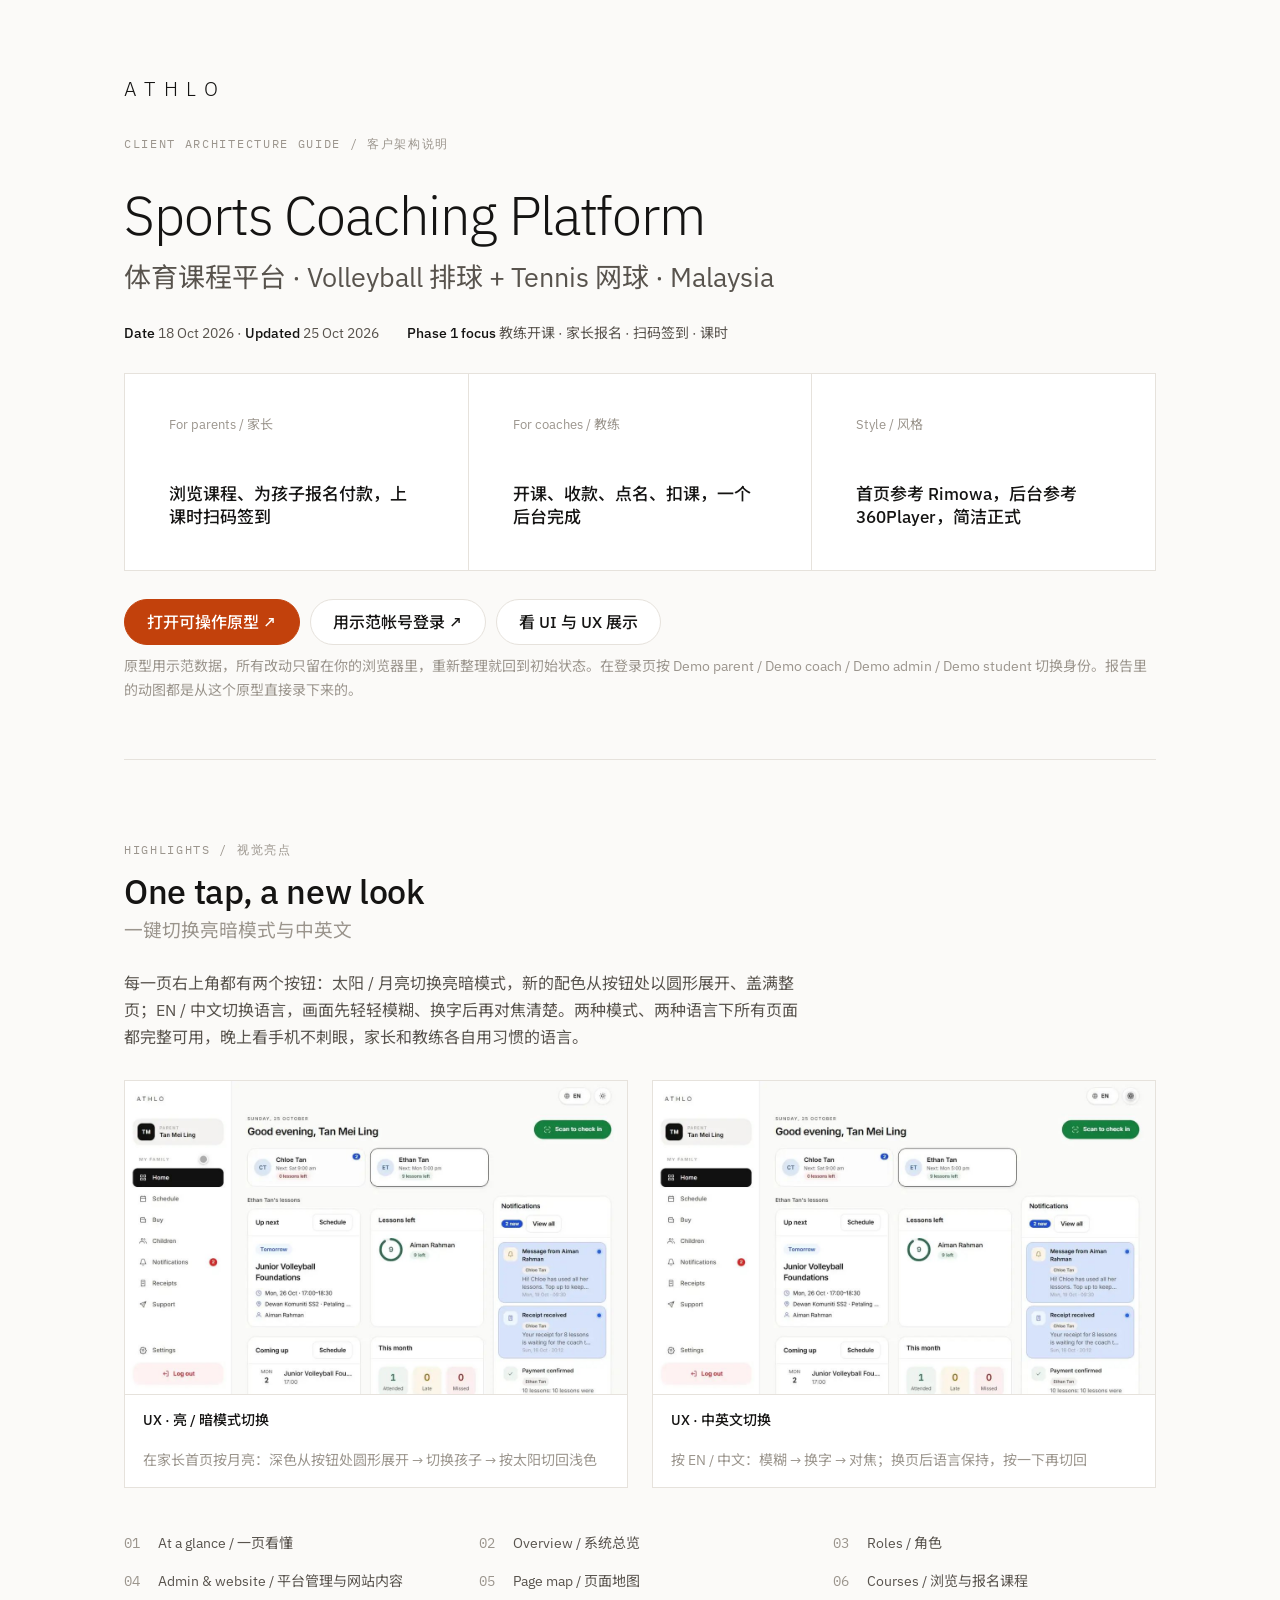
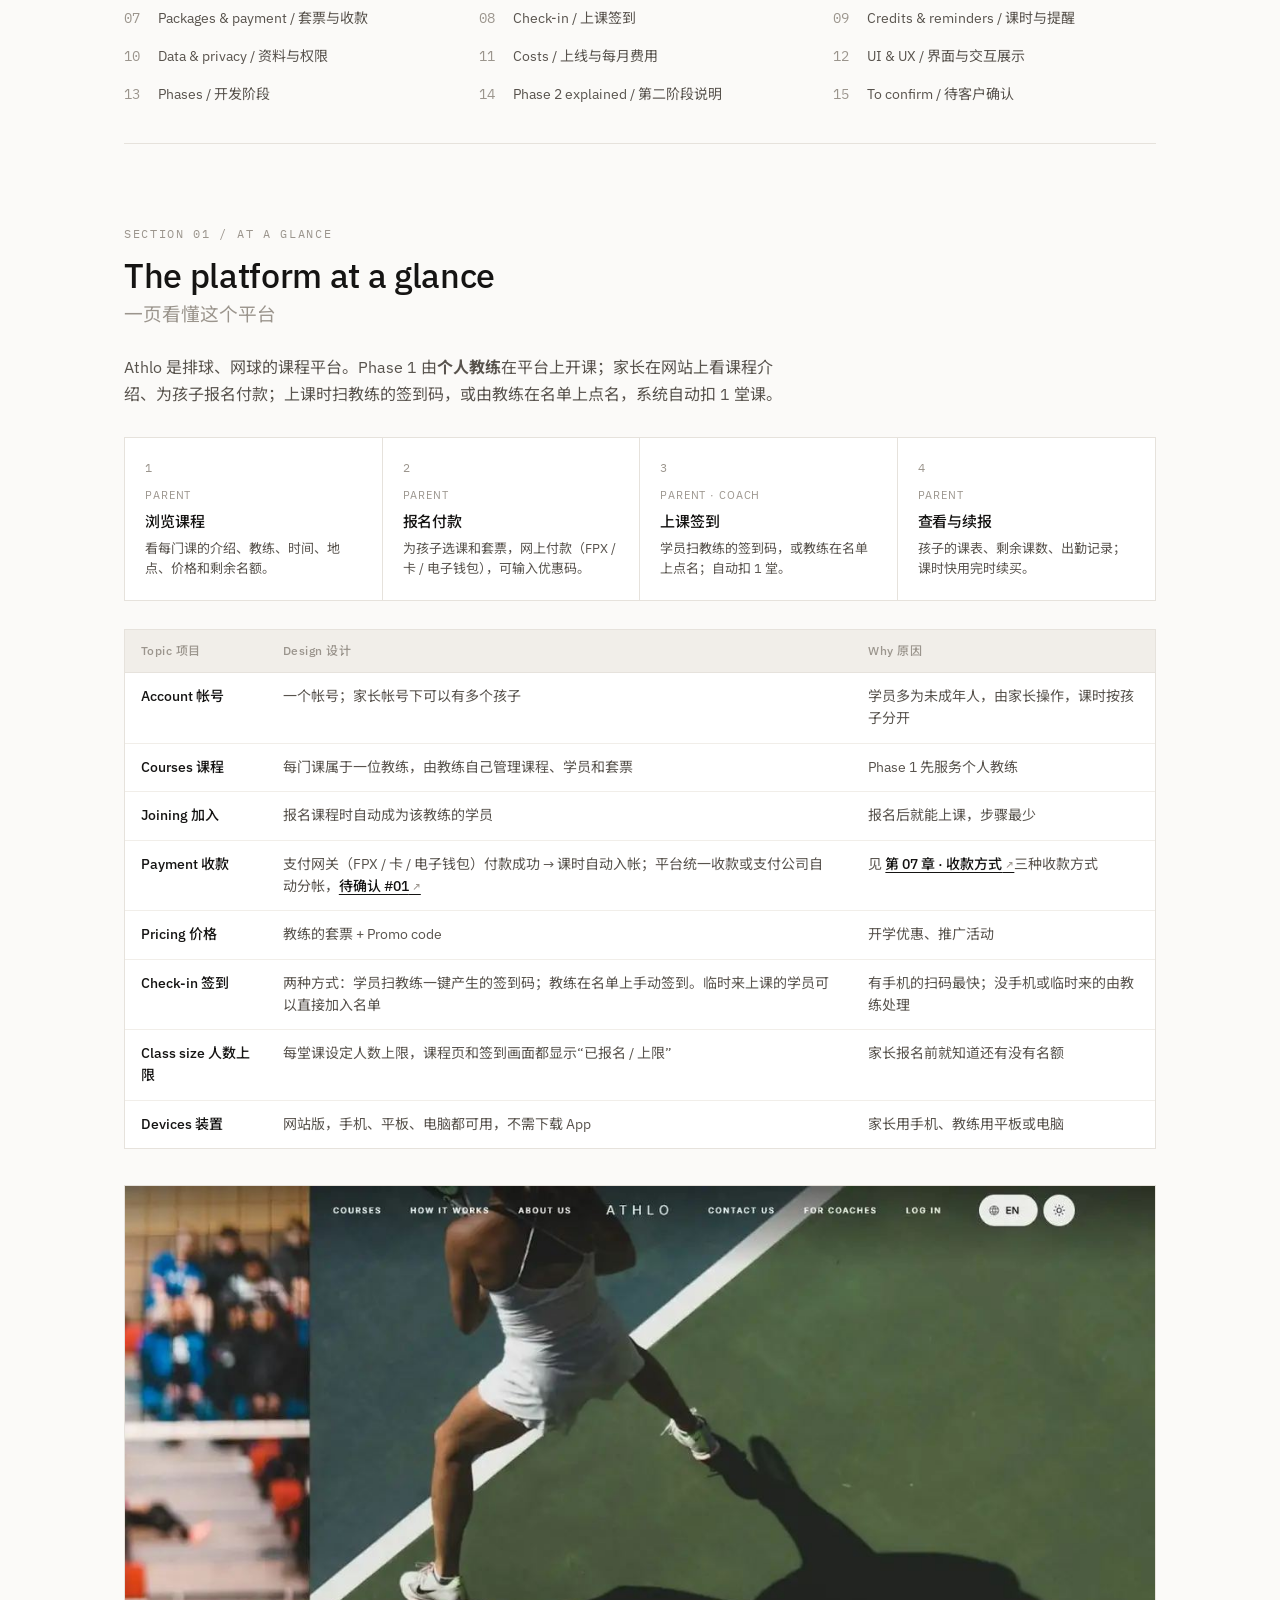
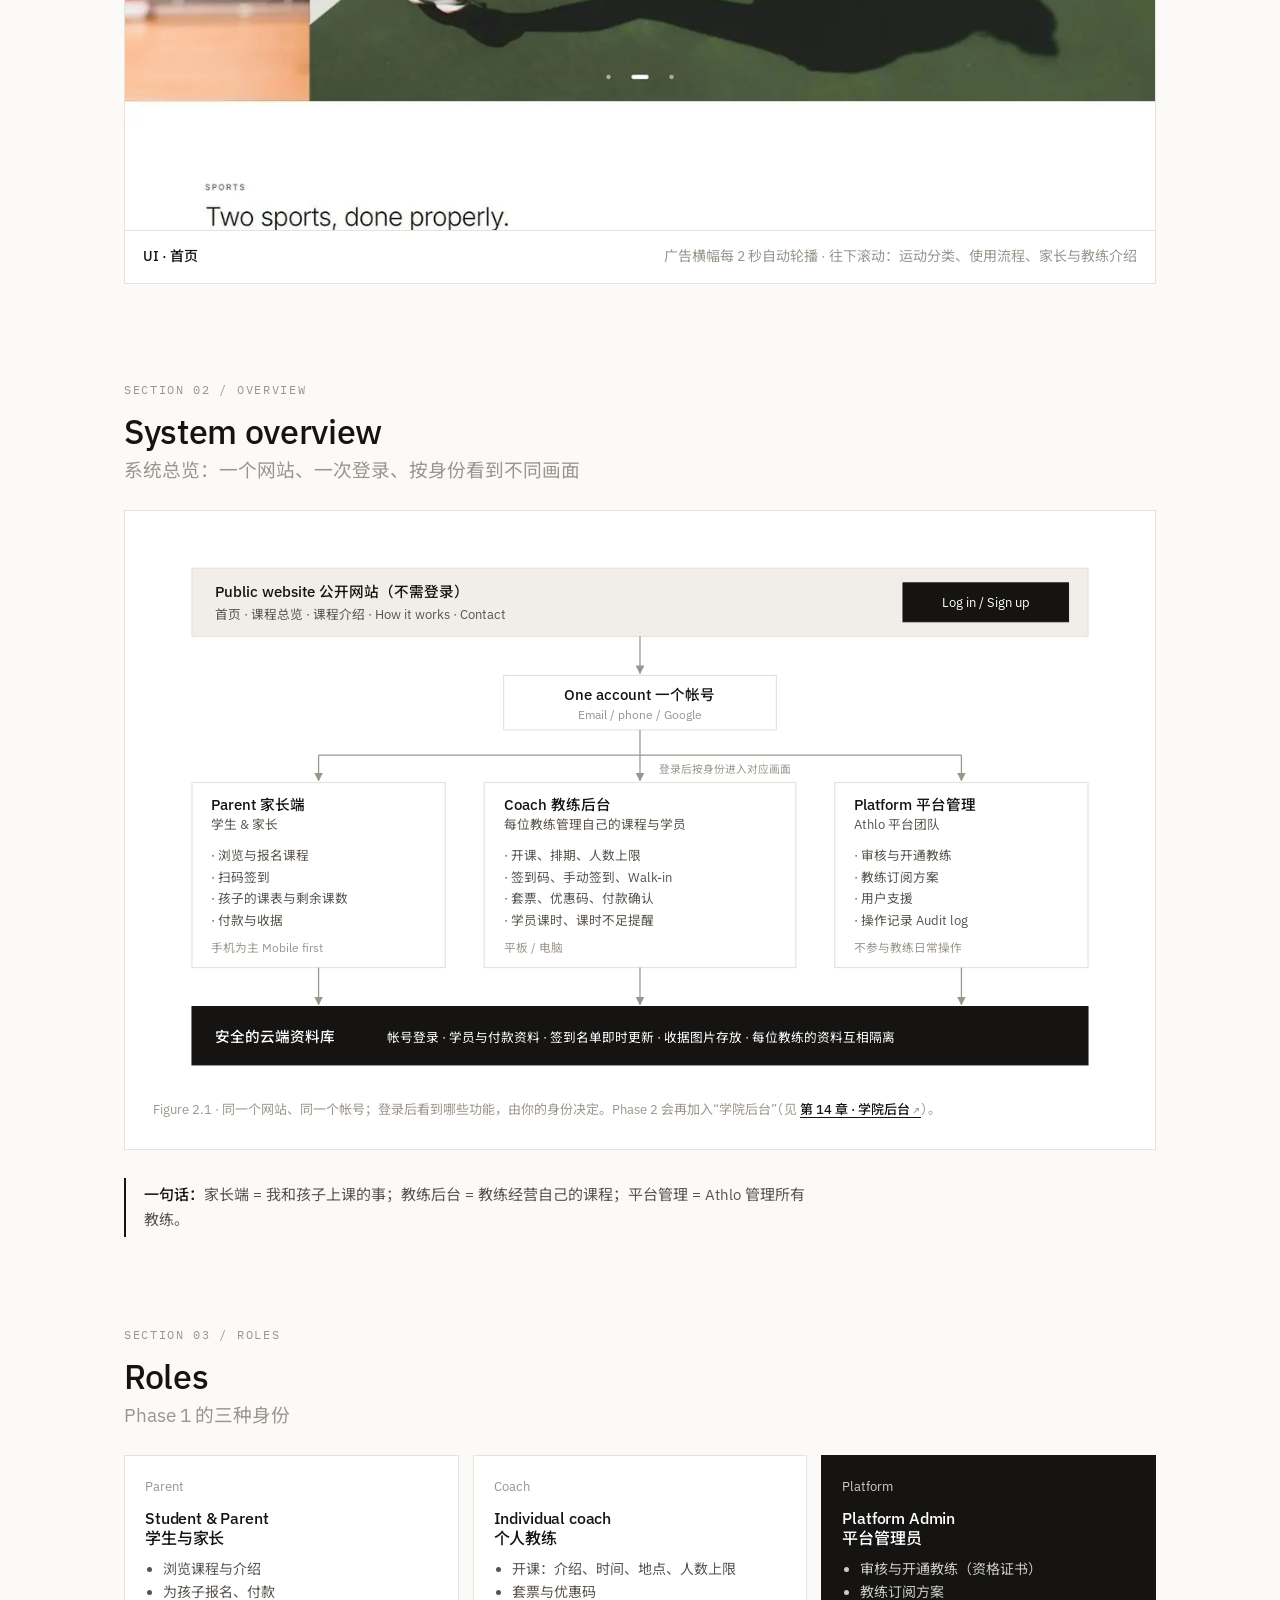
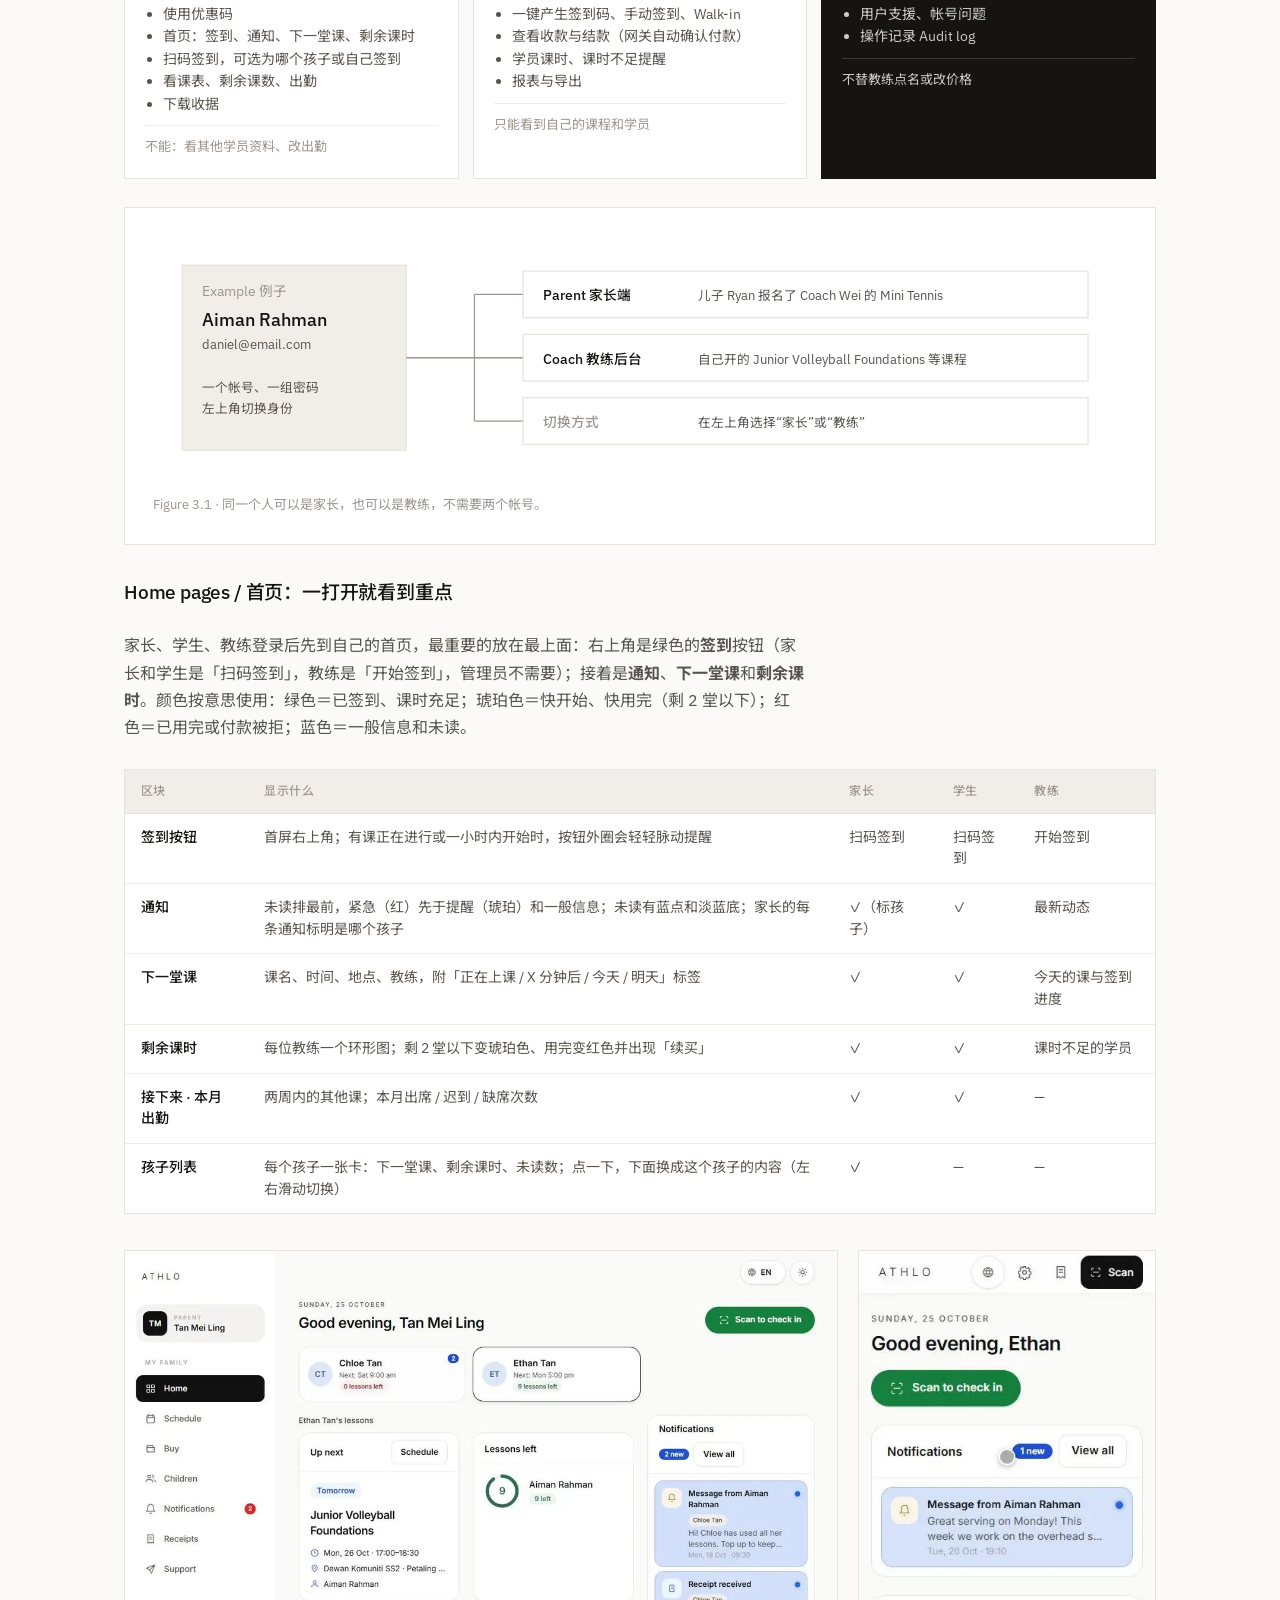
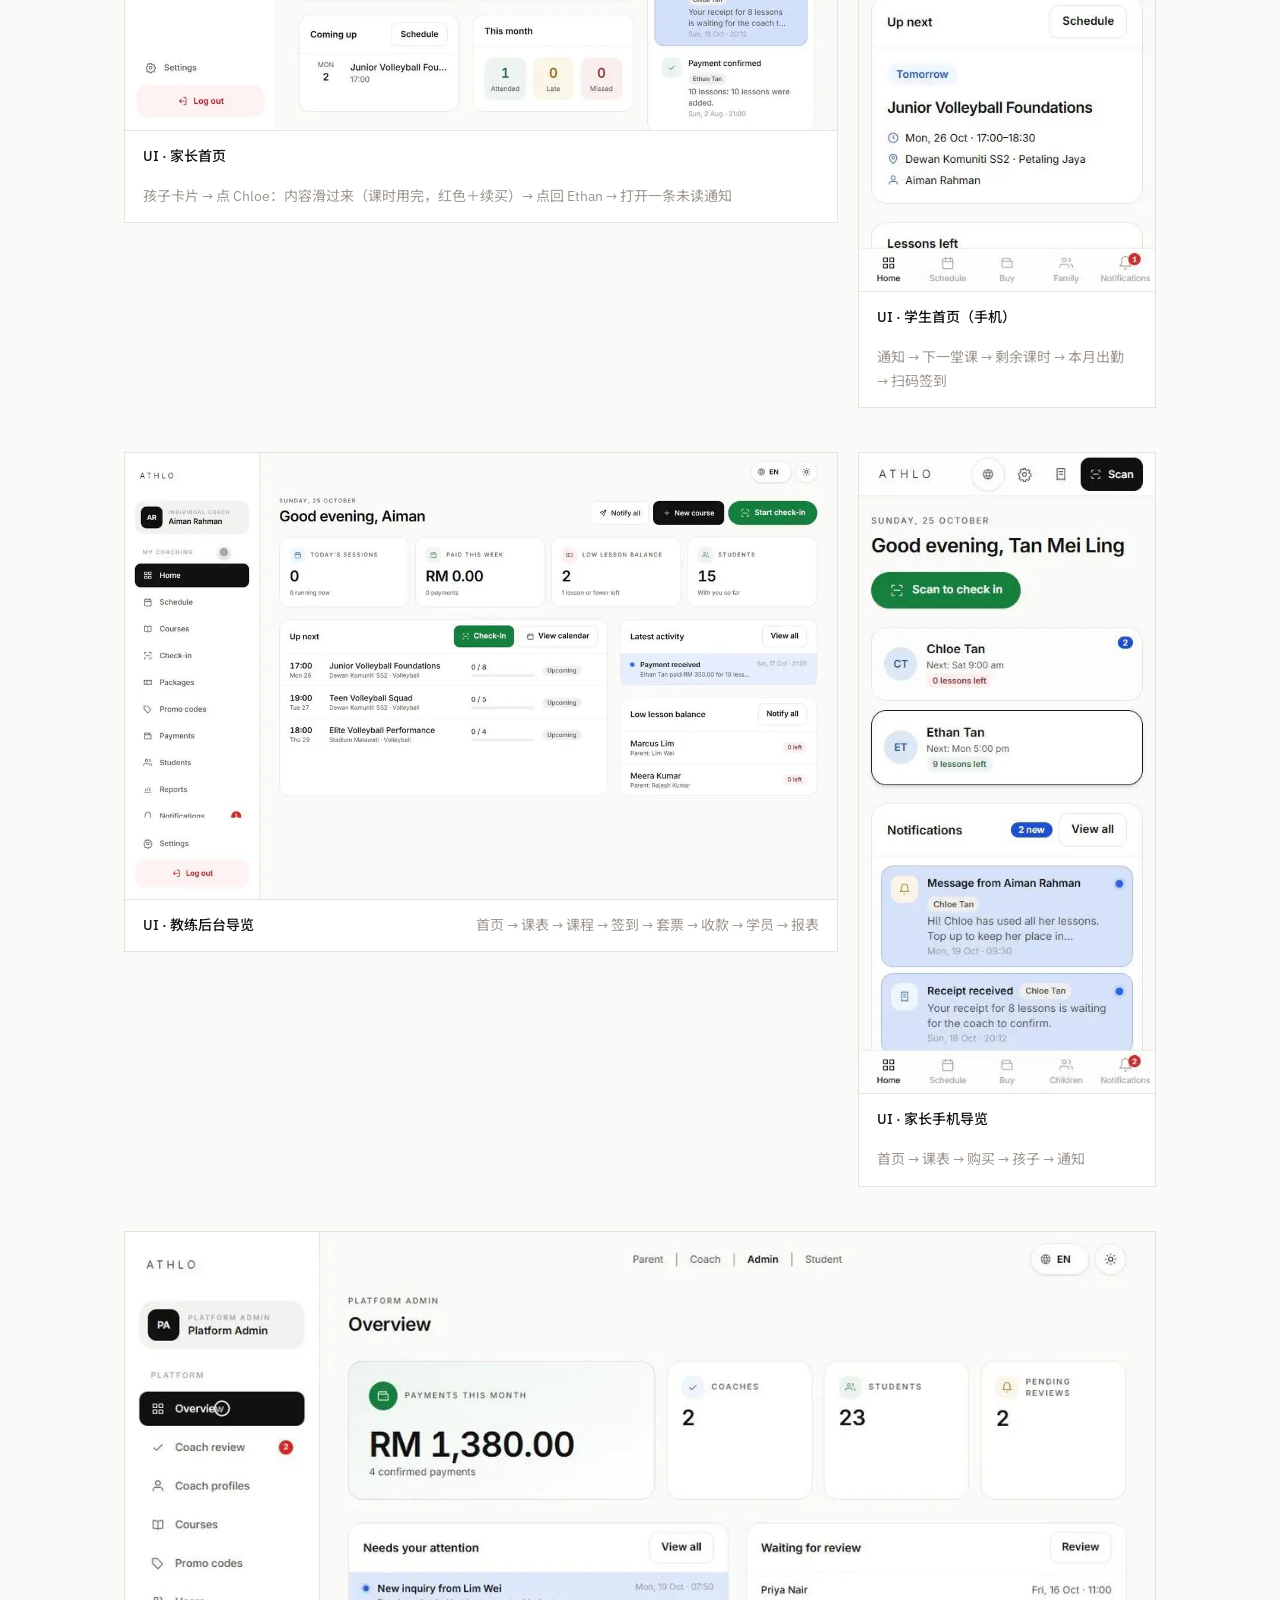
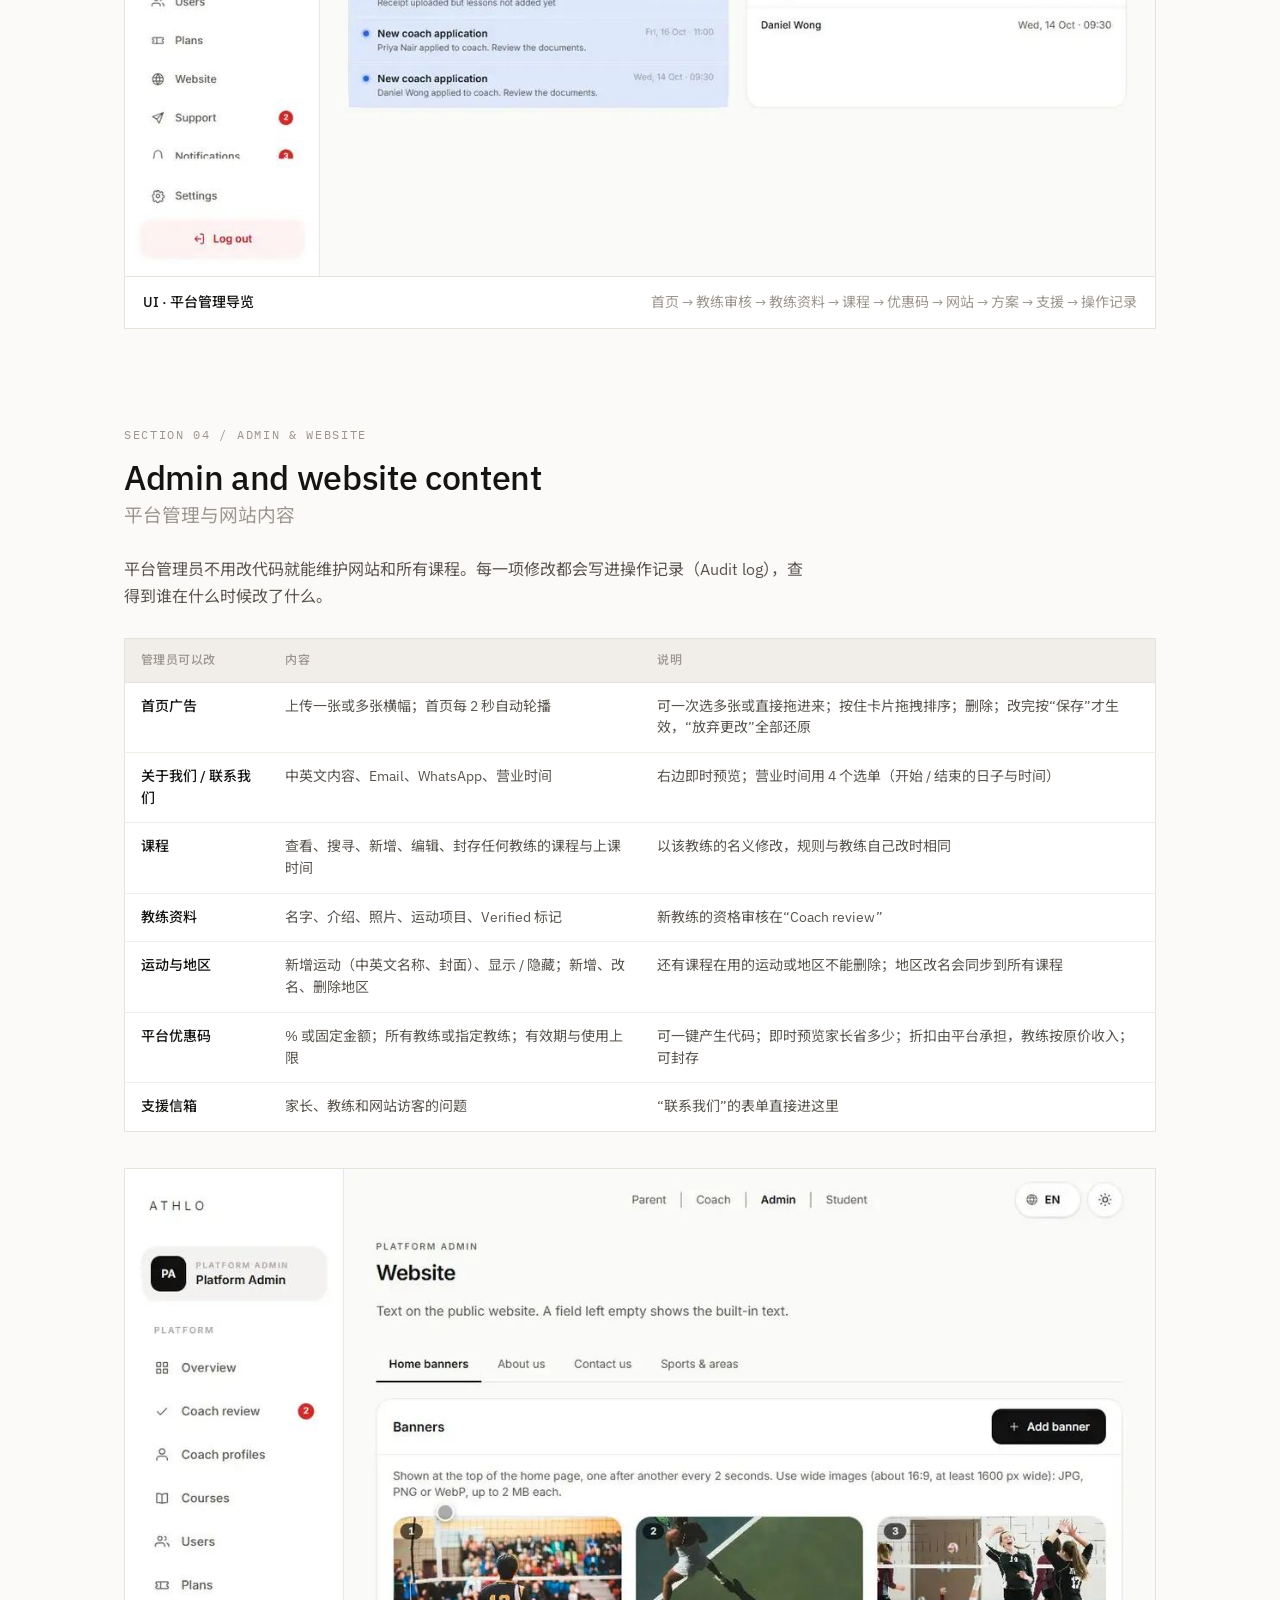
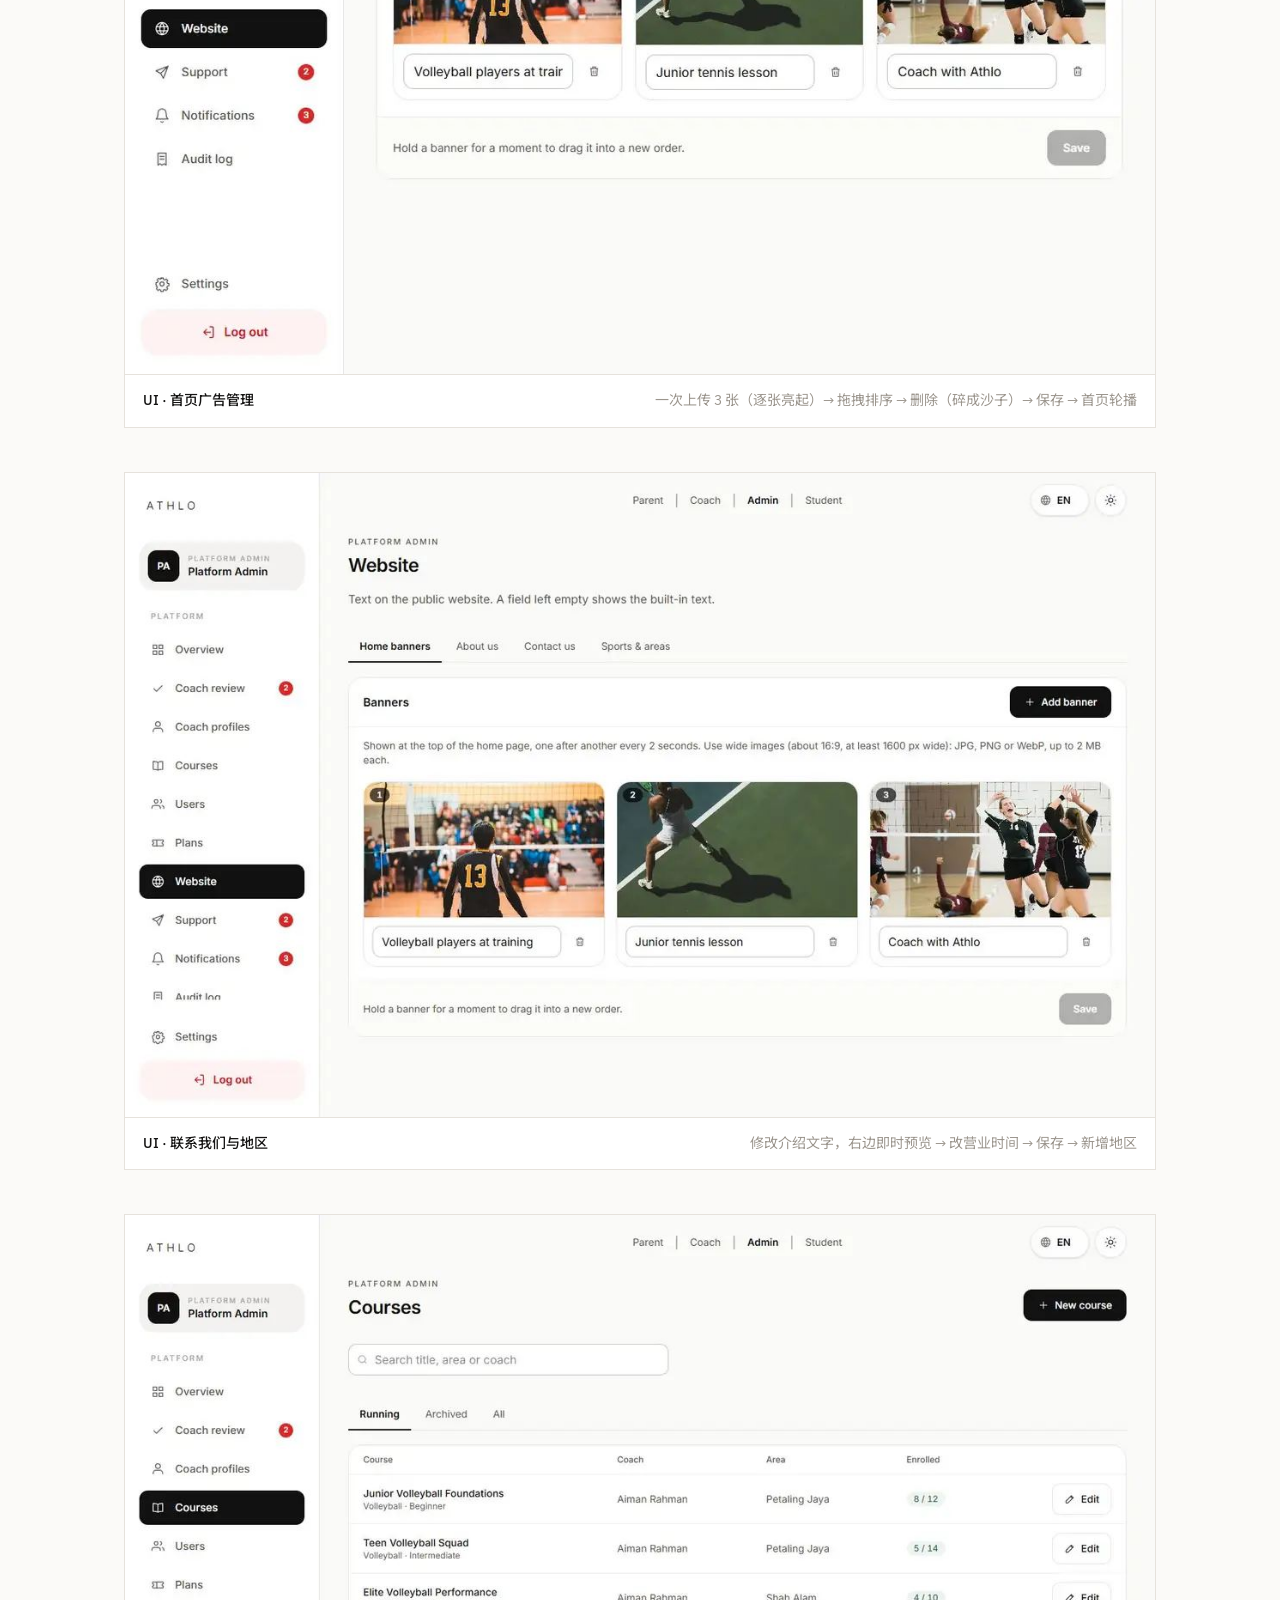
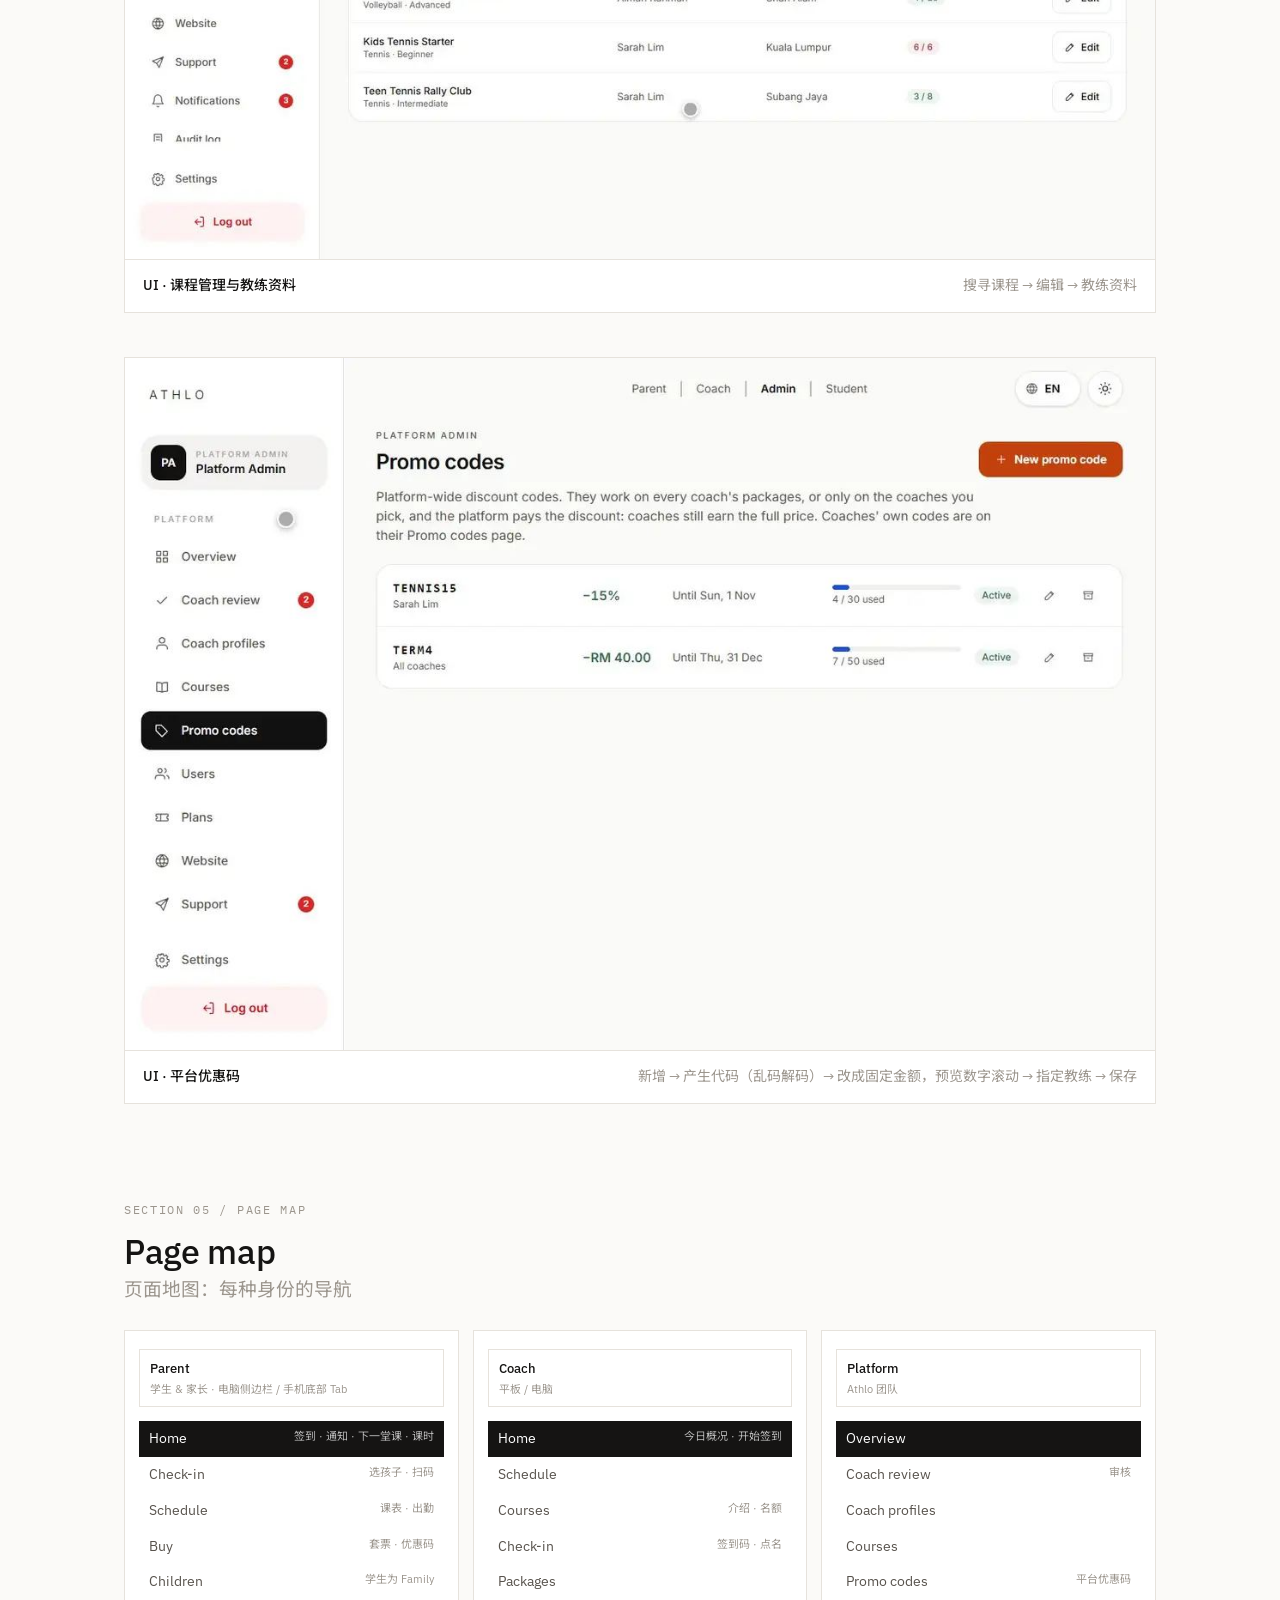
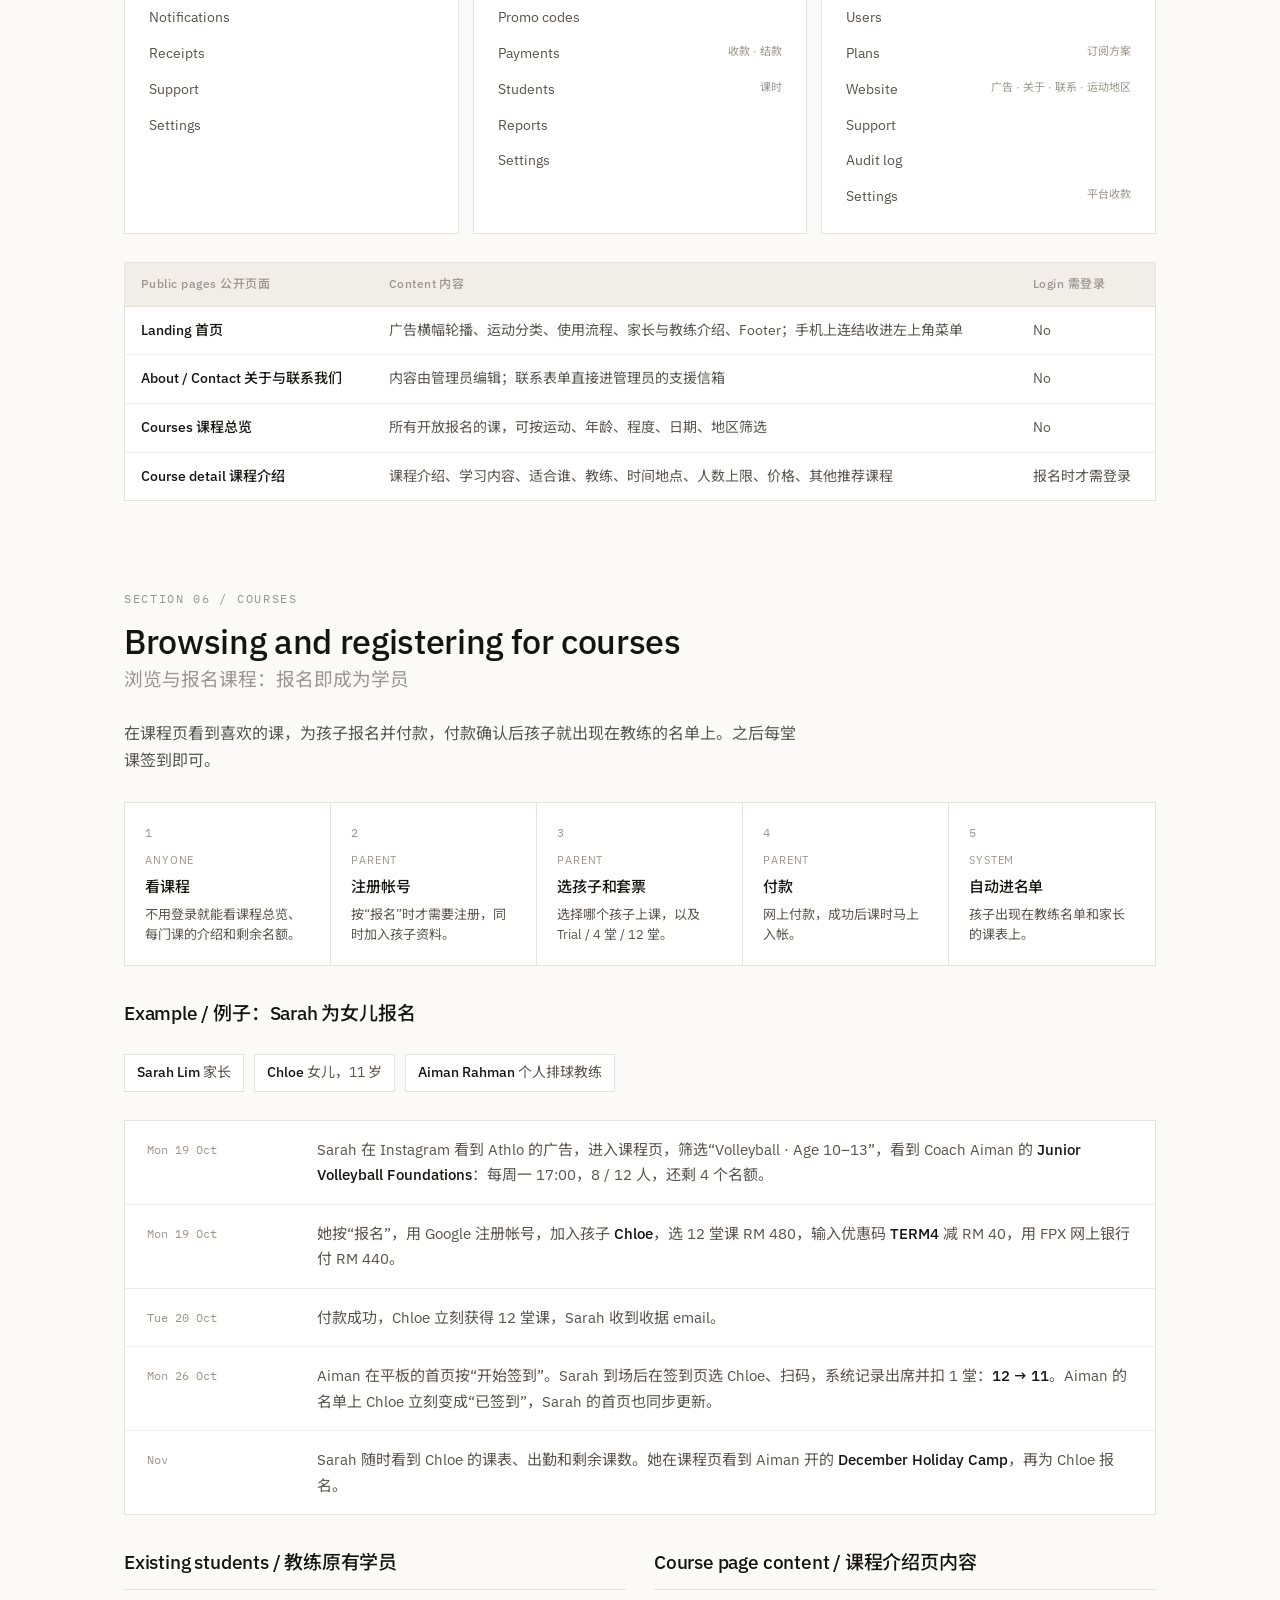
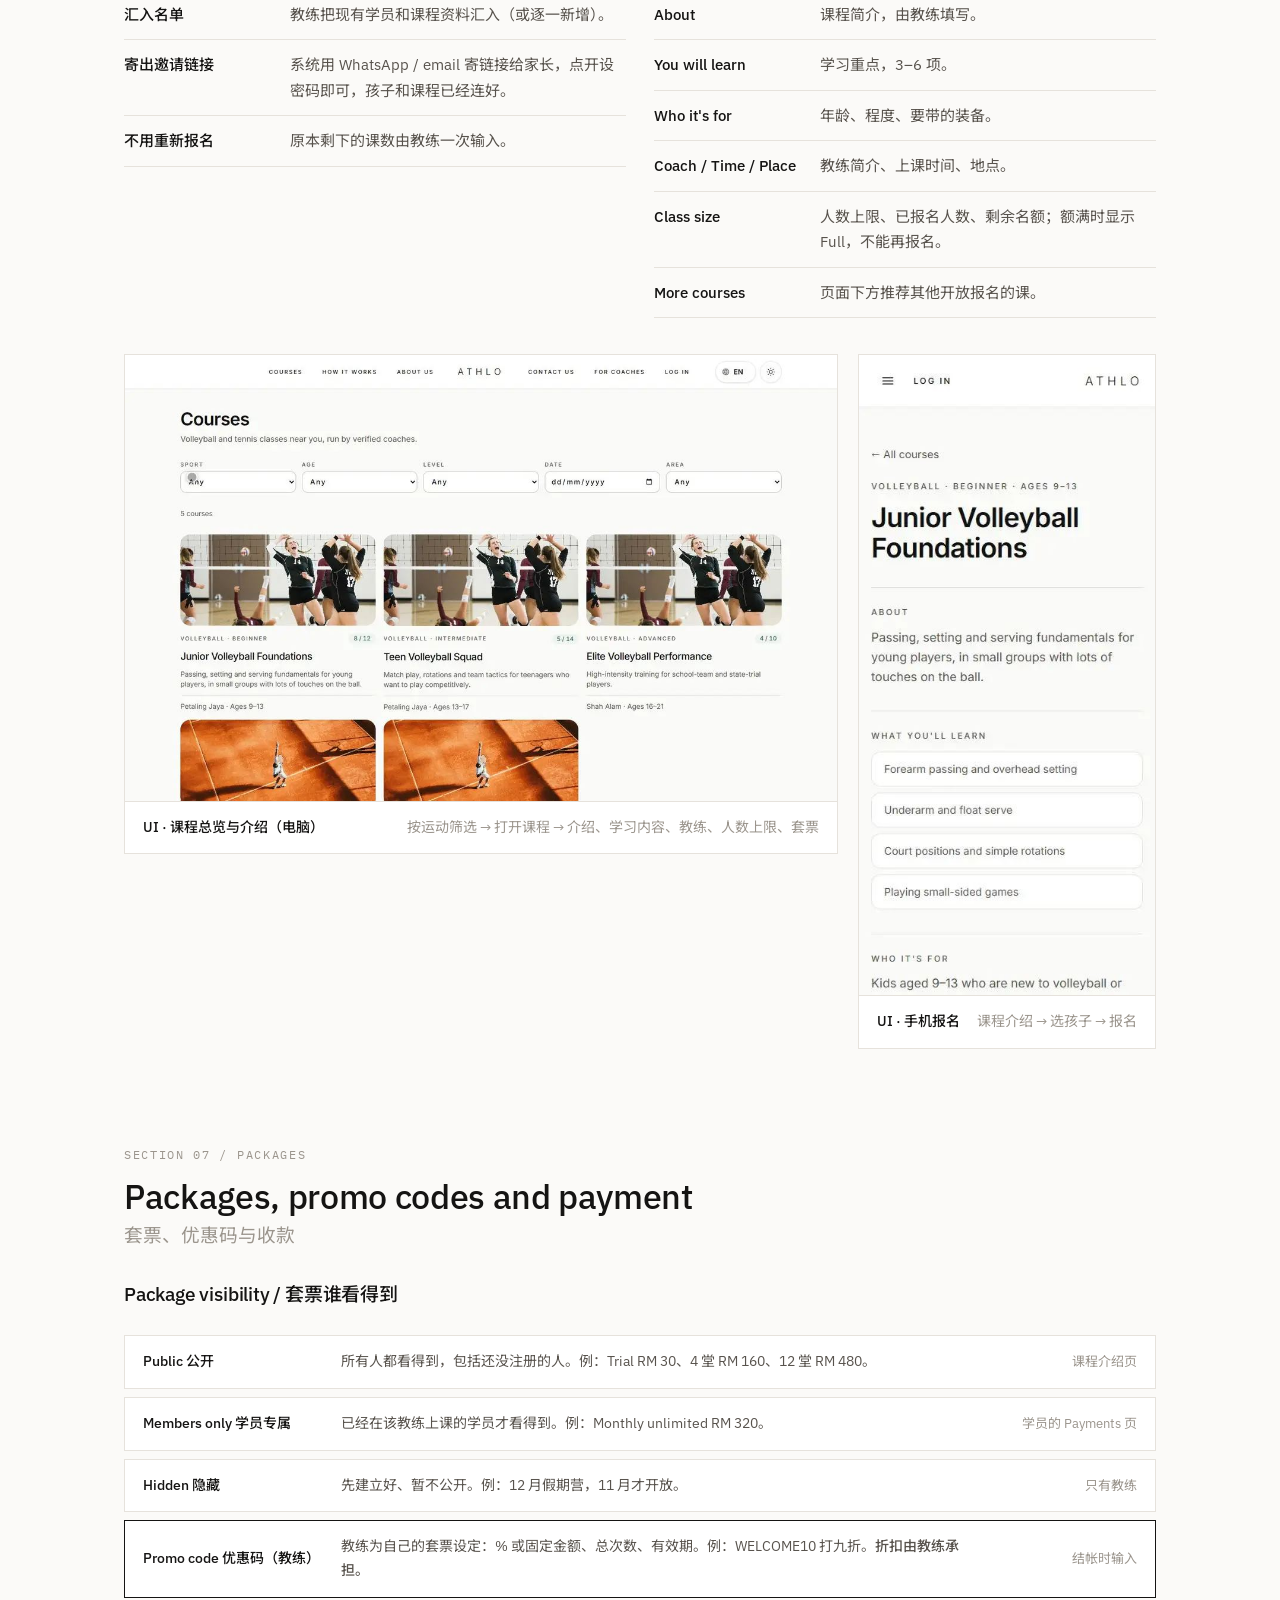
==== commit 23ea0237: "Report: Admin & website moved to chapter 04; prototype with Discard sand effect Co-Authored-By: Clau" ====
--- a/index.html
+++ b/index.html
@@ -291,14 +291,14 @@
   <a href="#glance"><span>01</span>At a glance / 一页看懂</a>
   <a href="#overview"><span>02</span>Overview / 系统总览</a>
   <a href="#roles"><span>03</span>Roles / 角色</a>
-  <a href="#pages"><span>04</span>Page map / 页面地图</a>
-  <a href="#register"><span>05</span>Courses / 浏览与报名课程</a>
-  <a href="#pricing"><span>06</span>Packages &amp; payment / 套票与收款</a>
-  <a href="#checkin"><span>07</span>Check-in / 上课签到</a>
-  <a href="#credits"><span>08</span>Credits &amp; reminders / 课时与提醒</a>
-  <a href="#data"><span>09</span>Data &amp; privacy / 资料与权限</a>
-  <a href="#costs"><span>10</span>Costs / 上线与每月费用</a>
-  <a href="#admin"><span>11</span>Admin &amp; website / 平台管理与网站内容</a>
+  <a href="#admin"><span>04</span>Admin &amp; website / 平台管理与网站内容</a>
+  <a href="#pages"><span>05</span>Page map / 页面地图</a>
+  <a href="#register"><span>06</span>Courses / 浏览与报名课程</a>
+  <a href="#pricing"><span>07</span>Packages &amp; payment / 套票与收款</a>
+  <a href="#checkin"><span>08</span>Check-in / 上课签到</a>
+  <a href="#credits"><span>09</span>Credits &amp; reminders / 课时与提醒</a>
+  <a href="#data"><span>10</span>Data &amp; privacy / 资料与权限</a>
+  <a href="#costs"><span>11</span>Costs / 上线与每月费用</a>
   <a href="#ui"><span>12</span>UI &amp; UX / 界面与交互展示</a>
   <a href="#phases"><span>13</span>Phases / 开发阶段</a>
   <a href="#phase2"><span>14</span>Phase 2 explained / 第二阶段说明</a>
@@ -320,7 +320,7 @@
     <tr><td>Account 帐号</td><td>一个帐号；家长帐号下可以有多个孩子</td><td>学员多为未成年人，由家长操作，课时按孩子分开</td></tr>
     <tr><td>Courses 课程</td><td>每门课属于一位教练，由教练自己管理课程、学员和套票</td><td>Phase 1 先服务个人教练</td></tr>
     <tr><td>Joining 加入</td><td>报名课程时自动成为该教练的学员</td><td>报名后就能上课，步骤最少</td></tr>
-    <tr><td>Payment 收款</td><td>支付网关（FPX / 卡 / 电子钱包）付款成功 → 课时自动入帐；平台统一收款或支付公司自动分帐，<a class="xref" href="#q01">待确认 #01</a></td><td>见 <a class="xref" href="#pay-modes">第 06 章 · 收款方式</a>三种收款方式</td></tr>
+    <tr><td>Payment 收款</td><td>支付网关（FPX / 卡 / 电子钱包）付款成功 → 课时自动入帐；平台统一收款或支付公司自动分帐，<a class="xref" href="#q01">待确认 #01</a></td><td>见 <a class="xref" href="#pay-modes">第 07 章 · 收款方式</a>三种收款方式</td></tr>
     <tr><td>Pricing 价格</td><td>教练的套票 + Promo code</td><td>开学优惠、推广活动</td></tr>
     <tr><td>Check-in 签到</td><td>两种方式：学员扫教练一键产生的签到码；教练在名单上手动签到。临时来上课的学员可以直接加入名单</td><td>有手机的扫码最快；没手机或临时来的由教练处理</td></tr>
     <tr><td>Class size 人数上限</td><td>每堂课设定人数上限，课程页和签到画面都显示“已报名 / 上限”</td><td>家长报名前就知道还有没有名额</td></tr>
@@ -425,8 +425,28 @@
 </section>
 
 <!-- 04 -->
+<section class="ch" id="admin">
+  <div class="ch-head"><div class="eyebrow">Section 04 / Admin &amp; website</div><h2>Admin and website content<small>平台管理与网站内容</small></h2></div>
+  <p class="prose">平台管理员不用改代码就能维护网站和所有课程。每一项修改都会写进操作记录（Audit log），查得到谁在什么时候改了什么。</p>
+  <div class="tbl"><table>
+    <tr><th>管理员可以改</th><th>内容</th><th>说明</th></tr>
+    <tr><td>首页广告</td><td>上传一张或多张横幅；首页每 2 秒自动轮播</td><td>可一次选多张或直接拖进来；按住卡片拖拽排序；删除；改完按“保存”才生效，“放弃更改”全部还原</td></tr>
+    <tr><td>关于我们 / 联系我们</td><td>中英文内容、Email、WhatsApp、营业时间</td><td>右边即时预览；营业时间用 4 个选单（开始 / 结束的日子与时间）</td></tr>
+    <tr><td>课程</td><td>查看、搜寻、新增、编辑、封存任何教练的课程与上课时间</td><td>以该教练的名义修改，规则与教练自己改时相同</td></tr>
+    <tr><td>教练资料</td><td>名字、介绍、照片、运动项目、Verified 标记</td><td>新教练的资格审核在“Coach review”</td></tr>
+    <tr><td>运动与地区</td><td>新增运动（中英文名称、封面）、显示 / 隐藏；新增、改名、删除地区</td><td>还有课程在用的运动或地区不能删除；地区改名会同步到所有课程</td></tr>
+    <tr><td>平台优惠码</td><td>% 或固定金额；所有教练或指定教练；有效期与使用上限</td><td>可一键产生代码；即时预览家长省多少；折扣由平台承担，教练按原价收入；可封存</td></tr>
+    <tr><td>支援信箱</td><td>家长、教练和网站访客的问题</td><td>“联系我们”的表单直接进这里</td></tr>
+  </table></div>
+  <div class="clips"><figure class="shot clip"><img src="ux/poster/banners.jpg" data-anim="ux/banners.webp" alt="UI · 首页广告管理" loading="lazy"><div class="shot-cap"><b>UI · 首页广告管理</b><span>一次上传 3 张（逐张亮起）→ 拖拽排序 → 删除（碎成沙子）→ 保存 → 首页轮播</span></div></figure></div>
+  <div class="clips"><figure class="shot clip"><img src="ux/poster/site-text.jpg" data-anim="ux/site-text.webp" alt="UI · 联系我们与地区" loading="lazy"><div class="shot-cap"><b>UI · 联系我们与地区</b><span>修改介绍文字，右边即时预览 → 改营业时间 → 保存 → 新增地区</span></div></figure></div>
+  <div class="clips"><figure class="shot clip"><img src="ux/poster/admin-courses.jpg" data-anim="ux/admin-courses.webp" alt="UI · 课程管理与教练资料" loading="lazy"><div class="shot-cap"><b>UI · 课程管理与教练资料</b><span>搜寻课程 → 编辑 → 教练资料</span></div></figure></div>
+  <div class="clips"><figure class="shot clip"><img src="ux/poster/admin-promos.jpg" data-anim="ux/admin-promos.webp" alt="UI · 平台优惠码" loading="lazy"><div class="shot-cap"><b>UI · 平台优惠码</b><span>新增 → 产生代码（乱码解码）→ 改成固定金额，预览数字滚动 → 指定教练 → 保存</span></div></figure></div>
+</section>
+
+<!-- 05 -->
 <section class="ch" id="pages">
-  <div class="ch-head"><div class="eyebrow">Section 04 / Page map</div><h2>Page map<small>页面地图：每种身份的导航</small></h2></div>
+  <div class="ch-head"><div class="eyebrow">Section 05 / Page map</div><h2>Page map<small>页面地图：每种身份的导航</small></h2></div>
   <div class="navs" style="grid-template-columns:repeat(3,minmax(0,1fr))">
     <div class="nav"><div class="ws">Parent<small>学生 &amp; 家长 · 电脑侧边栏 / 手机底部 Tab</small></div><ol><li>Home<i>签到 · 通知 · 下一堂课 · 课时</i></li><li>Check-in<i>选孩子 · 扫码</i></li><li>Schedule<i>课表 · 出勤</i></li><li>Buy<i>套票 · 优惠码</i></li><li>Children<i>学生为 Family</i></li><li>Notifications</li><li>Receipts</li><li>Support</li><li>Settings</li></ol></div>
     <div class="nav"><div class="ws">Coach<small>平板 / 电脑</small></div><ol><li>Home<i>今日概况 · 开始签到</i></li><li>Schedule</li><li>Courses<i>介绍 · 名额</i></li><li>Check-in<i>签到码 · 点名</i></li><li>Packages</li><li>Promo codes</li><li>Payments<i>收款 · 结款</i></li><li>Students<i>课时</i></li><li>Reports</li><li>Settings</li></ol></div>
@@ -441,9 +461,9 @@
   </table></div>
 </section>
 
-<!-- 05 -->
+<!-- 06 -->
 <section class="ch" id="register">
-  <div class="ch-head"><div class="eyebrow">Section 05 / Courses</div><h2>Browsing and registering for courses<small>浏览与报名课程：报名即成为学员</small></h2></div>
+  <div class="ch-head"><div class="eyebrow">Section 06 / Courses</div><h2>Browsing and registering for courses<small>浏览与报名课程：报名即成为学员</small></h2></div>
   <p class="prose">在课程页看到喜欢的课，为孩子报名并付款，付款确认后孩子就出现在教练的名单上。之后每堂课签到即可。</p>
   <div class="steps" style="--n:5">
     <div class="step"><div class="n">1</div><div class="who">Anyone</div><h4>看课程</h4><p>不用登录就能看课程总览、每门课的介绍和剩余名额。</p></div>
@@ -485,9 +505,9 @@
   <div class="clips"><figure class="shot clip"><img src="ux/poster/courses.jpg" data-anim="ux/courses.webp" alt="UI · 课程总览与介绍（电脑）" loading="lazy"><div class="shot-cap"><b>UI · 课程总览与介绍（电脑）</b><span>按运动筛选 → 打开课程 → 介绍、学习内容、教练、人数上限、套票</span></div></figure><figure class="shot clip phone"><img src="ux/poster/enroll.jpg" data-anim="ux/enroll.webp" alt="UI · 手机报名" loading="lazy"><div class="shot-cap"><b>UI · 手机报名</b><span>课程介绍 → 选孩子 → 报名</span></div></figure></div>
 </section>
 
-<!-- 06 -->
+<!-- 07 -->
 <section class="ch" id="pricing">
-  <div class="ch-head"><div class="eyebrow">Section 06 / Packages</div><h2>Packages, promo codes and payment<small>套票、优惠码与收款</small></h2></div>
+  <div class="ch-head"><div class="eyebrow">Section 07 / Packages</div><h2>Packages, promo codes and payment<small>套票、优惠码与收款</small></h2></div>
   <h3 id="packages">Package visibility / 套票谁看得到</h3>
   <div class="stack">
     <div class="tier"><b>Public 公开</b><span>所有人都看得到，包括还没注册的人。例：Trial RM 30、4 堂 RM 160、12 堂 RM 480。</span><em>课程介绍页</em></div>
@@ -532,7 +552,7 @@
     <tr><td>2 · 只抽成 5%</td><td class="num">RM 800 − 16 − 40 = <b>RM 744</b></td><td class="num">RM 40</td><td class="num">RM 4,000 − 80 − 200 = <b>RM 3,720</b></td><td class="num">RM 200</td></tr>
     <tr><td>3 · 月费 + 抽成 2%</td><td class="num">RM 800 − 16 − 49 − 16 = <b>RM 719</b></td><td class="num">RM 65</td><td class="num">RM 4,000 − 80 − 99 − 80 = <b>RM 3,741</b></td><td class="num">RM 179</td></tr>
   </table></div>
-  <p class="prose" style="font-size:14px">算法：教练实收 = 月收 − 网关手续费 − 抽成 − 月费。网关手续费在例子里<b>假设为 2%</b>（Wei RM 16、Aiman RM 80），只为方便比较；实际费率要以签约的支付网关报价为准，FPX、卡和电子钱包的费率也不一样。5% 和 2% 的抽成同样只是讨论用的例子。平台收入还要扣掉平台自己的成本（主机、资料库等，见 <a class="xref" href="#cost-table">第 10 章 · 费用表</a>）。</p>
+  <p class="prose" style="font-size:14px">算法：教练实收 = 月收 − 网关手续费 − 抽成 − 月费。网关手续费在例子里<b>假设为 2%</b>（Wei RM 16、Aiman RM 80），只为方便比较；实际费率要以签约的支付网关报价为准，FPX、卡和电子钱包的费率也不一样。5% 和 2% 的抽成同样只是讨论用的例子。平台收入还要扣掉平台自己的成本（主机、资料库等，见 <a class="xref" href="#cost-table">第 11 章 · 费用表</a>）。</p>
   <div class="ex">
     <div class="exc"><div class="q">看例子的重点</div><h4>小教练和大教练的感受不同</h4><p>· 生意少的 Wei：只抽成（模式 2）对他最划算，因为没有固定月费。<br>· 生意多的 Aiman：只收月费（模式 1）对他最划算，平台收入则最少。<br>· 模式 3 介于两者之间：平台从小教练收得最多（RM 65），从大教练收 RM 179。</p></div>
     <div class="exc" style="border-color:var(--strong)"><div class="q">建议 Recommend</div><h4>Phase 1 先用模式 1（只收月费）</h4><p>教练最容易接受，系统也最简单。等教练数量和交易量变大，再评估是否加入较低的抽成（模式 3）。加入抽成时要改：Admin 设定抽成 %；结款金额 = 付款 − 抽成；教练的结款和报表要显示总额、抽成、实收。</p></div>
@@ -542,9 +562,9 @@
 <div class="clips"><figure class="shot clip phone"><img src="ux/poster/buy.jpg" data-anim="ux/buy.webp" alt="UI · 购买套票（手机）" loading="lazy"><div class="shot-cap"><b>UI · 购买套票（手机）</b><span>选孩子 → 选套票 → 输入优惠码 → FPX 选银行 → 付款</span></div></figure></div>
 </section>
 
-<!-- 07 -->
+<!-- 08 -->
 <section class="ch" id="checkin">
-  <div class="ch-head"><div class="eyebrow">Section 07 / Check-in</div><h2>Check-in<small>上课签到（Phase 1 核心功能）</small></h2></div>
+  <div class="ch-head"><div class="eyebrow">Section 08 / Check-in</div><h2>Check-in<small>上课签到（Phase 1 核心功能）</small></h2></div>
   <p class="prose">每堂课有两种签到方式，教练可以同时使用。签到成功时同时扣 1 堂课，教练画面实时更新。</p>
   <div class="ex">
     <div class="exc"><div class="q">Method 1 · 扫码签到</div><h4>教练一键产生签到码，学员扫描</h4><p>教练在首页按“开始签到”（或签到页的 Generate QR code），屏幕立即出现签到 QR。家长先选这次为谁签到，再用手机相机扫描；学生直接为自己签到。QR 每 20 秒自动更换，截图转发给不在场的人会失效。</p></div>
@@ -581,7 +601,7 @@
       <path d="M500 390 H834" class="lns" marker-end="url(#a2)"/><text x="560" y="382" font-size="13">⑥ 成功：剩余 11 堂</text>
       <path d="M500 430 H166" class="lns" marker-end="url(#a2)"/><text x="190" y="422" font-size="13">⑦ 教练名单立刻显示“已签到 / 迟到”</text>
     </svg>
-    <figcaption>Figure 7.1 · 方式 1 扫码签到的流程。方式 2 手动签到与 Walk-in 不需要扫码，由教练在名单上直接完成。记录出席和扣课是一起完成的，不会出现扣了课却没有记出席的情况。</figcaption>
+    <figcaption>Figure 8.1 · 方式 1 扫码签到的流程。方式 2 手动签到与 Walk-in 不需要扫码，由教练在名单上直接完成。记录出席和扣课是一起完成的，不会出现扣了课却没有记出席的情况。</figcaption>
   </figure>
   <div class="two">
     <div>
@@ -610,9 +630,9 @@
   <div class="clips"><figure class="shot clip"><img src="ux/poster/checkin.jpg" data-anim="ux/checkin.webp" alt="UI · 教练签到" loading="lazy"><div class="shot-cap"><b>UI · 教练签到</b><span>产生签到码 → 名单上按 Check in / Absent，人数即时更新 → Add walk-in 搜寻学员</span></div></figure><figure class="shot clip phone"><img src="ux/poster/scan.jpg" data-anim="ux/scan.webp" alt="UI · 家长扫码签到（手机）" loading="lazy"><div class="shot-cap"><b>UI · 家长扫码签到（手机）</b><span>先选这次为谁签到 → 扫码 → 有报名的人已自动勾好 → 签到完成</span></div></figure></div>
 </section>
 
-<!-- 08 -->
+<!-- 09 -->
 <section class="ch" id="credits">
-  <div class="ch-head"><div class="eyebrow">Section 08 / Lesson credits</div><h2>Lesson credits and reminders<small>课时规则与课时不足提醒</small></h2></div>
+  <div class="ch-head"><div class="eyebrow">Section 09 / Lesson credits</div><h2>Lesson credits and reminders<small>课时规则与课时不足提醒</small></h2></div>
   <p class="prose">剩余课数不是直接改一个数字，而是把每一次增加或扣除都记成一行，余额 = 所有记录相加。有疑问时查得到来源，也方便退课和对帐。</p>
   <div class="note"><b>到期：</b>每次购买的课时有自己的有效期，签到时先扣最早到期的那一批。到期未用完的课时以一行 “Expired” 扣除，教练可手动延期。</div>
 
@@ -626,7 +646,7 @@
     <tr><td>WhatsApp 自动发送</td><td>要（Meta WhatsApp Business Platform）</td><td>Meta 验证的商家帐号、专用号码、讯息模板审核</td><td>按讯息收费</td><td><span class="b p2">Phase 2</span></td></tr>
     <tr><td>SMS</td><td>要（SMS 服务商）</td><td>服务商帐号、寄件人名称</td><td>每则收费</td><td><span class="b p2">如需要</span></td></tr>
   </table></div>
-  <div class="note" id="email-quota"><b>Email 建议：</b>用 Resend 免费方案（每月 3,000 封，初期 100–200 位学员绰绰有余）加上自己的网域，例如 noreply@athlo.my：看起来正式、不容易进垃圾信箱，只需付网域年费（见 <a class="xref" href="#cost-table">第 10 章 · 费用表</a>）。不建议用个人 Gmail 发系统信。</div>
+  <div class="note" id="email-quota"><b>Email 建议：</b>用 Resend 免费方案（每月 3,000 封，初期 100–200 位学员绰绰有余）加上自己的网域，例如 noreply@athlo.my：看起来正式、不容易进垃圾信箱，只需付网域年费（见 <a class="xref" href="#cost-table">第 11 章 · 费用表</a>）。不建议用个人 Gmail 发系统信。</div>
   <div class="steps" style="--n:4">
     <div class="step"><div class="n">1</div><div class="who">Coach</div><h4>按 Notify all</h4><p>弹出视窗显示收件人与讯息内容，讯息自动带入孩子名字和剩余课数。</p></div>
     <div class="step"><div class="n">2</div><div class="who">System</div><h4>自动发送</h4><p>按“Send in-app &amp; email”，App 内通知和 email 一次送出。</p></div>
@@ -655,9 +675,9 @@
   <div class="clips"><figure class="shot clip"><img src="ux/poster/notify.jpg" data-anim="ux/notify.webp" alt="UI · 课时不足提醒与课时记录" loading="lazy"><div class="shot-cap"><b>UI · 课时不足提醒与课时记录</b><span>Notify all → 确认收件人与讯息 → 发送 → 打开学员的课时记录</span></div></figure></div>
 </section>
 
-<!-- 09 -->
+<!-- 10 -->
 <section class="ch" id="data">
-  <div class="ch-head"><div class="eyebrow">Section 09 / Data</div><h2>Data and privacy<small>资料与权限</small></h2></div>
+  <div class="ch-head"><div class="eyebrow">Section 10 / Data</div><h2>Data and privacy<small>资料与权限</small></h2></div>
   <figure class="fig">
     <svg viewBox="0 0 1000 360" role="img" aria-label="Three groups of information: people, coaching, and classes and payments">
       <defs><marker id="a4" viewBox="0 0 10 10" refX="9" refY="5" markerWidth="6" markerHeight="6" orient="auto"><path d="M0,0 L10,5 L0,10 z" class="ah"/></marker></defs>
@@ -681,7 +701,7 @@
       <rect x="40" y="306" width="920" height="40" class="box2"/>
       <text x="500" y="331" font-size="13" text-anchor="middle" class="t2">每位教练的资料互相隔离：Aiman 只看得到自己的学员、课程和付款</text>
     </svg>
-    <figcaption>Figure 9.1 · 系统记录的资料分成三类：使用的人、教练的课程，以及上课和付款的记录。</figcaption>
+    <figcaption>Figure 10.1 · 系统记录的资料分成三类：使用的人、教练的课程，以及上课和付款的记录。</figcaption>
   </figure>
   <div class="tbl"><table>
     <tr><th>Data 资料</th><th>Owner 负责</th><th>Student / Parent</th><th>Coach</th><th>Platform</th></tr>
@@ -695,9 +715,9 @@
   <div class="note"><b>个人资料保护：</b>学员多为未成年人。注册时取得家长同意；IC 号码非必要不收集，收集时隐藏显示；照片使用需另外同意。需依马来西亚 PDPA 设定资料保留期限（<a class="xref" href="#q05">待确认 #05</a>）。</div>
 </section>
 
-<!-- 10 -->
+<!-- 11 -->
 <section class="ch" id="costs">
-  <div class="ch-head"><div class="eyebrow">Section 10 / Costs</div><h2>Launch and monthly costs<small>上线与每月费用</small></h2></div>
+  <div class="ch-head"><div class="eyebrow">Section 11 / Costs</div><h2>Launch and monthly costs<small>上线与每月费用</small></h2></div>
   <p class="prose">网站要上线，需要三样东西：<b>网域</b>（网址，例如 athlo.my）、<b>主机</b>（网站运作的地方）和<b>资料库</b>（存放学员、课程、付款资料）。网域和主机是分开购买的，再用设定把网址指向主机。Email 发送使用同一个网域。</p>
   <div class="tbl" id="cost-table"><table>
     <tr><th>项目</th><th>选择</th><th>免费方案</th><th>正式上线方案</th><th>付费方式</th></tr>
@@ -715,27 +735,7 @@
   <p class="prose" style="font-size:14px">资料来源：Vercel、Supabase、Resend、Render 官网价格页，Cloudflare 与 Exabytes 网域价格；查询日期 18 Oct 2026，未含税。服务商可能调整价格，签约前请再确认。</p>
 </section>
 
-<!-- 11 -->
-<section class="ch" id="admin">
-  <div class="ch-head"><div class="eyebrow">Section 11 / Admin &amp; website</div><h2>Admin and website content<small>平台管理与网站内容</small></h2></div>
-  <p class="prose">平台管理员不用改代码就能维护网站和所有课程。每一项修改都会写进操作记录（Audit log），查得到谁在什么时候改了什么。</p>
-  <div class="tbl"><table>
-    <tr><th>管理员可以改</th><th>内容</th><th>说明</th></tr>
-    <tr><td>首页广告</td><td>上传一张或多张横幅；首页每 2 秒自动轮播</td><td>可一次选多张或直接拖进来；按住卡片拖拽排序；删除；改完按“保存”才生效，“放弃更改”全部还原</td></tr>
-    <tr><td>关于我们 / 联系我们</td><td>中英文内容、Email、WhatsApp、营业时间</td><td>右边即时预览；营业时间用 4 个选单（开始 / 结束的日子与时间）</td></tr>
-    <tr><td>课程</td><td>查看、搜寻、新增、编辑、封存任何教练的课程与上课时间</td><td>以该教练的名义修改，规则与教练自己改时相同</td></tr>
-    <tr><td>教练资料</td><td>名字、介绍、照片、运动项目、Verified 标记</td><td>新教练的资格审核在“Coach review”</td></tr>
-    <tr><td>运动与地区</td><td>新增运动（中英文名称、封面）、显示 / 隐藏；新增、改名、删除地区</td><td>还有课程在用的运动或地区不能删除；地区改名会同步到所有课程</td></tr>
-    <tr><td>平台优惠码</td><td>% 或固定金额；所有教练或指定教练；有效期与使用上限</td><td>可一键产生代码；即时预览家长省多少；折扣由平台承担，教练按原价收入；可封存</td></tr>
-    <tr><td>支援信箱</td><td>家长、教练和网站访客的问题</td><td>“联系我们”的表单直接进这里</td></tr>
-  </table></div>
-  <div class="clips"><figure class="shot clip"><img src="ux/poster/banners.jpg" data-anim="ux/banners.webp" alt="UI · 首页广告管理" loading="lazy"><div class="shot-cap"><b>UI · 首页广告管理</b><span>一次上传 3 张（逐张亮起）→ 拖拽排序 → 删除（碎成沙子）→ 保存 → 首页轮播</span></div></figure></div>
-  <div class="clips"><figure class="shot clip"><img src="ux/poster/site-text.jpg" data-anim="ux/site-text.webp" alt="UI · 联系我们与地区" loading="lazy"><div class="shot-cap"><b>UI · 联系我们与地区</b><span>修改介绍文字，右边即时预览 → 改营业时间 → 保存 → 新增地区</span></div></figure></div>
-  <div class="clips"><figure class="shot clip"><img src="ux/poster/admin-courses.jpg" data-anim="ux/admin-courses.webp" alt="UI · 课程管理与教练资料" loading="lazy"><div class="shot-cap"><b>UI · 课程管理与教练资料</b><span>搜寻课程 → 编辑 → 教练资料</span></div></figure></div>
-  <div class="clips"><figure class="shot clip"><img src="ux/poster/admin-promos.jpg" data-anim="ux/admin-promos.webp" alt="UI · 平台优惠码" loading="lazy"><div class="shot-cap"><b>UI · 平台优惠码</b><span>新增 → 产生代码（乱码解码）→ 改成固定金额，预览数字滚动 → 指定教练 → 保存</span></div></figure></div>
-</section>
-
-<!-- 11 -->
+<!-- 04 -->
 <section class="ch" id="ui">
   <div class="ch-head"><div class="eyebrow">Section 12 / UI &amp; UX</div><h2>UI and UX<small>界面与交互展示（Phase 1 原型，25 Oct 2026）</small></h2></div>
   <p class="prose">首页和课程页参考 Rimowa：大图、细字、留白、少颜色。登录后的后台参考 360Player：左侧导航、清楚的表格和状态标签，颜色按意思使用（绿色确认、红色删除或放弃、橙色主要行动）。所有页面用同一套交互：换页淡入、列表依次出现、按钮有统一的转圈 → 对勾反馈、不能按的按钮一律变灰；系统开启“减少动态效果”时这些动画会自动关掉。以下动图都是从原型直接录下来的；照片与人名为样本。</p>
@@ -841,7 +841,7 @@
   <figure class="shot"><img src="img/16-p2-logo-marquee.jpg" width="1600" height="440" alt="Phase 2: academy logo showcase on landing page" loading="lazy"><div class="shot-cap"><b>设计稿 · Phase 2 · Logo showcase 学院 logo 流动带</b><span>平台首页，自动横向流动，鼠标移上去暂停</span></div></figure>
 
   <div class="part" id="p2-pay"><span>14E</span><h3>Payments with academies / 学院加入后的收款</h3></div>
-  <p class="prose">学院加入后，收款对象从“个人教练”变成“教练或学院”。<a class="xref" href="#pay-modes">第 06 章 · 收款方式</a>的三种收款方式同样适用，差别在于结款给谁：</p>
+  <p class="prose">学院加入后，收款对象从“个人教练”变成“教练或学院”。<a class="xref" href="#pay-modes">第 07 章 · 收款方式</a>的三种收款方式同样适用，差别在于结款给谁：</p>
   <div class="tbl"><table>
     <tr><th>Phase 1 选择</th><th>Phase 2 学院加入后</th></tr>
     <tr><td>A · 直接付给教练</td><td>学院课程的钱直接进学院户口；个人教练照旧。需要按交易抽成时，改用 C。</td></tr>
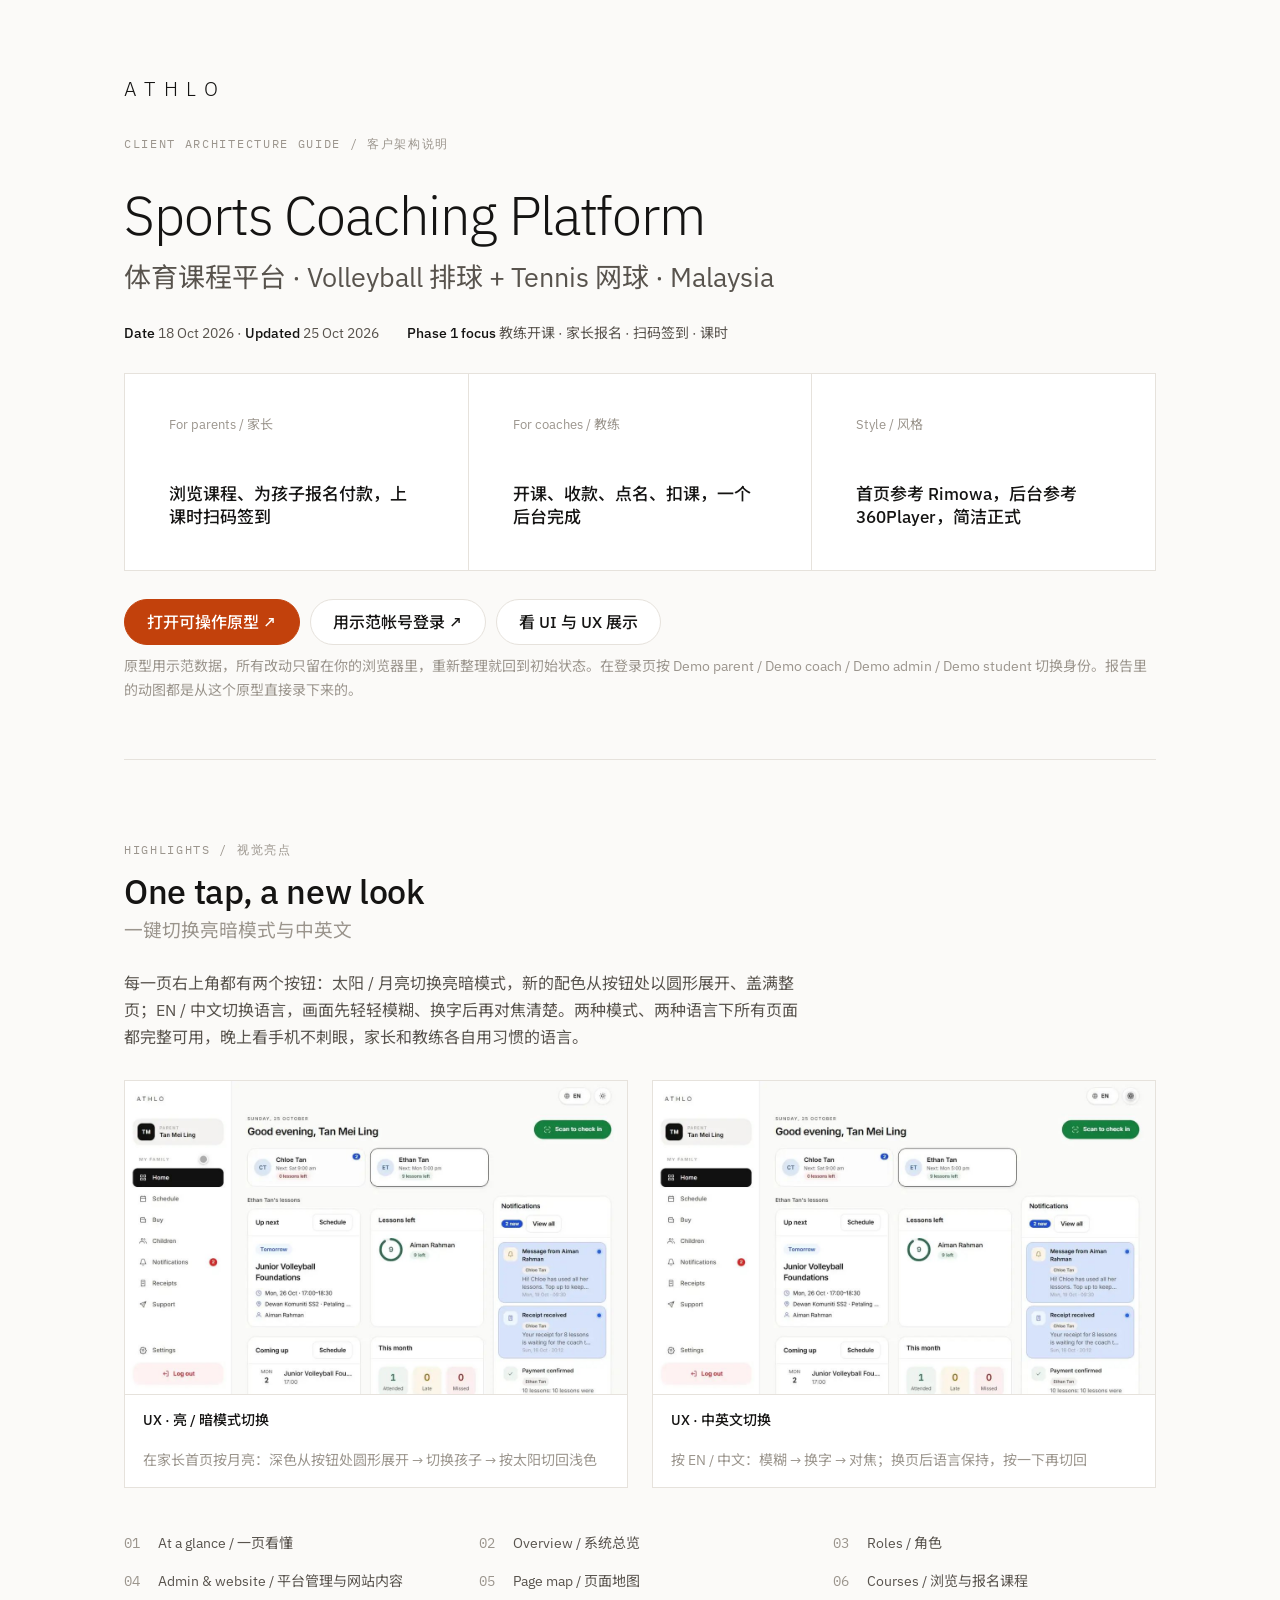
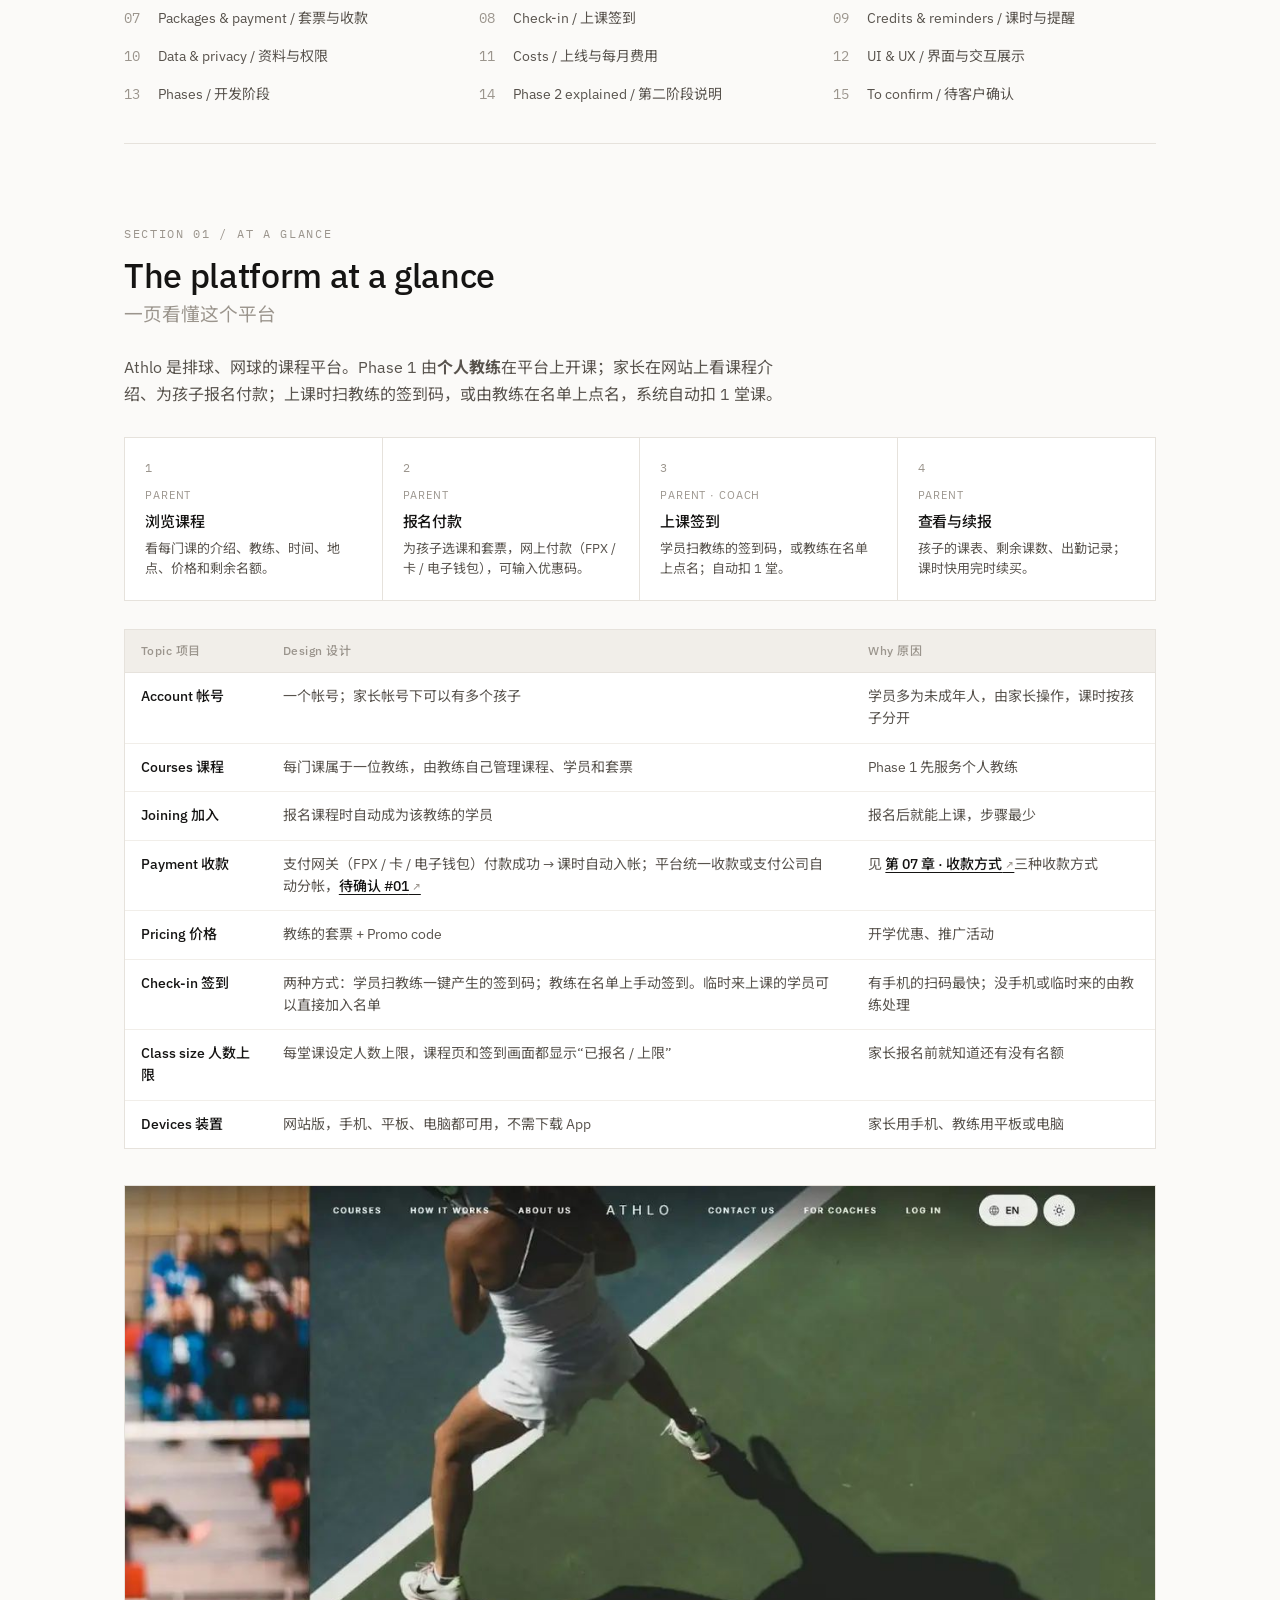
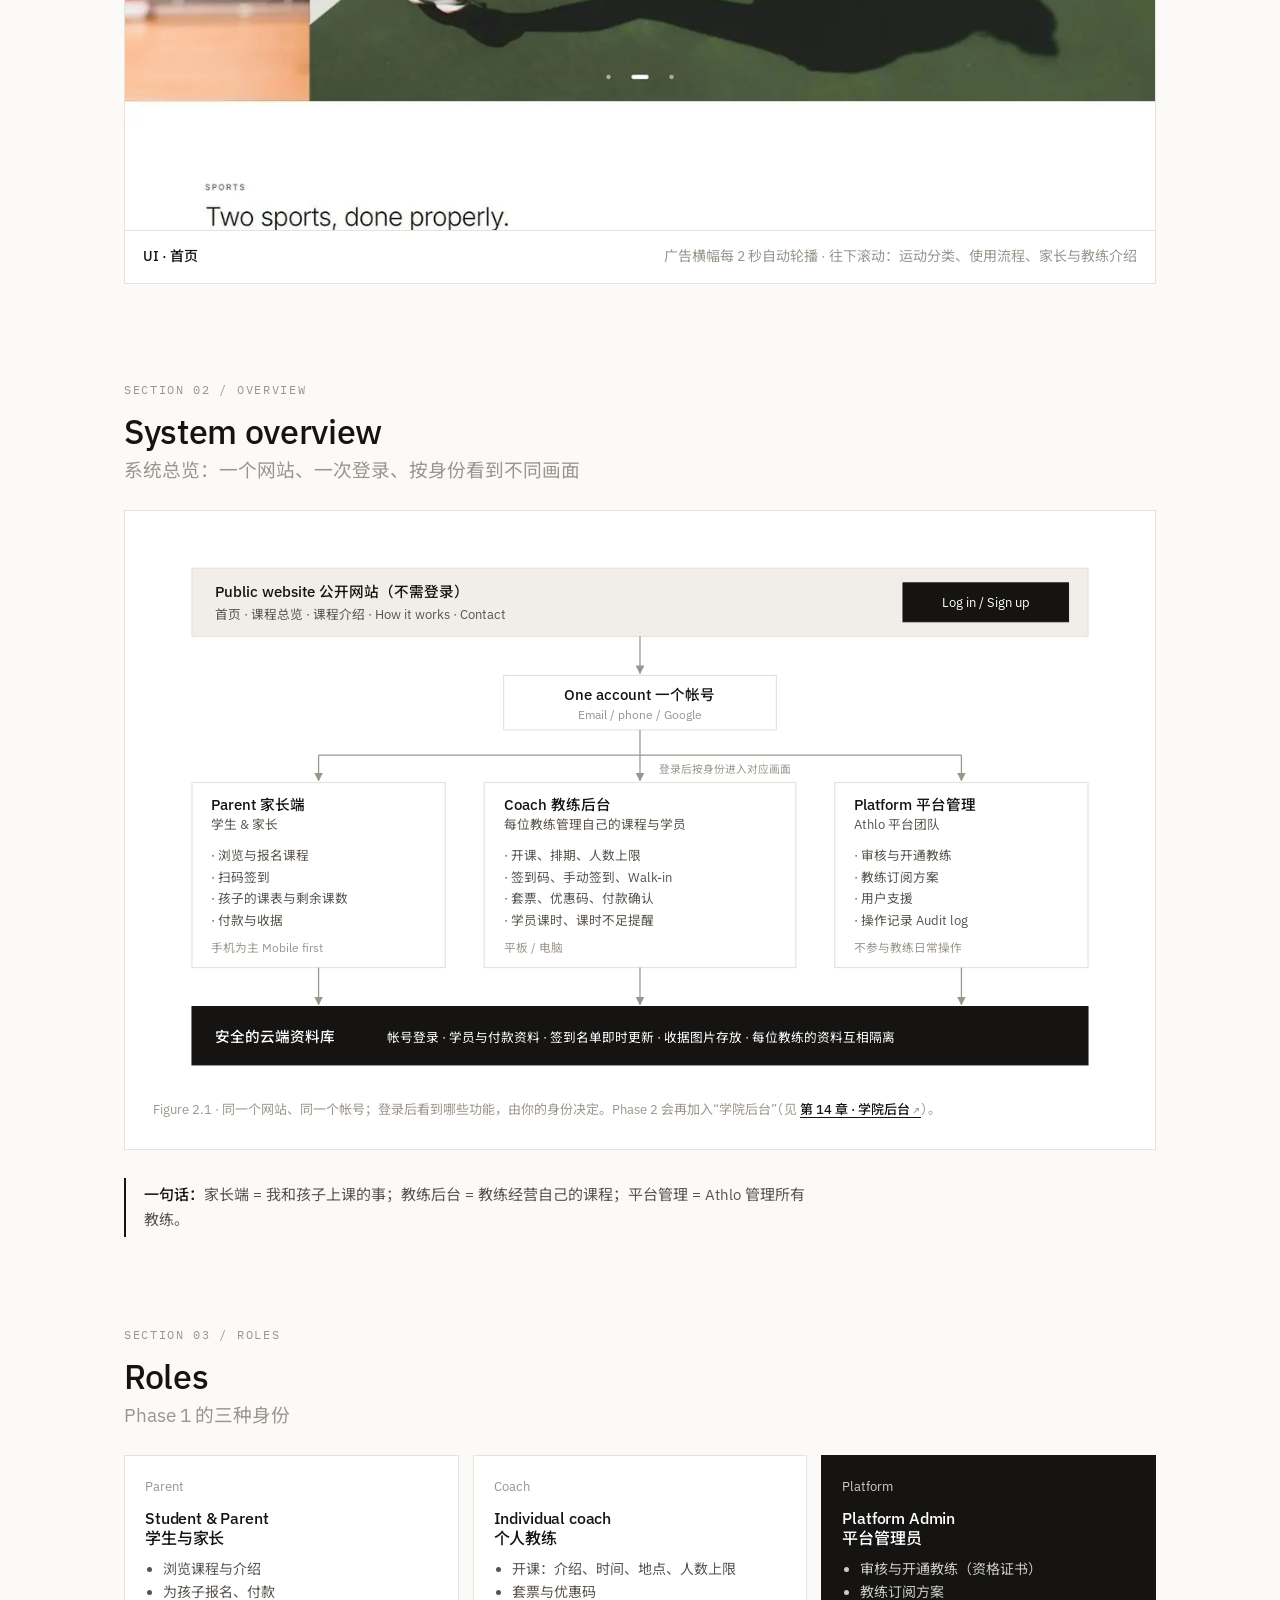
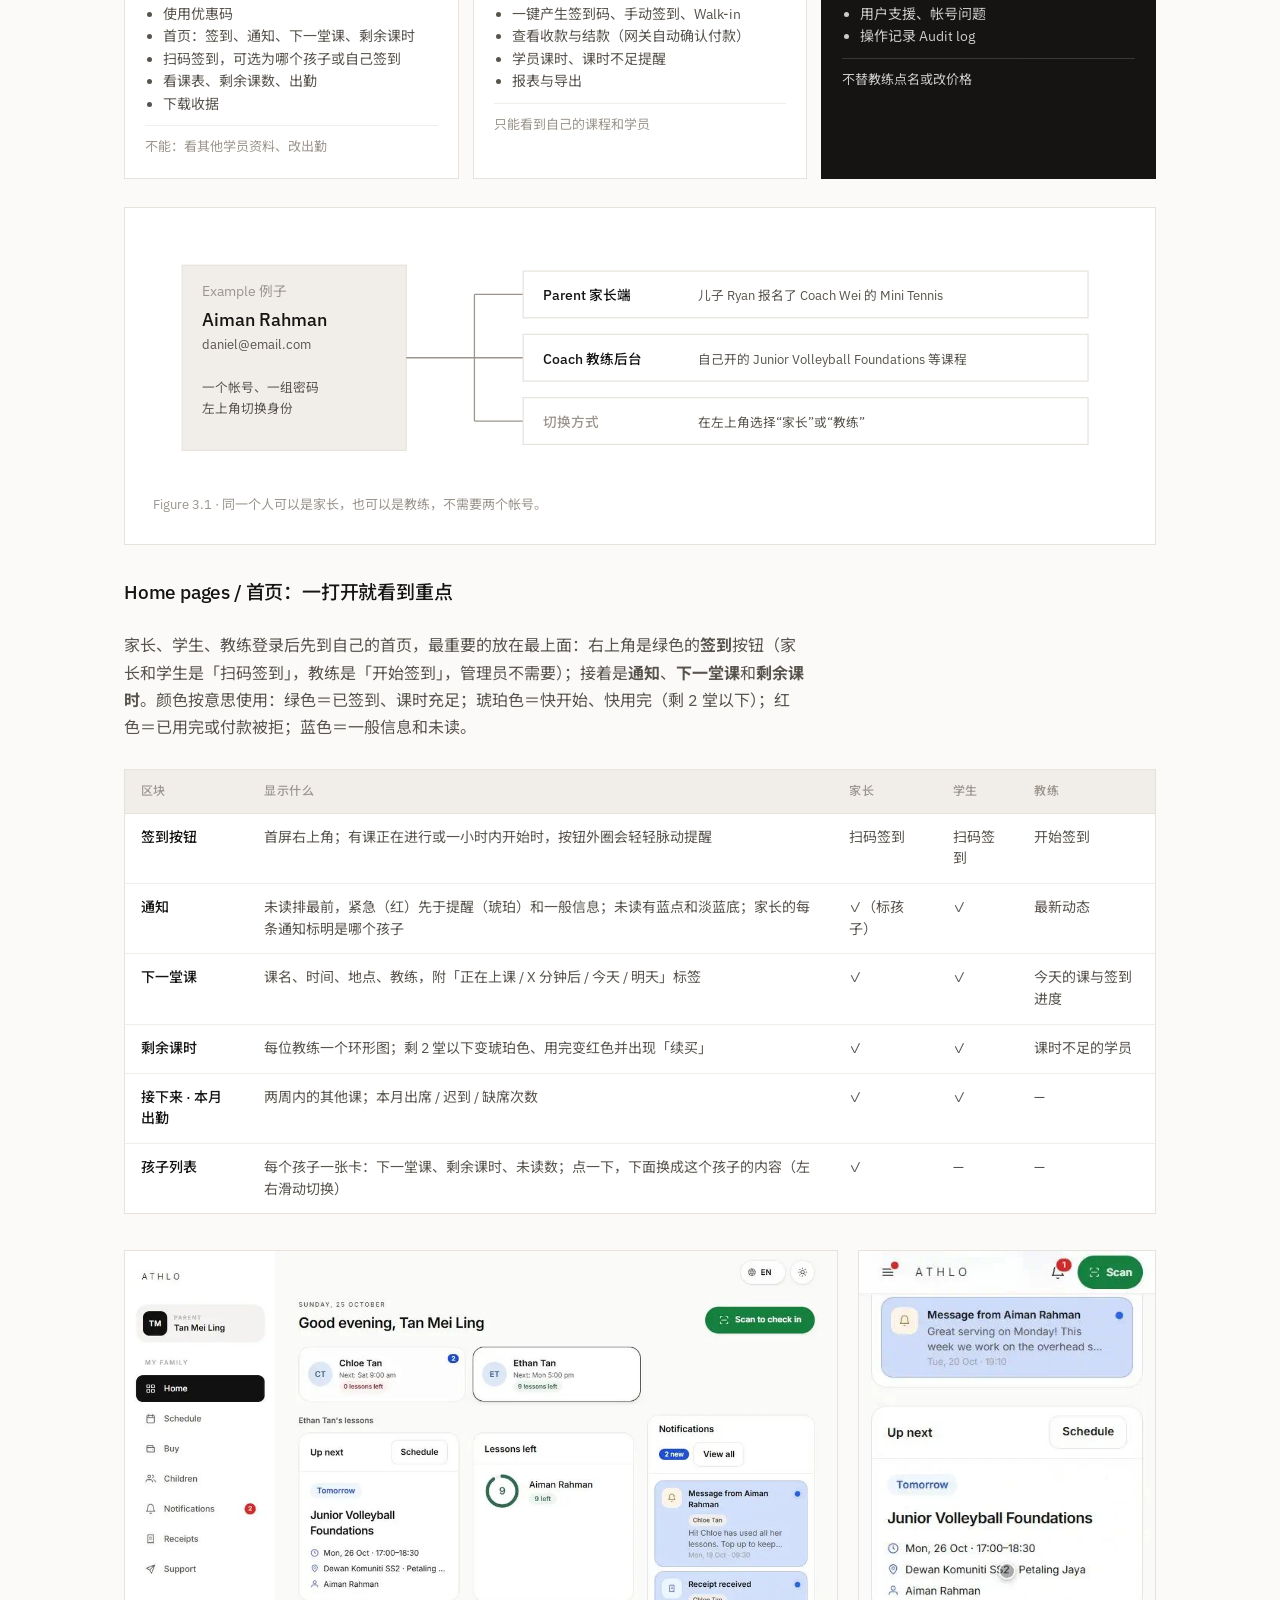
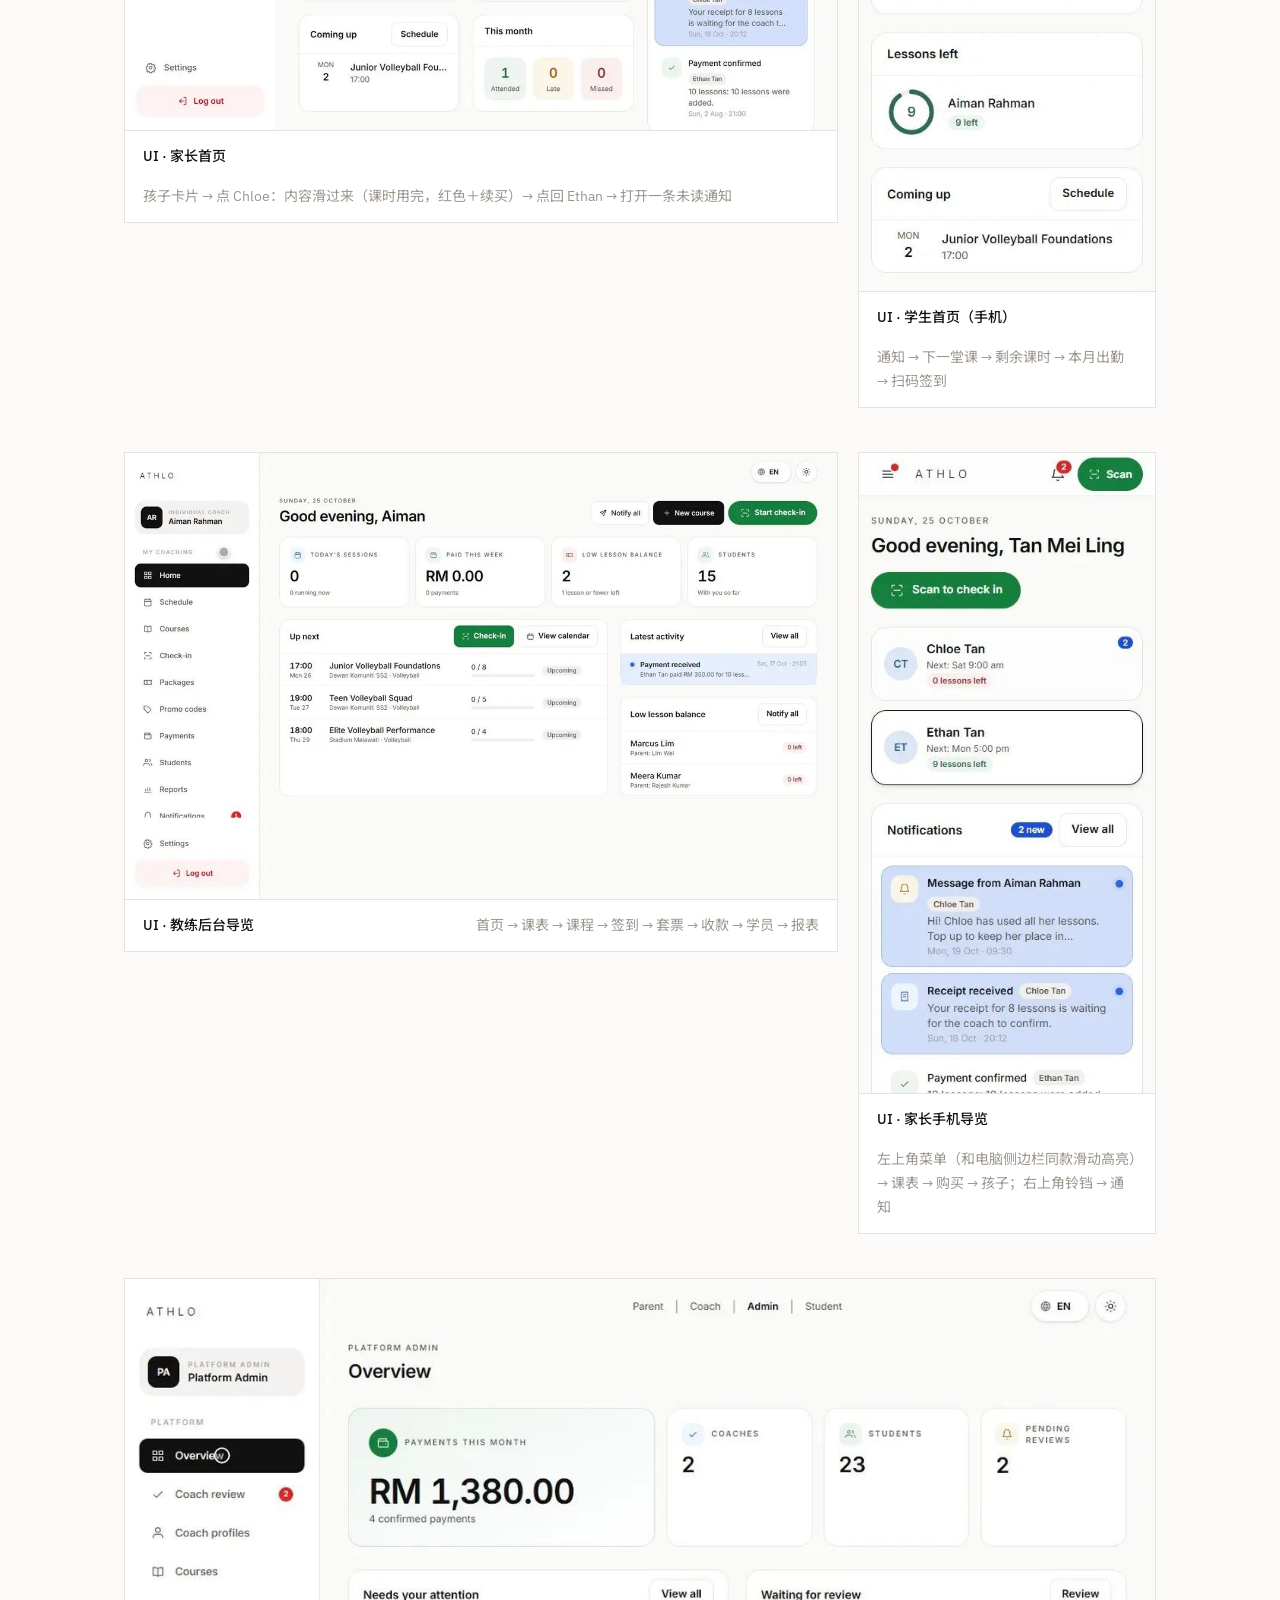
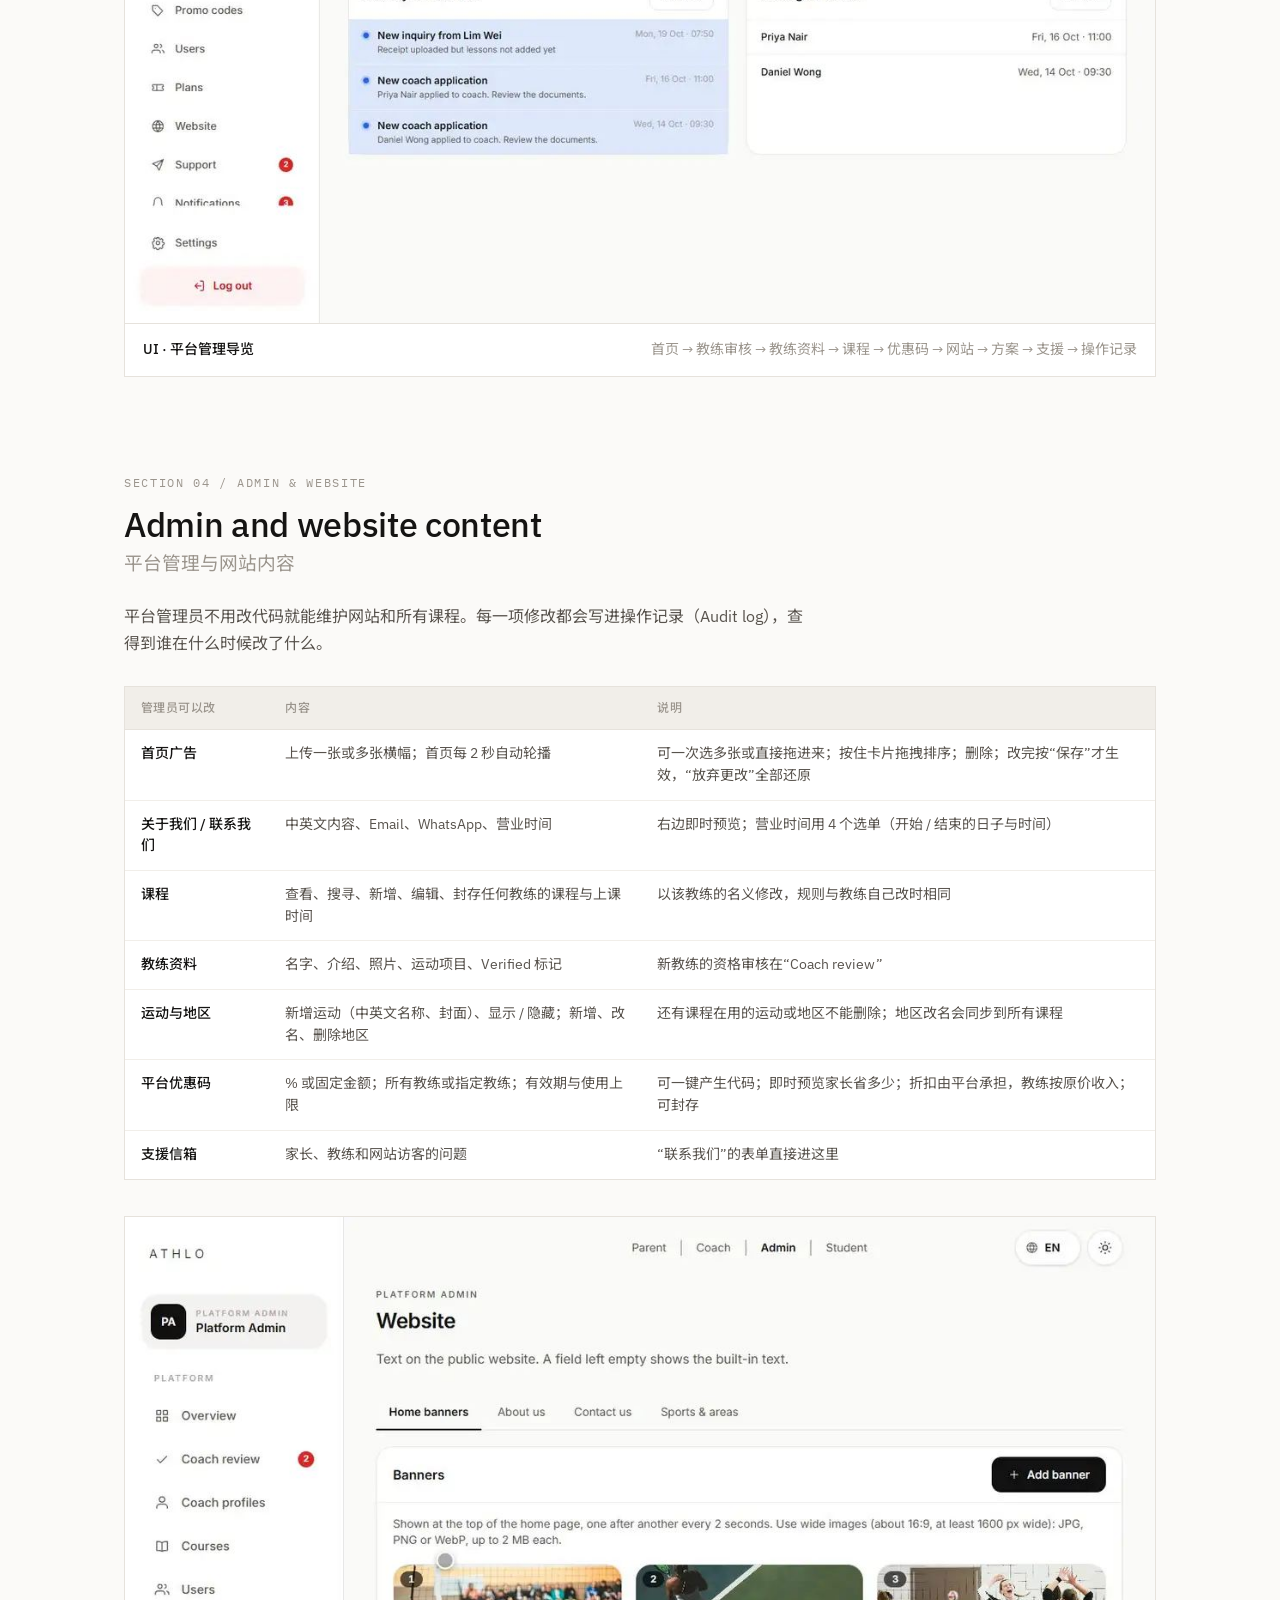
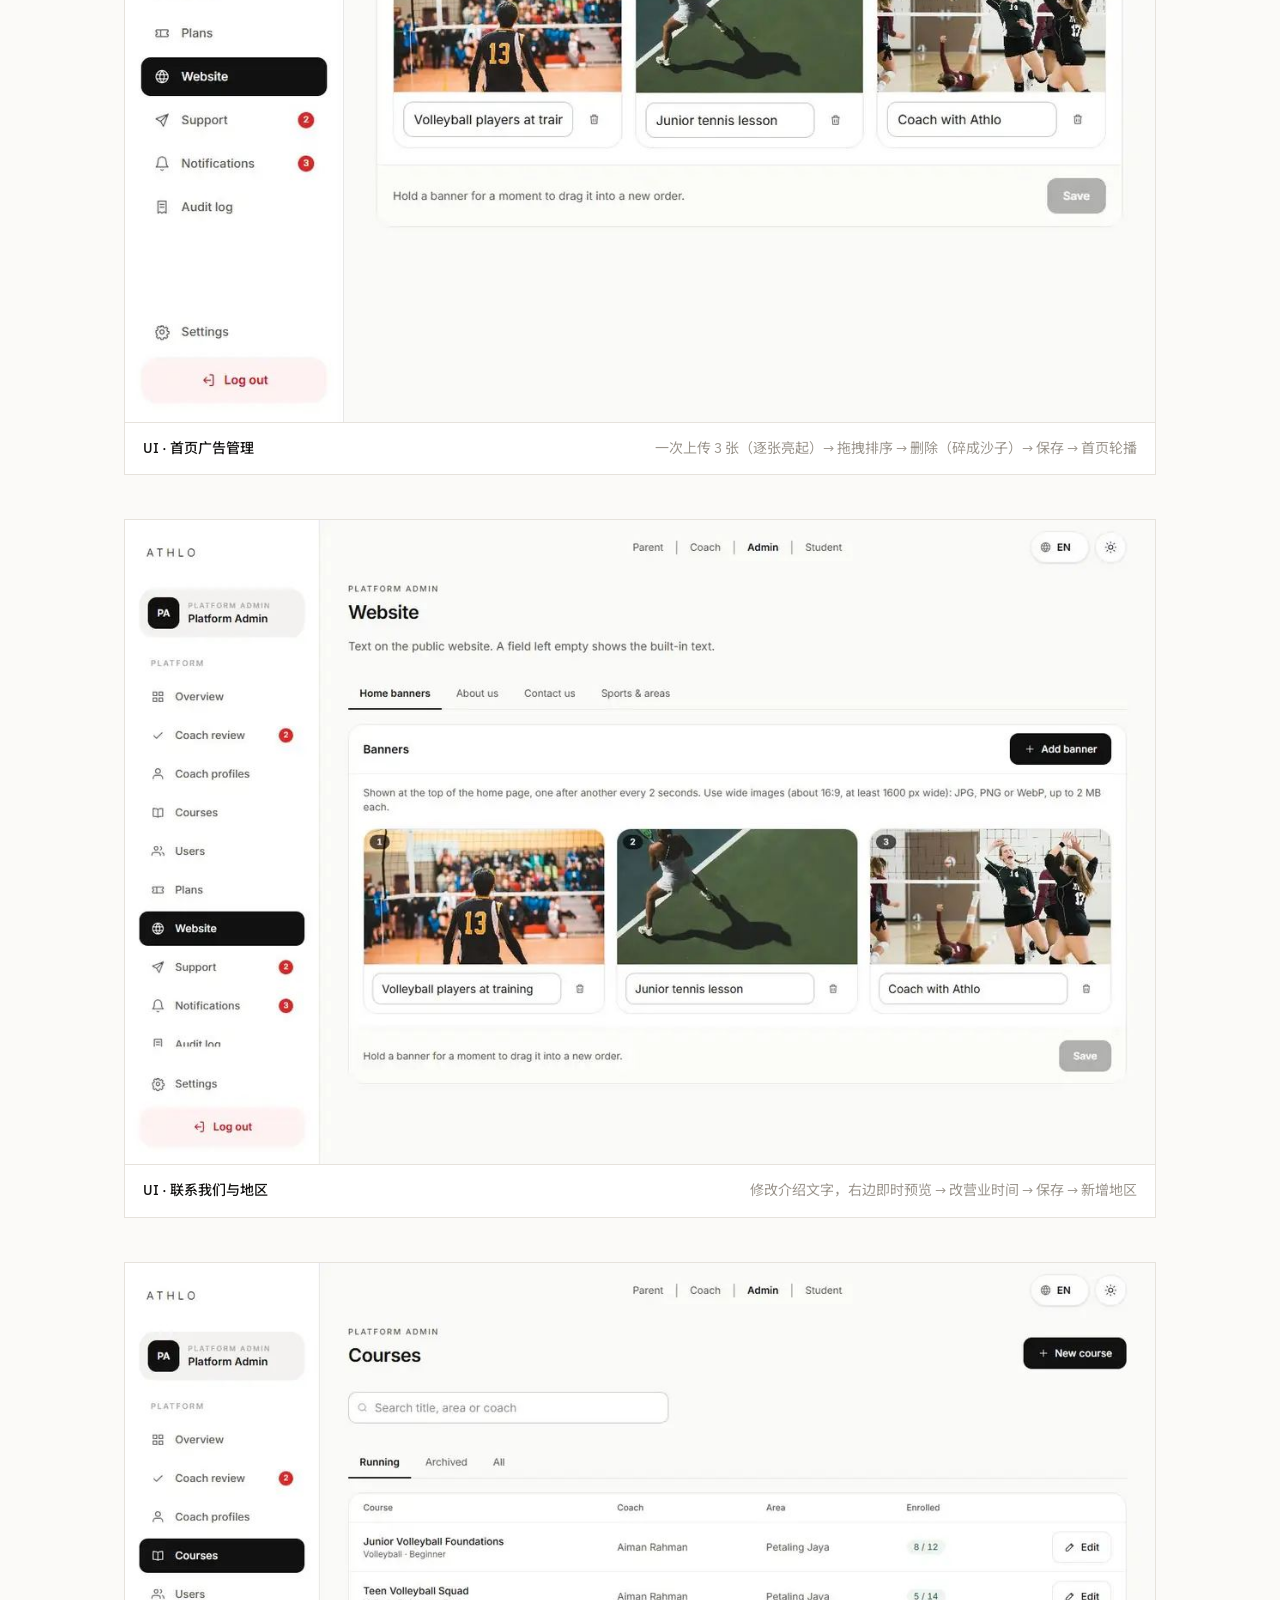
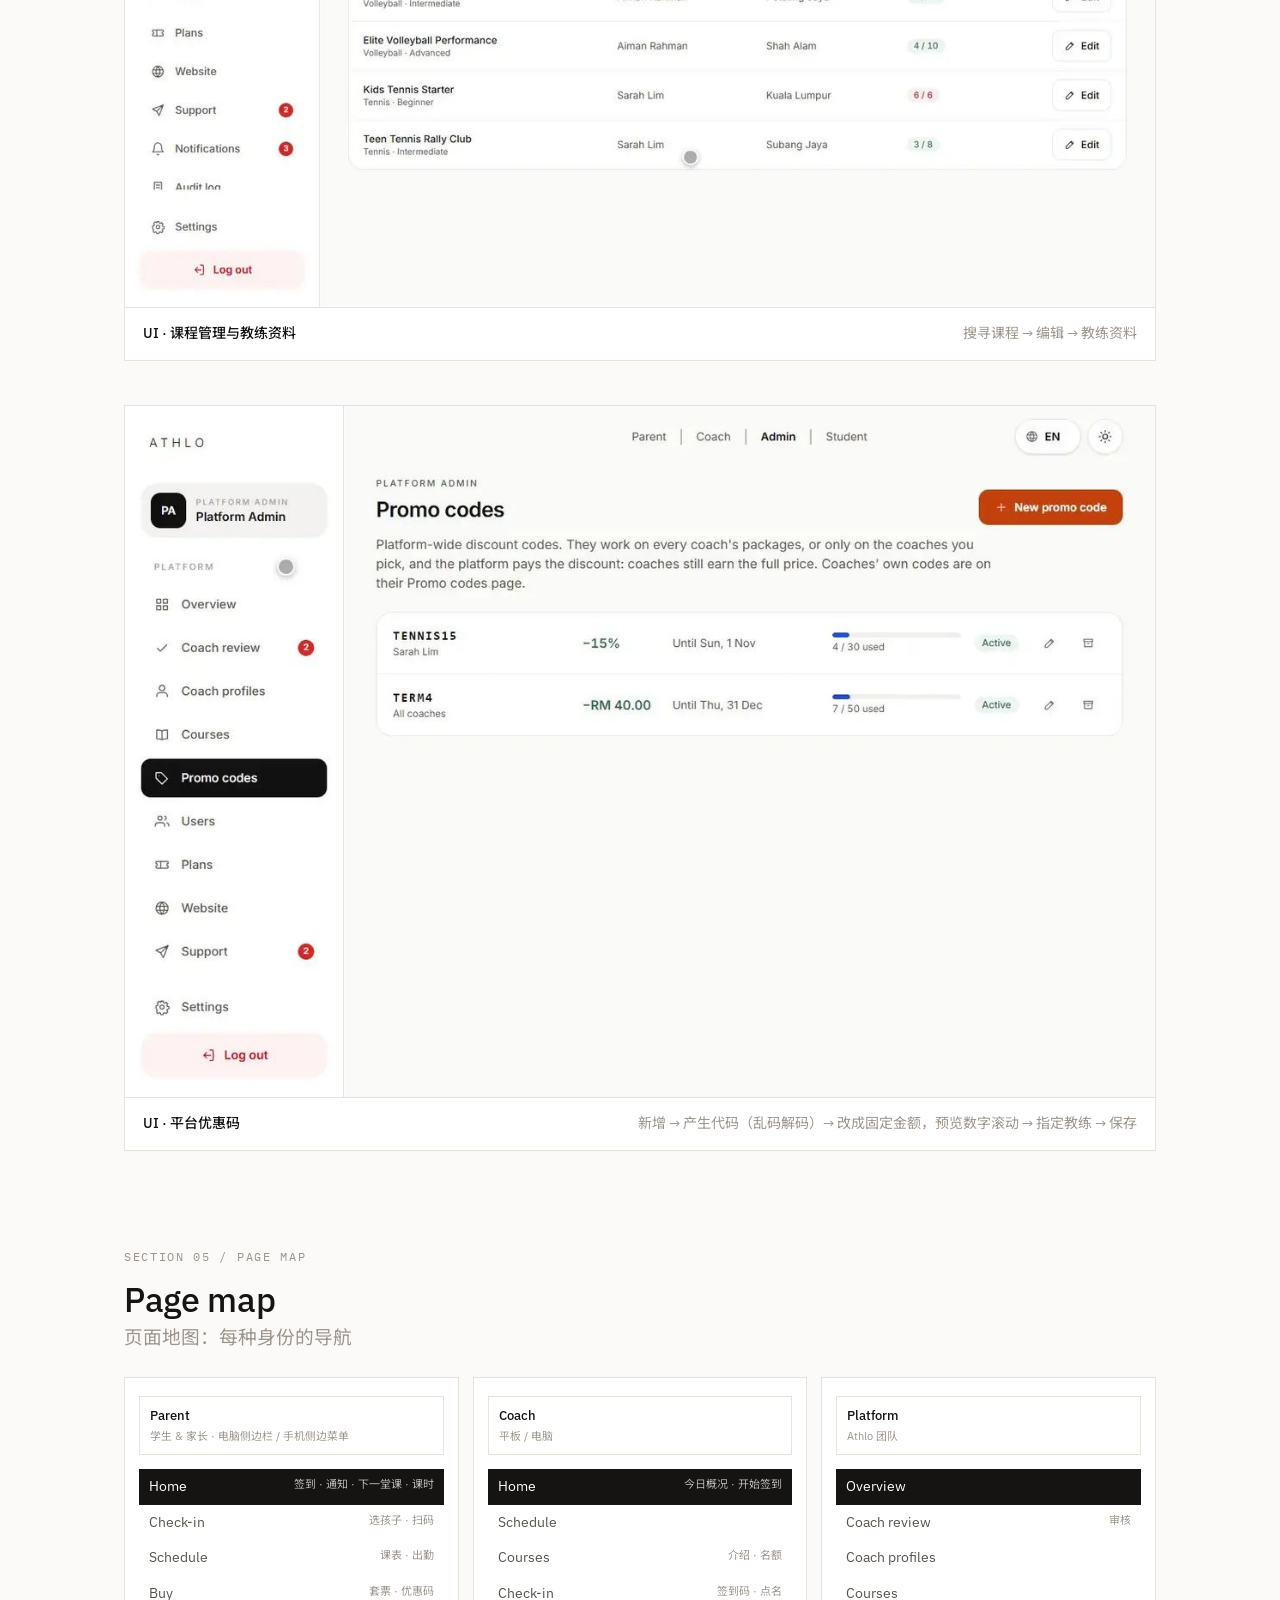
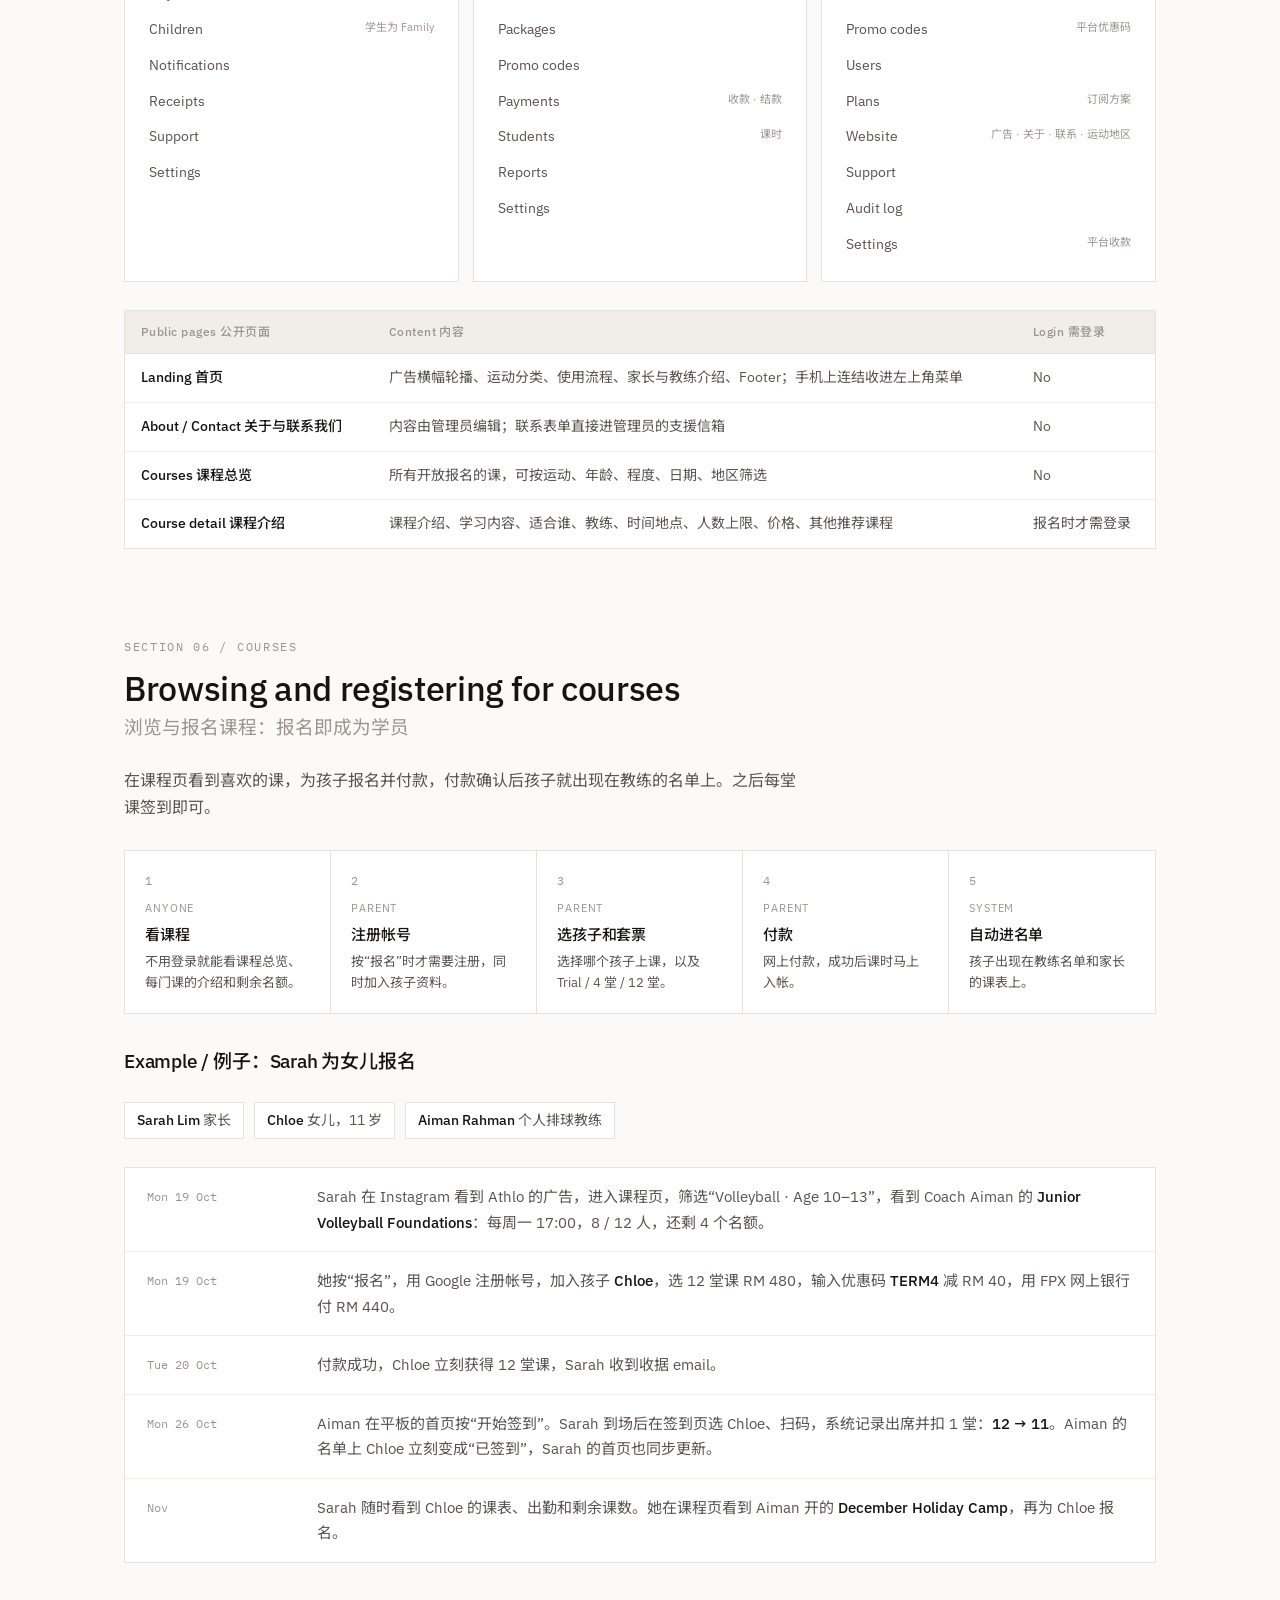
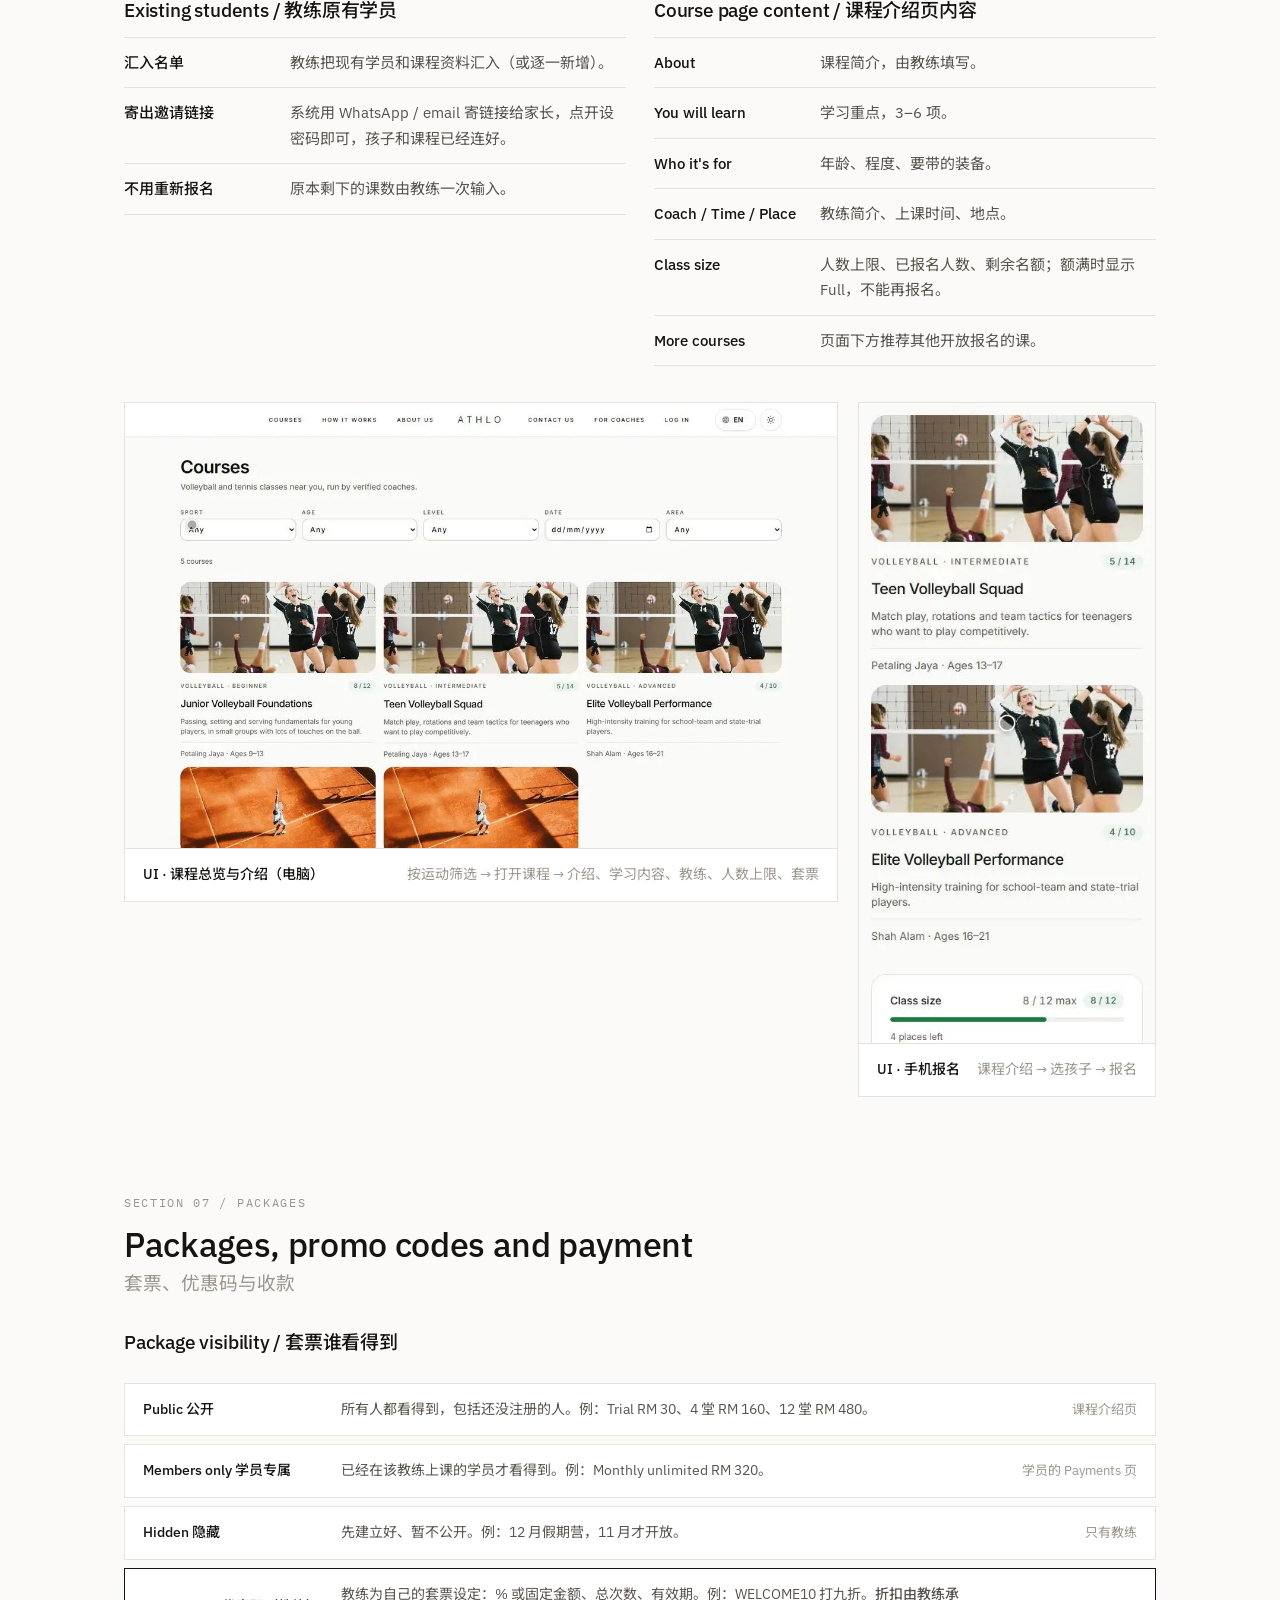
==== commit 198c926d: "Report: phone clips re-recorded (desktop-style menu, bell at top right) Co-Authored-By: Claude Opus " ====
--- a/index.html
+++ b/index.html
@@ -174,6 +174,12 @@
 .proto p { margin: 0; flex-basis: 100%; font-size: 14px; color: var(--fg-3); }
 .ux-grid { display: grid; grid-template-columns: repeat(auto-fit, minmax(min(100%, 440px), 1fr)); gap: 24px; align-items: start; }
 .ux-grid .phone { max-width: none; }
+.gallery-group { margin-top: 36px; }
+.gallery-group h3 { display: flex; align-items: baseline; gap: 10px; }
+.gallery-group h3 small { font-size: 13px; font-weight: 400; color: var(--fg-3); }
+.reel { display: grid; grid-template-columns: repeat(auto-fill, minmax(min(100%, 240px), 1fr)); gap: 20px; align-items: start; }
+.reel .clip { max-width: none; }
+@media (min-width: 760px) { .reel .clip:not(.phone) { grid-column: span 2; } }
 .gallery { display: grid; gap: 28px; }
 
 /* Pricing stack */
@@ -420,7 +426,7 @@
     <tr><td>孩子列表</td><td>每个孩子一张卡：下一堂课、剩余课时、未读数；点一下，下面换成这个孩子的内容（左右滑动切换）</td><td>✓</td><td>—</td><td>—</td></tr>
   </table></div>
   <div class="clips"><figure class="shot clip"><img src="ux/poster/home-parent.jpg" data-anim="ux/home-parent.webp" alt="UI · 家长首页" loading="lazy"><div class="shot-cap"><b>UI · 家长首页</b><span>孩子卡片 → 点 Chloe：内容滑过来（课时用完，红色＋续买）→ 点回 Ethan → 打开一条未读通知</span></div></figure><figure class="shot clip phone"><img src="ux/poster/home-student.jpg" data-anim="ux/home-student.webp" alt="UI · 学生首页（手机）" loading="lazy"><div class="shot-cap"><b>UI · 学生首页（手机）</b><span>通知 → 下一堂课 → 剩余课时 → 本月出勤 → 扫码签到</span></div></figure></div>
-  <div class="clips"><figure class="shot clip"><img src="ux/poster/tour-coach.jpg" data-anim="ux/tour-coach.webp" alt="UI · 教练后台导览" loading="lazy"><div class="shot-cap"><b>UI · 教练后台导览</b><span>首页 → 课表 → 课程 → 签到 → 套票 → 收款 → 学员 → 报表</span></div></figure><figure class="shot clip phone"><img src="ux/poster/tour-parent.jpg" data-anim="ux/tour-parent.webp" alt="UI · 家长手机导览" loading="lazy"><div class="shot-cap"><b>UI · 家长手机导览</b><span>首页 → 课表 → 购买 → 孩子 → 通知</span></div></figure></div>
+  <div class="clips"><figure class="shot clip"><img src="ux/poster/tour-coach.jpg" data-anim="ux/tour-coach.webp" alt="UI · 教练后台导览" loading="lazy"><div class="shot-cap"><b>UI · 教练后台导览</b><span>首页 → 课表 → 课程 → 签到 → 套票 → 收款 → 学员 → 报表</span></div></figure><figure class="shot clip phone"><img src="ux/poster/tour-parent.jpg" data-anim="ux/tour-parent.webp" alt="UI · 家长手机导览" loading="lazy"><div class="shot-cap"><b>UI · 家长手机导览</b><span>左上角菜单（和电脑侧边栏同款滑动高亮）→ 课表 → 购买 → 孩子；右上角铃铛 → 通知</span></div></figure></div>
   <div class="clips"><figure class="shot clip"><img src="ux/poster/tour-admin.jpg" data-anim="ux/tour-admin.webp" alt="UI · 平台管理导览" loading="lazy"><div class="shot-cap"><b>UI · 平台管理导览</b><span>首页 → 教练审核 → 教练资料 → 课程 → 优惠码 → 网站 → 方案 → 支援 → 操作记录</span></div></figure></div>
 </section>
 
@@ -448,7 +454,7 @@
 <section class="ch" id="pages">
   <div class="ch-head"><div class="eyebrow">Section 05 / Page map</div><h2>Page map<small>页面地图：每种身份的导航</small></h2></div>
   <div class="navs" style="grid-template-columns:repeat(3,minmax(0,1fr))">
-    <div class="nav"><div class="ws">Parent<small>学生 &amp; 家长 · 电脑侧边栏 / 手机底部 Tab</small></div><ol><li>Home<i>签到 · 通知 · 下一堂课 · 课时</i></li><li>Check-in<i>选孩子 · 扫码</i></li><li>Schedule<i>课表 · 出勤</i></li><li>Buy<i>套票 · 优惠码</i></li><li>Children<i>学生为 Family</i></li><li>Notifications</li><li>Receipts</li><li>Support</li><li>Settings</li></ol></div>
+    <div class="nav"><div class="ws">Parent<small>学生 &amp; 家长 · 电脑侧边栏 / 手机侧边菜单</small></div><ol><li>Home<i>签到 · 通知 · 下一堂课 · 课时</i></li><li>Check-in<i>选孩子 · 扫码</i></li><li>Schedule<i>课表 · 出勤</i></li><li>Buy<i>套票 · 优惠码</i></li><li>Children<i>学生为 Family</i></li><li>Notifications</li><li>Receipts</li><li>Support</li><li>Settings</li></ol></div>
     <div class="nav"><div class="ws">Coach<small>平板 / 电脑</small></div><ol><li>Home<i>今日概况 · 开始签到</i></li><li>Schedule</li><li>Courses<i>介绍 · 名额</i></li><li>Check-in<i>签到码 · 点名</i></li><li>Packages</li><li>Promo codes</li><li>Payments<i>收款 · 结款</i></li><li>Students<i>课时</i></li><li>Reports</li><li>Settings</li></ol></div>
     <div class="nav"><div class="ws">Platform<small>Athlo 团队</small></div><ol><li>Overview</li><li>Coach review<i>审核</i></li><li>Coach profiles</li><li>Courses</li><li>Promo codes<i>平台优惠码</i></li><li>Users</li><li>Plans<i>订阅方案</i></li><li>Website<i>广告 · 关于 · 联系 · 运动地区</i></li><li>Support</li><li>Audit log</li><li>Settings<i>平台收款</i></li></ol></div>
   </div>
@@ -739,11 +745,15 @@
 <section class="ch" id="ui">
   <div class="ch-head"><div class="eyebrow">Section 12 / UI &amp; UX</div><h2>UI and UX<small>界面与交互展示（Phase 1 原型，25 Oct 2026）</small></h2></div>
   <p class="prose">首页和课程页参考 Rimowa：大图、细字、留白、少颜色。登录后的后台参考 360Player：左侧导航、清楚的表格和状态标签，颜色按意思使用（绿色确认、红色删除或放弃、橙色主要行动）。所有页面用同一套交互：换页淡入、列表依次出现、按钮有统一的转圈 → 对勾反馈、不能按的按钮一律变灰；系统开启“减少动态效果”时这些动画会自动关掉。以下动图都是从原型直接录下来的；照片与人名为样本。</p>
-  <div class="ux-grid">
-    <figure class="shot clip"><img src="ux/poster/header-fold.jpg" data-anim="ux/header-fold.webp" alt="UX · 首页顶栏折叠" loading="lazy"><div class="shot-cap"><b>UX · 首页顶栏折叠</b><span>往下滚动，两边的连结滑向中间，ATHLO 转一圈缩成小药丸；点一下展开，再点一下回到顶部</span></div></figure>
-    <figure class="shot clip phone"><img src="ux/poster/phone-menu.jpg" data-anim="ux/phone-menu.webp" alt="UX · 手机菜单" loading="lazy"><div class="shot-cap"><b>UX · 手机菜单</b><span>手机上左上角的菜单按钮：所有页面连结、语言和亮暗切换从左边滑出</span></div></figure>
-  </div>
-  <div class="tbl" style="margin-top:28px"><table>
+  <p class="prose"><b>快速回顾：</b>报告里全部 21 段界面与交互动图，按使用者分类放在一起；每段在前面的章节旁边也有文字说明。</p>
+  <div class="gallery-group"><h3>视觉亮点<small>2 段</small></h3><div class="reel"><figure class="shot clip"><img src="ux/poster/theme.jpg" data-anim="ux/theme.webp" alt="UX · 亮 / 暗模式切换" loading="lazy"><div class="shot-cap"><b>UX · 亮 / 暗模式切换</b><span>深色从按钮处圆形展开 → 切换孩子 → 切回浅色</span></div></figure><figure class="shot clip"><img src="ux/poster/language.jpg" data-anim="ux/language.webp" alt="UX · 中英文切换" loading="lazy"><div class="shot-cap"><b>UX · 中英文切换</b><span>模糊 → 换字 → 对焦；换页后语言保持</span></div></figure></div></div>
+  <div class="gallery-group"><h3>公开网站<small>5 段</small></h3><div class="reel"><figure class="shot clip"><img src="ux/poster/landing.jpg" data-anim="ux/landing.webp" alt="UI · 首页" loading="lazy"><div class="shot-cap"><b>UI · 首页</b><span>广告横幅自动轮播 → 往下滚动看完整首页</span></div></figure><figure class="shot clip"><img src="ux/poster/header-fold.jpg" data-anim="ux/header-fold.webp" alt="UX · 首页顶栏折叠" loading="lazy"><div class="shot-cap"><b>UX · 首页顶栏折叠</b><span>往下滚动缩成 ATHLO 小药丸；点一下展开，再点回到顶部</span></div></figure><figure class="shot clip"><img src="ux/poster/courses.jpg" data-anim="ux/courses.webp" alt="UI · 课程总览与介绍" loading="lazy"><div class="shot-cap"><b>UI · 课程总览与介绍</b><span>按运动筛选 → 打开课程 → 介绍、教练、名额、套票</span></div></figure><figure class="shot clip phone"><img src="ux/poster/phone-menu.jpg" data-anim="ux/phone-menu.webp" alt="UX · 手机菜单" loading="lazy"><div class="shot-cap"><b>UX · 手机菜单</b><span>左上角菜单：页面连结、语言、亮暗切换从左边滑出</span></div></figure><figure class="shot clip phone"><img src="ux/poster/enroll.jpg" data-anim="ux/enroll.webp" alt="UI · 手机报名" loading="lazy"><div class="shot-cap"><b>UI · 手机报名</b><span>课程介绍 → 选孩子 → 报名</span></div></figure></div></div>
+  <div class="gallery-group"><h3>家长与学生<small>5 段</small></h3><div class="reel"><figure class="shot clip"><img src="ux/poster/home-parent.jpg" data-anim="ux/home-parent.webp" alt="UI · 家长首页" loading="lazy"><div class="shot-cap"><b>UI · 家长首页</b><span>孩子卡片 → 切换孩子（内容滑动）→ 打开未读通知</span></div></figure><figure class="shot clip phone"><img src="ux/poster/home-student.jpg" data-anim="ux/home-student.webp" alt="UI · 学生首页" loading="lazy"><div class="shot-cap"><b>UI · 学生首页</b><span>通知 → 下一堂课 → 剩余课时 → 扫码签到</span></div></figure><figure class="shot clip phone"><img src="ux/poster/tour-parent.jpg" data-anim="ux/tour-parent.webp" alt="UI · 家长手机导览" loading="lazy"><div class="shot-cap"><b>UI · 家长手机导览</b><span>左上角菜单（和电脑侧边栏同款滑动高亮）→ 课表 → 购买 → 孩子；右上角铃铛 → 通知</span></div></figure><figure class="shot clip phone"><img src="ux/poster/buy.jpg" data-anim="ux/buy.webp" alt="UI · 购买套票" loading="lazy"><div class="shot-cap"><b>UI · 购买套票</b><span>选孩子 → 套票 → 优惠码 → FPX → 付款成功</span></div></figure><figure class="shot clip phone"><img src="ux/poster/scan.jpg" data-anim="ux/scan.webp" alt="UI · 扫码签到" loading="lazy"><div class="shot-cap"><b>UI · 扫码签到</b><span>先选为谁签到 → 扫码 → 自动勾好 → 签到完成</span></div></figure></div></div>
+  <div class="gallery-group"><h3>教练<small>3 段</small></h3><div class="reel"><figure class="shot clip"><img src="ux/poster/tour-coach.jpg" data-anim="ux/tour-coach.webp" alt="UI · 教练后台导览" loading="lazy"><div class="shot-cap"><b>UI · 教练后台导览</b><span>首页 → 课表 → 课程 → 签到 → 套票 → 收款 → 学员 → 报表</span></div></figure><figure class="shot clip"><img src="ux/poster/checkin.jpg" data-anim="ux/checkin.webp" alt="UI · 教练签到" loading="lazy"><div class="shot-cap"><b>UI · 教练签到</b><span>签到码 → Check in / Absent → Add walk-in</span></div></figure><figure class="shot clip"><img src="ux/poster/notify.jpg" data-anim="ux/notify.webp" alt="UI · 课时不足提醒" loading="lazy"><div class="shot-cap"><b>UI · 课时不足提醒</b><span>Notify all → 发送 → 学员课时记录</span></div></figure></div></div>
+  <div class="gallery-group"><h3>平台管理<small>6 段</small></h3><div class="reel"><figure class="shot clip"><img src="ux/poster/tour-admin.jpg" data-anim="ux/tour-admin.webp" alt="UI · 平台管理导览" loading="lazy"><div class="shot-cap"><b>UI · 平台管理导览</b><span>首页 → 教练审核 → 教练资料 → 课程 → 优惠码 → 网站 → 方案 → 支援 → 操作记录</span></div></figure><figure class="shot clip"><img src="ux/poster/banners.jpg" data-anim="ux/banners.webp" alt="UI · 首页广告管理" loading="lazy"><div class="shot-cap"><b>UI · 首页广告管理</b><span>上传多张（逐张亮起）→ 拖拽排序 → 沙化删除 → 保存</span></div></figure><figure class="shot clip"><img src="ux/poster/site-text.jpg" data-anim="ux/site-text.webp" alt="UI · 联系我们与地区" loading="lazy"><div class="shot-cap"><b>UI · 联系我们与地区</b><span>即时预览 → 营业时间 → 保存 → 新增地区</span></div></figure><figure class="shot clip"><img src="ux/poster/admin-courses.jpg" data-anim="ux/admin-courses.webp" alt="UI · 课程管理与教练资料" loading="lazy"><div class="shot-cap"><b>UI · 课程管理与教练资料</b><span>搜寻课程 → 编辑 → 教练资料</span></div></figure><figure class="shot clip"><img src="ux/poster/admin-promos.jpg" data-anim="ux/admin-promos.webp" alt="UI · 平台优惠码" loading="lazy"><div class="shot-cap"><b>UI · 平台优惠码</b><span>产生代码 → 固定金额与即时预览 → 指定教练 → 保存</span></div></figure><figure class="shot clip"><img src="ux/poster/admin-payments.jpg" data-anim="ux/admin-payments.webp" alt="UI · 收款设定与结款" loading="lazy"><div class="shot-cap"><b>UI · 收款设定与结款</b><span>结款周期 → 教练结款户口 → 套票</span></div></figure></div></div>
+
+  <h3 style="margin-top:40px">交互一览</h3>
+  <div class="tbl"><table>
     <tr><th>交互</th><th>在哪里</th><th>效果</th></tr>
     <tr><td>首页广告轮播</td><td>首页</td><td>每 2 秒由右往左滑到下一张；手指或滑鼠碰到就暂停</td></tr>
     <tr><td>刷亮上传进度</td><td>管理员 · 网站 · 首页广告</td><td>多张照片同时上传，深色蒙层由下往上退去，圆环转满后变对勾；页面照常可用</td></tr>
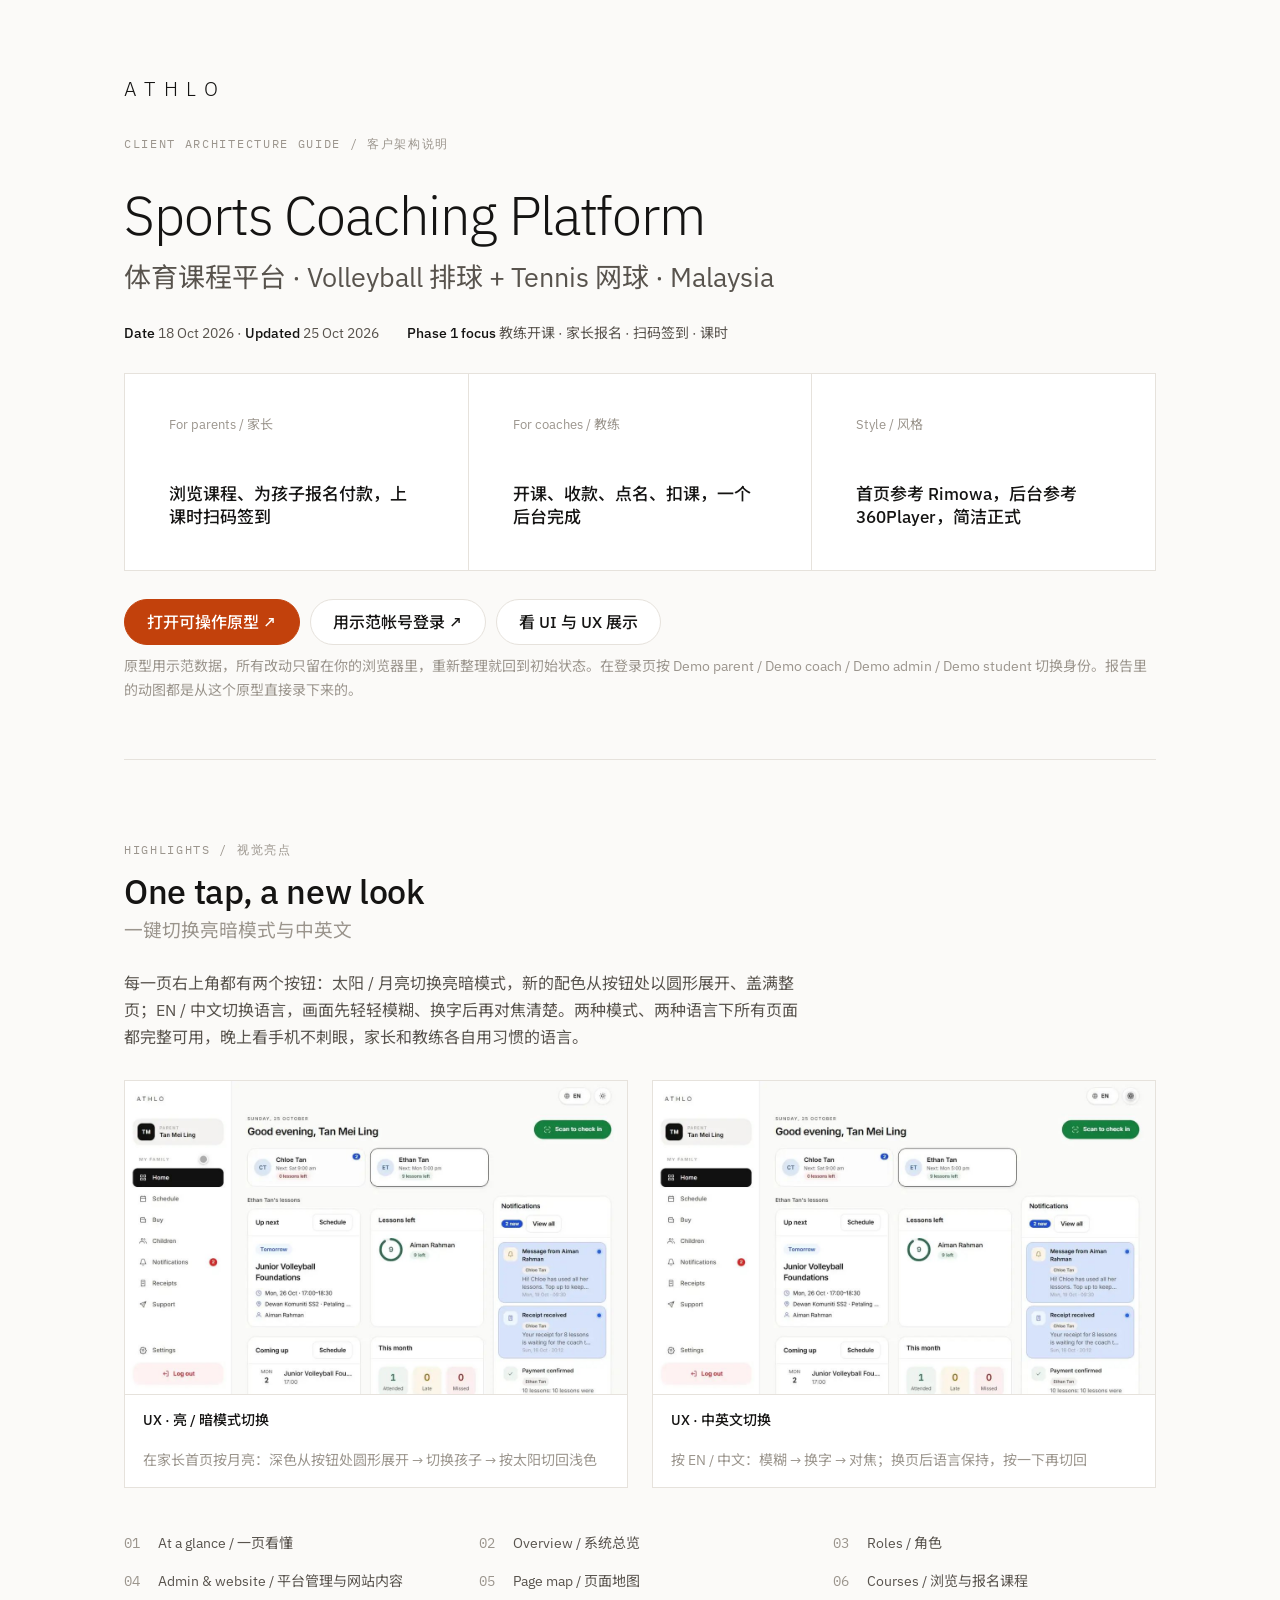
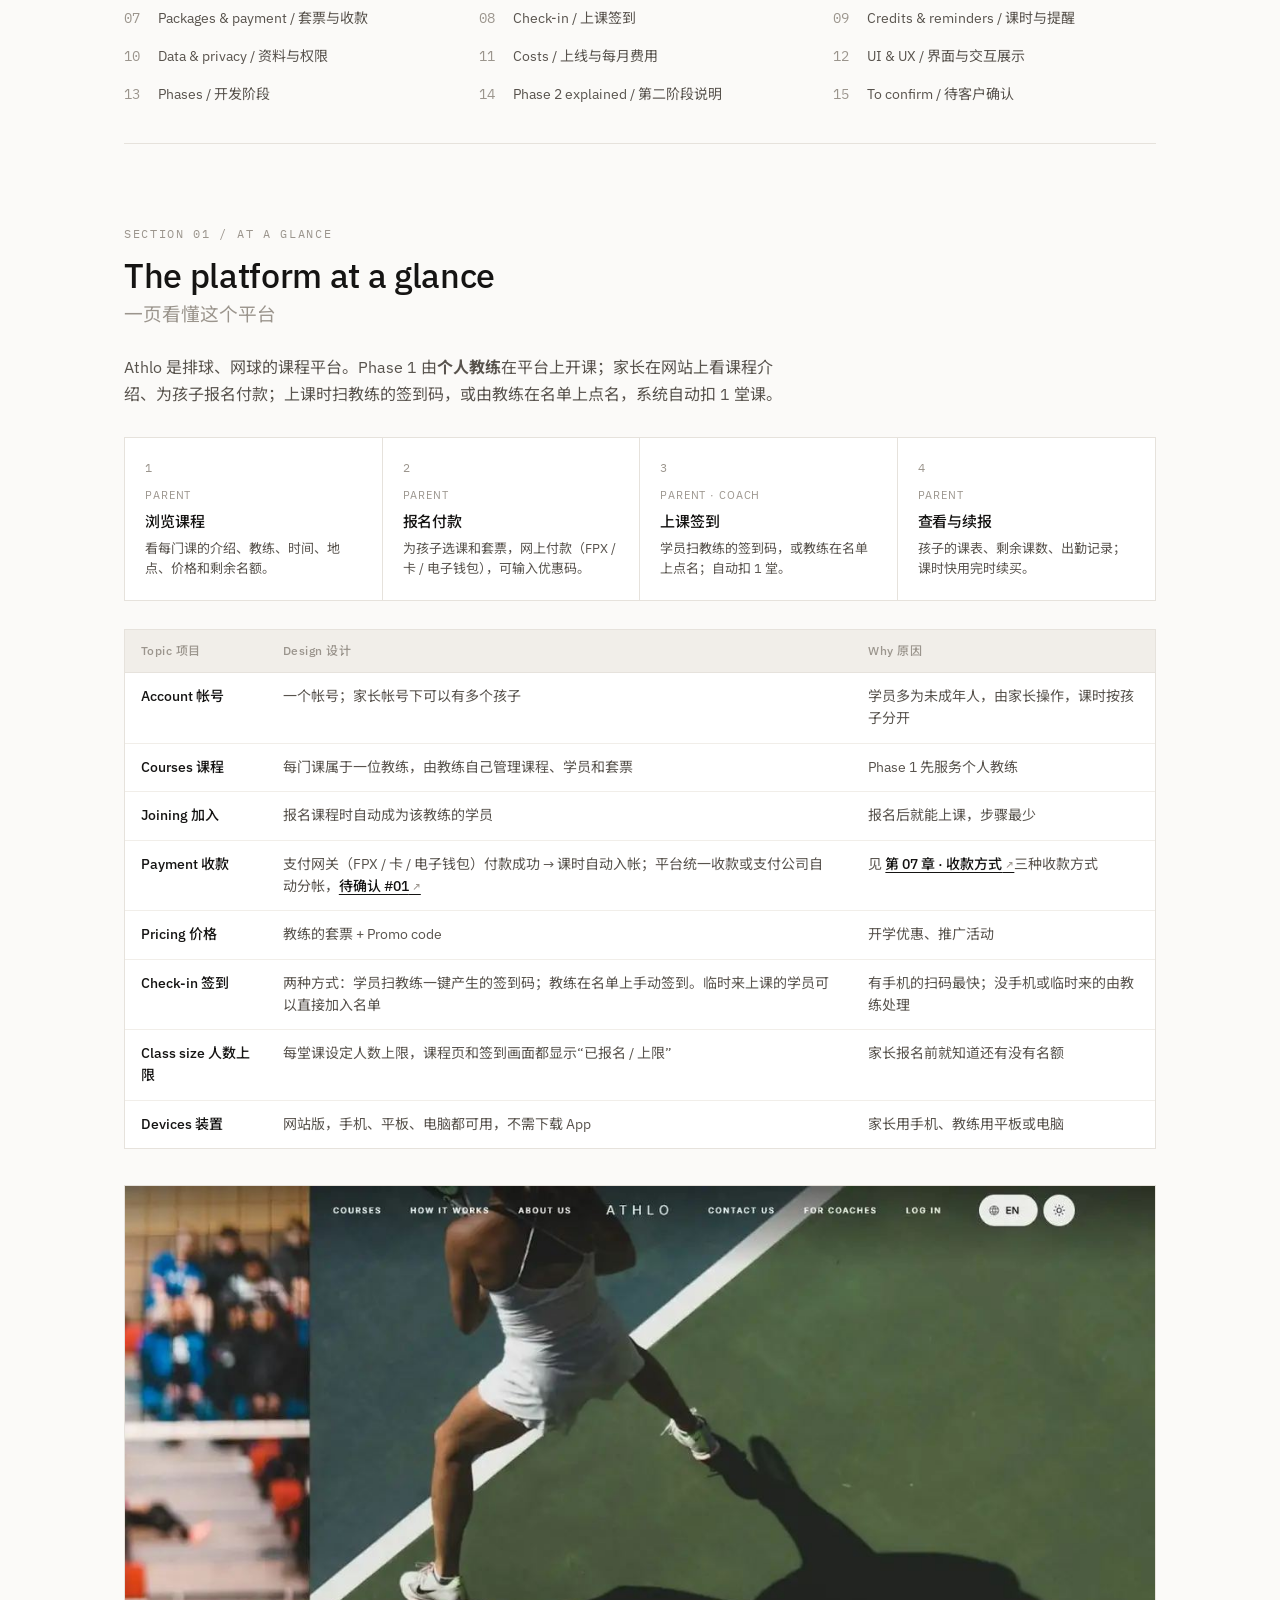
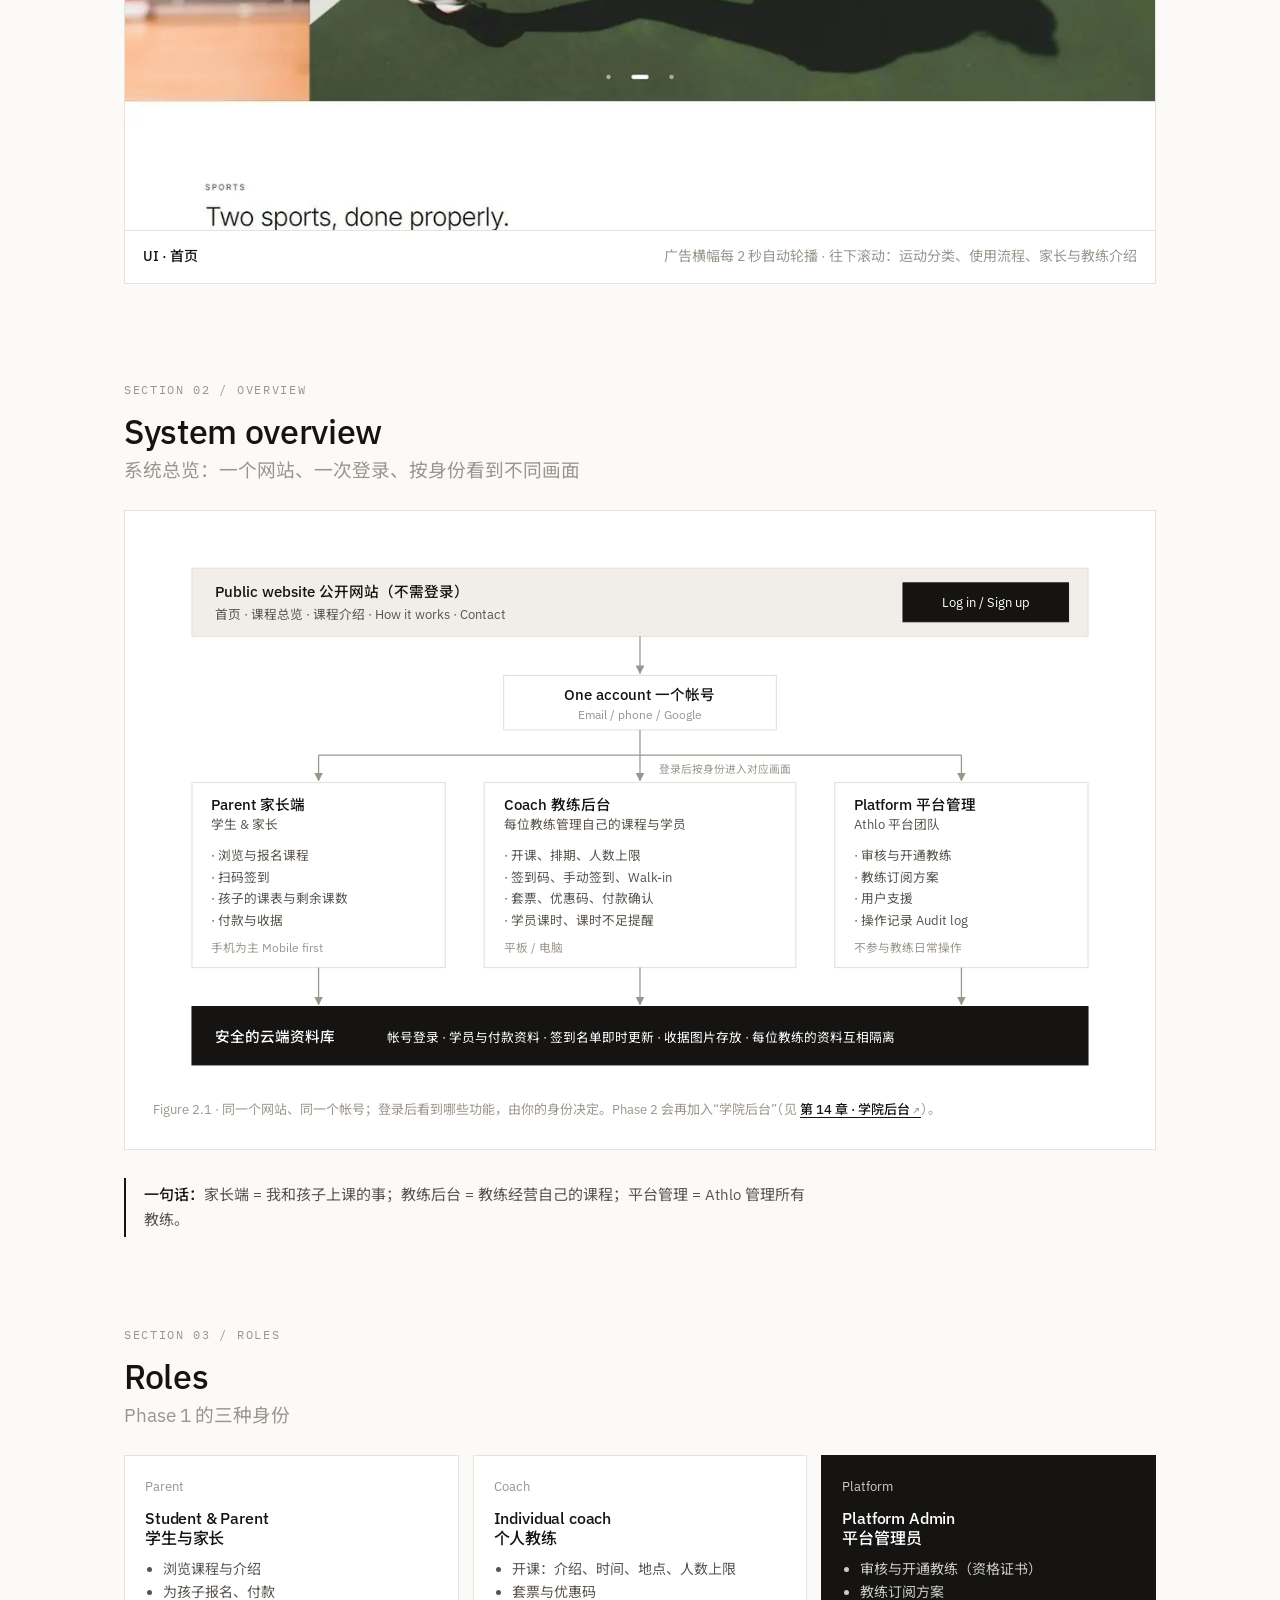
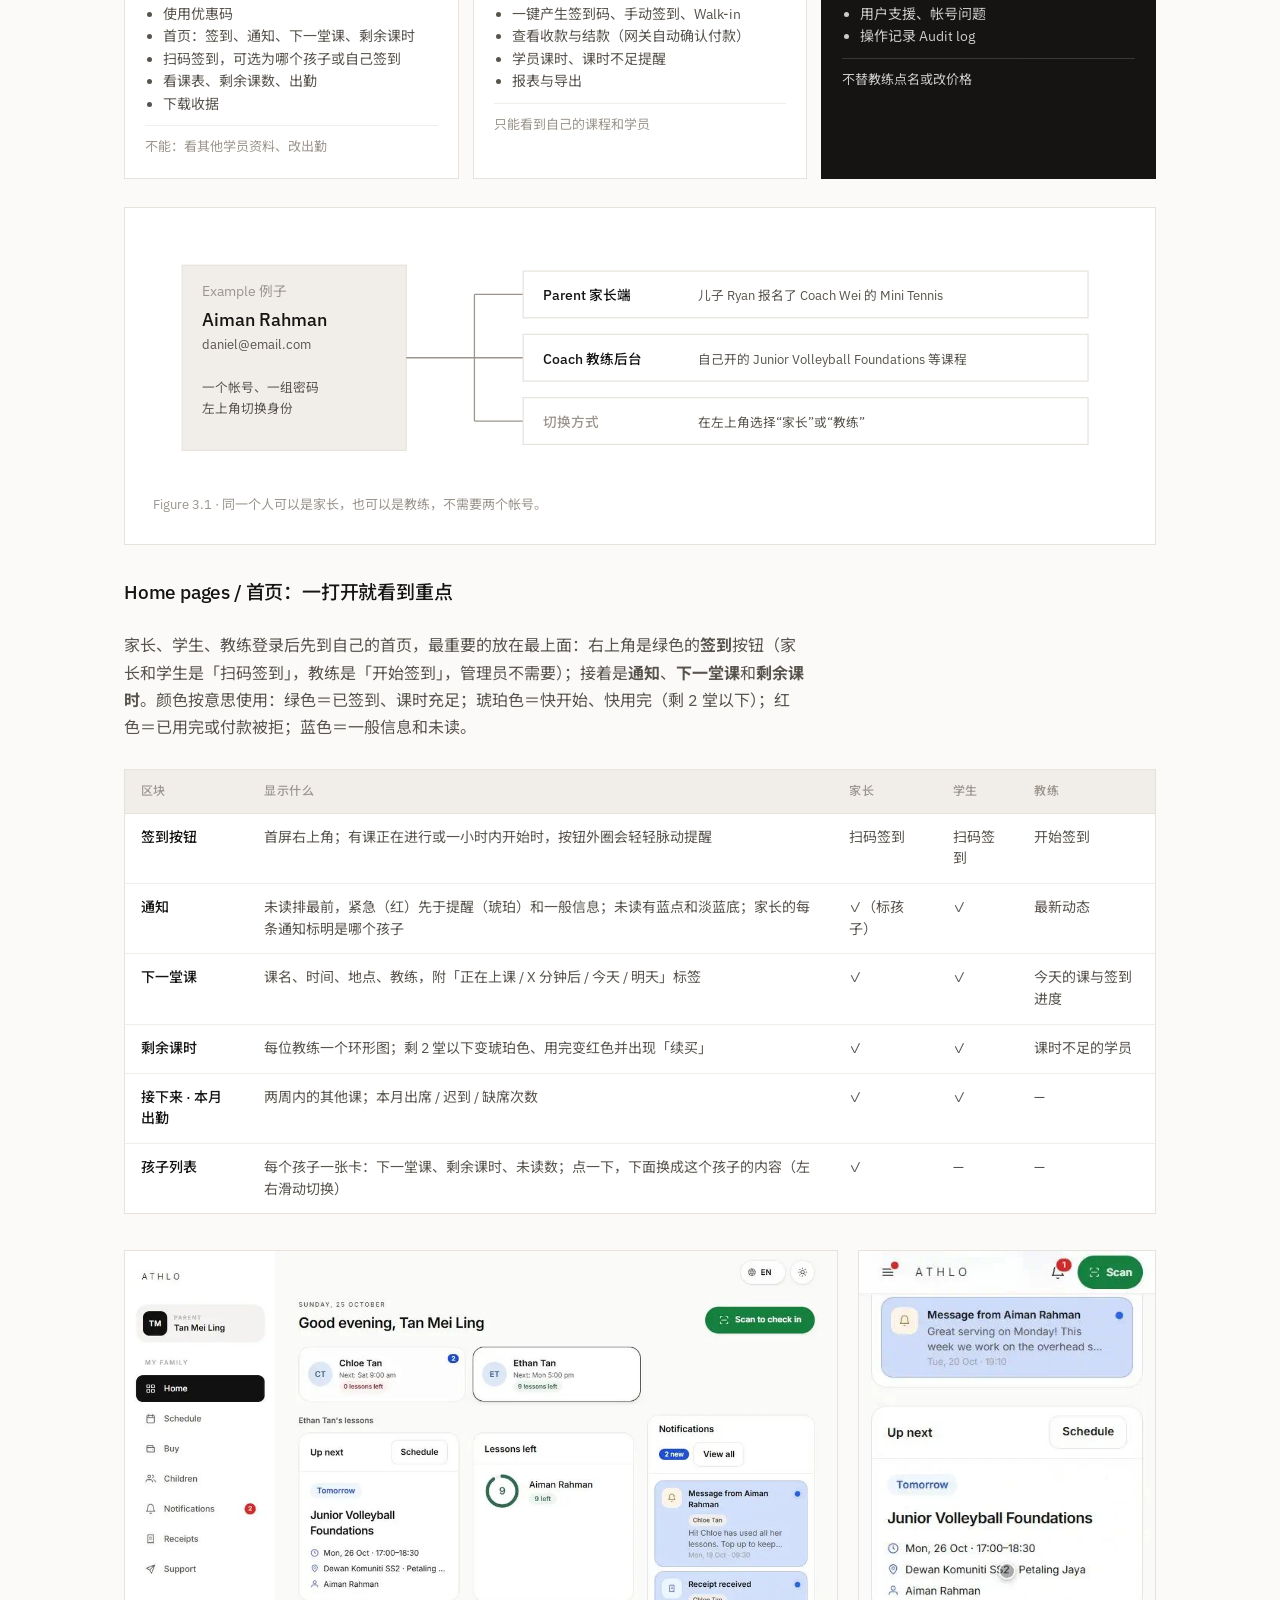
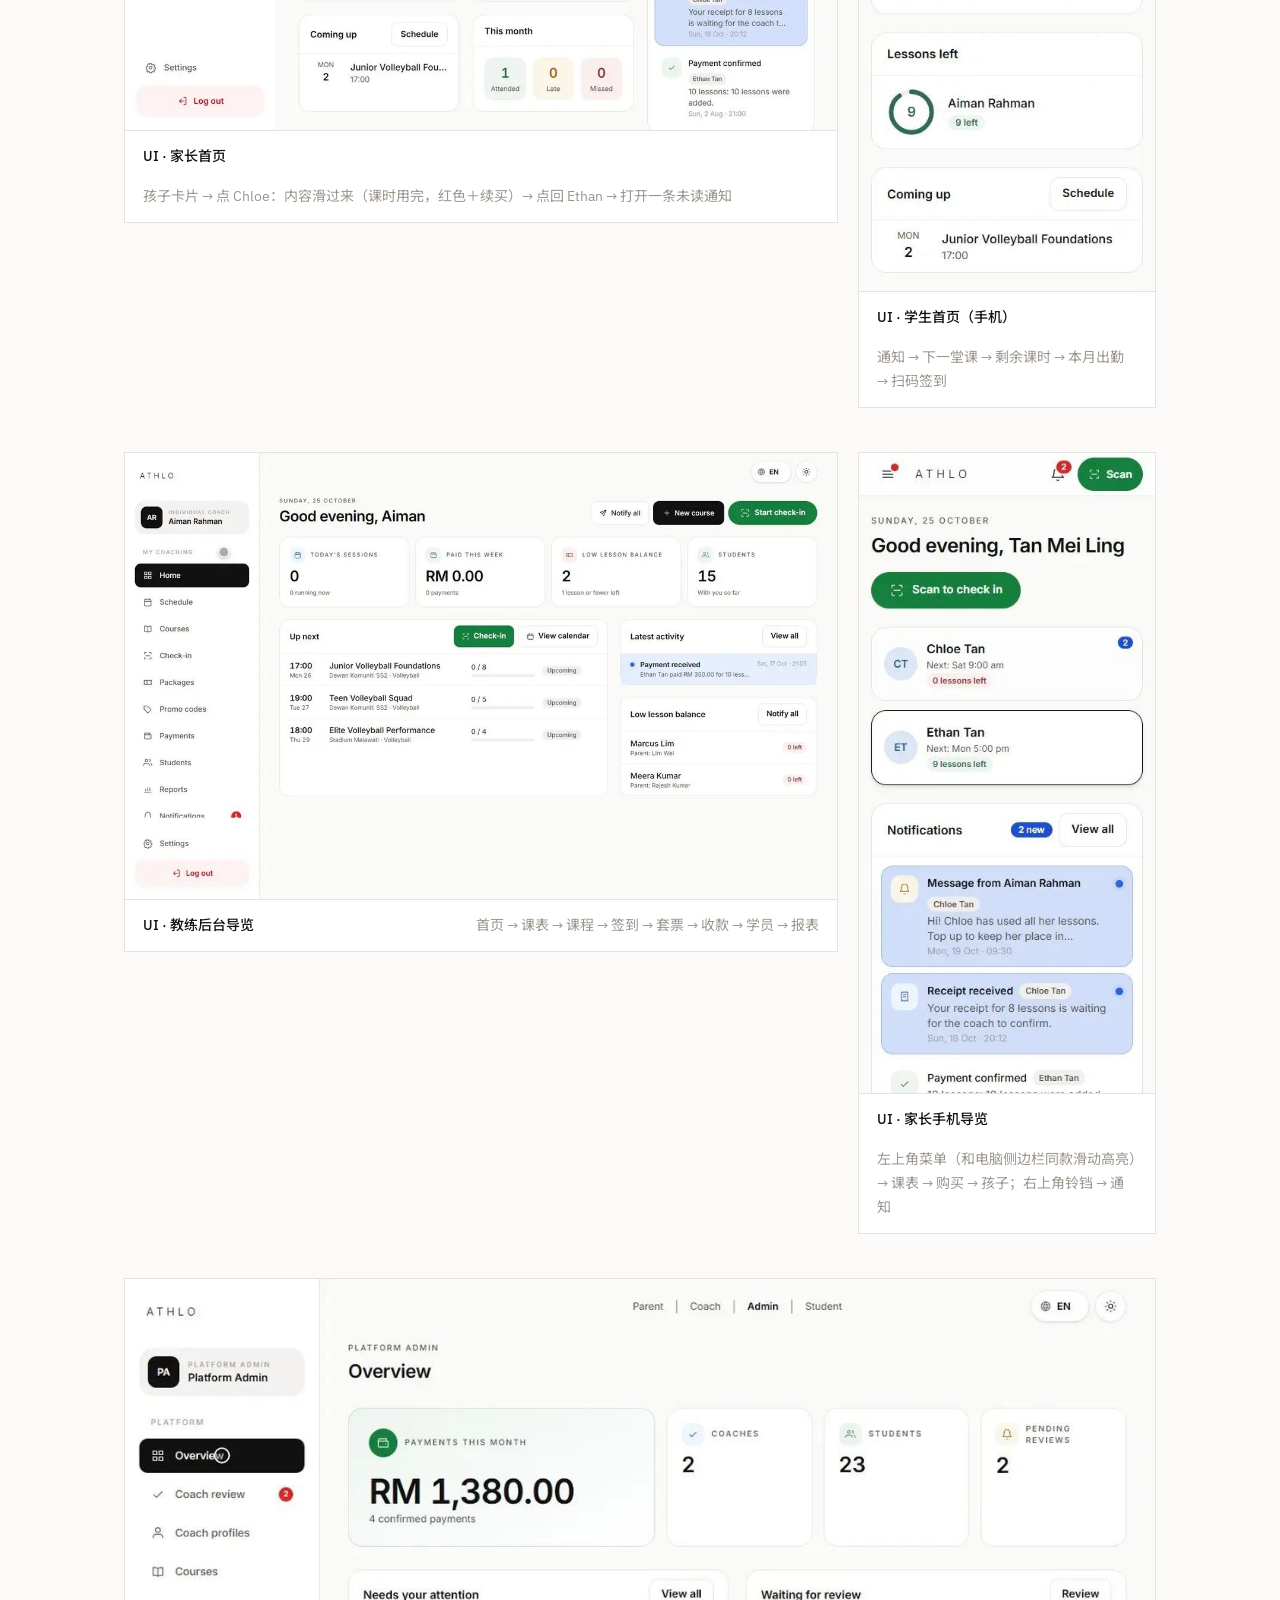
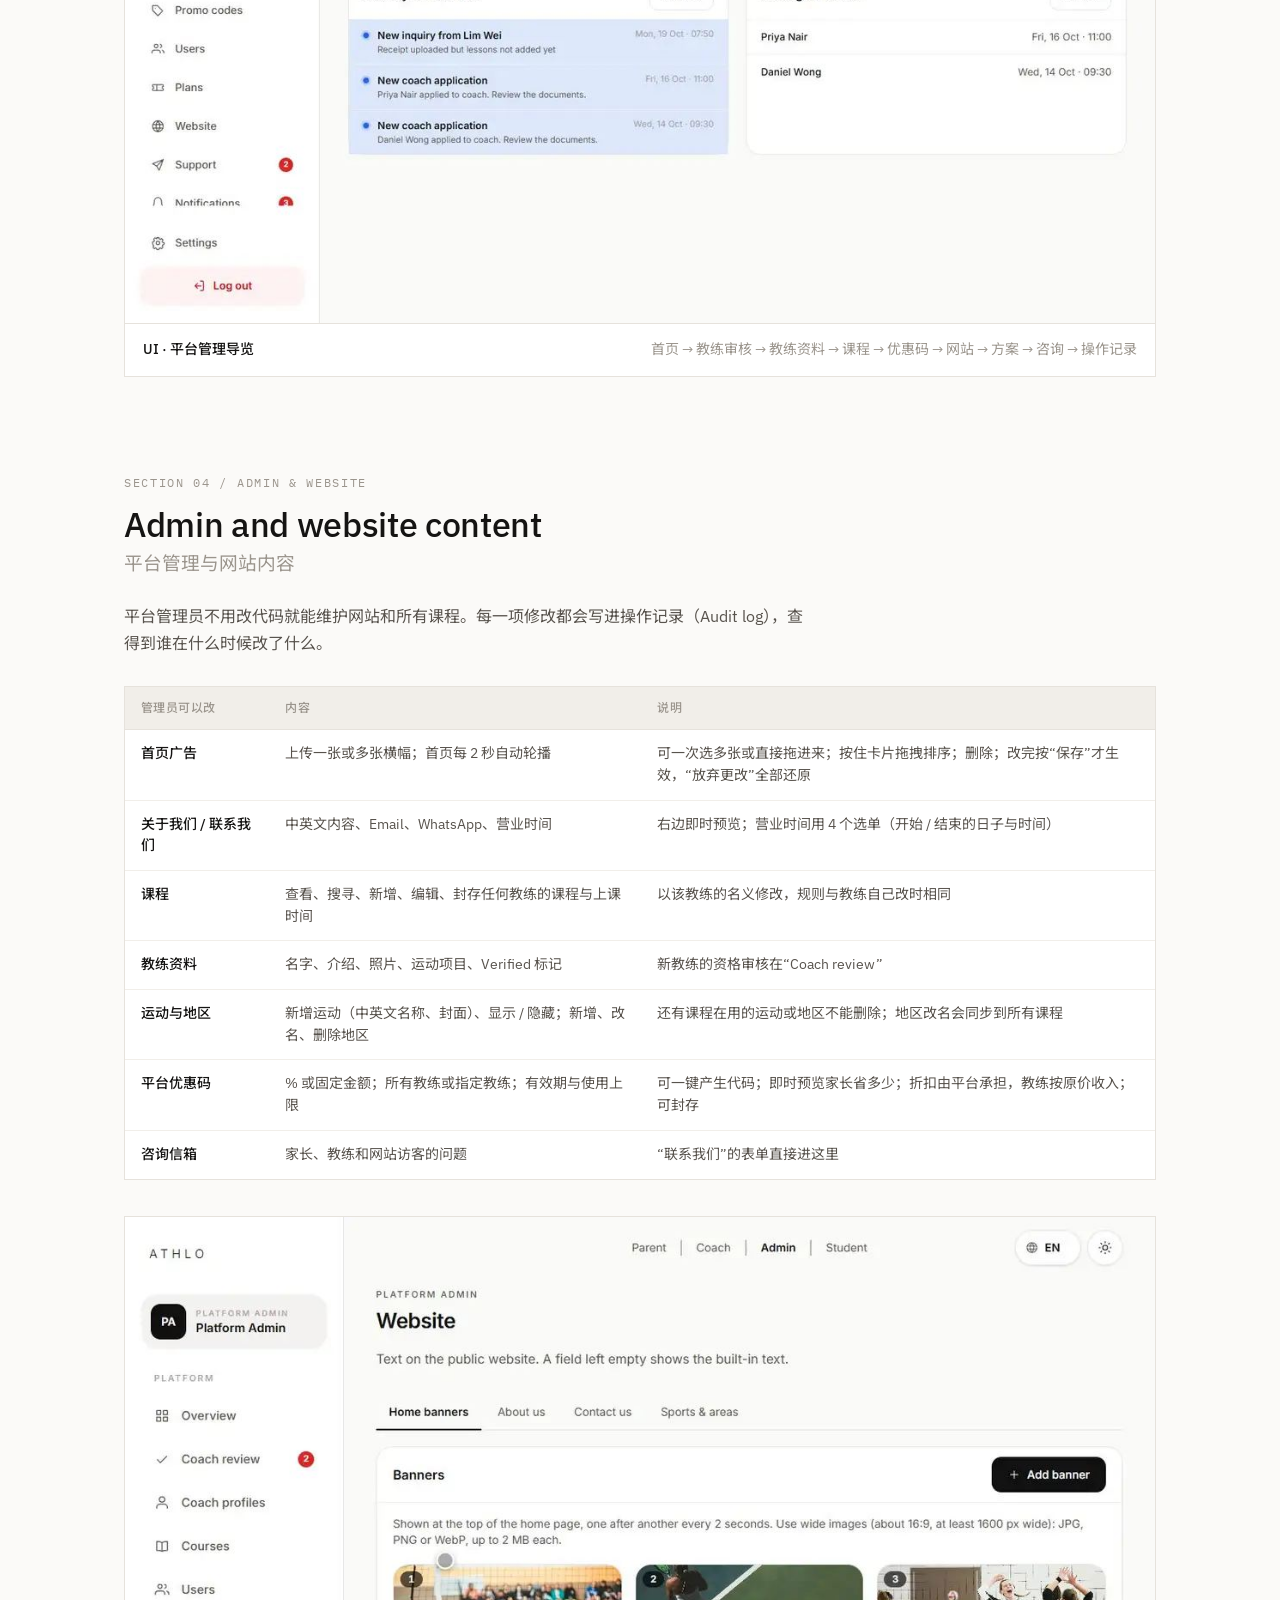
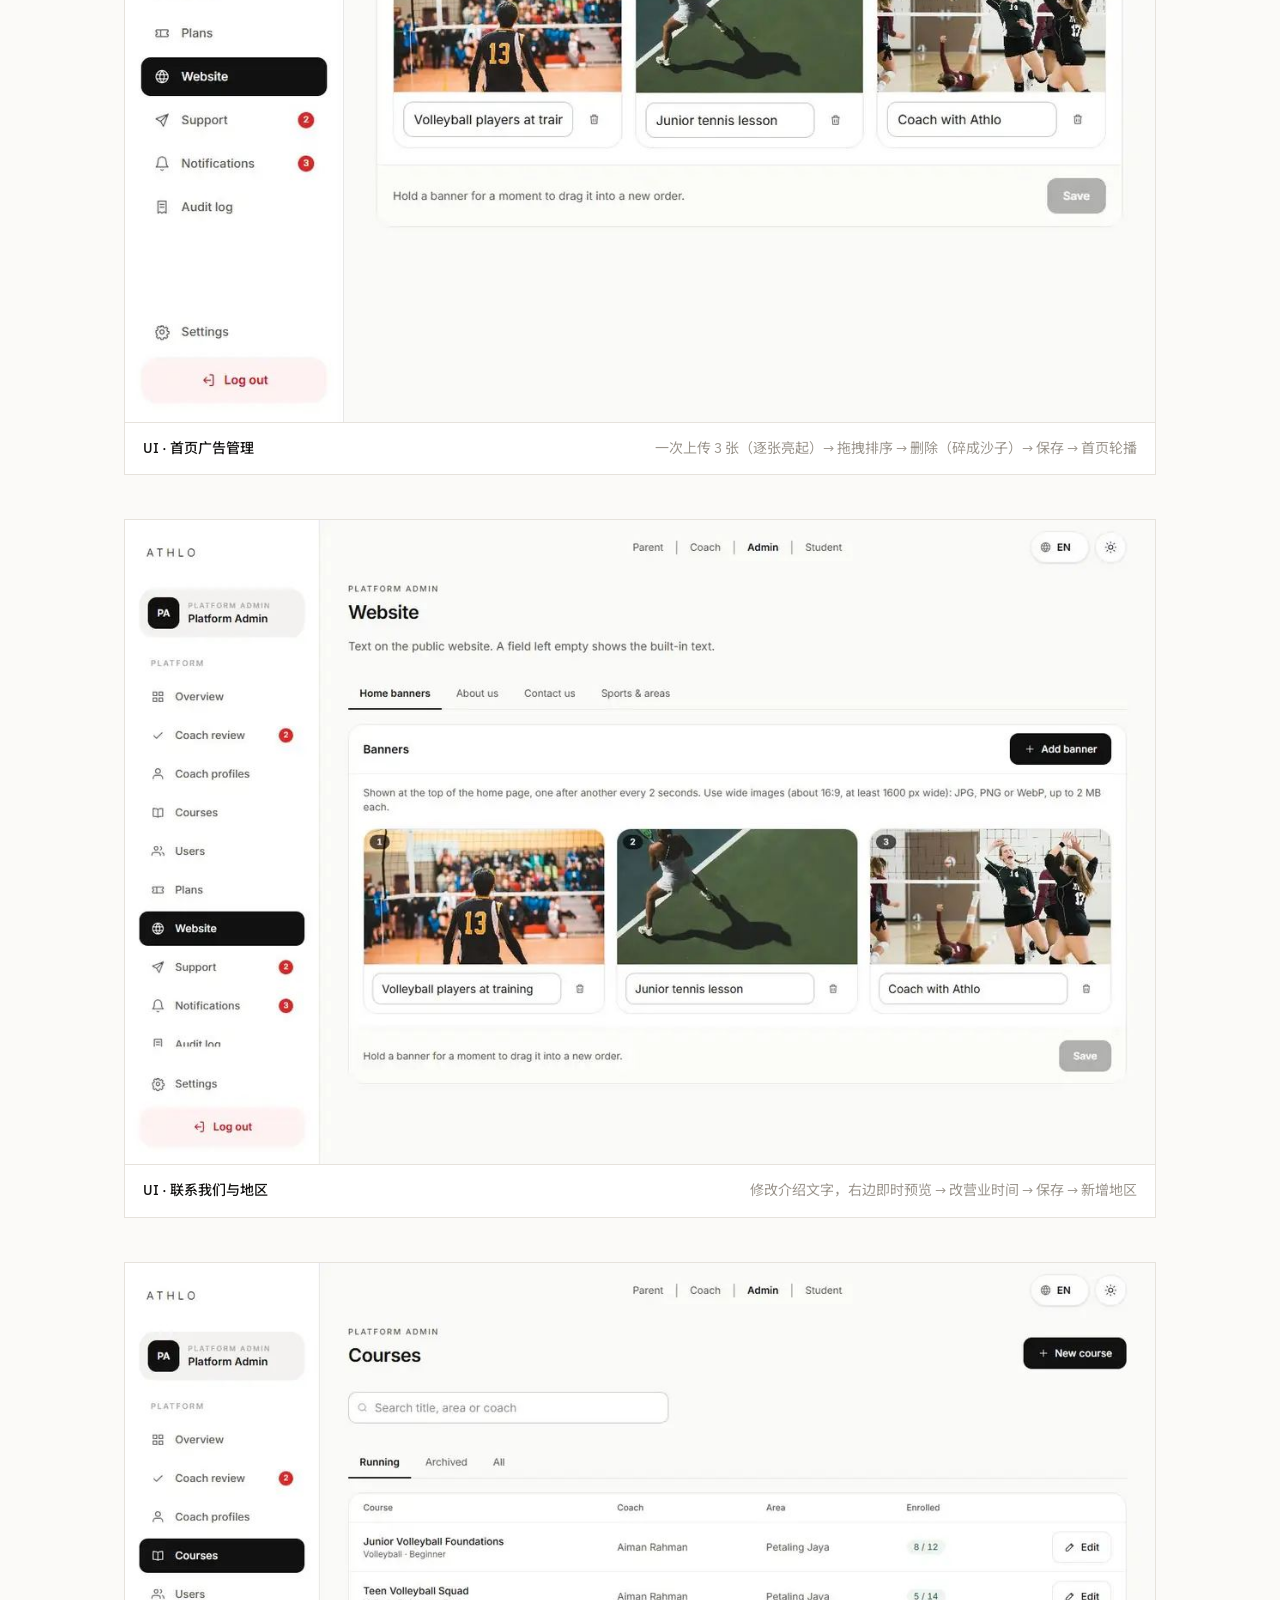
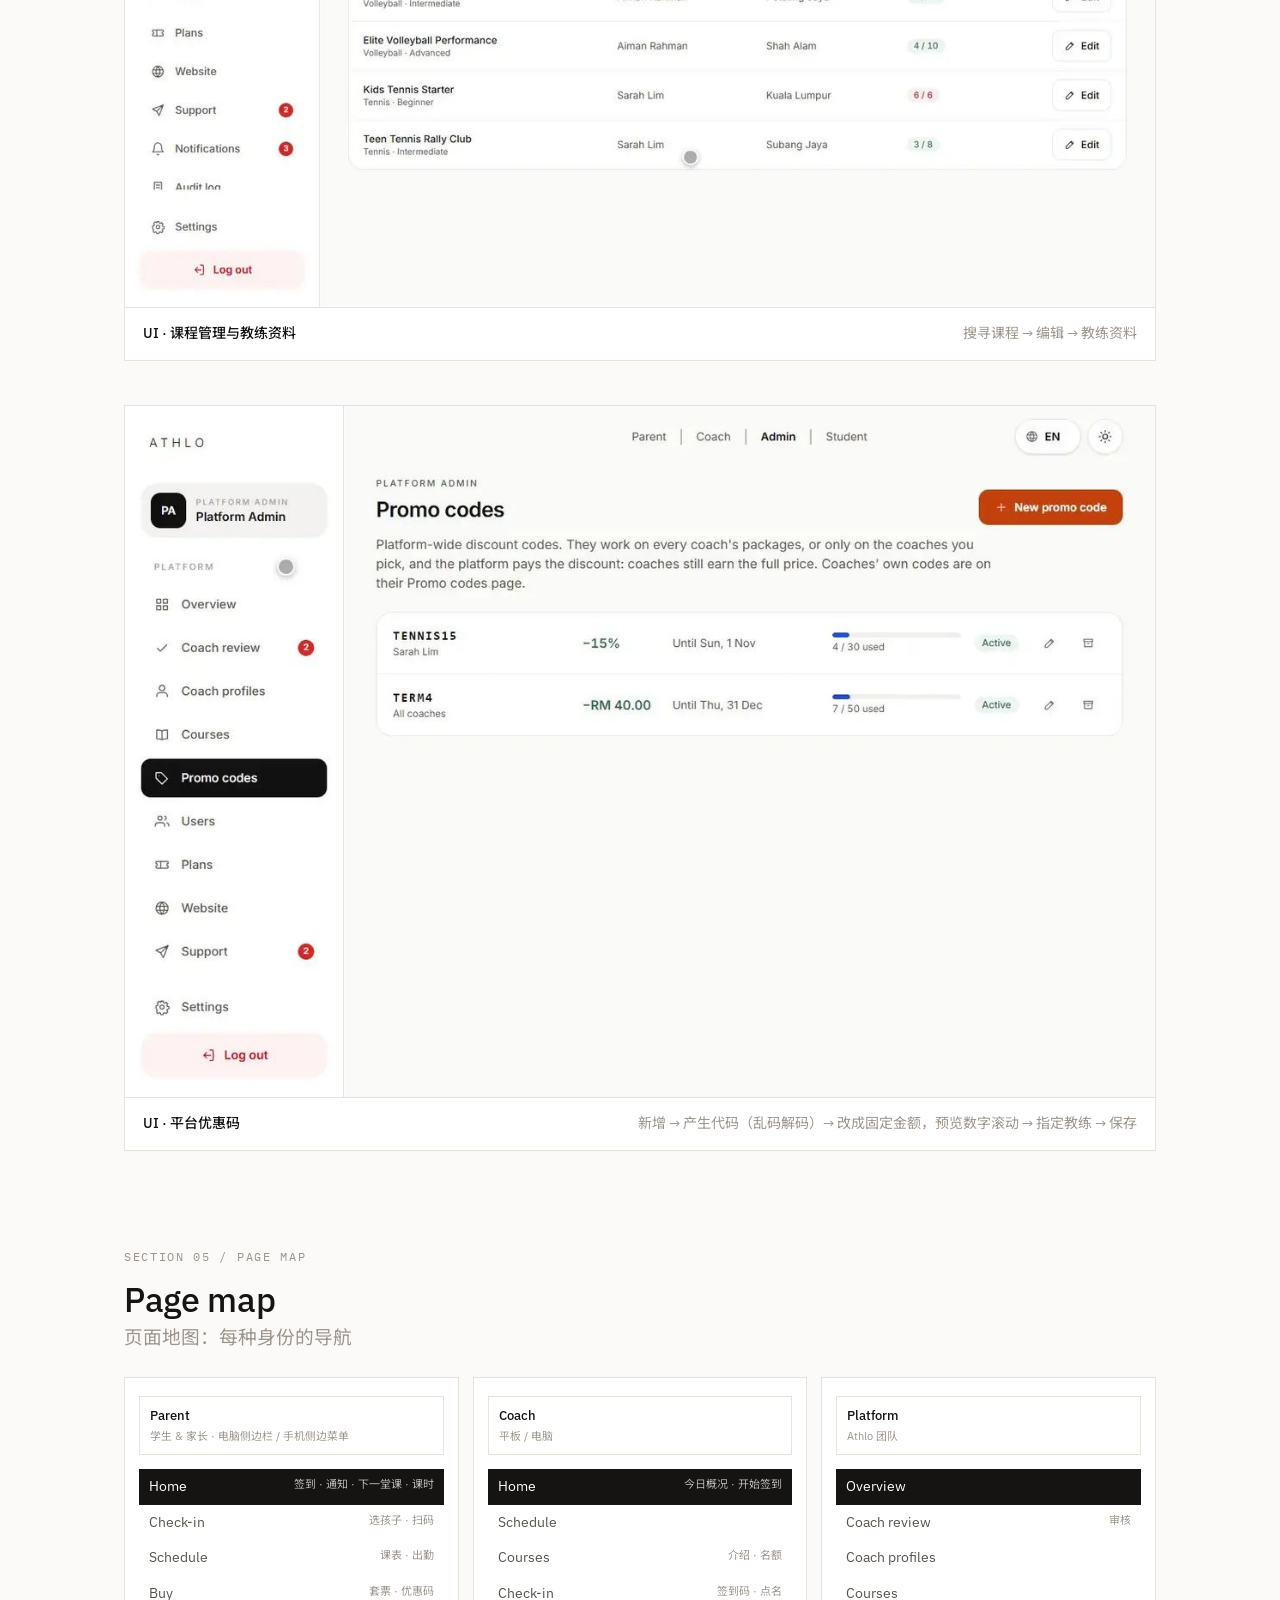
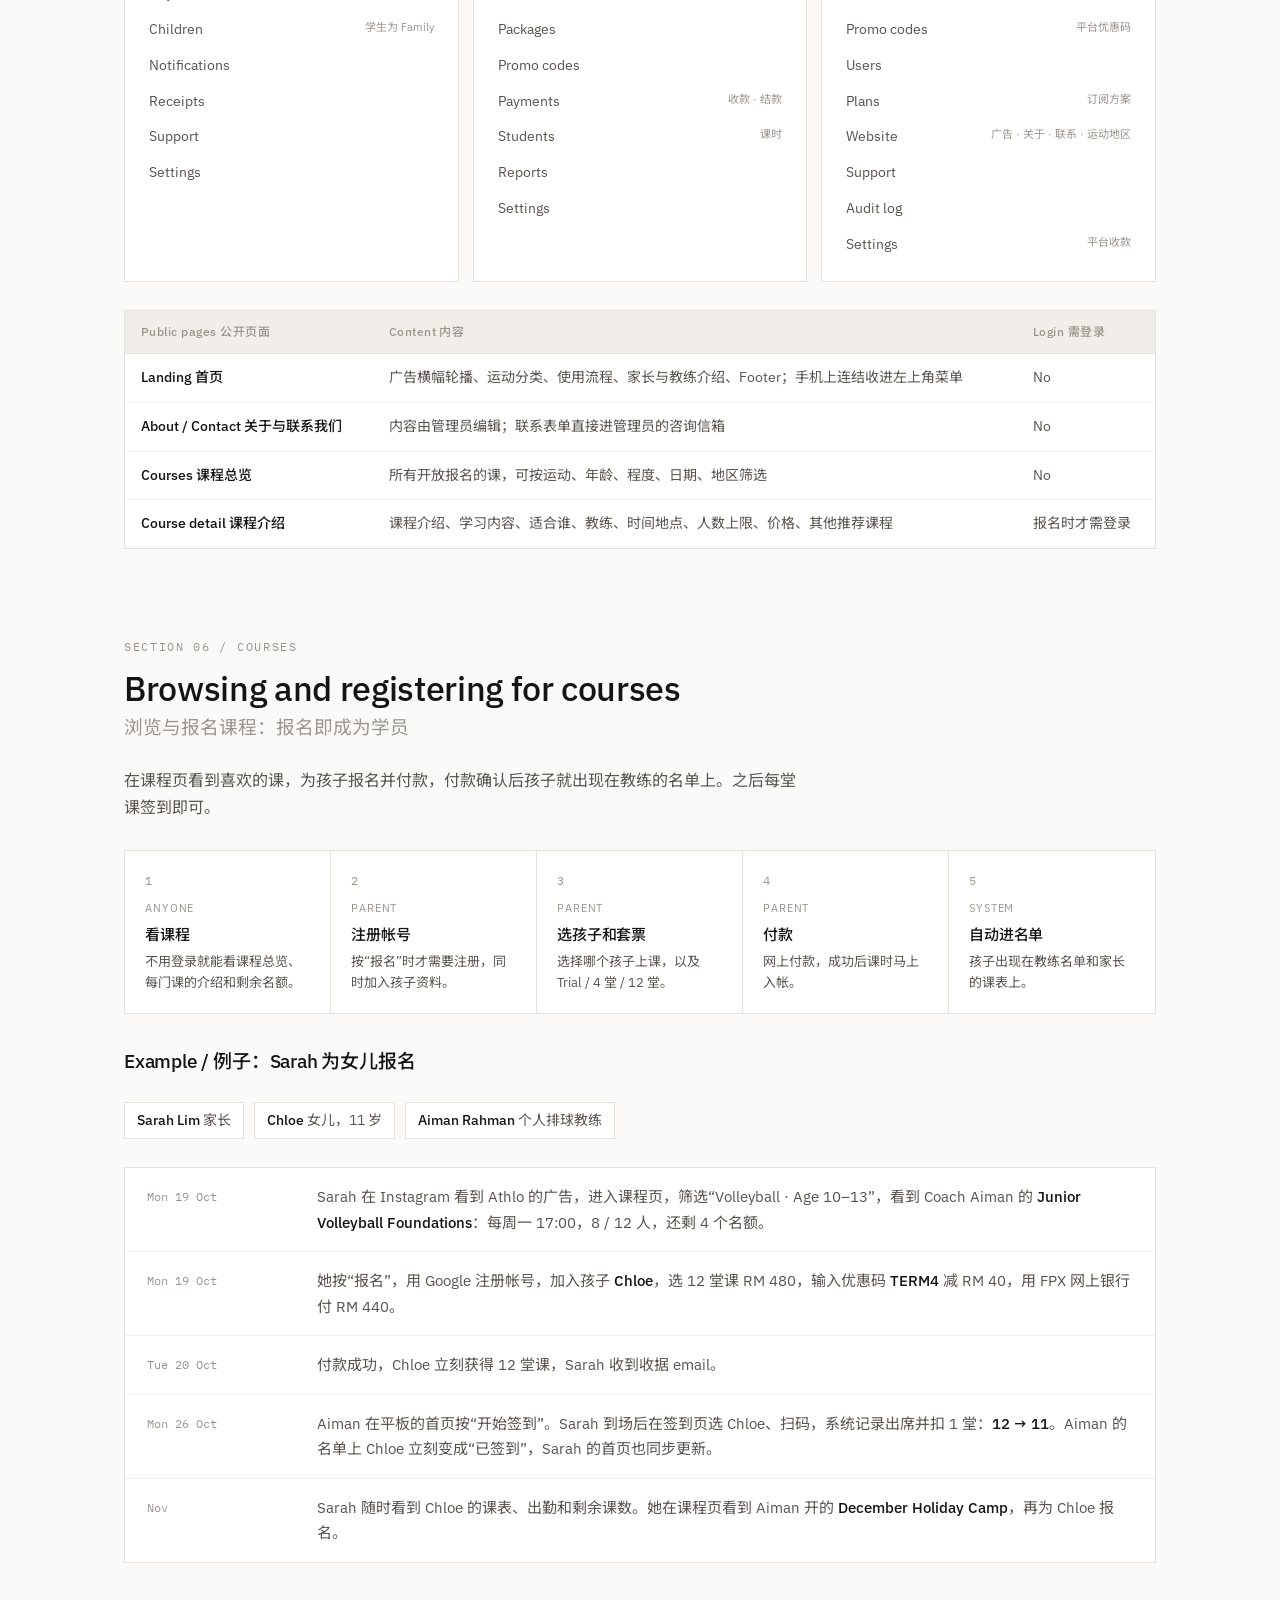
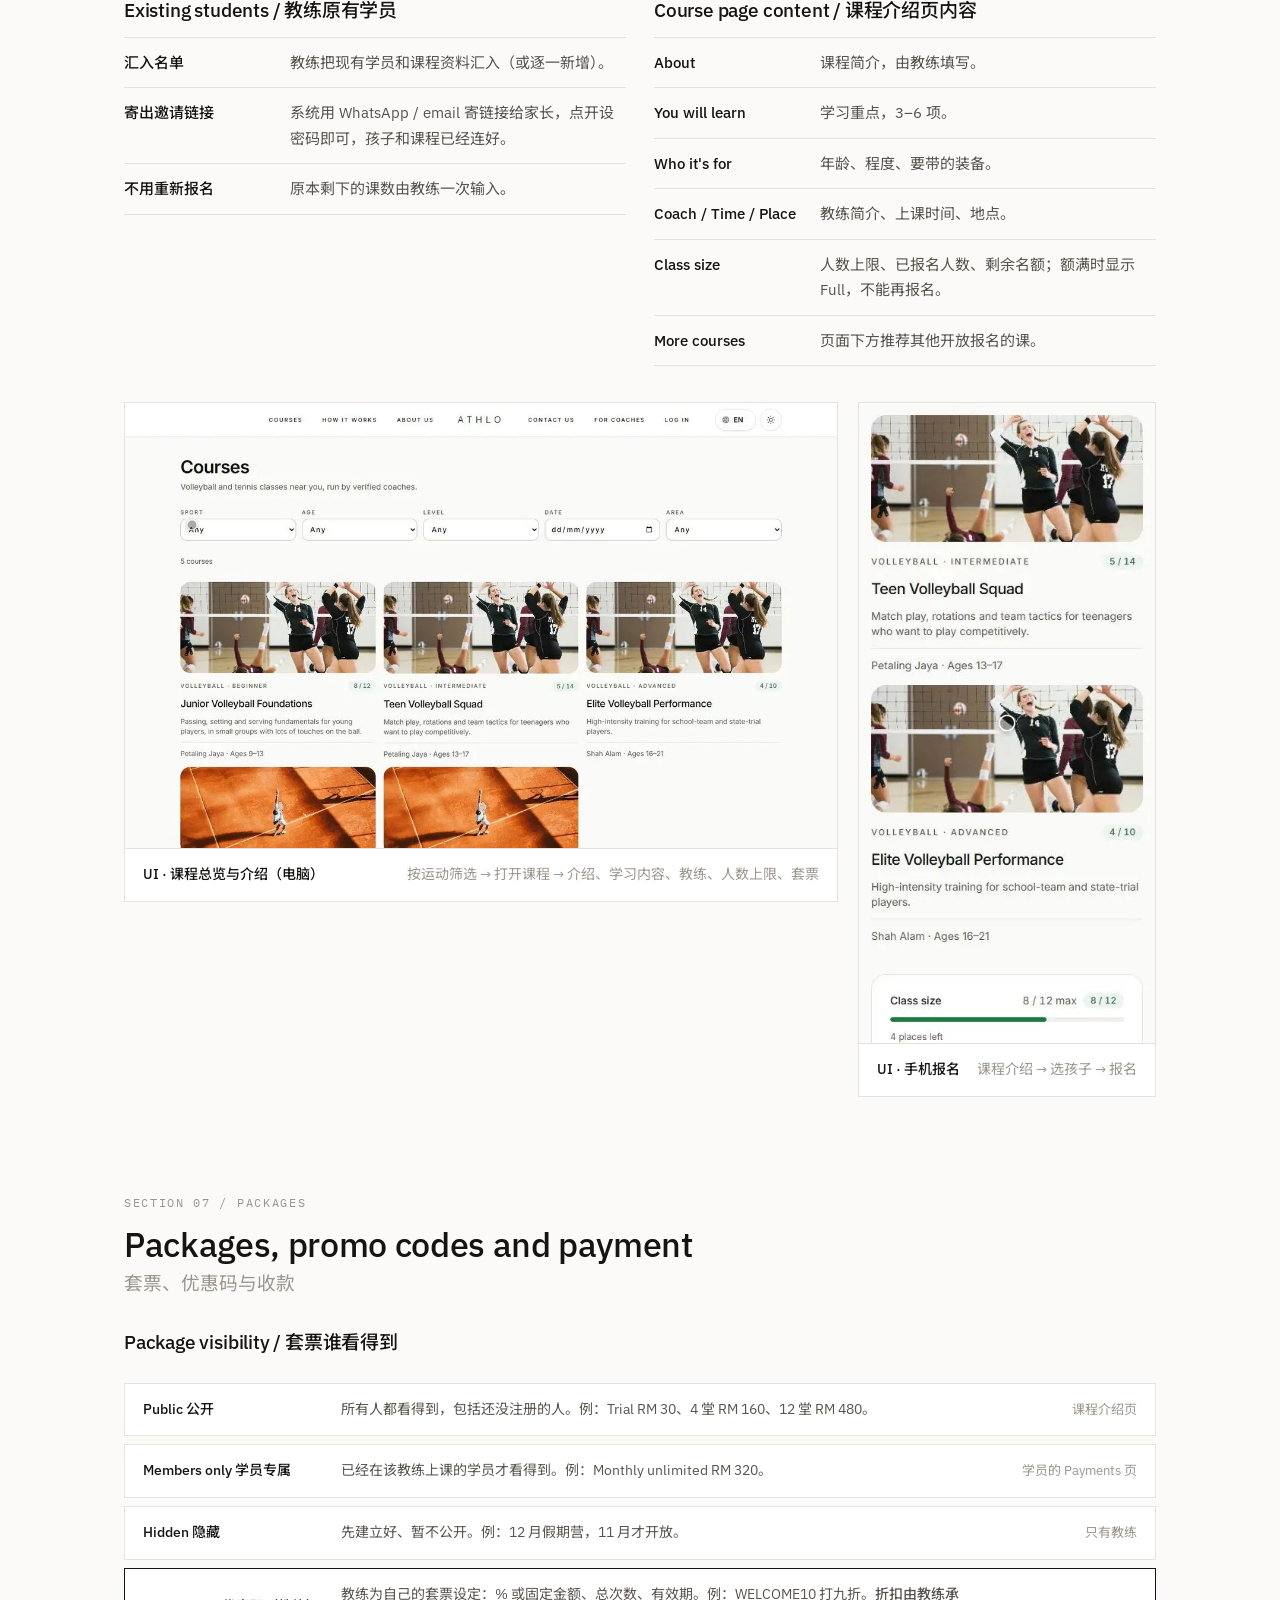
==== commit df191af6: "Prototype: drop stays put, frame eases up, Enquiries Co-Authored-By: Claude Opus 5.5 <noreply@anthro" ====
--- a/index.html
+++ b/index.html
@@ -177,9 +177,18 @@
 .gallery-group { margin-top: 36px; }
 .gallery-group h3 { display: flex; align-items: baseline; gap: 10px; }
 .gallery-group h3 small { font-size: 13px; font-weight: 400; color: var(--fg-3); }
-.reel { display: grid; grid-template-columns: repeat(auto-fill, minmax(min(100%, 240px), 1fr)); gap: 20px; align-items: start; }
-.reel .clip { max-width: none; }
-@media (min-width: 760px) { .reel .clip:not(.phone) { grid-column: span 2; } }
+/* Justified rows: each clip grows by its aspect ratio, so every clip in a row is the same height
+   and the row fills the width (no holes from wide desktop clips next to tall phone clips). */
+.reel { display: flex; gap: 20px; align-items: stretch; }
+.reel + .reel { margin-top: 20px; }
+.reel .clip { max-width: none; margin: 0; min-width: 0; flex: var(--ar) 1 0; }
+.reel .clip img { width: 100%; }
+.reel .shot-cap { flex-direction: column; gap: 4px; }
+@media (max-width: 760px) {
+  .reel { flex-wrap: wrap; }
+  .reel .clip { flex: 1 1 100%; }
+  .reel .clip.phone { flex: 1 1 calc(50% - 10px); }
+}
 .gallery { display: grid; gap: 28px; }
 
 /* Pricing stack */
@@ -427,7 +436,7 @@
   </table></div>
   <div class="clips"><figure class="shot clip"><img src="ux/poster/home-parent.jpg" data-anim="ux/home-parent.webp" alt="UI · 家长首页" loading="lazy"><div class="shot-cap"><b>UI · 家长首页</b><span>孩子卡片 → 点 Chloe：内容滑过来（课时用完，红色＋续买）→ 点回 Ethan → 打开一条未读通知</span></div></figure><figure class="shot clip phone"><img src="ux/poster/home-student.jpg" data-anim="ux/home-student.webp" alt="UI · 学生首页（手机）" loading="lazy"><div class="shot-cap"><b>UI · 学生首页（手机）</b><span>通知 → 下一堂课 → 剩余课时 → 本月出勤 → 扫码签到</span></div></figure></div>
   <div class="clips"><figure class="shot clip"><img src="ux/poster/tour-coach.jpg" data-anim="ux/tour-coach.webp" alt="UI · 教练后台导览" loading="lazy"><div class="shot-cap"><b>UI · 教练后台导览</b><span>首页 → 课表 → 课程 → 签到 → 套票 → 收款 → 学员 → 报表</span></div></figure><figure class="shot clip phone"><img src="ux/poster/tour-parent.jpg" data-anim="ux/tour-parent.webp" alt="UI · 家长手机导览" loading="lazy"><div class="shot-cap"><b>UI · 家长手机导览</b><span>左上角菜单（和电脑侧边栏同款滑动高亮）→ 课表 → 购买 → 孩子；右上角铃铛 → 通知</span></div></figure></div>
-  <div class="clips"><figure class="shot clip"><img src="ux/poster/tour-admin.jpg" data-anim="ux/tour-admin.webp" alt="UI · 平台管理导览" loading="lazy"><div class="shot-cap"><b>UI · 平台管理导览</b><span>首页 → 教练审核 → 教练资料 → 课程 → 优惠码 → 网站 → 方案 → 支援 → 操作记录</span></div></figure></div>
+  <div class="clips"><figure class="shot clip"><img src="ux/poster/tour-admin.jpg" data-anim="ux/tour-admin.webp" alt="UI · 平台管理导览" loading="lazy"><div class="shot-cap"><b>UI · 平台管理导览</b><span>首页 → 教练审核 → 教练资料 → 课程 → 优惠码 → 网站 → 方案 → 咨询 → 操作记录</span></div></figure></div>
 </section>
 
 <!-- 04 -->
@@ -442,7 +451,7 @@
     <tr><td>教练资料</td><td>名字、介绍、照片、运动项目、Verified 标记</td><td>新教练的资格审核在“Coach review”</td></tr>
     <tr><td>运动与地区</td><td>新增运动（中英文名称、封面）、显示 / 隐藏；新增、改名、删除地区</td><td>还有课程在用的运动或地区不能删除；地区改名会同步到所有课程</td></tr>
     <tr><td>平台优惠码</td><td>% 或固定金额；所有教练或指定教练；有效期与使用上限</td><td>可一键产生代码；即时预览家长省多少；折扣由平台承担，教练按原价收入；可封存</td></tr>
-    <tr><td>支援信箱</td><td>家长、教练和网站访客的问题</td><td>“联系我们”的表单直接进这里</td></tr>
+    <tr><td>咨询信箱</td><td>家长、教练和网站访客的问题</td><td>“联系我们”的表单直接进这里</td></tr>
   </table></div>
   <div class="clips"><figure class="shot clip"><img src="ux/poster/banners.jpg" data-anim="ux/banners.webp" alt="UI · 首页广告管理" loading="lazy"><div class="shot-cap"><b>UI · 首页广告管理</b><span>一次上传 3 张（逐张亮起）→ 拖拽排序 → 删除（碎成沙子）→ 保存 → 首页轮播</span></div></figure></div>
   <div class="clips"><figure class="shot clip"><img src="ux/poster/site-text.jpg" data-anim="ux/site-text.webp" alt="UI · 联系我们与地区" loading="lazy"><div class="shot-cap"><b>UI · 联系我们与地区</b><span>修改介绍文字，右边即时预览 → 改营业时间 → 保存 → 新增地区</span></div></figure></div>
@@ -461,7 +470,7 @@
   <div class="tbl"><table>
     <tr><th>Public pages 公开页面</th><th>Content 内容</th><th>Login 需登录</th></tr>
     <tr><td>Landing 首页</td><td>广告横幅轮播、运动分类、使用流程、家长与教练介绍、Footer；手机上连结收进左上角菜单</td><td>No</td></tr>
-    <tr><td>About / Contact 关于与联系我们</td><td>内容由管理员编辑；联系表单直接进管理员的支援信箱</td><td>No</td></tr>
+    <tr><td>About / Contact 关于与联系我们</td><td>内容由管理员编辑；联系表单直接进管理员的咨询信箱</td><td>No</td></tr>
     <tr><td>Courses 课程总览</td><td>所有开放报名的课，可按运动、年龄、程度、日期、地区筛选</td><td>No</td></tr>
     <tr><td>Course detail 课程介绍</td><td>课程介绍、学习内容、适合谁、教练、时间地点、人数上限、价格、其他推荐课程</td><td>报名时才需登录</td></tr>
   </table></div>
@@ -746,11 +755,11 @@
   <div class="ch-head"><div class="eyebrow">Section 12 / UI &amp; UX</div><h2>UI and UX<small>界面与交互展示（Phase 1 原型，25 Oct 2026）</small></h2></div>
   <p class="prose">首页和课程页参考 Rimowa：大图、细字、留白、少颜色。登录后的后台参考 360Player：左侧导航、清楚的表格和状态标签，颜色按意思使用（绿色确认、红色删除或放弃、橙色主要行动）。所有页面用同一套交互：换页淡入、列表依次出现、按钮有统一的转圈 → 对勾反馈、不能按的按钮一律变灰；系统开启“减少动态效果”时这些动画会自动关掉。以下动图都是从原型直接录下来的；照片与人名为样本。</p>
   <p class="prose"><b>快速回顾：</b>报告里全部 21 段界面与交互动图，按使用者分类放在一起；每段在前面的章节旁边也有文字说明。</p>
-  <div class="gallery-group"><h3>视觉亮点<small>2 段</small></h3><div class="reel"><figure class="shot clip"><img src="ux/poster/theme.jpg" data-anim="ux/theme.webp" alt="UX · 亮 / 暗模式切换" loading="lazy"><div class="shot-cap"><b>UX · 亮 / 暗模式切换</b><span>深色从按钮处圆形展开 → 切换孩子 → 切回浅色</span></div></figure><figure class="shot clip"><img src="ux/poster/language.jpg" data-anim="ux/language.webp" alt="UX · 中英文切换" loading="lazy"><div class="shot-cap"><b>UX · 中英文切换</b><span>模糊 → 换字 → 对焦；换页后语言保持</span></div></figure></div></div>
-  <div class="gallery-group"><h3>公开网站<small>5 段</small></h3><div class="reel"><figure class="shot clip"><img src="ux/poster/landing.jpg" data-anim="ux/landing.webp" alt="UI · 首页" loading="lazy"><div class="shot-cap"><b>UI · 首页</b><span>广告横幅自动轮播 → 往下滚动看完整首页</span></div></figure><figure class="shot clip"><img src="ux/poster/header-fold.jpg" data-anim="ux/header-fold.webp" alt="UX · 首页顶栏折叠" loading="lazy"><div class="shot-cap"><b>UX · 首页顶栏折叠</b><span>往下滚动缩成 ATHLO 小药丸；点一下展开，再点回到顶部</span></div></figure><figure class="shot clip"><img src="ux/poster/courses.jpg" data-anim="ux/courses.webp" alt="UI · 课程总览与介绍" loading="lazy"><div class="shot-cap"><b>UI · 课程总览与介绍</b><span>按运动筛选 → 打开课程 → 介绍、教练、名额、套票</span></div></figure><figure class="shot clip phone"><img src="ux/poster/phone-menu.jpg" data-anim="ux/phone-menu.webp" alt="UX · 手机菜单" loading="lazy"><div class="shot-cap"><b>UX · 手机菜单</b><span>左上角菜单：页面连结、语言、亮暗切换从左边滑出</span></div></figure><figure class="shot clip phone"><img src="ux/poster/enroll.jpg" data-anim="ux/enroll.webp" alt="UI · 手机报名" loading="lazy"><div class="shot-cap"><b>UI · 手机报名</b><span>课程介绍 → 选孩子 → 报名</span></div></figure></div></div>
-  <div class="gallery-group"><h3>家长与学生<small>5 段</small></h3><div class="reel"><figure class="shot clip"><img src="ux/poster/home-parent.jpg" data-anim="ux/home-parent.webp" alt="UI · 家长首页" loading="lazy"><div class="shot-cap"><b>UI · 家长首页</b><span>孩子卡片 → 切换孩子（内容滑动）→ 打开未读通知</span></div></figure><figure class="shot clip phone"><img src="ux/poster/home-student.jpg" data-anim="ux/home-student.webp" alt="UI · 学生首页" loading="lazy"><div class="shot-cap"><b>UI · 学生首页</b><span>通知 → 下一堂课 → 剩余课时 → 扫码签到</span></div></figure><figure class="shot clip phone"><img src="ux/poster/tour-parent.jpg" data-anim="ux/tour-parent.webp" alt="UI · 家长手机导览" loading="lazy"><div class="shot-cap"><b>UI · 家长手机导览</b><span>左上角菜单（和电脑侧边栏同款滑动高亮）→ 课表 → 购买 → 孩子；右上角铃铛 → 通知</span></div></figure><figure class="shot clip phone"><img src="ux/poster/buy.jpg" data-anim="ux/buy.webp" alt="UI · 购买套票" loading="lazy"><div class="shot-cap"><b>UI · 购买套票</b><span>选孩子 → 套票 → 优惠码 → FPX → 付款成功</span></div></figure><figure class="shot clip phone"><img src="ux/poster/scan.jpg" data-anim="ux/scan.webp" alt="UI · 扫码签到" loading="lazy"><div class="shot-cap"><b>UI · 扫码签到</b><span>先选为谁签到 → 扫码 → 自动勾好 → 签到完成</span></div></figure></div></div>
-  <div class="gallery-group"><h3>教练<small>3 段</small></h3><div class="reel"><figure class="shot clip"><img src="ux/poster/tour-coach.jpg" data-anim="ux/tour-coach.webp" alt="UI · 教练后台导览" loading="lazy"><div class="shot-cap"><b>UI · 教练后台导览</b><span>首页 → 课表 → 课程 → 签到 → 套票 → 收款 → 学员 → 报表</span></div></figure><figure class="shot clip"><img src="ux/poster/checkin.jpg" data-anim="ux/checkin.webp" alt="UI · 教练签到" loading="lazy"><div class="shot-cap"><b>UI · 教练签到</b><span>签到码 → Check in / Absent → Add walk-in</span></div></figure><figure class="shot clip"><img src="ux/poster/notify.jpg" data-anim="ux/notify.webp" alt="UI · 课时不足提醒" loading="lazy"><div class="shot-cap"><b>UI · 课时不足提醒</b><span>Notify all → 发送 → 学员课时记录</span></div></figure></div></div>
-  <div class="gallery-group"><h3>平台管理<small>6 段</small></h3><div class="reel"><figure class="shot clip"><img src="ux/poster/tour-admin.jpg" data-anim="ux/tour-admin.webp" alt="UI · 平台管理导览" loading="lazy"><div class="shot-cap"><b>UI · 平台管理导览</b><span>首页 → 教练审核 → 教练资料 → 课程 → 优惠码 → 网站 → 方案 → 支援 → 操作记录</span></div></figure><figure class="shot clip"><img src="ux/poster/banners.jpg" data-anim="ux/banners.webp" alt="UI · 首页广告管理" loading="lazy"><div class="shot-cap"><b>UI · 首页广告管理</b><span>上传多张（逐张亮起）→ 拖拽排序 → 沙化删除 → 保存</span></div></figure><figure class="shot clip"><img src="ux/poster/site-text.jpg" data-anim="ux/site-text.webp" alt="UI · 联系我们与地区" loading="lazy"><div class="shot-cap"><b>UI · 联系我们与地区</b><span>即时预览 → 营业时间 → 保存 → 新增地区</span></div></figure><figure class="shot clip"><img src="ux/poster/admin-courses.jpg" data-anim="ux/admin-courses.webp" alt="UI · 课程管理与教练资料" loading="lazy"><div class="shot-cap"><b>UI · 课程管理与教练资料</b><span>搜寻课程 → 编辑 → 教练资料</span></div></figure><figure class="shot clip"><img src="ux/poster/admin-promos.jpg" data-anim="ux/admin-promos.webp" alt="UI · 平台优惠码" loading="lazy"><div class="shot-cap"><b>UI · 平台优惠码</b><span>产生代码 → 固定金额与即时预览 → 指定教练 → 保存</span></div></figure><figure class="shot clip"><img src="ux/poster/admin-payments.jpg" data-anim="ux/admin-payments.webp" alt="UI · 收款设定与结款" loading="lazy"><div class="shot-cap"><b>UI · 收款设定与结款</b><span>结款周期 → 教练结款户口 → 套票</span></div></figure></div></div>
+  <div class="gallery-group"><h3>视觉亮点<small>2 段</small></h3><div class="reel"><figure style="--ar:1.6" class="shot clip"><img src="ux/poster/theme.jpg" data-anim="ux/theme.webp" alt="UX · 亮 / 暗模式切换" loading="lazy"><div class="shot-cap"><b>UX · 亮 / 暗模式切换</b><span>深色从按钮处圆形展开 → 切换孩子 → 切回浅色</span></div></figure><figure style="--ar:1.6" class="shot clip"><img src="ux/poster/language.jpg" data-anim="ux/language.webp" alt="UX · 中英文切换" loading="lazy"><div class="shot-cap"><b>UX · 中英文切换</b><span>模糊 → 换字 → 对焦；换页后语言保持</span></div></figure></div></div>
+  <div class="gallery-group"><h3>公开网站<small>5 段</small></h3><div class="reel"><figure style="--ar:1.6" class="shot clip"><img src="ux/poster/landing.jpg" data-anim="ux/landing.webp" alt="UI · 首页" loading="lazy"><div class="shot-cap"><b>UI · 首页</b><span>广告横幅自动轮播 → 往下滚动看完整首页</span></div></figure><figure style="--ar:1.6" class="shot clip"><img src="ux/poster/header-fold.jpg" data-anim="ux/header-fold.webp" alt="UX · 首页顶栏折叠" loading="lazy"><div class="shot-cap"><b>UX · 首页顶栏折叠</b><span>往下滚动缩成 ATHLO 小药丸；点一下展开，再点回到顶部</span></div></figure></div><div class="reel"><figure style="--ar:1.6" class="shot clip"><img src="ux/poster/courses.jpg" data-anim="ux/courses.webp" alt="UI · 课程总览与介绍" loading="lazy"><div class="shot-cap"><b>UI · 课程总览与介绍</b><span>按运动筛选 → 打开课程 → 介绍、教练、名额、套票</span></div></figure><figure style="--ar:0.462" class="shot clip phone"><img src="ux/poster/phone-menu.jpg" data-anim="ux/phone-menu.webp" alt="UX · 手机菜单" loading="lazy"><div class="shot-cap"><b>UX · 手机菜单</b><span>左上角菜单：页面连结、语言、亮暗切换从左边滑出</span></div></figure><figure style="--ar:0.462" class="shot clip phone"><img src="ux/poster/enroll.jpg" data-anim="ux/enroll.webp" alt="UI · 手机报名" loading="lazy"><div class="shot-cap"><b>UI · 手机报名</b><span>课程介绍 → 选孩子 → 报名</span></div></figure></div></div>
+  <div class="gallery-group"><h3>家长与学生<small>5 段</small></h3><div class="reel"><figure style="--ar:1.489" class="shot clip"><img src="ux/poster/home-parent.jpg" data-anim="ux/home-parent.webp" alt="UI · 家长首页" loading="lazy"><div class="shot-cap"><b>UI · 家长首页</b><span>孩子卡片 → 切换孩子（内容滑动）→ 打开未读通知</span></div></figure></div><div class="reel"><figure style="--ar:0.462" class="shot clip phone"><img src="ux/poster/home-student.jpg" data-anim="ux/home-student.webp" alt="UI · 学生首页" loading="lazy"><div class="shot-cap"><b>UI · 学生首页</b><span>通知 → 下一堂课 → 剩余课时 → 扫码签到</span></div></figure><figure style="--ar:0.462" class="shot clip phone"><img src="ux/poster/tour-parent.jpg" data-anim="ux/tour-parent.webp" alt="UI · 家长手机导览" loading="lazy"><div class="shot-cap"><b>UI · 家长手机导览</b><span>左上角菜单（和电脑侧边栏同款滑动高亮）→ 课表 → 购买 → 孩子；右上角铃铛 → 通知</span></div></figure><figure style="--ar:0.462" class="shot clip phone"><img src="ux/poster/buy.jpg" data-anim="ux/buy.webp" alt="UI · 购买套票" loading="lazy"><div class="shot-cap"><b>UI · 购买套票</b><span>选孩子 → 套票 → 优惠码 → FPX → 付款成功</span></div></figure><figure style="--ar:0.462" class="shot clip phone"><img src="ux/poster/scan.jpg" data-anim="ux/scan.webp" alt="UI · 扫码签到" loading="lazy"><div class="shot-cap"><b>UI · 扫码签到</b><span>先选为谁签到 → 扫码 → 自动勾好 → 签到完成</span></div></figure></div></div>
+  <div class="gallery-group"><h3>教练<small>3 段</small></h3><div class="reel"><figure style="--ar:1.6" class="shot clip"><img src="ux/poster/tour-coach.jpg" data-anim="ux/tour-coach.webp" alt="UI · 教练后台导览" loading="lazy"><div class="shot-cap"><b>UI · 教练后台导览</b><span>首页 → 课表 → 课程 → 签到 → 套票 → 收款 → 学员 → 报表</span></div></figure></div><div class="reel"><figure style="--ar:1.6" class="shot clip"><img src="ux/poster/checkin.jpg" data-anim="ux/checkin.webp" alt="UI · 教练签到" loading="lazy"><div class="shot-cap"><b>UI · 教练签到</b><span>签到码 → Check in / Absent → Add walk-in</span></div></figure><figure style="--ar:1.6" class="shot clip"><img src="ux/poster/notify.jpg" data-anim="ux/notify.webp" alt="UI · 课时不足提醒" loading="lazy"><div class="shot-cap"><b>UI · 课时不足提醒</b><span>Notify all → 发送 → 学员课时记录</span></div></figure></div></div>
+  <div class="gallery-group"><h3>平台管理<small>6 段</small></h3><div class="reel"><figure style="--ar:1.6" class="shot clip"><img src="ux/poster/tour-admin.jpg" data-anim="ux/tour-admin.webp" alt="UI · 平台管理导览" loading="lazy"><div class="shot-cap"><b>UI · 平台管理导览</b><span>首页 → 教练审核 → 教练资料 → 课程 → 优惠码 → 网站 → 方案 → 咨询 → 操作记录</span></div></figure><figure style="--ar:1.279" class="shot clip"><img src="ux/poster/banners.jpg" data-anim="ux/banners.webp" alt="UI · 首页广告管理" loading="lazy"><div class="shot-cap"><b>UI · 首页广告管理</b><span>上传多张（逐张亮起）→ 拖拽排序 → 沙化删除 → 保存</span></div></figure></div><div class="reel"><figure style="--ar:1.6" class="shot clip"><img src="ux/poster/site-text.jpg" data-anim="ux/site-text.webp" alt="UI · 联系我们与地区" loading="lazy"><div class="shot-cap"><b>UI · 联系我们与地区</b><span>即时预览 → 营业时间 → 保存 → 新增地区</span></div></figure><figure style="--ar:1.6" class="shot clip"><img src="ux/poster/admin-courses.jpg" data-anim="ux/admin-courses.webp" alt="UI · 课程管理与教练资料" loading="lazy"><div class="shot-cap"><b>UI · 课程管理与教练资料</b><span>搜寻课程 → 编辑 → 教练资料</span></div></figure></div><div class="reel"><figure style="--ar:1.489" class="shot clip"><img src="ux/poster/admin-promos.jpg" data-anim="ux/admin-promos.webp" alt="UI · 平台优惠码" loading="lazy"><div class="shot-cap"><b>UI · 平台优惠码</b><span>产生代码 → 固定金额与即时预览 → 指定教练 → 保存</span></div></figure><figure style="--ar:1.6" class="shot clip"><img src="ux/poster/admin-payments.jpg" data-anim="ux/admin-payments.webp" alt="UI · 收款设定与结款" loading="lazy"><div class="shot-cap"><b>UI · 收款设定与结款</b><span>结款周期 → 教练结款户口 → 套票</span></div></figure></div></div>
 
   <h3 style="margin-top:40px">交互一览</h3>
   <div class="tbl"><table>
